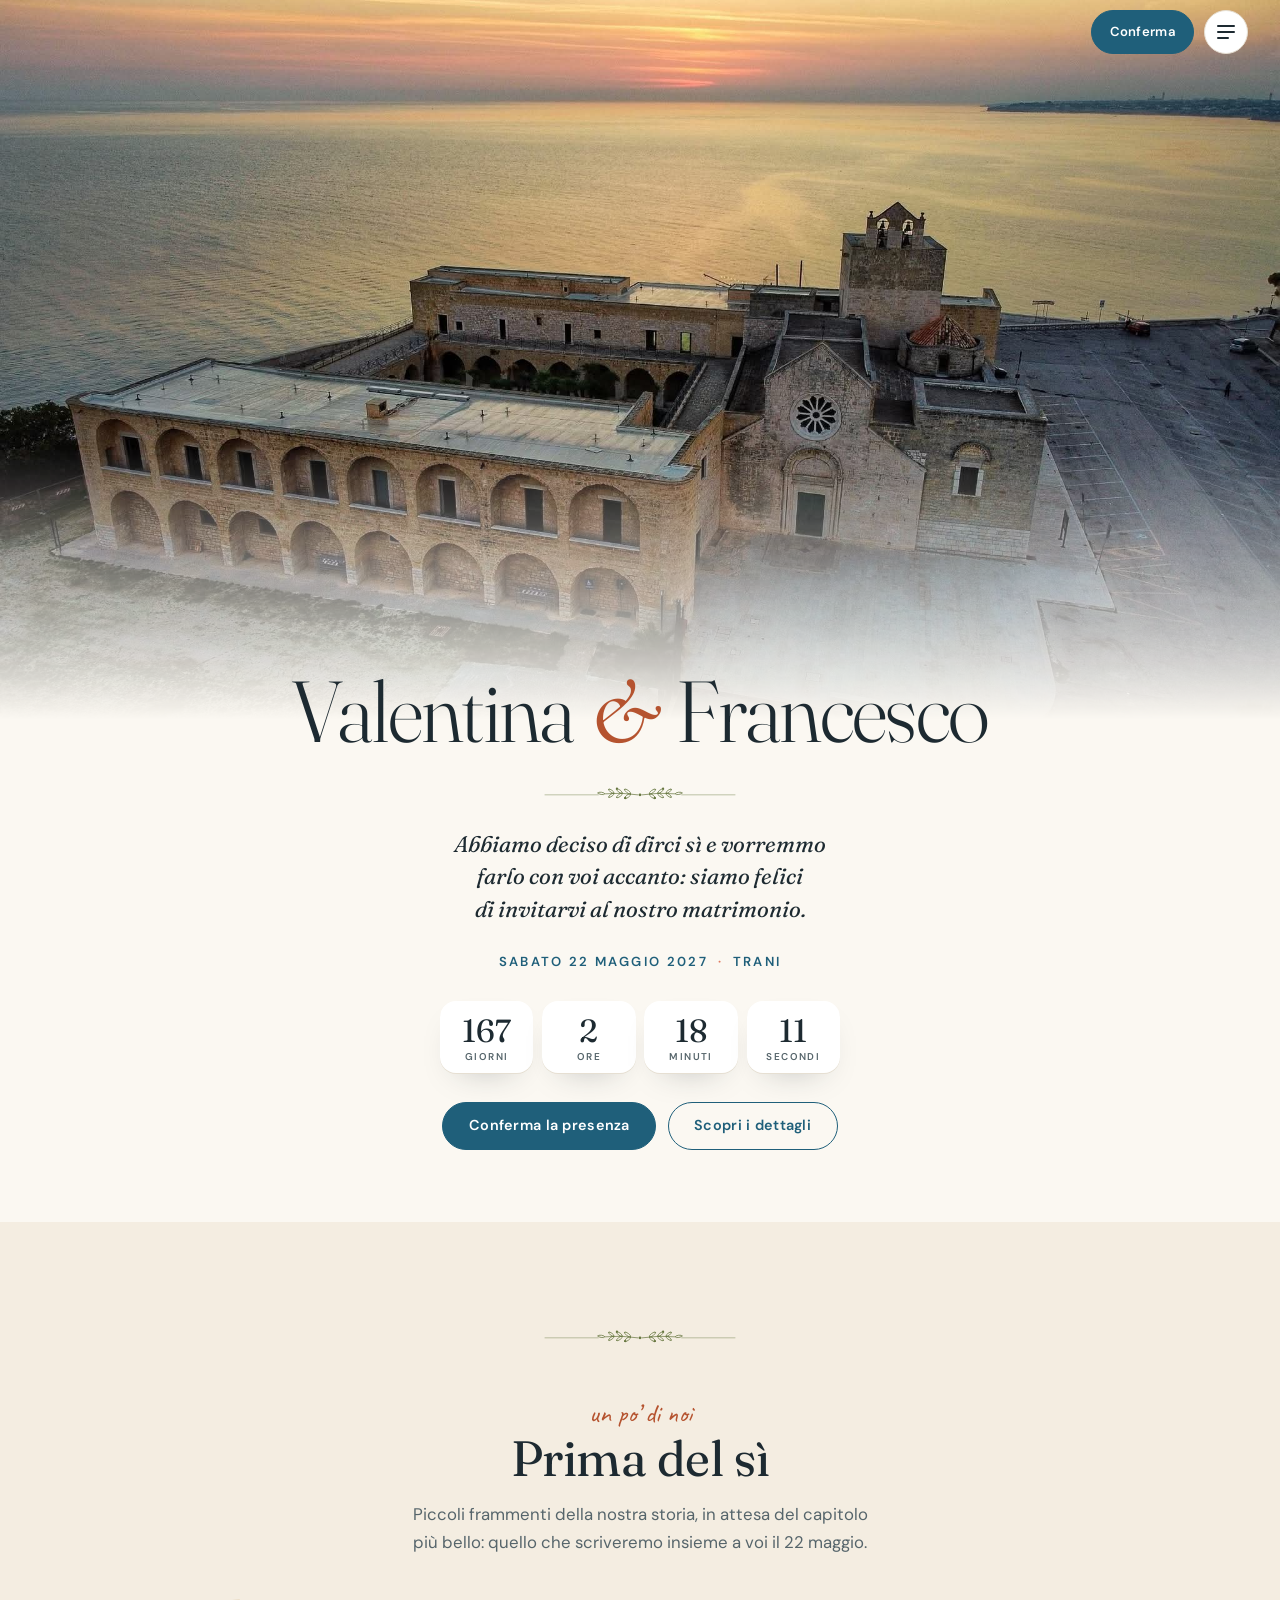
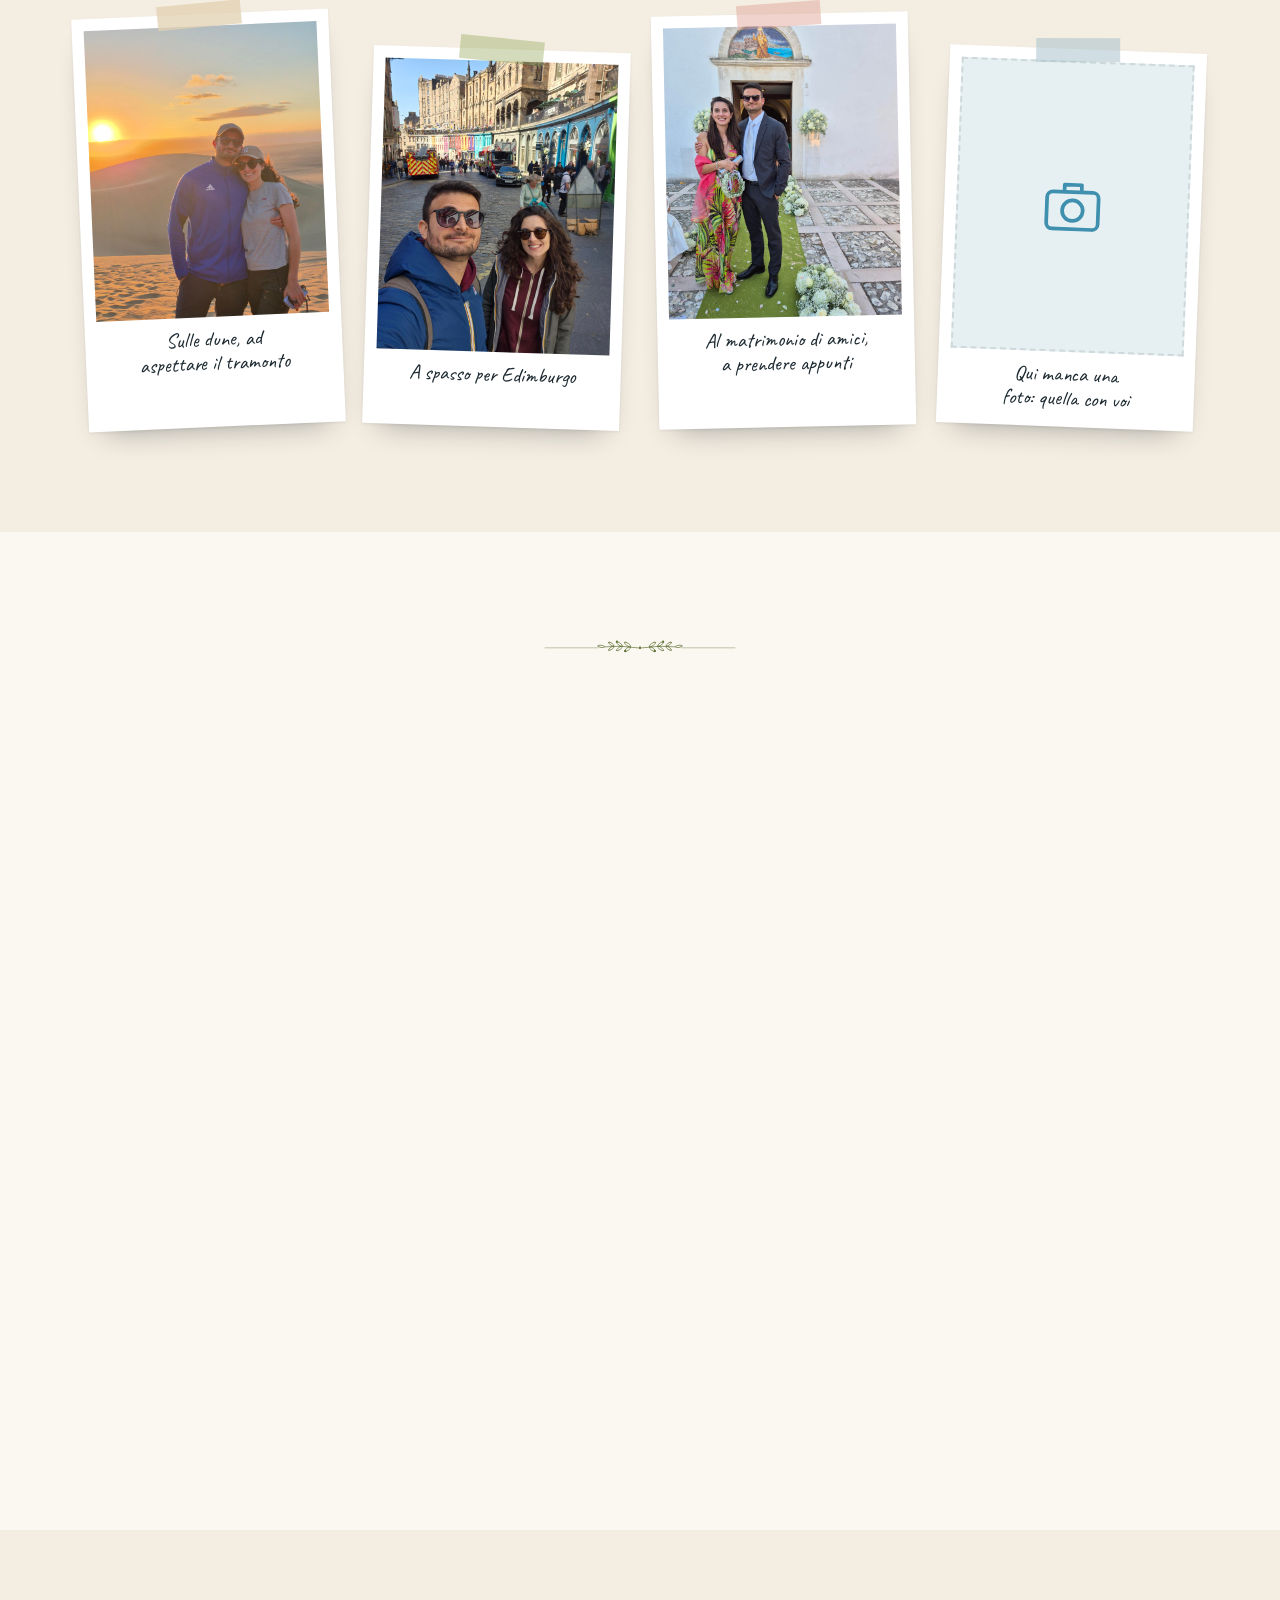
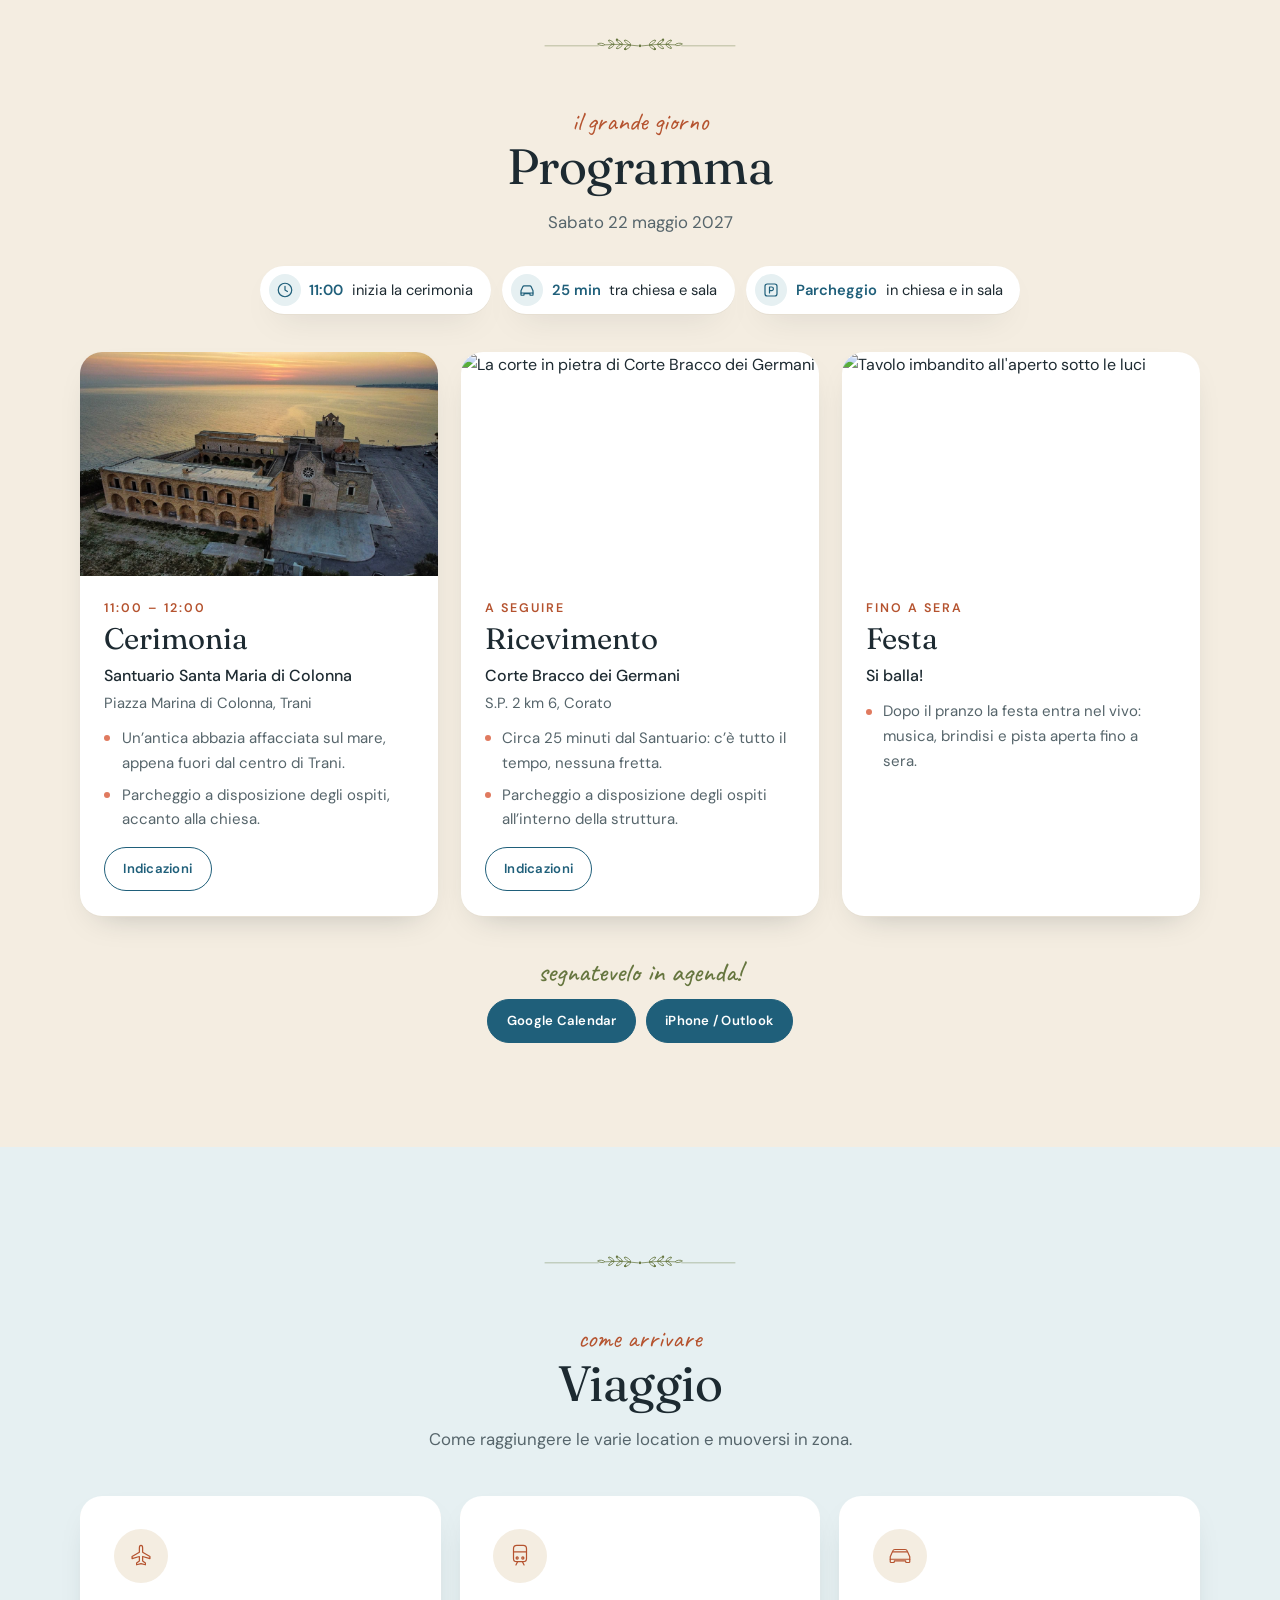
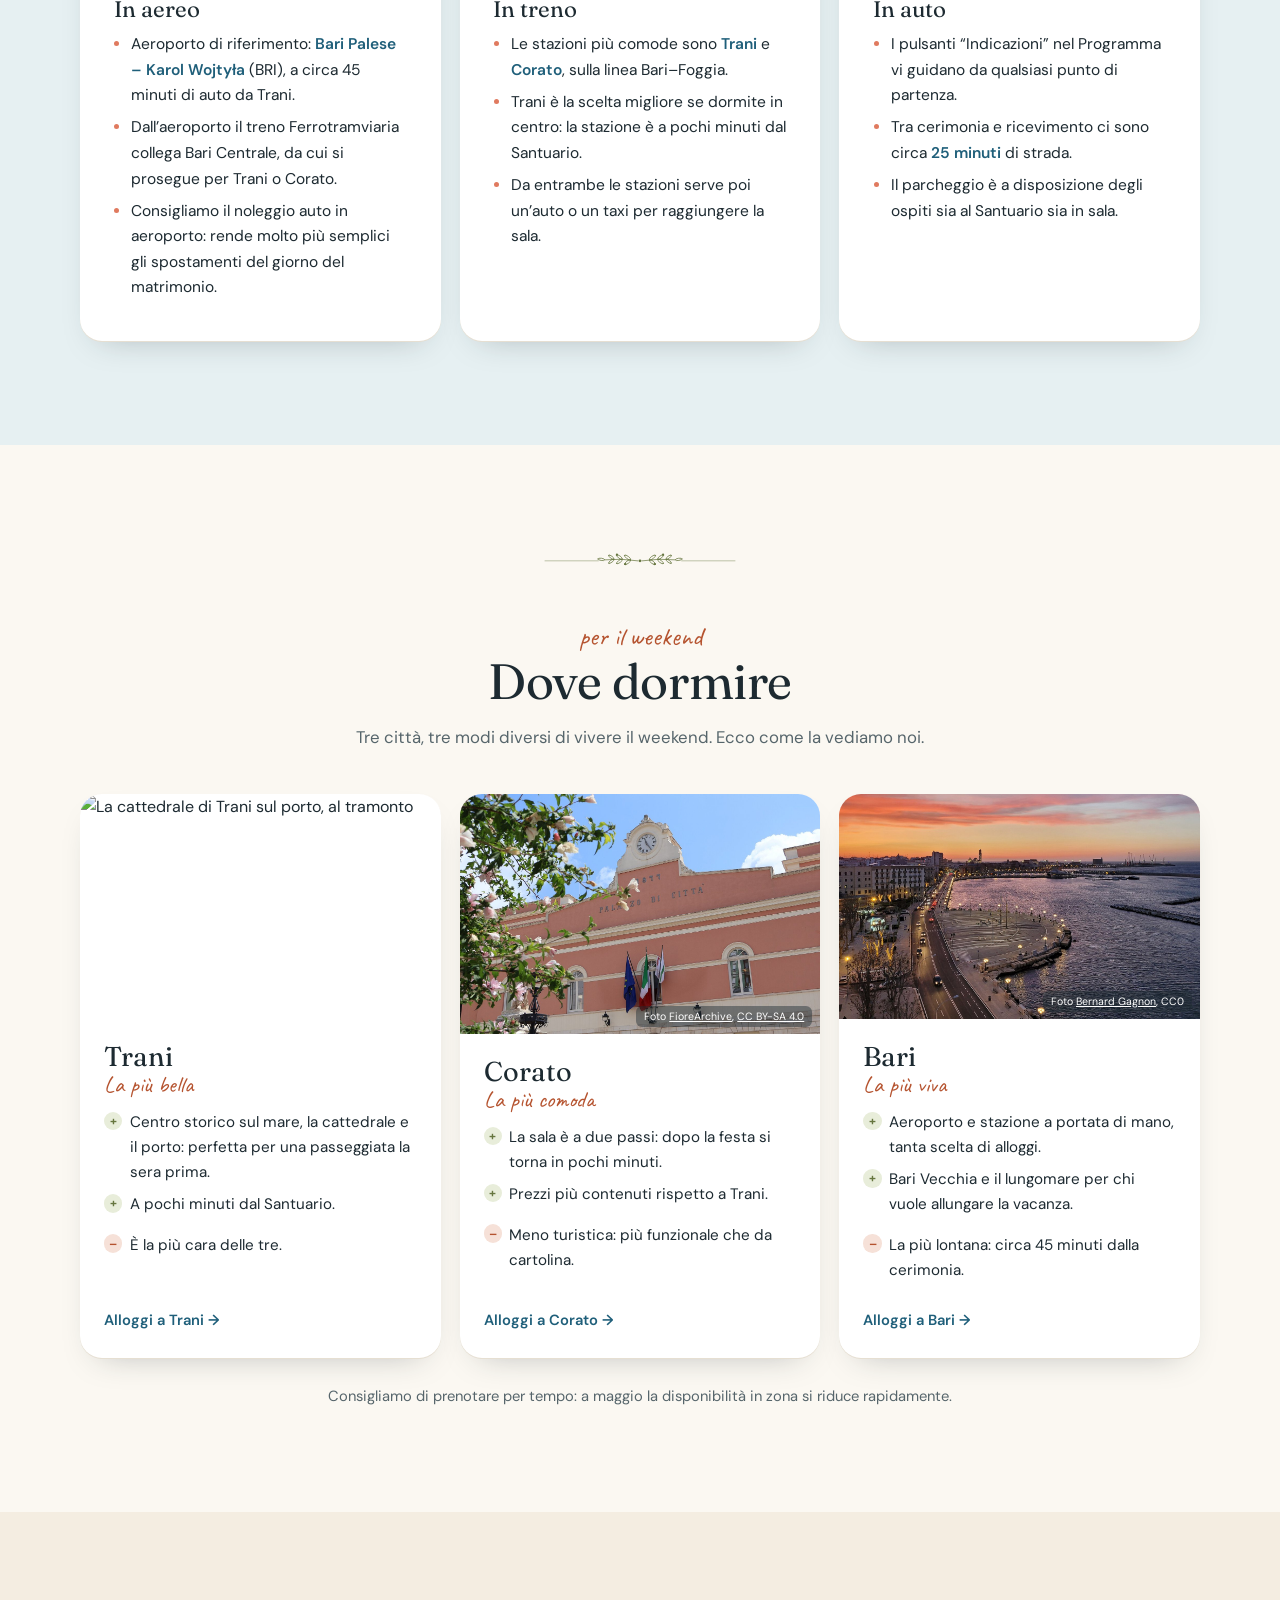
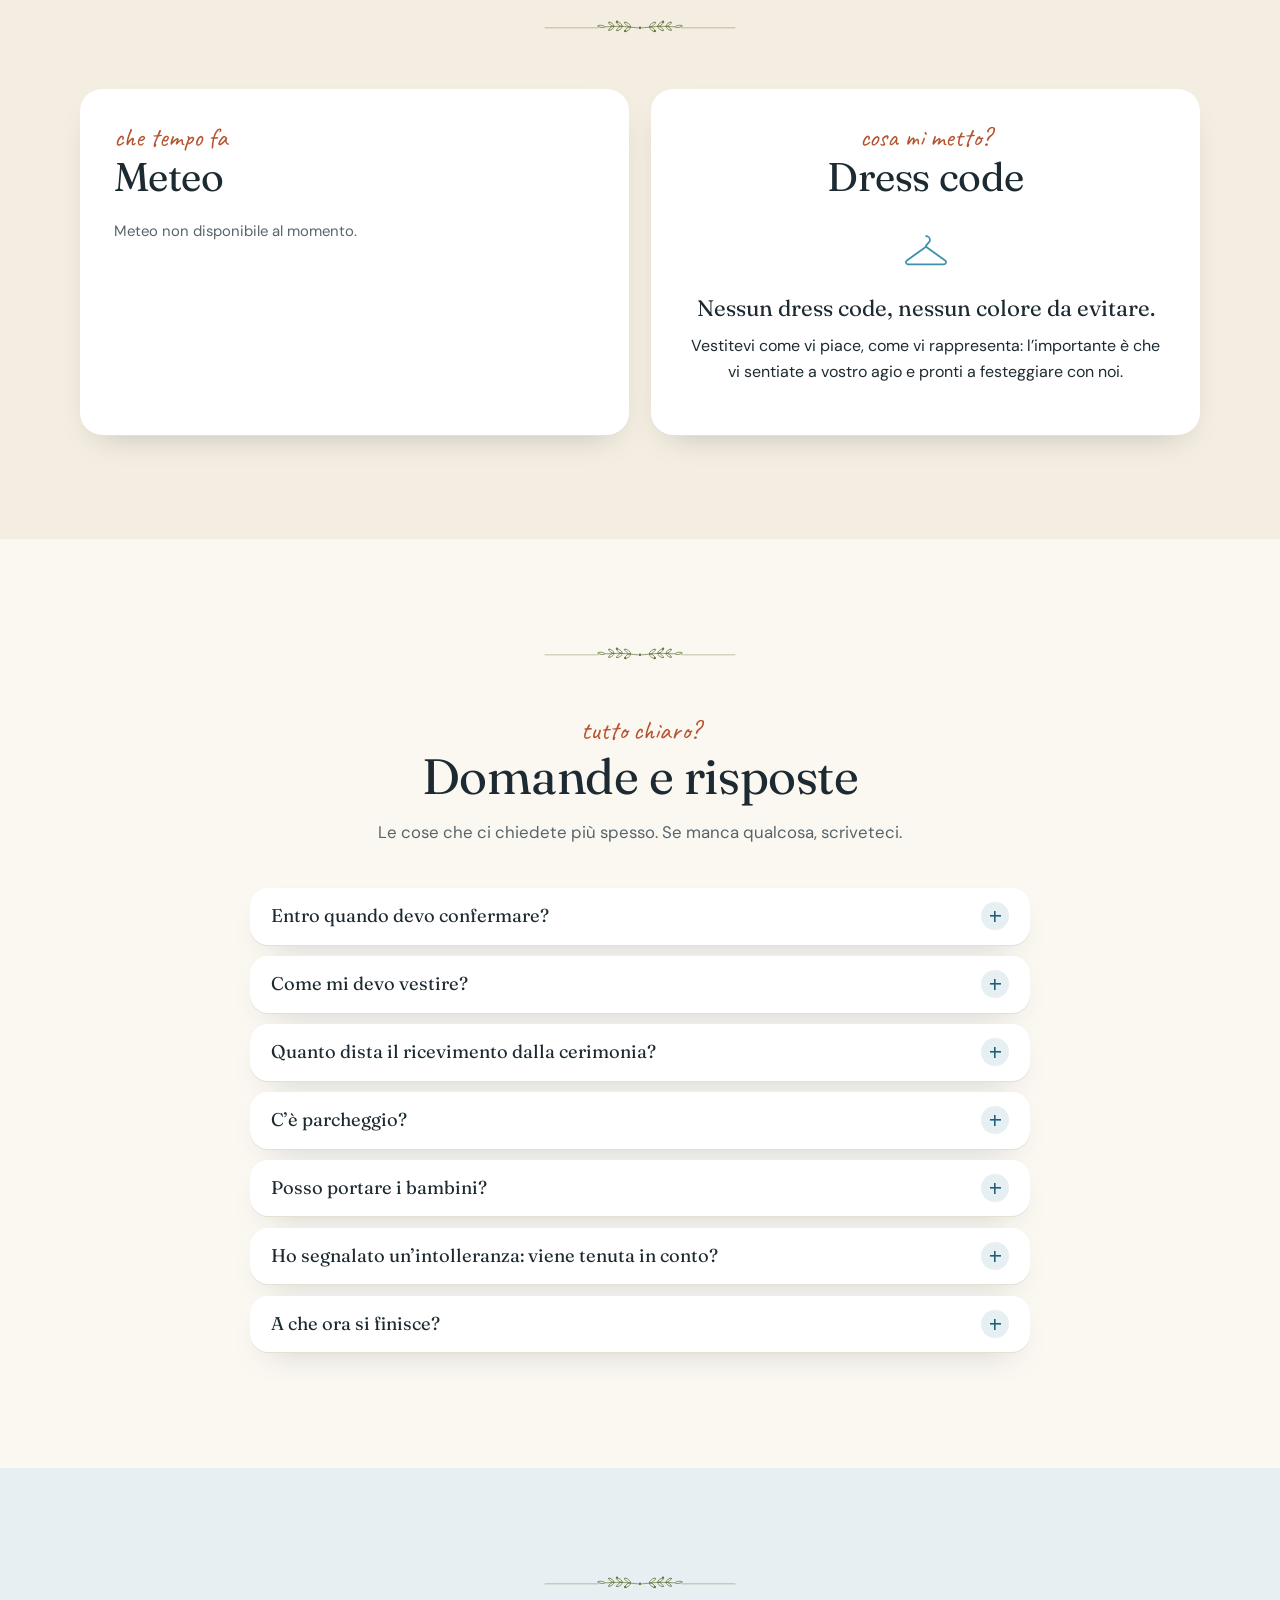
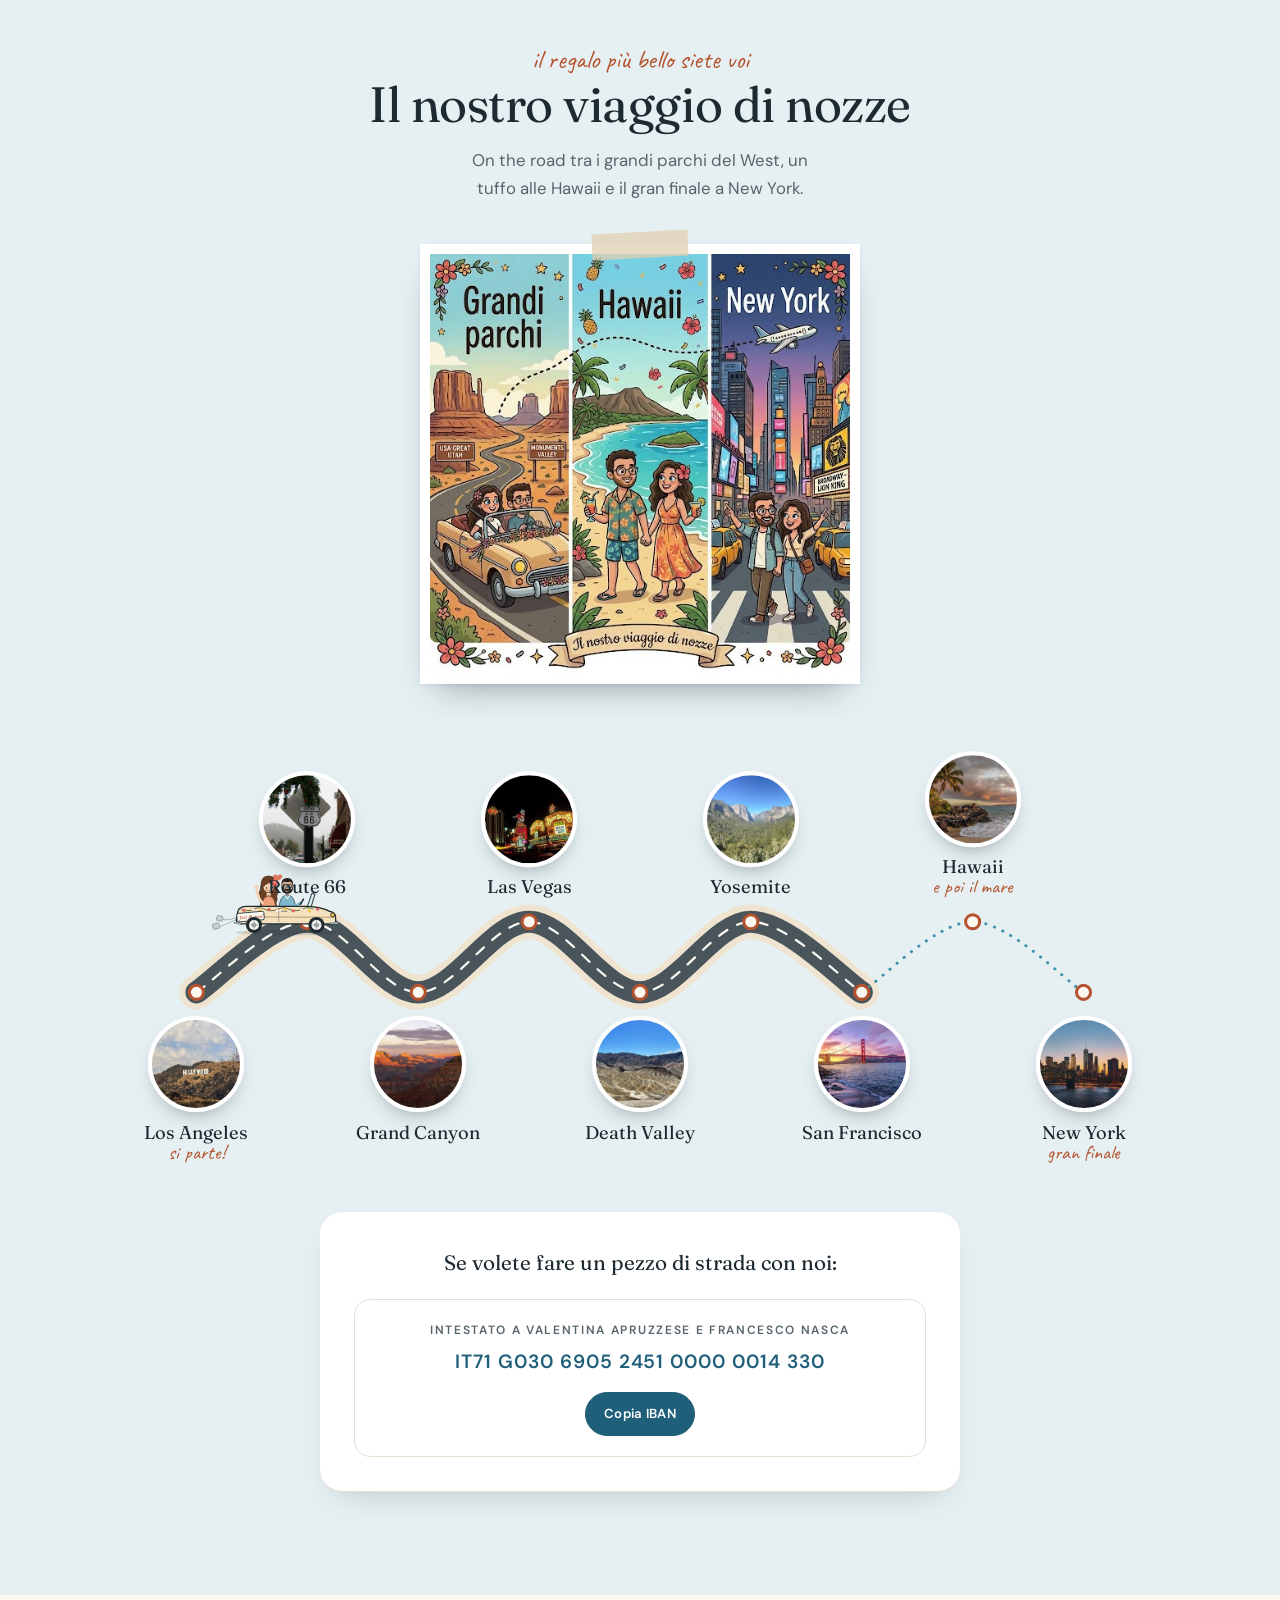
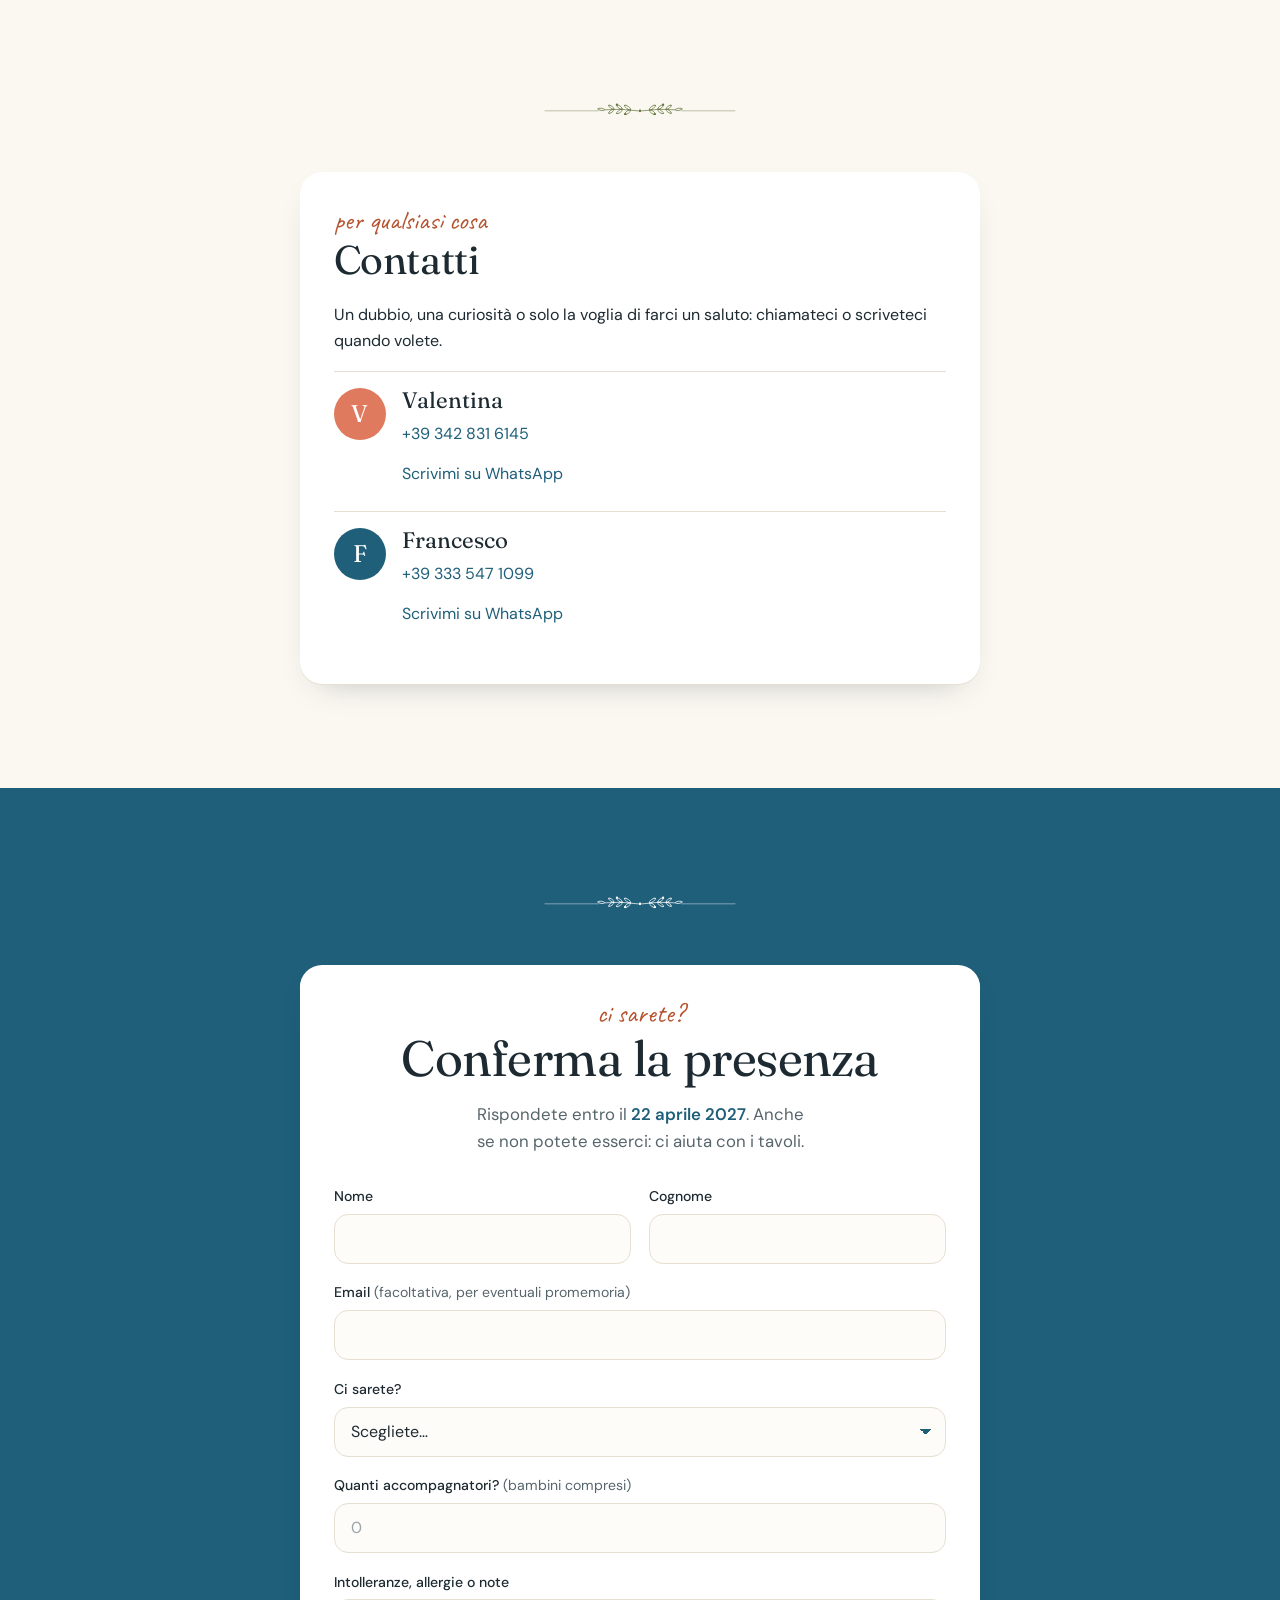
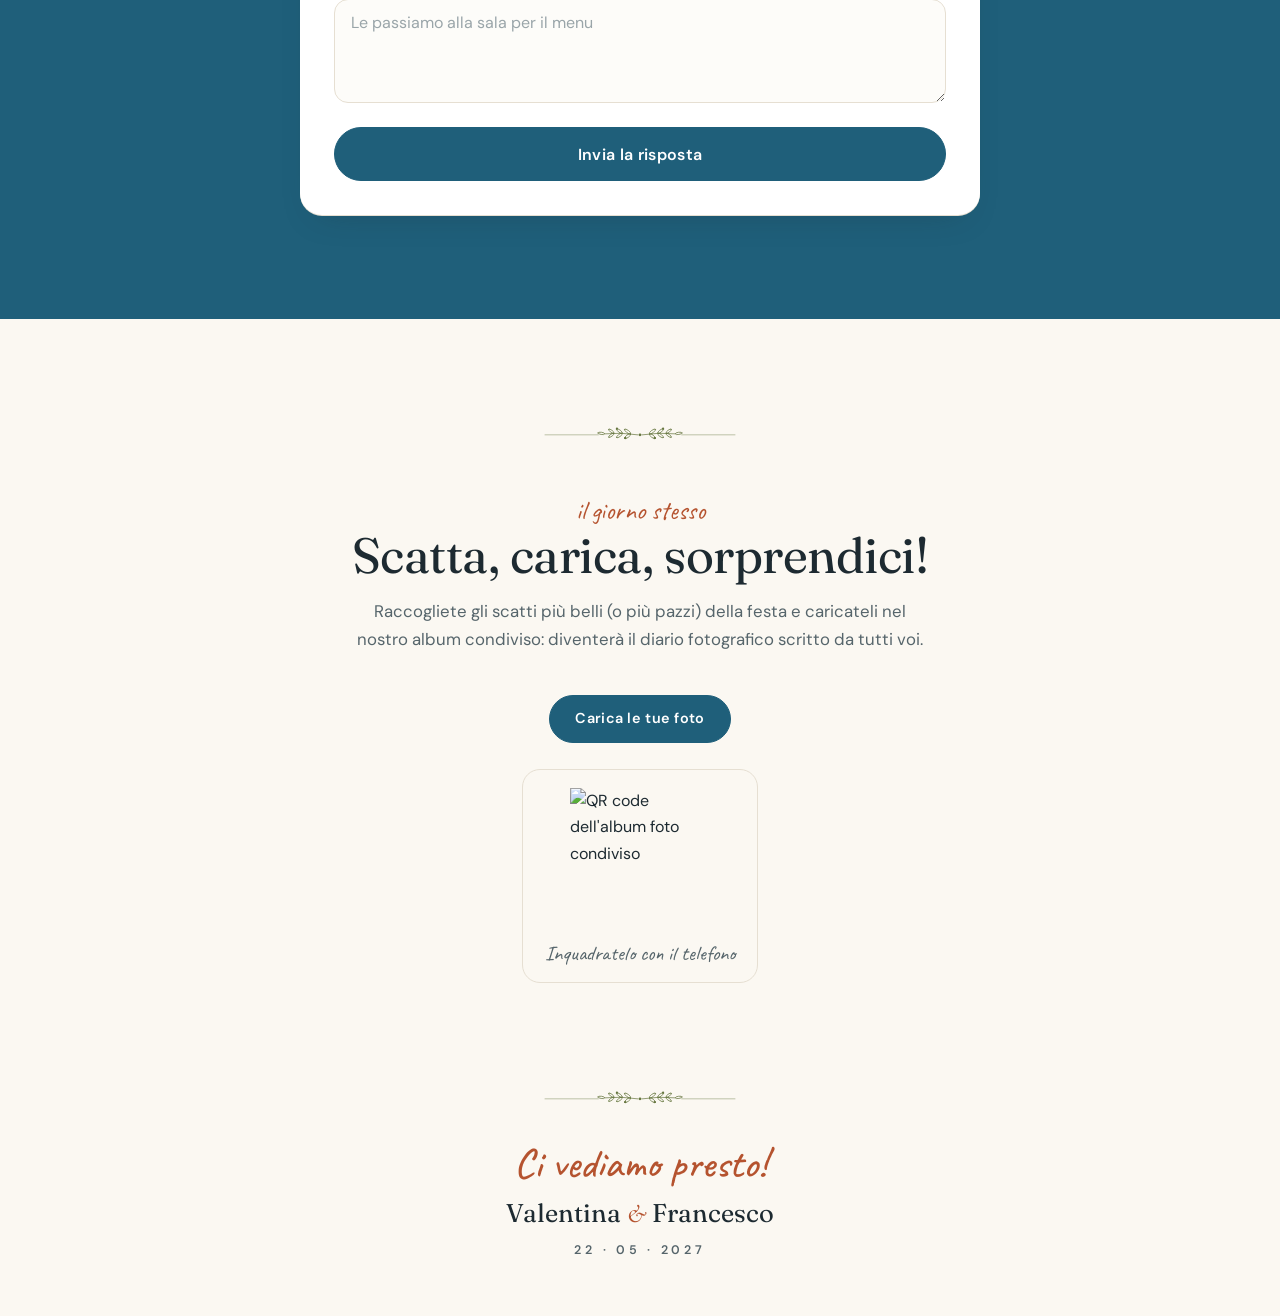
==== index.html @ ba630f51 "Honeymoon map on phones: compact sideways strip that follows the car" ====
<!DOCTYPE html>
<html lang="it" class="no-js">
<head>
<meta charset="UTF-8">
<meta name="viewport" content="width=device-width, initial-scale=1.0">
<title>Valentina &amp; Francesco — 22 maggio 2027</title>
<meta name="description" content="Vi invitiamo al nostro matrimonio, il 22 maggio 2027 in Puglia. Programma, viaggio, alloggio e conferma di partecipazione.">
<meta name="theme-color" content="#fbf8f2">

<meta property="og:type" content="website">
<meta property="og:locale" content="it_IT">
<meta property="og:site_name" content="Valentina &amp; Francesco">
<meta property="og:title" content="Valentina &amp; Francesco — 22 maggio 2027">
<meta property="og:description" content="Siete invitati al nostro matrimonio, il 22 maggio 2027 in Puglia. Qui trovate tutti i dettagli e la conferma di partecipazione.">
<meta property="og:url" content="https://francesco-valentina-wedding.github.io/">
<meta property="og:image" content="https://francesco-valentina-wedding.github.io/foto/og-image.jpg">
<meta property="og:image:width" content="1200">
<meta property="og:image:height" content="630">
<meta name="twitter:card" content="summary_large_image">

<script>document.documentElement.className = 'js';</script>
<link rel="preconnect" href="https://fonts.googleapis.com">
<link rel="preconnect" href="https://fonts.gstatic.com" crossorigin>
<link href="https://fonts.googleapis.com/css2?family=Caveat:wght@500;600&family=DM+Sans:opsz,wght@9..40,300..600&family=Fraunces:ital,opsz,wght@0,9..144,300..600;1,9..144,300..500&display=swap" rel="stylesheet">
<!-- Only the "&" glyph, from Cormorant Garamond italic: a calligraphic ampersand. -->
<link href="https://fonts.googleapis.com/css2?family=Cormorant+Garamond:ital,wght@1,500&text=%26&display=swap" rel="stylesheet">
<link rel="stylesheet" href="style.css?v=13">
</head>
<body>

<a class="skip" href="#benvenuto">Vai al contenuto</a>

<header class="topbar" id="topbar">
  <div class="topbar-actions">
    <a class="pill pill-solid topbar-rsvp" href="#rsvp">Conferma</a>
    <button id="menu-toggle" class="menu-btn" aria-expanded="false" aria-controls="menu" aria-label="Apri il menu">
      <span class="menu-lines" aria-hidden="true"></span>
    </button>
  </div>
</header>

<nav id="menu" class="menu" aria-label="Sezioni del sito">
  <button id="menu-close" class="menu-close" aria-label="Chiudi il menu">&times;</button>
  <p class="menu-hand">dove volete andare?</p>
  <ul>
    <li><a href="#benvenuto">L&rsquo;invito</a></li>
    <li><a href="#noi">Noi due</a></li>
    <li><a href="#scommesse">Scommesse</a></li>
    <li><a href="#programma">Programma</a></li>
    <li><a href="#viaggio">Viaggio</a></li>
    <li><a href="#alloggio">Dove dormire</a></li>
    <li><a href="#meteo">Meteo</a></li>
    <li><a href="#dress-code">Dress code</a></li>
    <li><a href="#faq">Domande</a></li>
    <li><a href="#regalo">Un pensiero</a></li>
    <li><a href="#contatti">Contatti</a></li>
    <li><a href="#rsvp">Conferma</a></li>
    <li><a href="#galleria">Galleria</a></li>
  </ul>
</nav>

<main>

  <!-- ============ INVITO ============ -->
  <section id="benvenuto" class="hero">
    <!-- The Santuario at sunset, full width, fading into the page below. -->
    <figure class="hero-photo">
      <img src="foto/1.monastero_santa_colonna.jpg" alt="Il Santuario Santa Maria di Colonna affacciato sul mare, al tramonto" fetchpriority="high">
    </figure>

    <div class="hero-text">
      <h1>Valentina <span class="amp">&amp;</span> Francesco</h1>
      <span class="ornament" aria-hidden="true"></span>
      <p class="hero-invite">Abbiamo deciso di dirci s&igrave; e vorremmo farlo con voi accanto: siamo felici di invitarvi al nostro matrimonio.</p>
      <p class="hero-date"><span>Sabato 22 maggio 2027</span><span class="dot" aria-hidden="true">·</span><span>Trani</span></p>

      <div id="countdown" class="countdown" aria-live="off"></div>

      <div class="hero-cta">
        <a class="pill pill-solid" href="#rsvp">Conferma la presenza</a>
        <a class="pill pill-ghost" href="#programma">Scopri i dettagli</a>
      </div>
    </div>
  </section>

  <!-- ============ NOI DUE ============ -->
  <section id="noi" class="sec sec-sand fade-in">
    <header class="sec-head">
      <p class="kicker">un po&rsquo; di noi</p>
      <h2>Prima del s&igrave;</h2>
      <p class="lead">Piccoli frammenti della nostra storia, in attesa del capitolo pi&ugrave; bello: quello che scriveremo insieme a voi il 22 maggio.</p>
    </header>

    <div class="polaroids" tabindex="0" aria-label="Le nostre foto: scorrete di lato">
      <figure class="polaroid p1">
        <img src="foto/noi-dune.jpg" alt="Valentina e Francesco abbracciati in cima a una duna, al tramonto" loading="lazy">
        <figcaption>Sulle dune, ad aspettare il tramonto</figcaption>
      </figure>
      <figure class="polaroid p2">
        <img src="foto/noi-edimburgo.jpg" alt="Selfie di Valentina e Francesco a Edimburgo, tra le case colorate di Victoria Street" loading="lazy">
        <figcaption>A spasso per Edimburgo</figcaption>
      </figure>
      <figure class="polaroid p3">
        <img src="foto/noi-matrimonio-amici.jpg" alt="Valentina e Francesco eleganti davanti a una chiesa addobbata di fiori bianchi" loading="lazy">
        <figcaption>Al matrimonio di amici, a prendere appunti</figcaption>
      </figure>
      <a class="polaroid p4 polaroid-empty" href="#galleria">
        <span class="polaroid-slot" aria-hidden="true">
          <svg viewBox="0 0 24 24"><rect x="3" y="7" width="18" height="13" rx="2"/><path d="M9 7V4.5h6V7"/><circle cx="12" cy="13.5" r="3.6"/></svg>
        </span>
        <span class="polaroid-cap">Qui manca una foto: quella con voi</span>
      </a>
    </div>
    <p class="swipe-hint hand" aria-hidden="true">scorrete &rarr;</p>
  </section>

  <!-- ============ SCOMMESSE ============ -->
  <section id="scommesse" class="sec fade-in">
    <header class="sec-head">
      <p class="kicker">scommesse aperte</p>
      <h2>Secondo voi, chi di noi due&hellip;</h2>
      <p class="lead">Dite la vostra: i verdetti ufficiali arriveranno il 22 maggio.</p>
    </header>

    <div class="poll card">
      <div class="poll-q" data-poll="commozione">
        <p>&hellip;si commuover&agrave; per primo all&rsquo;altare?</p>
        <div class="poll-opts"><button type="button" data-vote="Valentina">Valentina</button><button type="button" data-vote="Francesco">Francesco</button></div>
      </div>
      <div class="poll-q" data-poll="ritardo">
        <p>&hellip;arriver&agrave; in ritardo?</p>
        <div class="poll-opts"><button type="button" data-vote="Valentina">Valentina</button><button type="button" data-vote="Francesco">Francesco</button></div>
      </div>
      <div class="poll-q" data-poll="pista">
        <p>&hellip;trasciner&agrave; tutti in pista?</p>
        <div class="poll-opts"><button type="button" data-vote="Valentina">Valentina</button><button type="button" data-vote="Francesco">Francesco</button></div>
      </div>
      <div class="poll-q" data-poll="cucina">
        <p>&hellip;cucina meglio?</p>
        <div class="poll-opts"><button type="button" data-vote="Valentina">Valentina</button><button type="button" data-vote="Francesco">Francesco</button></div>
      </div>
      <div class="poll-q" data-poll="divano">
        <p>&hellip;si addormenta per primo sul divano?</p>
        <div class="poll-opts"><button type="button" data-vote="Valentina">Valentina</button><button type="button" data-vote="Francesco">Francesco</button></div>
      </div>
      <div class="poll-q" data-poll="ragione">
        <p>&hellip;ha sempre ragione? <span class="poll-aside">(lo sappiamo gi&agrave;, ma votate lo stesso)</span></p>
        <div class="poll-opts"><button type="button" data-vote="Valentina">Valentina</button><button type="button" data-vote="Francesco">Francesco</button></div>
      </div>
      <p class="poll-result hand" aria-live="polite"></p>
    </div>
  </section>

  <!-- ============ PROGRAMMA ============ -->
  <section id="programma" class="sec sec-sand fade-in">
    <header class="sec-head">
      <p class="kicker">il grande giorno</p>
      <h2>Programma</h2>
      <p class="lead">Sabato 22 maggio 2027</p>
    </header>

    <ul class="facts" aria-label="In breve">
      <li><span class="fact-ico" aria-hidden="true"><svg viewBox="0 0 24 24"><circle cx="12" cy="12" r="9"/><path d="M12 7v5l3.2 2"/></svg></span><strong>11:00</strong> inizia la cerimonia</li>
      <li><span class="fact-ico" aria-hidden="true"><svg viewBox="0 0 24 24"><path d="M4 16v-3l2.4-5.2A2 2 0 0 1 8.2 6.6h7.6a2 2 0 0 1 1.8 1.2L20 13v3"/><path d="M4 16h16v2.2a.8.8 0 0 1-.8.8h-2.4a.8.8 0 0 1-.8-.8V17H8v1.2a.8.8 0 0 1-.8.8H4.8a.8.8 0 0 1-.8-.8z"/></svg></span><strong>25 min</strong> tra chiesa e sala</li>
      <li><span class="fact-ico" aria-hidden="true"><svg viewBox="0 0 24 24"><rect x="4" y="4" width="16" height="16" rx="3"/><path d="M10 16V8h2.8a2.4 2.4 0 0 1 0 4.8H10"/></svg></span><strong>Parcheggio</strong> in chiesa e in sala</li>
    </ul>

    <ol class="events">
      <li class="event card">
        <div class="event-img"><img src="foto/1.monastero_santa_colonna.jpg" alt="Il Santuario Santa Maria di Colonna affacciato sul mare" loading="lazy" style="object-position: 62% 60%"></div>
        <div class="event-body">
          <p class="event-time">11:00 &ndash; 12:00</p>
          <h3>Cerimonia</h3>
          <p class="event-place">Santuario Santa Maria di Colonna<br><span>Piazza Marina di Colonna, Trani</span></p>
          <ul class="event-facts">
            <li>Un&rsquo;antica abbazia affacciata sul mare, appena fuori dal centro di Trani.</li>
            <li>Parcheggio a disposizione degli ospiti, accanto alla chiesa.</li>
          </ul>
          <div class="event-actions">
            <a class="pill pill-ghost pill-sm" href="https://www.google.com/maps/place/Santuario+Santa+Maria+di+Colonna/@41.2707914,16.441639,788m/data=!3m2!1e3!4b1!4m6!3m5!1s0x13380798b709d1d1:0x453e2282026815b8!8m2!3d41.2707914!4d16.441639!16s%2Fg%2F11kg1xhnph" target="_blank" rel="noopener">Indicazioni</a>
          </div>
        </div>
      </li>

      <li class="event card">
        <div class="event-img"><img src="foto/4.corte-bracco.jpg" alt="La corte in pietra di Corte Bracco dei Germani" loading="lazy" style="object-position: center 60%"></div>
        <div class="event-body">
          <p class="event-time">A seguire</p>
          <h3>Ricevimento</h3>
          <p class="event-place">Corte Bracco dei Germani<br><span>S.P. 2 km 6, Corato</span></p>
          <ul class="event-facts">
            <li>Circa 25 minuti dal Santuario: c&rsquo;&egrave; tutto il tempo, nessuna fretta.</li>
            <li>Parcheggio a disposizione degli ospiti all&rsquo;interno della struttura.</li>
          </ul>
          <div class="event-actions">
            <a class="pill pill-ghost pill-sm" href="https://www.google.com/maps/place/Corte+Bracco+dei+Germani/@41.1460621,16.4250856,790m/data=!3m2!1e3!4b1!4m6!3m5!1s0x13380eb84b1d6d09:0x7497c1064ea3d9a4!8m2!3d41.1460581!4d16.4276605!16s%2Fg%2F11bv1n93_r" target="_blank" rel="noopener">Indicazioni</a>
          </div>
        </div>
      </li>

      <li class="event card">
        <div class="event-img"><img src="foto/3.festa-luci.jpg" alt="Tavolo imbandito all'aperto sotto le luci" loading="lazy"></div>
        <div class="event-body">
          <p class="event-time">Fino a sera</p>
          <h3>Festa</h3>
          <p class="event-place">Si balla!</p>
          <ul class="event-facts">
            <li>Dopo il pranzo la festa entra nel vivo: musica, brindisi e pista aperta fino a sera.</li>
          </ul>
        </div>
      </li>
    </ol>

    <div class="save-date">
      <p class="hand">segnatevelo in agenda!</p>
      <div class="save-date-btns">
        <a class="pill pill-solid pill-sm" href="https://calendar.google.com/calendar/render?action=TEMPLATE&amp;text=Matrimonio%20Valentina%20%26%20Francesco&amp;dates=20270522T090000Z/20270522T190000Z&amp;location=Santuario%20Santa%20Maria%20di%20Colonna%2C%20Trani&amp;details=Cerimonia%20alle%2011%3A00%2C%20ricevimento%20a%20seguire%20presso%20Corte%20Bracco%20dei%20Germani." target="_blank" rel="noopener">Google Calendar</a>
        <a class="pill pill-solid pill-sm" href="matrimonio.ics" download>iPhone / Outlook</a>
      </div>
    </div>
  </section>

  <!-- ============ VIAGGIO ============ -->
  <section id="viaggio" class="sec sec-sky fade-in">
    <header class="sec-head">
      <p class="kicker">come arrivare</p>
      <h2>Viaggio</h2>
      <p class="lead">Come raggiungere le varie location e muoversi in zona.</p>
    </header>

    <div class="cards cards-3">
      <article class="card info">
        <span class="info-ico" aria-hidden="true"><svg viewBox="0 0 32 32"><path d="M16 3c1.2 0 2 1.4 2 3.2v5.1l9 5.3v2.6l-9-2.6v5.6l3.4 2.4v2.2L16 25.4l-5.4 1.4v-2.2L14 22.2v-5.6l-9 2.6v-2.6l9-5.3V6.2C14 4.4 14.8 3 16 3z"/></svg></span>
        <h3>In aereo</h3>
        <ul>
          <li>Aeroporto di riferimento: <strong>Bari Palese &ndash; Karol Wojty&#322;a</strong> (BRI), a circa 45 minuti di auto da Trani.</li>
          <li>Dall&rsquo;aeroporto il treno Ferrotramviaria collega Bari Centrale, da cui si prosegue per Trani o Corato.</li>
          <li>Consigliamo il noleggio auto in aeroporto: rende molto pi&ugrave; semplici gli spostamenti del giorno del matrimonio.</li>
        </ul>
      </article>
      <article class="card info">
        <span class="info-ico" aria-hidden="true"><svg viewBox="0 0 32 32"><rect x="8" y="3" width="16" height="20" rx="4"/><path d="M9 11h14"/><path d="M11 27l2-4M21 27l-2-4"/><circle cx="12.5" cy="18.5" r="1.3"/><circle cx="19.5" cy="18.5" r="1.3"/></svg></span>
        <h3>In treno</h3>
        <ul>
          <li>Le stazioni pi&ugrave; comode sono <strong>Trani</strong> e <strong>Corato</strong>, sulla linea Bari&ndash;Foggia.</li>
          <li>Trani &egrave; la scelta migliore se dormite in centro: la stazione &egrave; a pochi minuti dal Santuario.</li>
          <li>Da entrambe le stazioni serve poi un&rsquo;auto o un taxi per raggiungere la sala.</li>
        </ul>
      </article>
      <article class="card info">
        <span class="info-ico" aria-hidden="true"><svg viewBox="0 0 32 32"><path d="M4 20v-3l3-7a3 3 0 0 1 2.8-2h12.4A3 3 0 0 1 25 10l3 7v3"/><path d="M4 20h24v3a1 1 0 0 1-1 1h-3a1 1 0 0 1-1-1v-1H9v1a1 1 0 0 1-1 1H5a1 1 0 0 1-1-1z"/><path d="M7 11h18"/></svg></span>
        <h3>In auto</h3>
        <ul>
          <li>I pulsanti &ldquo;Indicazioni&rdquo; nel Programma vi guidano da qualsiasi punto di partenza.</li>
          <li>Tra cerimonia e ricevimento ci sono circa <strong>25 minuti</strong> di strada.</li>
          <li>Il parcheggio &egrave; a disposizione degli ospiti sia al Santuario sia in sala.</li>
        </ul>
      </article>
    </div>
  </section>

  <!-- ============ ALLOGGIO ============ -->
  <section id="alloggio" class="sec fade-in">
    <header class="sec-head">
      <p class="kicker">per il weekend</p>
      <h2>Dove dormire</h2>
      <p class="lead">Tre citt&agrave;, tre modi diversi di vivere il weekend. Ecco come la vediamo noi.</p>
    </header>

    <div class="cards cards-3">
      <article class="card city">
        <figure class="city-img"><img src="foto/2.trani-cattedrale.jpg" alt="La cattedrale di Trani sul porto, al tramonto" loading="lazy"></figure>
        <div class="city-body">
          <h3>Trani</h3>
          <p class="city-tag">La pi&ugrave; bella</p>
          <ul class="pros">
            <li>Centro storico sul mare, la cattedrale e il porto: perfetta per una passeggiata la sera prima.</li>
            <li>A pochi minuti dal Santuario.</li>
          </ul>
          <ul class="cons">
            <li>&Egrave; la pi&ugrave; cara delle tre.</li>
          </ul>
          <a class="info-link" href="https://www.booking.com/searchresults.html?ss=Trani" target="_blank" rel="noopener">Alloggi a Trani &rarr;</a>
        </div>
      </article>
      <article class="card city">
        <figure class="city-img">
          <img src="foto/citta-corato.jpg" alt="Il Palazzo di Città di Corato tra i fiori" loading="lazy">
          <figcaption class="credit">Foto <a href="https://commons.wikimedia.org/wiki/File:Corato_-_municipio_di_Corato_-_2026-09-13_22-50-56_001.JPG" target="_blank" rel="noopener">FioreArchive</a>, <a href="https://creativecommons.org/licenses/by-sa/4.0/deed.it" target="_blank" rel="noopener">CC BY-SA 4.0</a></figcaption>
        </figure>
        <div class="city-body">
          <h3>Corato</h3>
          <p class="city-tag">La pi&ugrave; comoda</p>
          <ul class="pros">
            <li>La sala &egrave; a due passi: dopo la festa si torna in pochi minuti.</li>
            <li>Prezzi pi&ugrave; contenuti rispetto a Trani.</li>
          </ul>
          <ul class="cons">
            <li>Meno turistica: pi&ugrave; funzionale che da cartolina.</li>
          </ul>
          <a class="info-link" href="https://www.booking.com/searchresults.html?ss=Corato" target="_blank" rel="noopener">Alloggi a Corato &rarr;</a>
        </div>
      </article>
      <article class="card city">
        <figure class="city-img">
          <img src="foto/citta-bari.jpg" alt="Il lungomare di Bari al tramonto" loading="lazy">
          <figcaption class="credit">Foto <a href="https://commons.wikimedia.org/wiki/File:Lungomare_(Bari)_03.jpg" target="_blank" rel="noopener">Bernard Gagnon</a>, CC0</figcaption>
        </figure>
        <div class="city-body">
          <h3>Bari</h3>
          <p class="city-tag">La pi&ugrave; viva</p>
          <ul class="pros">
            <li>Aeroporto e stazione a portata di mano, tanta scelta di alloggi.</li>
            <li>Bari Vecchia e il lungomare per chi vuole allungare la vacanza.</li>
          </ul>
          <ul class="cons">
            <li>La pi&ugrave; lontana: circa 45 minuti dalla cerimonia.</li>
          </ul>
          <a class="info-link" href="https://www.booking.com/searchresults.html?ss=Bari" target="_blank" rel="noopener">Alloggi a Bari &rarr;</a>
        </div>
      </article>
    </div>
    <p class="note">Consigliamo di prenotare per tempo: a maggio la disponibilit&agrave; in zona si riduce rapidamente.</p>
  </section>

  <!-- ============ METEO + DRESS CODE ============ -->
  <section id="meteo" class="sec sec-sand fade-in">
    <div class="split">
      <div class="card weather-card">
        <header class="sec-head sec-head-left">
          <p class="kicker">che tempo fa</p>
          <h2>Meteo</h2>
        </header>
        <div id="weather"><p class="weather-note">Caricamento meteo&hellip;</p></div>
      </div>

      <div class="card dress-card" id="dress-code">
        <header class="sec-head sec-head-left">
          <p class="kicker">cosa mi metto?</p>
          <h2>Dress code</h2>
        </header>
        <span class="dress-ico" aria-hidden="true"><svg viewBox="0 0 48 48"><path d="M24 9.5a3.4 3.4 0 0 1 3.4 3.4c0 2.6-3.4 2.9-3.4 5.7"/><path d="M24 18.6 7.6 30.4a1.8 1.8 0 0 0 1 3.3h30.8a1.8 1.8 0 0 0 1-3.3z"/></svg></span>
        <p class="dress-lead">Nessun dress code, nessun colore da evitare.</p>
        <p>Vestitevi come vi piace, come vi rappresenta: l&rsquo;importante &egrave; che vi sentiate a vostro agio e pronti a festeggiare con noi.</p>
      </div>
    </div>
  </section>

  <!-- ============ FAQ ============ -->
  <section id="faq" class="sec fade-in">
    <header class="sec-head">
      <p class="kicker">tutto chiaro?</p>
      <h2>Domande e risposte</h2>
      <p class="lead">Le cose che ci chiedete pi&ugrave; spesso. Se manca qualcosa, scriveteci.</p>
    </header>

    <div class="qa">
      <details>
        <summary>Entro quando devo confermare?</summary>
        <p>Entro il <strong>22 aprile 2027</strong>, un mese prima del matrimonio. Trovate il modulo qui sotto, nella sezione &ldquo;Conferma&rdquo;. Se non potete venire, compilatelo comunque scegliendo &ldquo;No&rdquo;: ci aiuta molto con l&rsquo;organizzazione dei tavoli.</p>
      </details>
      <details>
        <summary>Come mi devo vestire?</summary>
        <p>Come preferite: non c&rsquo;&egrave; un dress code e non ci sono colori da evitare. L&rsquo;importante &egrave; che vi sentiate a vostro agio.</p>
      </details>
      <details>
        <summary>Quanto dista il ricevimento dalla cerimonia?</summary>
        <p>Il Santuario &egrave; sulla costa vicino a Trani, la sala &egrave; a Corato: <strong>circa 25 minuti</strong> di strada. Dopo la cerimonia c&rsquo;&egrave; tutto il tempo per spostarsi.</p>
      </details>
      <details>
        <summary>C&rsquo;&egrave; parcheggio?</summary>
        <p>S&igrave;, sia al Santuario sia a Corte Bracco dei Germani c&rsquo;&egrave; parcheggio a disposizione degli ospiti.</p>
      </details>
      <details>
        <summary>Posso portare i bambini?</summary>
        <p>Certo, i bambini sono i benvenuti! Indicateli tra gli accompagnatori nel modulo di conferma.</p>
      </details>
      <details>
        <summary>Ho segnalato un&rsquo;intolleranza: viene tenuta in conto?</summary>
        <p>S&igrave;. Tutto quello che scrivete nel campo note del modulo viene passato alla sala per la preparazione del menu. Se ve ne accorgete dopo aver gi&agrave; inviato la conferma, scriveteci direttamente.</p>
      </details>
      <details>
        <summary>A che ora si finisce?</summary>
        <p>Non c&rsquo;&egrave; un orario: dopo il pranzo si balla e si festeggia fino a sera. Restate quanto volete!</p>
      </details>
    </div>
  </section>

  <!-- ============ VIAGGIO DI NOZZE ============ -->
  <section id="regalo" class="sec sec-sky fade-in">
    <header class="sec-head">
      <p class="kicker">il regalo pi&ugrave; bello siete voi</p>
      <h2>Il nostro viaggio di nozze</h2>
      <p class="lead">On the road tra i grandi parchi del West, un tuffo alle Hawaii e il gran finale a New York.</p>
    </header>

    <figure class="trip-postcard">
      <img src="foto/viaggio-illustrazione.jpg" alt="Noi due in tre scene: in decappottabile tra i grandi parchi, in spiaggia alle Hawaii e a Times Square a New York" loading="lazy" width="512" height="512">
    </figure>

    <!-- The route, stop by stop: the car drives from Los Angeles to San Francisco
         when the map scrolls into view (main.js), then the plane flies on to
         Hawaii and New York. Pins and stops share the coordinates in style.css.
         On phones the strip scrolls sideways and follows the car. -->
    <div class="trip-strip">
    <div class="trip">
      <ol class="trip-stops">
        <li class="stop" style="--i: 0">
          <img src="foto/viaggio-la.jpg" alt="La scritta Hollywood sulle colline di Los Angeles" loading="lazy" width="220" height="220">
          <span class="stop-name">Los Angeles</span><span class="stop-note">si parte!</span>
        </li>
        <li class="stop" style="--i: 1">
          <img src="foto/viaggio-route66.jpg" alt="Il cartello della Route 66 a Williams, in Arizona" loading="lazy" width="220" height="220">
          <span class="stop-name">Route 66</span>
        </li>
        <li class="stop" style="--i: 2">
          <img src="foto/viaggio-grand-canyon.jpg" alt="Il Grand Canyon al tramonto" loading="lazy" width="220" height="220">
          <span class="stop-name">Grand Canyon</span>
        </li>
        <li class="stop" style="--i: 3">
          <img src="foto/viaggio-las-vegas.jpg" alt="Le insegne al neon di Las Vegas" loading="lazy" width="220" height="220">
          <span class="stop-name">Las Vegas</span>
        </li>
        <li class="stop" style="--i: 4">
          <img src="foto/viaggio-death-valley.jpg" alt="Le colline di Zabriskie Point nella Death Valley" loading="lazy" width="220" height="220">
          <span class="stop-name">Death Valley</span>
        </li>
        <li class="stop" style="--i: 5">
          <img src="foto/viaggio-yosemite.jpg" alt="La valle di Yosemite da Tunnel View" loading="lazy" width="220" height="220">
          <span class="stop-name">Yosemite</span>
        </li>
        <li class="stop" style="--i: 6">
          <img src="foto/viaggio-san-francisco.jpg" alt="Il Golden Gate al tramonto" loading="lazy" width="220" height="220">
          <span class="stop-name">San Francisco</span>
        </li>
        <li class="stop" style="--i: 7">
          <img src="foto/viaggio-hawaii.jpg" alt="Una spiaggia di Maui al tramonto" loading="lazy" width="220" height="220">
          <span class="stop-name">Hawaii</span><span class="stop-note">e poi il mare</span>
        </li>
        <li class="stop" style="--i: 8">
          <img src="foto/viaggio-new-york.jpg" alt="Lo skyline di Manhattan al tramonto" loading="lazy" width="220" height="220">
          <span class="stop-name">New York</span><span class="stop-note">gran finale</span>
        </li>
      </ol>
      <svg class="trip-map trip-map-wide" viewBox="0 0 1000 470" aria-hidden="true">
          <path class="road-edge" d="M60 290 C78.3 278.3 133.3 220.0 170 220 C206.7 220.0 243.3 290.0 280 290 C316.7 290.0 353.3 220.0 390 220 C426.7 220.0 463.3 290.0 500 290 C536.7 290.0 573.3 220.0 610 220 C646.7 220.0 701.7 278.3 720 290"/>
          <path class="road" d="M60 290 C78.3 278.3 133.3 220.0 170 220 C206.7 220.0 243.3 290.0 280 290 C316.7 290.0 353.3 220.0 390 220 C426.7 220.0 463.3 290.0 500 290 C536.7 290.0 573.3 220.0 610 220 C646.7 220.0 701.7 278.3 720 290"/>
          <path class="road-line" d="M60 290 C78.3 278.3 133.3 220.0 170 220 C206.7 220.0 243.3 290.0 280 290 C316.7 290.0 353.3 220.0 390 220 C426.7 220.0 463.3 290.0 500 290 C536.7 290.0 573.3 220.0 610 220 C646.7 220.0 701.7 278.3 720 290"/>
          <path class="flight" d="M720 290 C738.3 278.3 793.3 220.0 830 220 C866.7 220.0 921.7 278.3 940 290"/>
          <circle class="pin" cx="60" cy="290" r="7"/><circle class="pin" cx="170" cy="220" r="7"/><circle class="pin" cx="280" cy="290" r="7"/><circle class="pin" cx="390" cy="220" r="7"/><circle class="pin" cx="500" cy="290" r="7"/><circle class="pin" cx="610" cy="220" r="7"/><circle class="pin" cx="720" cy="290" r="7"/><circle class="pin" cx="830" cy="220" r="7"/><circle class="pin" cx="940" cy="290" r="7"/>
          <g class="plane" opacity="0">
            <path transform="rotate(90) scale(1.5) translate(-12 -12)" d="M21 15.5v-2l-8-5V3.5a1.5 1.5 0 0 0-3 0v5l-8 5v2l8-2.5v5.5l-2 1.5V22l3.5-1 3.5 1v-1.5l-2-1.5V13z"/>
            <set attributeName="opacity" to="1" begin="6.5s" fill="freeze"/>
            <animateMotion dur="3.2s" begin="6.5s" fill="freeze" rotate="auto" calcMode="spline" keyTimes="0;1" keySplines=".45 0 .4 1" path="M720 290 C738.3 278.3 793.3 220.0 830 220 C866.7 220.0 921.7 278.3 940 290"/>
          </g>
          <g class="car">
            <svg class="car-svg" x="-70" y="-63" width="140" height="70" viewBox="0 0 280 140" overflow="visible"><g stroke="#8b9499" stroke-width="1.2" fill="none"><path d="M58 104 C 44 110, 34 116, 22 118"/><path d="M58 100 C 46 104, 40 106, 30 104"/></g>
<g fill="#c9d0d4" stroke="#7d878c" stroke-width="1.2"><rect x="10" y="112" width="13" height="11" rx="2" transform="rotate(-14 16 117)"/><rect x="18" y="97" width="12" height="10" rx="2" transform="rotate(10 24 102)"/></g>
<ellipse cx="156" cy="130" rx="100" ry="6" fill="#1d2a31" opacity="0.14"/>
<g class="vale">
<path d="M106 36 q0 -18 15 -18 q15 0 15 18 q0 9 3 16 q-4 6 -1 12 q-4 7 -1 16 h-33 q3 -9 -1 -16 q3 -6 -1 -12 q3 -7 4 -16z" fill="#6b3f26" stroke="#3b2416" stroke-width="1.4" stroke-linejoin="round"/>
<rect x="117" y="48" width="8" height="12" rx="3" fill="#f5d1b3"/>
<path d="M106 86 q1 -28 15 -29 q14 1 15 29 z" fill="#f0a07c" stroke="#3b2416" stroke-width="1.2"/>
<circle cx="121" cy="40" r="11" fill="#f5d1b3" stroke="#3b2416" stroke-width="1.2"/>
<path d="M110 40 q1 -14 12 -13.5 q10 .5 10 11 q-5 -7 -12 -5 q-5 2 -10 7.5z" fill="#6b3f26"/>
<circle cx="117" cy="41.5" r="1.4" fill="#1d2a31"/><circle cx="125" cy="41.5" r="1.4" fill="#1d2a31"/>
<circle cx="114.5" cy="45.5" r="2" fill="#f19b8e" opacity="0.6"/><circle cx="127.5" cy="45.5" r="2" fill="#f19b8e" opacity="0.6"/>
<path d="M117.5 46 q3.5 3.5 7 0" stroke="#b5532f" stroke-width="1.4" fill="none" stroke-linecap="round"/>
<g transform="translate(133 30)"><circle cx="0" cy="-3.5" r="3.2" fill="#e8606a"/><circle cx="3.4" cy="-1" r="3.2" fill="#e8606a"/><circle cx="2" cy="3" r="3.2" fill="#e8606a"/><circle cx="-2" cy="3" r="3.2" fill="#e8606a"/><circle cx="-3.4" cy="-1" r="3.2" fill="#e8606a"/><circle r="1.8" fill="#f2c14e"/></g>
<path class="wave" d="M109 72 q-10 -12 -12 -30" stroke="#f5d1b3" stroke-width="5" fill="none" stroke-linecap="round"/>
<circle class="wave" cx="97" cy="40" r="4" fill="#f5d1b3"/>
</g>
<g class="fra">
<rect x="153.5" y="48" width="9" height="11" rx="3" fill="#eebf9b"/>
<path d="M141 86 q1 -30 17 -31 q16 1 17 31 z" fill="#7fb8cc" stroke="#1d2a31" stroke-width="1.2"/>
<path d="M153 56 l5 7 l5 -7" fill="none" stroke="#fbf8f2" stroke-width="2"/>
<circle cx="158" cy="38" r="11.5" fill="#eebf9b" stroke="#2a211c" stroke-width="1.2"/>
<path d="M146.5 36 q-1 -14 11.5 -14 q12.5 0 11.5 14 q-2 -6 -5 -7 q-6 3 -13 0 q-4 1 -5 7z" fill="#2a211c"/>
<path d="M146.8 39 q-.5 14 11.2 14 q11.7 0 11.2 -14 q-2 5 -4 6 q-7 -3.5 -14.4 0 q-2 -1 -4 -6z" fill="#2a211c"/>
<path d="M154.5 47.5 q3.5 2.5 7 0" stroke="#f4d6c0" stroke-width="1.4" fill="none" stroke-linecap="round"/>
<circle cx="153.6" cy="38" r="4.2" fill="#fff" fill-opacity="0.35" stroke="#1d2a31" stroke-width="1.6"/>
<circle cx="162.6" cy="38" r="4.2" fill="#fff" fill-opacity="0.35" stroke="#1d2a31" stroke-width="1.6"/>
<path d="M157.8 37.6 h1" stroke="#1d2a31" stroke-width="1.6"/>
<circle cx="153.8" cy="38.4" r="1.3" fill="#1d2a31"/><circle cx="162.8" cy="38.4" r="1.3" fill="#1d2a31"/>
<path d="M168 80 q10 -4 16 -8" stroke="#7fb8cc" stroke-width="6" fill="none" stroke-linecap="round"/>
</g>
<path d="M184 74 l6 -10" stroke="#1d2a31" stroke-width="3" stroke-linecap="round"/>
<path d="M198 78 L 207 52 L 213 54 L 205 80 z" fill="#d9edf2" opacity="0.9" stroke="#1d2a31" stroke-width="2" stroke-linejoin="round"/>
<path d="M60 88 Q 62 78 78 78 L 196 78 Q 226 79 242 88 Q 254 90 254 100 L 254 106 Q 254 113 247 113 L 66 113 Q 57 113 57 105 z" fill="#f3e2bd" stroke="#1d2a31" stroke-width="2.4" stroke-linejoin="round"/>
<path d="M64 99 L 252 100" stroke="#c8a978" stroke-width="2.4" stroke-linecap="round"/>
<path d="M141 82 L 141 109" stroke="#1d2a31" stroke-width="1.4" opacity="0.5"/>
<path d="M147 88 h10" stroke="#8b9499" stroke-width="2.4" stroke-linecap="round"/>
<path d="M66 84 q12 6 24 0 t24 0 t24 0 t24 0 t24 0 t24 0" fill="none" stroke="#66763f" stroke-width="2"/>
<g><circle cx="72" cy="86" r="3.4" fill="#e8606a"/><circle cx="90" cy="84" r="3" fill="#fbf8f2" stroke="#e8a0a0"/><circle cx="104" cy="87" r="3.4" fill="#f2c14e"/><circle cx="122" cy="84" r="3" fill="#e8606a"/><circle cx="138" cy="87" r="3.4" fill="#fbf8f2" stroke="#e8a0a0"/><circle cx="154" cy="84" r="3" fill="#f2c14e"/><circle cx="170" cy="87" r="3.4" fill="#e8606a"/><circle cx="186" cy="84" r="3" fill="#fbf8f2" stroke="#e8a0a0"/><circle cx="202" cy="87" r="3.4" fill="#f2c14e"/><circle cx="218" cy="84" r="3" fill="#e8606a"/></g>
<circle cx="248" cy="95" r="4" fill="#f2c14e" stroke="#1d2a31" stroke-width="1.6"/>
<path d="M244 111 h13" stroke="#9aa5a9" stroke-width="4" stroke-linecap="round"/>
<path d="M53 111 h11" stroke="#9aa5a9" stroke-width="4" stroke-linecap="round"/>
<g transform="rotate(-5 84 98)"><rect x="58" y="90" width="54" height="17" rx="3" fill="#fbf8f2" stroke="#1d2a31" stroke-width="1.6"/><text x="85" y="102.5" text-anchor="middle" font-family="Caveat, 'Segoe Print', cursive" font-size="11" font-weight="600" fill="#b5532f" textLength="46" lengthAdjust="spacingAndGlyphs">Just Married</text></g>
<g class="wheel" style="transform-origin: 92px 115px"><circle cx="92" cy="115" r="16" fill="#1d2a31"/><circle cx="92" cy="115" r="10" fill="#fbf8f2"/><circle cx="92" cy="115" r="5" fill="#9aa5a9"/><path d="M92 106 v18 M83 115 h18" stroke="#9aa5a9" stroke-width="1.6"/></g>
<g class="wheel" style="transform-origin: 216px 115px"><circle cx="216" cy="115" r="16" fill="#1d2a31"/><circle cx="216" cy="115" r="10" fill="#fbf8f2"/><circle cx="216" cy="115" r="5" fill="#9aa5a9"/><path d="M216 106 v18 M207 115 h18" stroke="#9aa5a9" stroke-width="1.6"/></g>
<path class="heart" d="M139 18 c-3 -5 -10 -3 -9 2 c1 4 9 8 9 8 s8 -4 9 -8 c1 -5 -6 -7 -9 -2 z" fill="#e07a5f"/></svg>
            <animateMotion dur="6.5s" begin="0s" fill="freeze" rotate="0" calcMode="spline" keyTimes="0;1" keySplines=".35 0 .45 1" path="M60 290 C78.3 278.3 133.3 220.0 170 220 C206.7 220.0 243.3 290.0 280 290 C316.7 290.0 353.3 220.0 390 220 C426.7 220.0 463.3 290.0 500 290 C536.7 290.0 573.3 220.0 610 220 C646.7 220.0 701.7 278.3 720 290"/>
          </g>
        </svg>
    </div>
    </div>

    <div class="card iban-card">
      <p class="iban-intro">Se volete fare un pezzo di strada con noi:</p>
      <div class="iban-box">
        <p class="iban-label">Intestato a Valentina Apruzzese e Francesco Nasca</p>
        <p class="iban">IT71 G030 6905 2451 0000 0014 330</p>
        <button type="button" class="pill pill-solid pill-sm" data-copy="IT71G0306905245100000014330">Copia IBAN</button>
      </div>
    </div>
  </section>

  <!-- ============ CONTATTI ============ -->
  <section id="contatti" class="sec fade-in">
    <div class="card contacts-card">
        <header class="sec-head sec-head-left">
          <p class="kicker">per qualsiasi cosa</p>
          <h2>Contatti</h2>
        </header>
        <p>Un dubbio, una curiosit&agrave; o solo la voglia di farci un saluto: chiamateci o scriveteci quando volete.</p>
        <div class="contact">
          <span class="avatar avatar-v" aria-hidden="true">V</span>
          <div>
            <h3>Valentina</h3>
            <a href="tel:+393428316145">+39 342 831 6145</a>
            <a href="https://wa.me/393428316145" target="_blank" rel="noopener">Scrivimi su WhatsApp</a>
          </div>
        </div>
        <div class="contact">
          <span class="avatar" aria-hidden="true">F</span>
          <div>
            <h3>Francesco</h3>
            <a href="tel:+393335471099">+39 333 547 1099</a>
            <a href="https://wa.me/393335471099" target="_blank" rel="noopener">Scrivimi su WhatsApp</a>
          </div>
        </div>
    </div>
  </section>

  <!-- ============ RSVP ============ -->
  <section id="rsvp" class="sec sec-sea fade-in">
    <div class="rsvp-card card">
      <header class="sec-head">
        <p class="kicker">ci sarete?</p>
        <h2>Conferma la presenza</h2>
        <p class="lead">Rispondete entro il <strong>22 aprile 2027</strong>. Anche se non potete esserci: ci aiuta con i tavoli.</p>
      </header>

      <form id="rsvp-form" action="https://script.google.com/macros/s/AKfycbz3F7D0TAbBewv7JZP9ffJcxLzHXjQXHX-nFhmsTva17-h08mbXgD7DwxrgwzSubdXy/exec" method="POST">
        <div class="field-row">
          <label class="field"><span>Nome</span><input type="text" name="nome" autocomplete="given-name" required></label>
          <label class="field"><span>Cognome</span><input type="text" name="cognome" autocomplete="family-name" required></label>
        </div>
        <label class="field"><span>Email <em>(facoltativa, per eventuali promemoria)</em></span><input type="email" name="email" autocomplete="email"></label>

        <label class="field"><span>Ci sarete?</span>
          <select name="presenza" required>
            <option value="">Scegliete&hellip;</option>
            <option value="si">S&igrave;, non me lo perdo!</option>
            <option value="no">No, purtroppo non posso</option>
          </select>
        </label>
        <label class="field"><span>Quanti accompagnatori? <em>(bambini compresi)</em></span><input type="number" name="accompagnatori" min="0" inputmode="numeric" placeholder="0"></label>
        <label class="field"><span>Nomi e cognomi degli accompagnatori</span><input type="text" name="nomi_accompagnatori" hidden disabled></label>
        <label class="field"><span>Intolleranze, allergie o note</span><textarea name="note" placeholder="Le passiamo alla sala per il menu"></textarea></label>

        <!-- Honeypot: invisible to people, bots fill it. Formspree drops _gotcha submissions natively. -->
        <input class="hp" type="text" name="_gotcha" tabindex="-1" autocomplete="off" aria-hidden="true">
        <button type="submit" class="pill pill-solid">Invia la risposta</button>
        <div id="rsvp-error" class="form-alert" role="alert" hidden>
          <span class="status-ico status-ko" aria-hidden="true"><svg viewBox="0 0 52 52"><circle cx="26" cy="26" r="23"/><path d="M26 15v14"/><path d="M26 36.5v.5"/></svg></span>
          <div>
            <p class="alert-title">Ops!</p>
            <p>La risposta non &egrave; partita: probabilmente un problema momentaneo di connessione. Quello che avete scritto &egrave; ancora qui, riprovate tra qualche istante.</p>
          </div>
        </div>
      </form>

      <div id="rsvp-thanks" class="thanks" role="status" hidden>
        <span class="status-ico status-ok" aria-hidden="true"><svg viewBox="0 0 52 52"><circle cx="26" cy="26" r="23"/><path d="M15.5 27.5l7 7 14-15"/></svg></span>
        <p class="hand">Grazie!</p>
        <p>Abbiamo ricevuto la vostra risposta. Se cambia qualcosa, scriveteci pure.</p>
      </div>
    </div>
  </section>

  <!-- ============ GALLERIA ============ -->
  <section id="galleria" class="sec fade-in">
    <header class="sec-head">
      <p class="kicker">il giorno stesso</p>
      <h2>Scatta, carica, sorprendici!</h2>
      <p class="lead">Raccogliete gli scatti pi&ugrave; belli (o pi&ugrave; pazzi) della festa e caricateli nel nostro album condiviso: diventer&agrave; il diario fotografico scritto da tutti voi.</p>
    </header>
    <div class="gallery-cta">
      <a class="pill pill-solid" href="https://photos.app.goo.gl/HPv4gT6zsGaarD4u7" target="_blank" rel="noopener">Carica le tue foto</a>
      <figure class="qr">
        <img src="https://api.qrserver.com/v1/create-qr-code/?size=280x280&amp;margin=0&amp;color=1f5f7a&amp;bgcolor=fbf8f2&amp;data=https://photos.app.goo.gl/HPv4gT6zsGaarD4u7" alt="QR code dell'album foto condiviso" width="140" height="140" loading="lazy">
        <figcaption>Inquadratelo con il telefono</figcaption>
      </figure>
    </div>
  </section>

</main>

<footer class="footer">
  <span class="ornament" aria-hidden="true"></span>
  <p class="hand footer-hand">Ci vediamo presto!</p>
  <p class="footer-names">Valentina <span class="amp">&amp;</span> Francesco</p>
  <p class="footer-date">22 &middot; 05 &middot; 2027</p>
</footer>

<script src="script.js?v=13"></script>
<script src="main.js?v=13"></script>
</body>
</html>
---- style.css ----
/* Wedding invite: Mediterranean palette (limestone white, Adriatic blue, olive,
   lemon), polaroid photos, olive-sprig dividers.
   Mobile-first: base rules are the phone layout, media queries widen it. */

:root {
  --bg: #fbf8f2;
  --sand: #f4ede1;
  --sky: #e6f0f2;
  --sea: #1f5f7a;
  --sea-2: #3f8fae;
  --olive: #66763f;
  --lemon: #f2c14e;
  --coral: #e07a5f;
  /* coral darkened for text: plain coral is ~3:1 on white */
  --terra: #b5532f;
  --ink: #1d2a31;
  --muted: #56656b;
  --card: #ffffff;
  --line: #e6dfd2;

  --serif: 'Fraunces', Georgia, serif;
  --sans: 'DM Sans', system-ui, sans-serif;
  --hand: 'Caveat', 'Segoe Print', cursive;

  --radius: 22px;
  --bar-h: 64px;
  --shadow: 0 1px 0 var(--line), 0 14px 34px -20px rgba(29, 42, 49, 0.35);
}

* { box-sizing: border-box; }

/* Author display rules (form { display: grid } etc.) would otherwise beat the
   UA [hidden] rule and keep hidden forms and messages on screen. */
[hidden] { display: none !important; }

html {
  scroll-behavior: smooth;
  -webkit-text-size-adjust: 100%;
  text-size-adjust: 100%;
}

body {
  margin: 0;
  background: var(--bg);
  color: var(--ink);
  font-family: var(--sans);
  font-size: 1rem;
  font-weight: 400;
  line-height: 1.65;
  overflow-x: hidden;
}

img { display: block; max-width: 100%; }

h1, h2, h3 { margin: 0; font-family: var(--serif); font-weight: 400; line-height: 1.12; }

/* Even line lengths: no single word left alone on the last line. */
h1, h2, h3, .lead, .hero-invite, .polaroid figcaption, .polaroid-cap { text-wrap: balance; }

p { margin: 0 0 1rem; }

a { color: var(--sea); }

strong { font-weight: 600; color: var(--sea); }

.hand { font-family: var(--hand); font-weight: 500; line-height: 1.1; }

/* Calligraphic ampersand from Cormorant Garamond italic (only that glyph is
   downloaded), lighter than the Fraunces one. */
.amp { font-family: 'Cormorant Garamond', var(--serif); font-style: italic; font-weight: 500; color: var(--terra); }

.skip {
  position: absolute;
  left: 1rem;
  top: -4rem;
  z-index: 100;
  padding: 0.6rem 1rem;
  background: var(--ink);
  color: #fff;
  border-radius: 10px;
}
.skip:focus { top: 1rem; }

:focus-visible { outline: 2px solid var(--sea-2); outline-offset: 3px; }

[id] { scroll-margin-top: calc(var(--bar-h) + 12px); }

/* ---------- PILLS ---------- */

.pill {
  display: inline-flex;
  align-items: center;
  justify-content: center;
  gap: 0.4rem;
  min-height: 48px;
  padding: 0 1.6rem;
  border: 1.5px solid var(--sea);
  border-radius: 999px;
  font-family: var(--sans);
  font-size: 0.9rem;
  font-weight: 600;
  letter-spacing: 0.02em;
  text-decoration: none;
  cursor: pointer;
  transition: background 0.25s, color 0.25s, border-color 0.25s, transform 0.25s;
  -webkit-tap-highlight-color: transparent;
}
.pill:active { transform: scale(0.97); }

.pill-solid { background: var(--sea); color: #fff; }
.pill-solid:hover { background: var(--ink); border-color: var(--ink); }

.pill-ghost { background: transparent; color: var(--sea); }
.pill-ghost:hover { background: var(--sea); color: #fff; }

.pill-sm { min-height: 44px; padding: 0 1.15rem; font-size: 0.82rem; }

.pill:disabled { opacity: 0.55; cursor: wait; }

/* ---------- TOP BAR + MENU ---------- */

.topbar {
  position: fixed;
  inset: 0 0 auto;
  z-index: 50;
  display: flex;
  align-items: center;
  justify-content: flex-end;
  height: var(--bar-h);
  padding: 0 clamp(1rem, 3vw, 2rem);
  transition: background 0.3s, box-shadow 0.3s;
}

.topbar.scrolled {
  background: rgba(251, 248, 242, 0.9);
  -webkit-backdrop-filter: blur(10px);
  backdrop-filter: blur(10px);
  box-shadow: 0 1px 0 var(--line);
}

.topbar-actions { display: flex; align-items: center; gap: 0.6rem; }
.topbar-rsvp { min-height: 44px; padding: 0 1.1rem; font-size: 0.82rem; }

.menu-btn {
  display: grid;
  place-items: center;
  width: 44px;
  height: 44px;
  border: 1px solid var(--line);
  border-radius: 50%;
  background: var(--card);
  cursor: pointer;
  -webkit-tap-highlight-color: transparent;
}

.menu-lines,
.menu-lines::before,
.menu-lines::after {
  display: block;
  width: 18px;
  height: 1.6px;
  background: var(--ink);
  border-radius: 2px;
}
.menu-lines { position: relative; }
.menu-lines::before,
.menu-lines::after { content: ''; position: absolute; left: 0; }
.menu-lines::before { top: -6px; }
.menu-lines::after { top: 6px; width: 12px; }

.menu {
  position: fixed;
  inset: 0;
  z-index: 60;
  display: grid;
  align-content: center;
  justify-items: center;
  padding: 5rem 1.5rem 3rem;
  background: var(--sea);
  color: #fff;
  overflow-y: auto;
  opacity: 0;
  visibility: hidden;
  transition: opacity 0.3s ease, visibility 0s 0.3s;
}

body.menu-open { overflow: hidden; }
body.menu-open .menu { opacity: 1; visibility: visible; transition: opacity 0.3s ease, visibility 0s; }

.menu-hand { margin: 0 0 1rem; font-family: var(--hand); font-size: 1.7rem; color: var(--lemon); }

.menu ul {
  display: grid;
  gap: 0 2.5rem;
  margin: 0;
  padding: 0;
  list-style: none;
  text-align: center;
}

.menu a {
  display: inline-flex;
  align-items: center;
  min-height: 46px;
  color: #fff;
  font-family: var(--serif);
  font-size: clamp(1.4rem, 5.5vw, 1.9rem);
  text-decoration: none;
  transition: color 0.2s;
}
.menu a:hover, .menu a:focus-visible { color: var(--lemon); }

.js .menu li { opacity: 0; transform: translateY(8px); transition: opacity 0.35s, transform 0.35s; }
body.menu-open .menu li { opacity: 1; transform: none; }

.menu-close {
  position: absolute;
  top: 10px;
  right: clamp(1rem, 3vw, 2rem);
  width: 44px;
  height: 44px;
  border: 1px solid rgba(255, 255, 255, 0.35);
  border-radius: 50%;
  background: none;
  color: #fff;
  font-size: 1.6rem;
  line-height: 1;
  cursor: pointer;
}

/* Without JS the menu can't open: show it as a plain list under the bar. */
.no-js .menu-btn, .no-js .menu-close, .no-js .menu-hand { display: none; }
.no-js .menu { position: static; opacity: 1; visibility: visible; padding: calc(var(--bar-h) + 1rem) 1rem 1rem; }
.no-js .menu a { font-size: 1.1rem; min-height: 40px; }

/* ---------- ORNAMENT ----------
   Olive sprigs drawn as a fine line, like the dividers on a printed invitation.
   Olive because it is Puglia's tree; the light copy is for the blue band. */

:root {
  --ornament: url('data:image/svg+xml,%3Csvg xmlns="http://www.w3.org/2000/svg" viewBox="0 0 240 26" fill="none" stroke="%2366763f" color="%2366763f" stroke-width="0.85" stroke-linecap="round"%3E%3Cpath d="M6 14.0 H70.0" opacity="0.6"/%3E%3Cpath d="M170.0 14.0 H234" opacity="0.6"/%3E%3Cpath d="M117.5 14.0 Q 97.5 10.8 77.5 12.8"/%3E%3Cellipse cx="105.13" cy="10.05" rx="4.54" ry="1.54" transform="rotate%28218.0 105.13 10.05%29"/%3E%3Cellipse cx="105.13" cy="15.64" rx="4.54" ry="1.54" transform="rotate%28142.0 105.13 15.64%29"/%3E%3Cellipse cx="95.36" cy="9.53" rx="4.24" ry="1.44" transform="rotate%28218.0 95.36 9.53%29"/%3E%3Cellipse cx="95.36" cy="14.75" rx="4.24" ry="1.44" transform="rotate%28142.0 95.36 14.75%29"/%3E%3Cellipse cx="85.60" cy="9.66" rx="3.94" ry="1.34" transform="rotate%28218.0 85.60 9.66%29"/%3E%3Cellipse cx="85.60" cy="14.51" rx="3.94" ry="1.34" transform="rotate%28142.0 85.60 14.51%29"/%3E%3Cellipse cx="73.54" cy="12.24" rx="4.00" ry="1.35" transform="rotate%28188.0 73.54 12.24%29"/%3E%3Ccircle cx="102.30" cy="17.80" r="1.35" fill="currentColor" stroke="none"/%3E%3Ccircle cx="92.30" cy="6.63" r="1.35" fill="currentColor" stroke="none"/%3E%3Cpath d="M122.5 14.0 Q 142.5 10.8 162.5 12.8"/%3E%3Cellipse cx="134.87" cy="10.05" rx="4.54" ry="1.54" transform="rotate%28-38.0 134.87 10.05%29"/%3E%3Cellipse cx="134.87" cy="15.64" rx="4.54" ry="1.54" transform="rotate%2838.0 134.87 15.64%29"/%3E%3Cellipse cx="144.64" cy="9.53" rx="4.24" ry="1.44" transform="rotate%28-38.0 144.64 9.53%29"/%3E%3Cellipse cx="144.64" cy="14.75" rx="4.24" ry="1.44" transform="rotate%2838.0 144.64 14.75%29"/%3E%3Cellipse cx="154.40" cy="9.66" rx="3.94" ry="1.34" transform="rotate%28-38.0 154.40 9.66%29"/%3E%3Cellipse cx="154.40" cy="14.51" rx="3.94" ry="1.34" transform="rotate%2838.0 154.40 14.51%29"/%3E%3Cellipse cx="166.46" cy="12.24" rx="4.00" ry="1.35" transform="rotate%28-8.0 166.46 12.24%29"/%3E%3Ccircle cx="137.70" cy="17.80" r="1.35" fill="currentColor" stroke="none"/%3E%3Ccircle cx="147.70" cy="6.63" r="1.35" fill="currentColor" stroke="none"/%3E%3Ccircle cx="120.0" cy="14.0" r="1.7" fill="currentColor" stroke="none"/%3E%3C/svg%3E');
  --ornament-light: url('data:image/svg+xml,%3Csvg xmlns="http://www.w3.org/2000/svg" viewBox="0 0 240 26" fill="none" stroke="%23ffffff" color="%23ffffff" stroke-width="0.85" stroke-linecap="round"%3E%3Cpath d="M6 14.0 H70.0" opacity="0.6"/%3E%3Cpath d="M170.0 14.0 H234" opacity="0.6"/%3E%3Cpath d="M117.5 14.0 Q 97.5 10.8 77.5 12.8"/%3E%3Cellipse cx="105.13" cy="10.05" rx="4.54" ry="1.54" transform="rotate%28218.0 105.13 10.05%29"/%3E%3Cellipse cx="105.13" cy="15.64" rx="4.54" ry="1.54" transform="rotate%28142.0 105.13 15.64%29"/%3E%3Cellipse cx="95.36" cy="9.53" rx="4.24" ry="1.44" transform="rotate%28218.0 95.36 9.53%29"/%3E%3Cellipse cx="95.36" cy="14.75" rx="4.24" ry="1.44" transform="rotate%28142.0 95.36 14.75%29"/%3E%3Cellipse cx="85.60" cy="9.66" rx="3.94" ry="1.34" transform="rotate%28218.0 85.60 9.66%29"/%3E%3Cellipse cx="85.60" cy="14.51" rx="3.94" ry="1.34" transform="rotate%28142.0 85.60 14.51%29"/%3E%3Cellipse cx="73.54" cy="12.24" rx="4.00" ry="1.35" transform="rotate%28188.0 73.54 12.24%29"/%3E%3Ccircle cx="102.30" cy="17.80" r="1.35" fill="currentColor" stroke="none"/%3E%3Ccircle cx="92.30" cy="6.63" r="1.35" fill="currentColor" stroke="none"/%3E%3Cpath d="M122.5 14.0 Q 142.5 10.8 162.5 12.8"/%3E%3Cellipse cx="134.87" cy="10.05" rx="4.54" ry="1.54" transform="rotate%28-38.0 134.87 10.05%29"/%3E%3Cellipse cx="134.87" cy="15.64" rx="4.54" ry="1.54" transform="rotate%2838.0 134.87 15.64%29"/%3E%3Cellipse cx="144.64" cy="9.53" rx="4.24" ry="1.44" transform="rotate%28-38.0 144.64 9.53%29"/%3E%3Cellipse cx="144.64" cy="14.75" rx="4.24" ry="1.44" transform="rotate%2838.0 144.64 14.75%29"/%3E%3Cellipse cx="154.40" cy="9.66" rx="3.94" ry="1.34" transform="rotate%28-38.0 154.40 9.66%29"/%3E%3Cellipse cx="154.40" cy="14.51" rx="3.94" ry="1.34" transform="rotate%2838.0 154.40 14.51%29"/%3E%3Cellipse cx="166.46" cy="12.24" rx="4.00" ry="1.35" transform="rotate%28-8.0 166.46 12.24%29"/%3E%3Ccircle cx="137.70" cy="17.80" r="1.35" fill="currentColor" stroke="none"/%3E%3Ccircle cx="147.70" cy="6.63" r="1.35" fill="currentColor" stroke="none"/%3E%3Ccircle cx="120.0" cy="14.0" r="1.7" fill="currentColor" stroke="none"/%3E%3C/svg%3E');
}

.ornament {
  display: block;
  width: 200px;
  height: 22px;
  margin: 0 auto;
  background: var(--ornament) center / contain no-repeat;
}

/* ---------- HERO ---------- */

/* The Santuario at sunset across the full width, dissolving into the page so
   the names read as written beneath it on the same sheet. */
.hero-photo {
  margin: 0;
  height: clamp(300px, 56svh, 520px);
}
.hero-photo img {
  width: 100%;
  height: 100%;
  object-fit: cover;
  object-position: 60% 50%;
  -webkit-mask-image: linear-gradient(to bottom, #000 62%, transparent 100%);
  mask-image: linear-gradient(to bottom, #000 62%, transparent 100%);
}

.hero-text {
  position: relative;
  max-width: 860px;
  margin: -2rem auto 0;
  padding: 0 1.25rem 4.5rem;
  text-align: center;
}
.hero-text .ornament { margin: 1.4rem auto 1.4rem; }

.hero h1 {
  font-size: clamp(2.8rem, 11vw, 5.4rem);
  font-weight: 300;
  line-height: 1.04;
  letter-spacing: -0.02em;
}
.hero h1 .amp { font-size: 1.08em; padding: 0 0.04em; }

.hero-invite {
  margin: 0 auto 1.6rem;
  max-width: 34ch;
  font-family: var(--serif);
  font-style: italic;
  font-size: clamp(1.1rem, 4.4vw, 1.4rem);
  line-height: 1.45;
}

.hero-date {
  display: flex;
  flex-wrap: wrap;
  justify-content: center;
  gap: 0.2rem 0.6rem;
  margin: 0;
  color: var(--sea);
  font-size: 0.82rem;
  font-weight: 600;
  letter-spacing: 0.18em;
  text-transform: uppercase;
}
.hero-date .dot { color: var(--coral); }

.countdown {
  display: grid;
  grid-template-columns: repeat(4, 1fr);
  gap: 0.55rem;
  max-width: 400px;
  margin: 1.8rem auto;
}
.countdown div {
  padding: 0.7rem 0.2rem 0.6rem;
  text-align: center;
  background: var(--card);
  border-radius: 16px;
  box-shadow: var(--shadow);
  font-family: var(--serif);
  font-size: clamp(1.5rem, 6.5vw, 2rem);
  line-height: 1.1;
  font-variant-numeric: tabular-nums;
}
.countdown span {
  display: block;
  margin-top: 0.3rem;
  font-family: var(--sans);
  font-size: 0.62rem;
  font-weight: 600;
  letter-spacing: 0.14em;
  text-transform: uppercase;
  color: var(--muted);
}
.countdown p { grid-column: 1 / -1; margin: 0; font-family: var(--hand); font-size: 2rem; color: var(--terra); }

.hero-cta { display: flex; flex-wrap: wrap; justify-content: center; gap: 0.7rem; }

/* Entrance on load: the hero is above the fold, no need to wait for scroll. */
.js .hero-photo img { animation: fade 1.4s ease-out both; }
.js .hero-text > * { animation: rise 0.9s cubic-bezier(0.2, 0.7, 0.2, 1) both; animation-delay: 0.2s; }
.js .hero-text > :nth-child(2) { animation-delay: 0.28s; }
.js .hero-text > :nth-child(3) { animation-delay: 0.36s; }
.js .hero-text > :nth-child(n+4) { animation-delay: 0.44s; }

@keyframes rise { from { opacity: 0; transform: translateY(18px); } }
@keyframes fade { from { opacity: 0; } }

/* ---------- SECTIONS ---------- */

.sec {
  --band: var(--bg);
  position: relative;
  padding: clamp(4rem, 9vw, 6.5rem) 1.25rem;
  background: var(--band);
}
.sec > * { max-width: 1120px; margin-left: auto; margin-right: auto; }

/* Every section opens with the olive divider, centred in its top padding:
   a quiet, invitation-like break instead of a hard edge. */
.sec::before {
  content: '';
  display: block;
  width: 200px;
  height: 22px;
  margin: 0 auto clamp(2.2rem, 5vw, 3.2rem);
  background: var(--ornament) center / contain no-repeat;
}
.sec-sea::before { background-image: var(--ornament-light); }

.sec-sand { --band: var(--sand); }
.sec-sky { --band: var(--sky); }
.sec-sea { --band: var(--sea); }

.sec-head { max-width: 640px; margin-bottom: 2.6rem; text-align: center; }
.sec-head-left { margin-bottom: 1.2rem; text-align: left; }

.kicker { margin: 0 0 0.2rem; font-family: var(--hand); font-size: 1.65rem; line-height: 1.1; color: var(--terra); }

.sec-head h2 { font-size: clamp(2.1rem, 7vw, 3.1rem); letter-spacing: -0.01em; }
.sec-head-left h2 { font-size: clamp(1.9rem, 6vw, 2.5rem); }

.lead { margin: 0.9rem 0 0; font-size: 1.05rem; color: var(--muted); }

.note { margin: 1.6rem auto 0; max-width: 640px; font-size: 0.92rem; color: var(--muted); text-align: center; }
.card .note { margin: 1.3rem 0 0; text-align: left; }

.card {
  background: var(--card);
  border-radius: var(--radius);
  padding: clamp(1.4rem, 4vw, 2.1rem);
  box-shadow: var(--shadow);
}

/* ---------- NOI DUE ---------- */

/* Phone: a swipeable strip that bleeds to the screen edges. */
.polaroids {
  display: flex;
  gap: 1.2rem;
  margin: 0 -1.25rem;
  padding: 0.8rem 1.25rem 1.6rem;
  overflow-x: auto;
  scroll-snap-type: x mandatory;
  scrollbar-width: none;
  max-width: none;
}
.polaroids::-webkit-scrollbar { display: none; }

.polaroid {
  --r: -2.5deg;
  position: relative;
  flex: 0 0 74%;
  margin: 0;
  padding: 12px 12px 0;
  background: #fff;
  box-shadow: 0 16px 30px -18px rgba(29, 42, 49, 0.45), 0 1px 3px rgba(29, 42, 49, 0.08);
  transform: rotate(var(--r));
  scroll-snap-align: center;
  transition: transform 0.35s ease;
}
.polaroid.p2 { --r: 1.8deg; }
.polaroid.p3 { --r: -1.2deg; }
.polaroid.p4 { --r: 2.2deg; }
.polaroid:hover { transform: rotate(0deg) scale(1.02); }

/* A strip of washi tape holding each photo. */
.polaroid::before {
  content: '';
  position: absolute;
  top: -11px;
  left: 50%;
  width: 84px;
  height: 24px;
  background: rgba(226, 209, 178, 0.75);
  transform: translateX(-50%) rotate(-3deg);
}
.polaroid.p2::before { background: rgba(157, 176, 106, 0.45); transform: translateX(-50%) rotate(4deg); }
.polaroid.p3::before { background: rgba(226, 168, 156, 0.5); }
.polaroid.p4::before { background: rgba(170, 196, 204, 0.55); transform: translateX(-50%) rotate(-2deg); }

.polaroid img { width: 100%; aspect-ratio: 4 / 5; object-fit: cover; }
.polaroid.p1 img { object-position: 50% 58%; }
.polaroid.p2 img { object-position: 50% 78%; }
.polaroid.p3 img { object-position: 50% 42%; }

.polaroid figcaption,
.polaroid-cap {
  display: block;
  padding: 0.7rem 0.3rem 1rem;
  font-family: var(--hand);
  font-size: 1.4rem;
  line-height: 1.15;
  text-align: center;
}

.polaroid-empty { color: var(--ink); text-decoration: none; }
.polaroid-slot {
  display: grid;
  place-items: center;
  aspect-ratio: 4 / 5;
  border: 2px dashed #cfd8da;
  background: var(--sky);
  color: var(--sea-2);
}
.polaroid-slot svg { width: 30%; fill: none; stroke: currentColor; stroke-width: 1.3; stroke-linejoin: round; }
.polaroid-empty:hover .polaroid-slot { background: #d9e9ed; }

.swipe-hint { margin: -0.4rem 0 0; text-align: center; font-size: 1.4rem; color: var(--muted); }

.poll { max-width: 780px; }

.poll-q:first-child { border-top: 0; padding-top: 0.2rem; }
.poll-q {
  display: flex;
  flex-wrap: wrap;
  align-items: center;
  justify-content: space-between;
  gap: 0.6rem 1rem;
  padding: 0.9rem 0;
  border-top: 1px solid var(--line);
}
.poll-q p { margin: 0; flex: 1 1 16rem; font-size: 1.02rem; }
.poll-aside { color: var(--muted); font-size: 0.9rem; }

.poll-opts { display: flex; gap: 0.5rem; }
.poll-opts button {
  min-height: 44px;
  padding: 0 1rem;
  border: 1.5px solid var(--line);
  border-radius: 999px;
  background: var(--bg);
  color: var(--ink);
  font-family: var(--sans);
  font-size: 0.88rem;
  font-weight: 500;
  cursor: pointer;
  transition: background 0.2s, border-color 0.2s;
  -webkit-tap-highlight-color: transparent;
}
.poll-opts button:hover { border-color: var(--sea-2); }
.poll-opts button[aria-pressed="true"] { background: var(--lemon); border-color: var(--lemon); font-weight: 600; }

.poll-result { min-height: 1.6em; margin: 0.6rem 0 0; font-size: 1.5rem; color: var(--sea); }

/* Single column: questions and answers stacked and centred. */
@media (max-width: 759px) {
  .poll, .poll-q p { text-align: center; }
  .poll-q { flex-direction: column; justify-content: center; }
  .poll-q p { flex-basis: auto; }
  .poll-opts { justify-content: center; }
}

/* ---------- PROGRAMMA ---------- */

.events { display: grid; gap: 1.4rem; margin: 0 auto; padding: 0; list-style: none; }

.event { display: flex; flex-direction: column; padding: 0; overflow: hidden; }
.event-img { aspect-ratio: 16 / 10; overflow: hidden; }
.event-img img { width: 100%; height: 100%; object-fit: cover; transition: transform 0.8s ease; }
.event:hover .event-img img { transform: scale(1.04); }

.event-body { flex: 1; padding: 1.4rem 1.5rem 1.6rem; }
.event-time { margin: 0 0 0.2rem; color: var(--terra); font-size: 0.78rem; font-weight: 600; letter-spacing: 0.16em; text-transform: uppercase; }
.event h3 { margin-bottom: 0.5rem; font-size: 1.85rem; }
.event-place { margin: 0 0 0.6rem; font-weight: 500; }
.event-place span { font-weight: 400; color: var(--muted); font-size: 0.92rem; }
.event-facts { margin: 0 0 0.9rem; padding: 0; list-style: none; }
.event-facts li { position: relative; margin-bottom: 0.45rem; padding-left: 1.1rem; font-size: 0.94rem; color: var(--muted); }
.event-facts li::before { content: ''; position: absolute; left: 0; top: 0.62em; width: 6px; height: 6px; border-radius: 50%; background: var(--coral); }

/* At a glance: the three numbers everyone asks for. */
.facts { display: flex; flex-wrap: wrap; justify-content: center; gap: 0.7rem; margin: -0.8rem auto 2.4rem; padding: 0; list-style: none; }
.facts li {
  display: inline-flex;
  align-items: center;
  gap: 0.55rem;
  padding: 0.5rem 1.1rem 0.5rem 0.55rem;
  background: var(--card);
  border-radius: 999px;
  box-shadow: var(--shadow);
  font-size: 0.92rem;
}
.fact-ico { display: grid; place-items: center; width: 32px; height: 32px; border-radius: 50%; background: var(--sky); color: var(--sea); }
.fact-ico svg { width: 18px; height: 18px; fill: none; stroke: currentColor; stroke-width: 1.6; stroke-linecap: round; stroke-linejoin: round; }
.event-actions { display: flex; flex-wrap: wrap; gap: 0.5rem; margin-top: 0.4rem; }

.save-date { margin-top: 2.6rem; text-align: center; }
.save-date .hand { margin-bottom: 0.7rem; font-size: 1.7rem; color: var(--olive); }
.save-date-btns { display: flex; flex-wrap: wrap; justify-content: center; gap: 0.6rem; }

/* ---------- INFO CARDS ---------- */

.cards { display: grid; gap: 1.2rem; }

.info-ico {
  display: inline-grid;
  place-items: center;
  width: 54px;
  height: 54px;
  margin-bottom: 0.9rem;
  border-radius: 50%;
  background: var(--sky);
  color: var(--sea);
}
.sec-sky .info-ico { background: var(--sand); color: var(--terra); }
.info-ico svg { width: 26px; height: 26px; fill: none; stroke: currentColor; stroke-width: 1.5; stroke-linecap: round; stroke-linejoin: round; }

.info h3 { margin-bottom: 0.6rem; font-size: 1.4rem; }
.info ul { margin: 0; padding-left: 1.1rem; }
.info li { margin-bottom: 0.4rem; font-size: 0.97rem; }
.info li::marker { color: var(--coral); }

.info-link {
  display: inline-flex;
  align-items: center;
  min-height: 44px;
  margin-right: 1.2rem;
  font-weight: 600;
  font-size: 0.92rem;
  text-decoration: none;
}
.info-link:hover { text-decoration: underline; }

.city { display: flex; flex-direction: column; padding: 0; overflow: hidden; }
.city-img { position: relative; flex: none; margin: 0; aspect-ratio: 16 / 10; }
.city-img img { width: 100%; height: 100%; object-fit: cover; }
.credit {
  position: absolute;
  right: 0.5rem;
  bottom: 0.45rem;
  padding: 0.1rem 0.5rem;
  border-radius: 6px;
  background: rgba(29, 42, 49, 0.45);
  color: #fff;
  font-size: 0.66rem;
}
.credit a { color: #fff; }
.city-body { display: flex; flex: 1; flex-direction: column; padding: 1.4rem 1.5rem 1rem; }
.city h3 { font-size: 1.7rem; }
.city-tag { margin: 0 0 0.8rem; font-family: var(--hand); font-size: 1.45rem; line-height: 1.1; color: var(--terra); }
.pros, .cons { margin: 0 0 0.5rem; padding: 0; list-style: none; }
.pros li, .cons li { position: relative; margin-bottom: 0.45rem; padding-left: 1.6rem; font-size: 0.95rem; }
.pros li::before, .cons li::before {
  position: absolute;
  left: 0;
  top: 0.15em;
  display: grid;
  place-items: center;
  width: 1.15rem;
  height: 1.15rem;
  border-radius: 50%;
  font-size: 0.75rem;
  font-weight: 700;
  line-height: 1;
}
.pros li::before { content: '+'; background: #e8edda; color: var(--olive); }
.cons li::before { content: '\2013'; background: #f6e1d8; color: var(--terra); }
.city .info-link { margin-top: auto; }

/* ---------- METEO + DRESS CODE ---------- */

/* Cards side by side always share the same height. */
.split { display: grid; gap: 1.4rem; align-items: stretch; }

.weather-note { margin: 0; font-size: 0.93rem; color: var(--muted); }
.weather-now { margin: 0 0 0.5rem; font-family: var(--serif); font-size: 1.8rem; }
.weather-history { margin: 1.1rem 0; padding: 0; list-style: none; }
.weather-history li {
  display: grid;
  grid-template-columns: 3rem 1fr auto;
  gap: 0.8rem;
  align-items: baseline;
  padding: 0.7rem 0;
  border-bottom: 1px dashed var(--line);
}
.weather-history li:first-child { border-top: 1px dashed var(--line); }
.weather-year { font-size: 0.8rem; font-weight: 600; letter-spacing: 0.08em; color: var(--muted); }
.weather-temp { font-family: var(--serif); font-size: 1.3rem; color: var(--sea); white-space: nowrap; }

.wx { display: inline-block; width: 24px; height: 24px; margin-right: 0.55rem; vertical-align: -6px; color: var(--sea-2); }
.wx svg { width: 100%; height: 100%; fill: none; stroke: currentColor; stroke-width: 1.6; stroke-linecap: round; stroke-linejoin: round; }
.wx-sun { color: #e0a32e; }
.weather-avg { margin: 0 0 1rem; padding: 0.8rem 1rem; border-radius: 14px; background: var(--sky); font-size: 0.95rem; }

/* Equal-height pair: dress code content sits in the middle of its card. */
.dress-card { display: flex; flex-direction: column; justify-content: center; align-items: center; text-align: center; }
.dress-card .sec-head-left { text-align: center; }

.dress-ico { display: block; width: 56px; height: 56px; margin: 0.4rem 0 0.8rem; color: var(--sea-2); }
.dress-ico svg { width: 100%; height: 100%; fill: none; stroke: currentColor; stroke-width: 1.5; stroke-linecap: round; stroke-linejoin: round; }
.dress-lead { margin-bottom: 0.6rem; font-family: var(--serif); font-size: 1.4rem; line-height: 1.3; }

/* ---------- FAQ ---------- */

.qa { max-width: 780px; }

.qa details {
  margin-bottom: 0.7rem;
  padding: 0 1.3rem;
  background: var(--card);
  border-radius: 18px;
  box-shadow: var(--shadow);
}

.qa summary {
  display: flex;
  align-items: center;
  gap: 1rem;
  min-height: 56px;
  padding: 0.9rem 0;
  font-family: var(--serif);
  font-size: 1.15rem;
  line-height: 1.35;
  list-style: none;
  cursor: pointer;
  -webkit-tap-highlight-color: transparent;
}
.qa summary::-webkit-details-marker { display: none; }
.qa summary:focus-visible { outline: none; }
.qa details:has(summary:focus-visible) { box-shadow: 0 0 0 2px var(--sea-2), var(--shadow); }

.qa summary::after {
  content: '';
  flex: 0 0 28px;
  height: 28px;
  margin-left: auto;
  border-radius: 50%;
  background:
    linear-gradient(var(--sea), var(--sea)) center / 11px 1.6px no-repeat,
    linear-gradient(var(--sea), var(--sea)) center / 1.6px 11px no-repeat,
    var(--sky);
  transition: transform 0.3s ease;
}
.qa details[open] summary::after { transform: rotate(45deg); background-color: var(--lemon); }

.qa details p { margin: 0; padding: 0 0 1.2rem; color: var(--muted); }

/* ---------- VIAGGIO DI NOZZE ---------- */

/* A postcard of the three legs, then the map: an SVG road with the stops
   pinned on it. Stop positions repeat the pin coordinates of the SVG paths
   (viewBox 1000x470, pin i at x = 60 + 110i, y = 290 even / 220 odd).
   Phones get the same map at a fixed width in a sideways strip. */
.trip-postcard {
  position: relative;
  width: min(100%, 380px);
  margin: 0 auto 0.4rem;
  padding: 10px;
  background: #fff;
  box-shadow: 0 18px 34px -18px rgba(29, 42, 49, 0.45), 0 1px 3px rgba(29, 42, 49, 0.08);
  transform: rotate(-1.5deg);
}
.trip-postcard::before {
  content: '';
  position: absolute;
  top: -12px;
  left: 50%;
  width: 96px;
  height: 26px;
  background: rgba(226, 209, 178, 0.75);
  transform: translateX(-50%) rotate(-3deg);
}
.trip-postcard img { width: 100%; height: auto; }

.trip-strip {
  margin: 0 -1.25rem 2rem;
  padding: 0 1.25rem 0.6rem;
  overflow-x: auto;
  scrollbar-width: none;
}
.trip-strip::-webkit-scrollbar { display: none; }
.trip { position: relative; width: 700px; aspect-ratio: 1000 / 470; }

.trip-map { position: absolute; inset: 0; width: 100%; height: 100%; overflow: visible; }
.trip-map .road-edge { fill: none; stroke: #efe4cf; stroke-width: 34; stroke-linecap: round; stroke-linejoin: round; }
.trip-map .road { fill: none; stroke: #4a555b; stroke-width: 22; stroke-linecap: round; stroke-linejoin: round; }
.trip-map .road-line { fill: none; stroke: #fbf8f2; stroke-width: 2.2; stroke-dasharray: 10 11; stroke-linecap: round; }
.trip-map .flight { fill: none; stroke: var(--sea-2); stroke-width: 3; stroke-dasharray: 0.1 9; stroke-linecap: round; }
.trip-map .pin { fill: #fbf8f2; stroke: var(--terra); stroke-width: 3; }
.trip-map .plane { fill: var(--sea); }

.trip-stops { position: absolute; inset: 0; margin: 0; padding: 0; list-style: none; }
/* even stops sit below a low bend, odd ones above a high bend */
.stop {
  position: absolute;
  z-index: 1;
  top: calc(290 / 470 * 100%);
  left: calc((60 + var(--i) * 110) / 1000 * 100%);
  display: flex;
  flex-direction: column;
  align-items: center;
  width: 100px;
  text-align: center;
  transform: translate(-50%, 14px);
}
.stop:nth-child(even) { top: calc(220 / 470 * 100%); transform: translate(-50%, calc(-100% - 14px)); }
.stop img {
  width: 64px;
  height: 64px;
  margin-bottom: 0.35rem;
  border: 3px solid #fff;
  border-radius: 50%;
  object-fit: cover;
  box-shadow: 0 10px 22px -12px rgba(29, 42, 49, 0.55);
}
.stop-name { font-family: var(--serif); font-size: 0.95rem; line-height: 1.15; white-space: nowrap; }
.stop-note { font-family: var(--hand); font-size: 1.05rem; line-height: 1; color: var(--terra); }

.trip-map .car { pointer-events: none; }
.trip.driving .car-svg .wheel { animation: spin 0.8s linear infinite; }
.car-svg text { font-family: var(--hand); }
.car-svg .wave { animation: wave 1.6s ease-in-out infinite; transform-origin: 109px 72px; }
@keyframes spin { to { transform: rotate(360deg); } }
@keyframes wave { 0%, 100% { transform: rotate(0); } 50% { transform: rotate(-12deg); } }

.iban-card { max-width: 640px; text-align: center; }
.iban-intro { margin-bottom: 0.4rem; font-family: var(--serif); font-size: 1.3rem; }

/* ---------- CONTATTI ---------- */

.contacts-card { max-width: 680px; }


/* Same white as the card, set off by a hairline: one uniform background. */
.iban-box { margin-top: 1.2rem; padding: 1.3rem 1rem; border: 1px solid var(--line); border-radius: 16px; text-align: center; }
.iban-label { margin: 0 0 0.3rem; font-size: 0.75rem; font-weight: 600; letter-spacing: 0.14em; text-transform: uppercase; color: var(--muted); }
.iban { margin: 0 0 0.9rem; font-size: clamp(0.95rem, 4.3vw, 1.2rem); font-weight: 600; letter-spacing: 0.05em; color: var(--sea); }

.contact { display: flex; align-items: flex-start; gap: 1rem; padding: 1rem 0; border-top: 1px solid var(--line); }
.contact h3 { font-size: 1.4rem; margin-bottom: 0.1rem; }
.contact a { display: flex; align-items: center; min-height: 40px; text-decoration: none; word-break: break-word; }
.contact a:hover { text-decoration: underline; }

.avatar {
  flex: 0 0 52px;
  display: grid;
  place-items: center;
  height: 52px;
  border-radius: 50%;
  background: var(--sea);
  color: #fff;
  font-family: var(--serif);
  font-size: 1.5rem;
}
.avatar-v { background: var(--coral); }

/* ---------- RSVP ---------- */

.rsvp-card { max-width: 680px; }
.rsvp-card .sec-head { margin-bottom: 1.8rem; }

form { display: grid; gap: 1.1rem; }

.field-row { display: grid; gap: 1.1rem; }

.field { display: grid; gap: 0.35rem; }
.field > span { font-size: 0.88rem; font-weight: 500; }
.field em { font-style: normal; font-weight: 400; color: var(--muted); }

/* script.js hides conditional inputs; take their label with them. */
.field:has(> [hidden]) { display: none; }

.field input, .field select, .field textarea {
  width: 100%;
  min-height: 50px;
  padding: 0.75rem 1rem;
  border: 1.5px solid var(--line);
  border-radius: 14px;
  background: #fdfcf9;
  color: var(--ink);
  /* 16px: below this iOS zooms the viewport on focus */
  font-family: inherit;
  font-size: 1rem;
  -webkit-appearance: none;
  appearance: none;
  transition: border-color 0.2s, box-shadow 0.2s;
}
.field input::placeholder, .field textarea::placeholder { color: #9aa5a9; }

.field input:focus, .field select:focus, .field textarea:focus {
  outline: none;
  border-color: var(--sea-2);
  box-shadow: 0 0 0 4px rgba(63, 143, 174, 0.18);
}

.field select {
  padding-right: 2.4rem;
  background-image: linear-gradient(45deg, transparent 50%, var(--sea) 50%), linear-gradient(135deg, var(--sea) 50%, transparent 50%);
  background-position: right 1.2rem center, right 0.85rem center;
  background-size: 6px 6px;
  background-repeat: no-repeat;
}

.field textarea { min-height: 6.5rem; resize: vertical; }

form .pill { width: 100%; margin-top: 0.4rem; min-height: 54px; font-size: 1rem; }

.form-error { margin: 0; color: var(--terra); font-weight: 500; text-align: center; }

.hp { position: absolute; left: -9999px; width: 1px; height: 1px; overflow: hidden; }

.thanks { padding: 1rem 0; text-align: center; }

/* Outcome icons: the check draws itself; the warning just appears. */
.status-ico { display: block; flex: none; width: 64px; height: 64px; }
.status-ico svg { width: 100%; height: 100%; fill: none; stroke-width: 2.6; stroke-linecap: round; stroke-linejoin: round; }
.status-ok { margin: 0 auto 0.6rem; }
.status-ok svg { stroke: var(--olive); }
.status-ok circle { stroke-dasharray: 145; stroke-dashoffset: 145; animation: draw 0.7s ease-out forwards; }
.status-ok path { stroke-dasharray: 34; stroke-dashoffset: 34; animation: draw 0.45s 0.6s ease-out forwards; }
@keyframes draw { to { stroke-dashoffset: 0; } }

.form-alert {
  display: flex;
  gap: 1rem;
  align-items: flex-start;
  padding: 1rem 1.1rem;
  border: 1px solid #efc9bb;
  border-radius: 16px;
  background: #fdf3ef;
  text-align: left;
}
.form-alert .status-ico { width: 40px; height: 40px; }
.status-ko svg { stroke: var(--terra); }
.form-alert p { margin: 0; font-size: 0.93rem; }
.form-alert .alert-title { margin-bottom: 0.15rem; font-family: var(--hand); font-size: 1.7rem; line-height: 1.1; color: var(--terra); }
.thanks .hand { margin: 0 0 0.4rem; font-size: 3rem; color: var(--terra); }

/* ---------- GALLERIA ---------- */

.gallery-cta { display: flex; flex-direction: column; align-items: center; gap: 1.6rem; }

/* Same cream as the page, framed by a hairline instead of a white card. */
.qr {
  display: flex;
  flex-direction: column;
  align-items: center;
  margin: 0;
  padding: 18px 22px 12px;
  background: var(--bg);
  border: 1px solid var(--line);
  border-radius: 18px;
}
.qr img { width: 140px; height: 140px; }
.qr figcaption { margin-top: 0.5rem; font-family: var(--hand); font-size: 1.3rem; color: var(--muted); }

/* On a phone or tablet the guest is already holding the device the QR would open. */
@media (max-width: 900px), (hover: none) and (pointer: coarse) {
  .qr { display: none; }
}

/* ---------- FOOTER ---------- */

.footer { padding: 0 1.25rem 3.5rem; text-align: center; }
.footer .ornament { margin-bottom: 2rem; }
.footer-hand { margin: 0 0 0.3rem; font-size: 2.6rem; color: var(--terra); }
.footer-names { margin: 0; font-family: var(--serif); font-size: 1.6rem; }
.footer-date { margin: 0.3rem 0 0; font-size: 0.78rem; font-weight: 600; letter-spacing: 0.3em; color: var(--muted); }

/* ---------- REVEAL ---------- */

.js .fade-in > * { opacity: 0; transform: translateY(24px); transition: opacity 0.8s ease-out, transform 0.8s ease-out; }
.js .fade-in.visible > * { opacity: 1; transform: none; }

/* ---------- WIDER SCREENS ---------- */

@media (min-width: 560px) {
  .field-row { grid-template-columns: 1fr 1fr; }
  .polaroid { flex-basis: 52%; }
}

@media (min-width: 760px) {
  .cards-2 { grid-template-columns: 1fr 1fr; }
}

@media (min-width: 900px) {
  .events { grid-template-columns: repeat(3, 1fr); }
  .split { grid-template-columns: 1fr 1fr; }
  .cards-3 { grid-template-columns: repeat(3, 1fr); }
  .poll { margin-left: auto; margin-right: auto; }
  .menu ul { grid-template-columns: 1fr 1fr; text-align: left; }
}

@media (min-width: 960px) {
  .trip-postcard { width: 440px; margin-bottom: 1rem; }
  .trip-strip { margin: 0 auto 2.4rem; padding: 0; overflow: visible; }
  /* side room for the half-width labels of the first and last stop */
  .trip { width: auto; max-width: min(1120px, 100% - 7rem); margin: 0 auto; }
  .stop { width: 130px; transform: translate(-50%, 24px); }
  .stop:nth-child(even) { transform: translate(-50%, calc(-100% - 24px)); }
  .stop img { width: 96px; height: 96px; margin-bottom: 0.6rem; border-width: 4px; }
  .stop-name { font-size: 1.15rem; }
  .stop-note { font-size: 1.25rem; }

  .polaroids {
    display: grid;
    grid-template-columns: repeat(4, 1fr);
    gap: clamp(1.2rem, 2.4vw, 2.2rem);
    margin: 0 auto;
    padding: 1rem 0 0;
    overflow: visible;
    max-width: 1120px;
  }
  .polaroid.p2, .polaroid.p4 { margin-top: 2.2rem; }
  .polaroid figcaption, .polaroid-cap { font-size: 1.3rem; }
  .swipe-hint { display: none; }
  /* wide screens crop a landscape photo into a strip: taller, framed higher
     so the sunset sky stays in */
  .hero-photo { height: clamp(460px, 80vh, 800px); }
  .hero-photo img { object-position: 50% 36%; }
  .hero-text { margin-top: -3.5rem; }
}

@media (max-width: 359px) {
  .topbar-rsvp { display: none; }
}

@media (prefers-reduced-motion: reduce) {
  html { scroll-behavior: auto; }
  *, *::before, *::after {
    animation: none !important;
    transition-duration: 0.01ms !important;
    transition-delay: 0s !important;
  }
  .js .fade-in > * { opacity: 1; transform: none; }
}
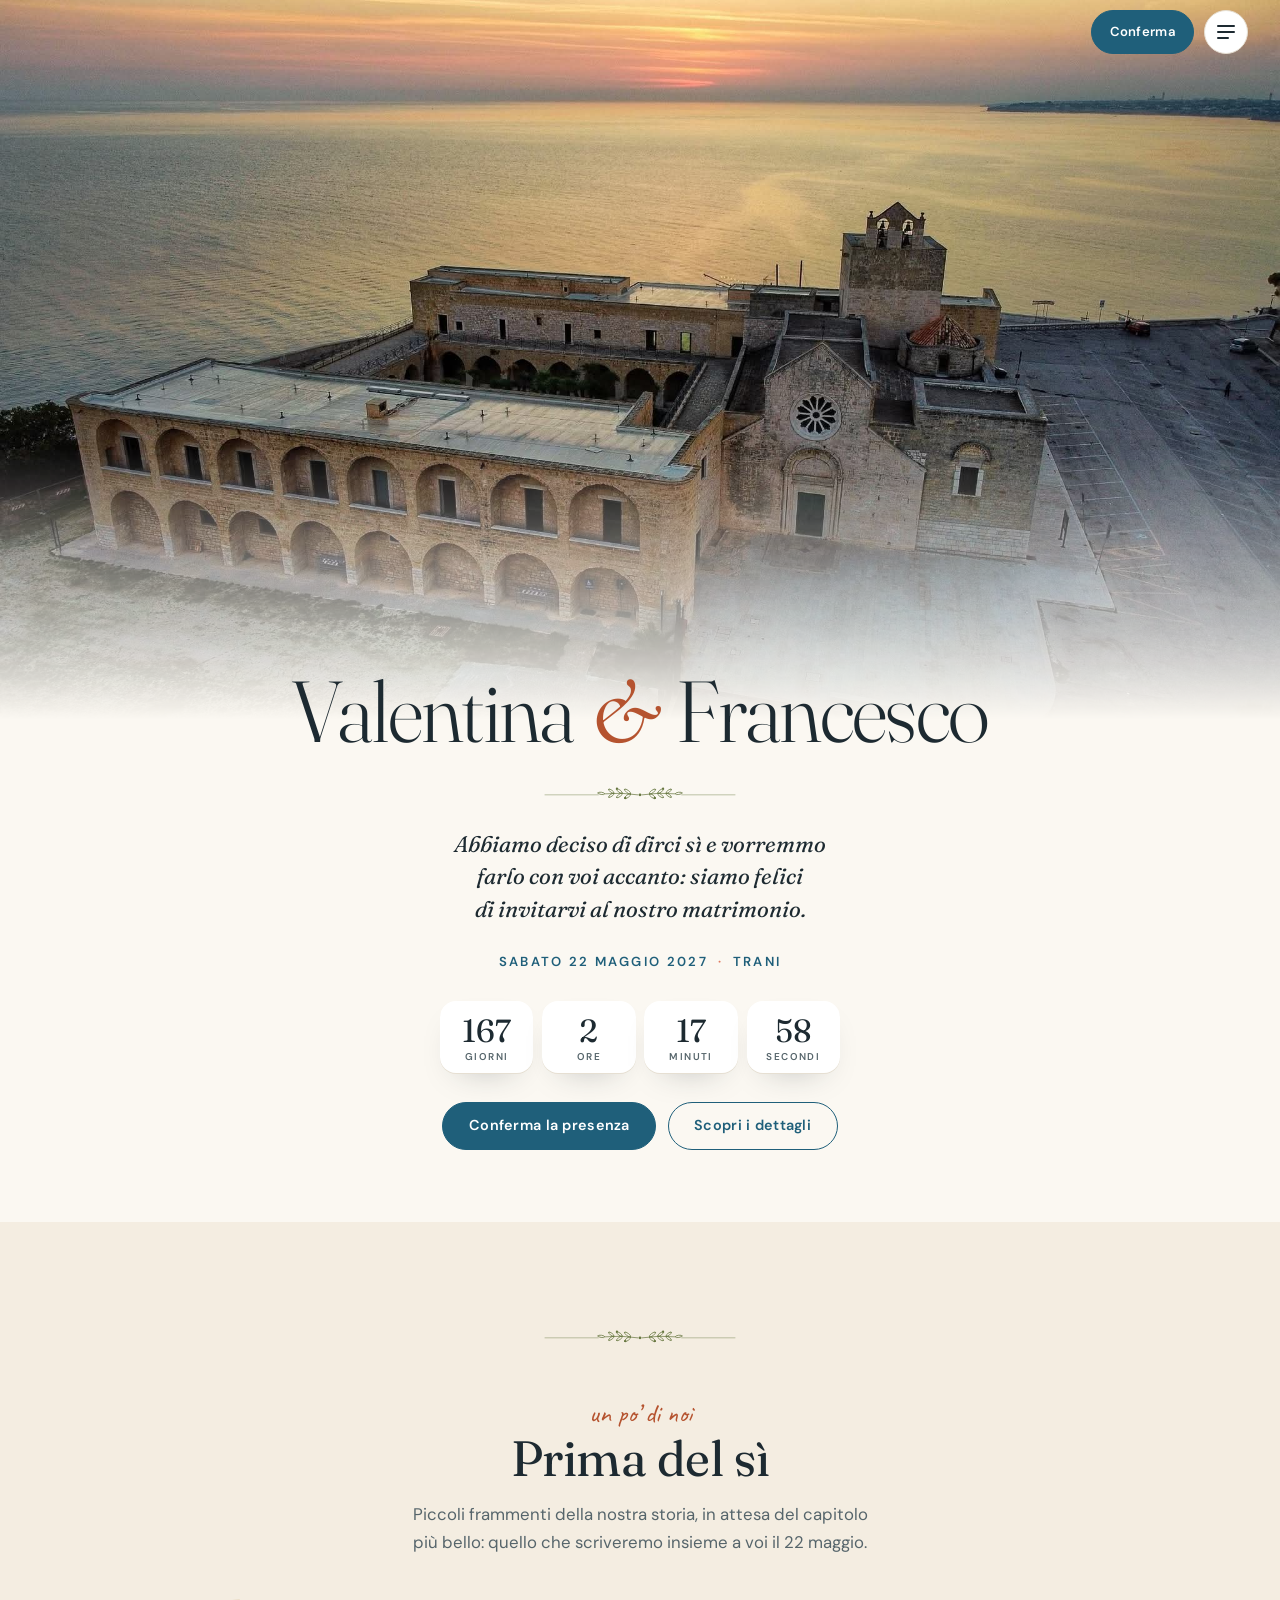
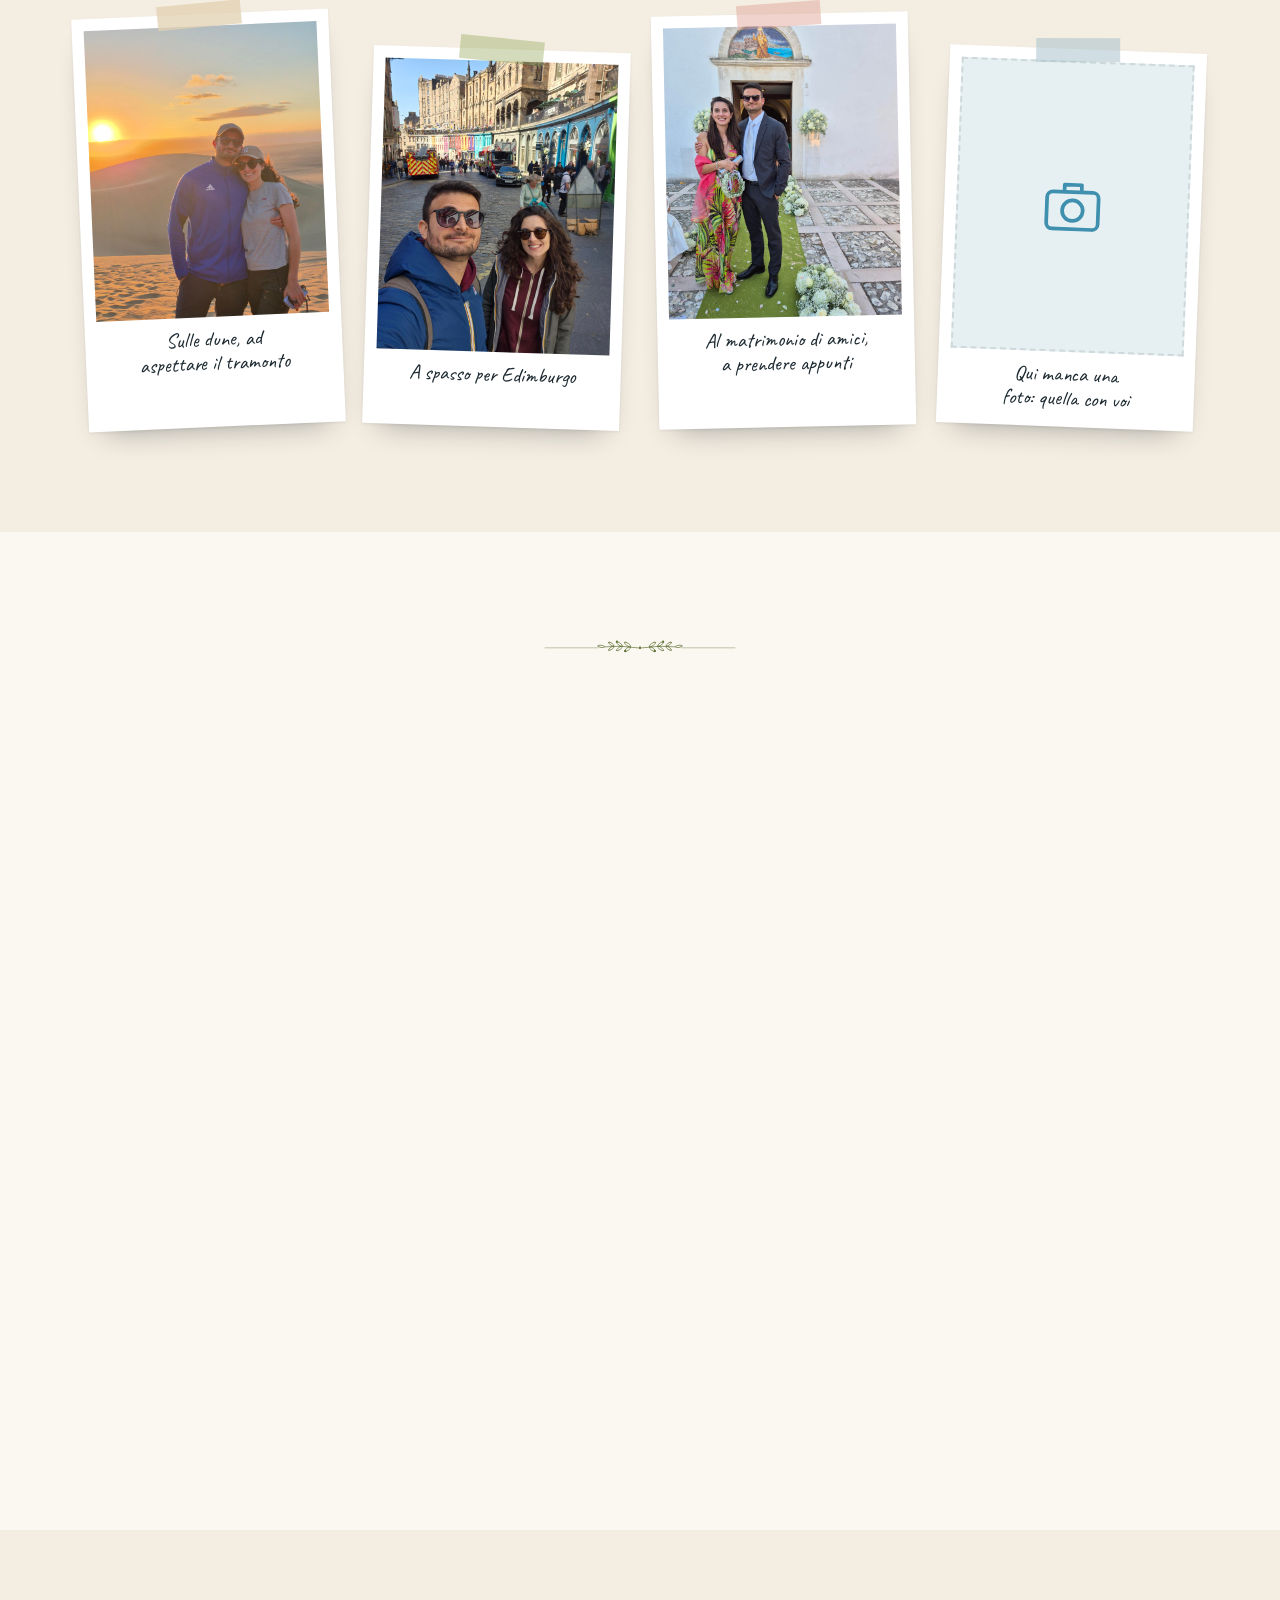
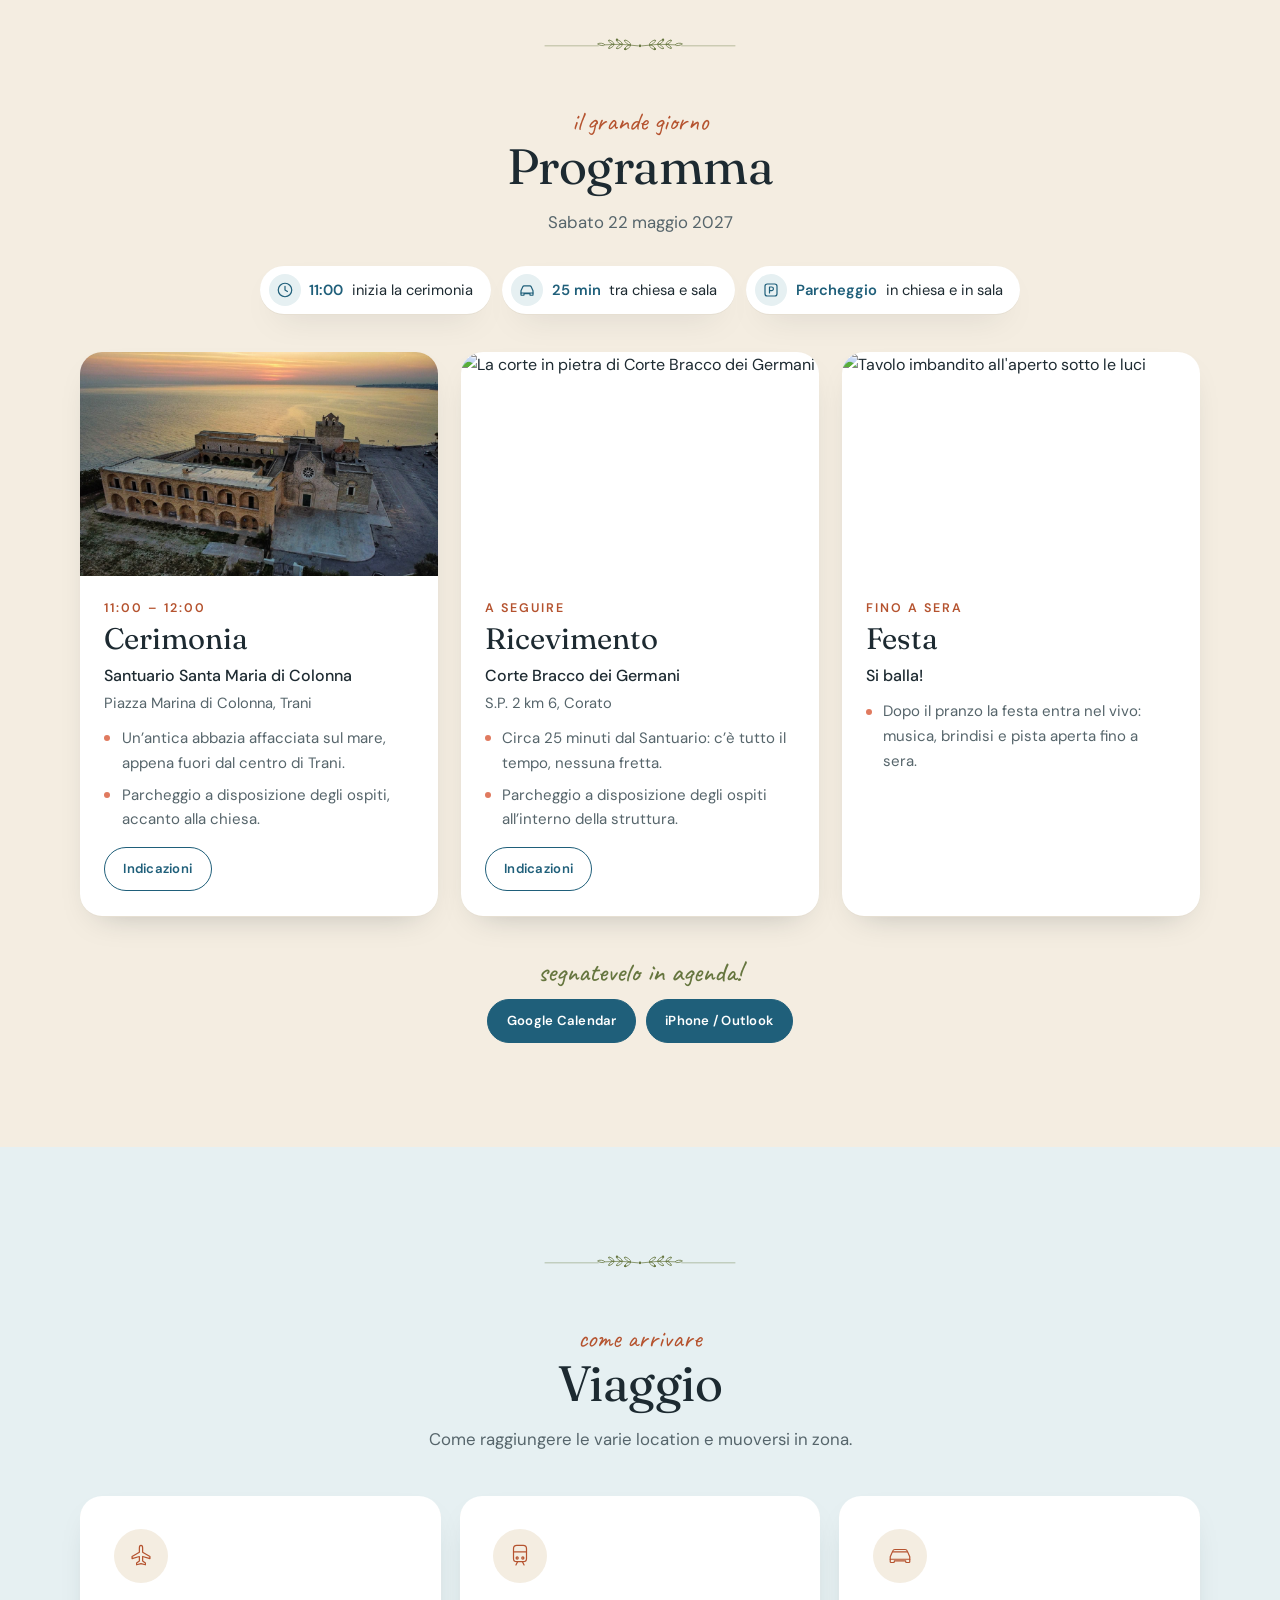
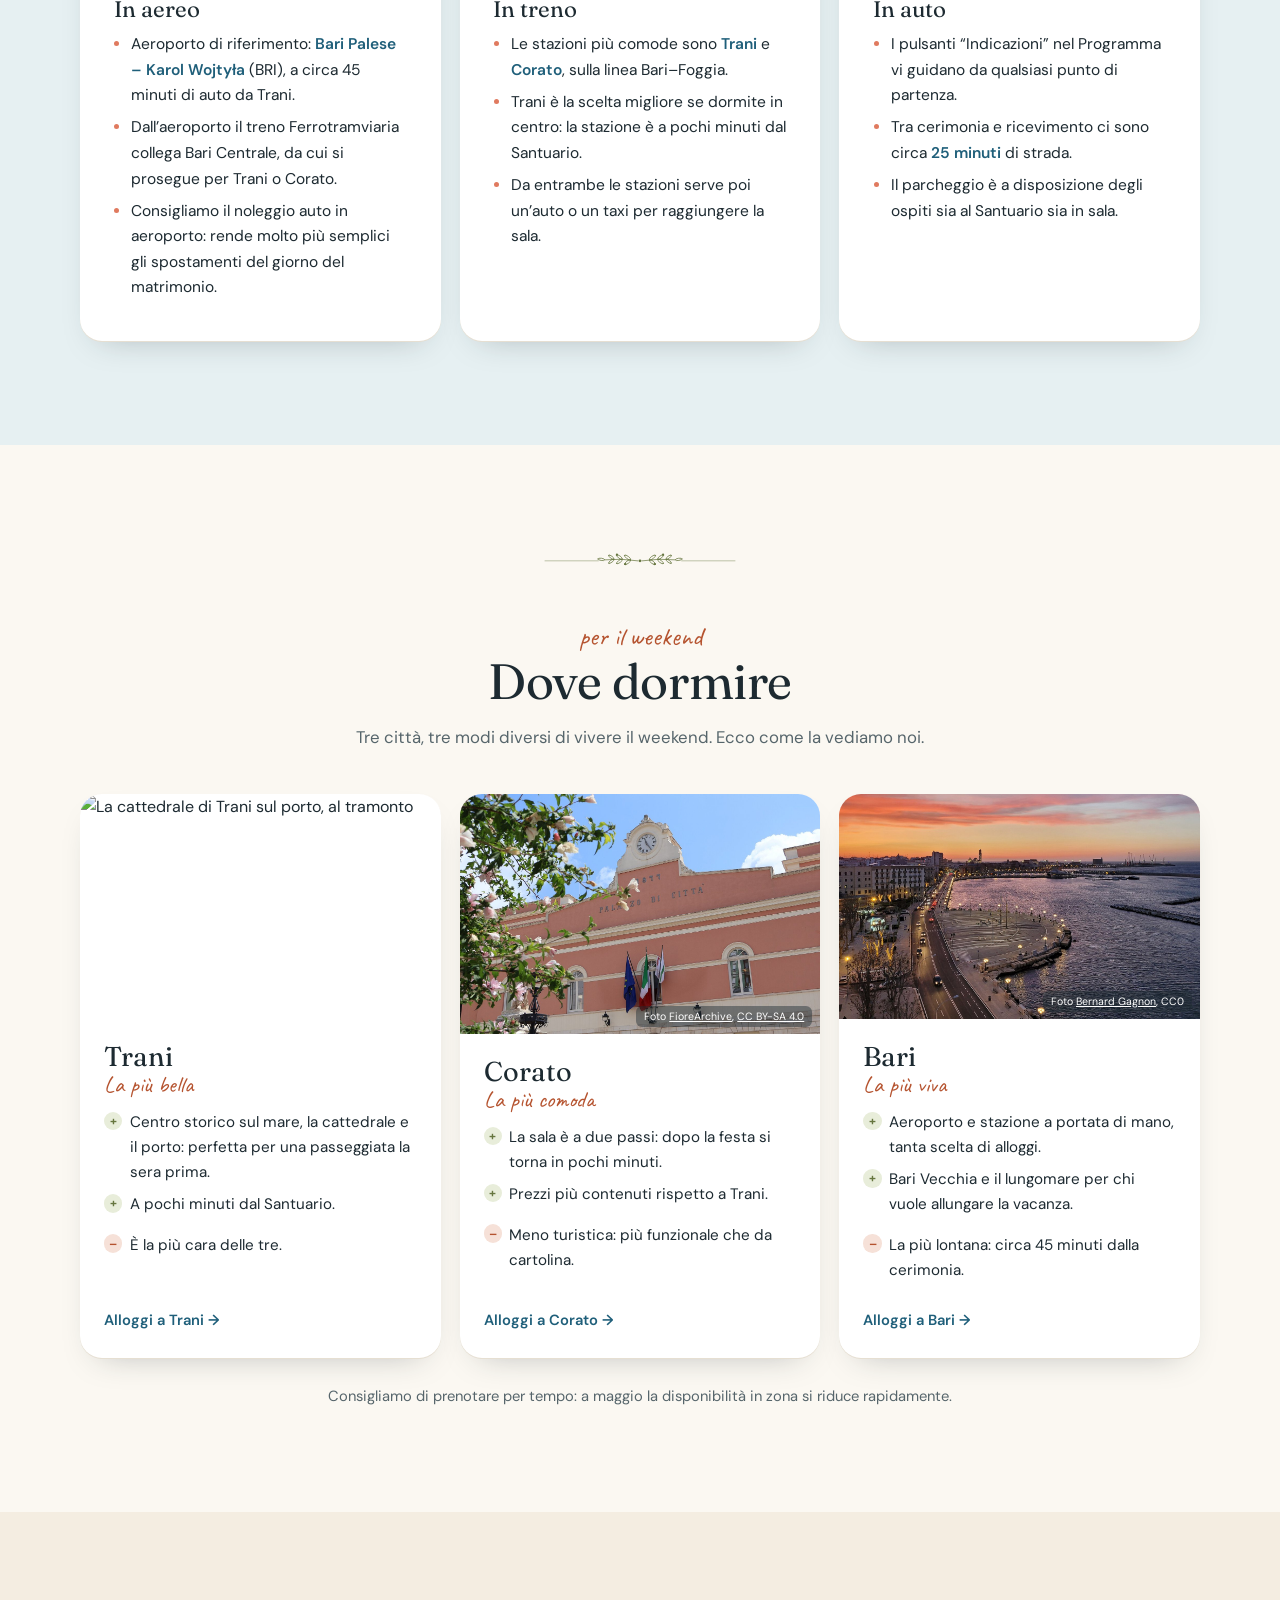
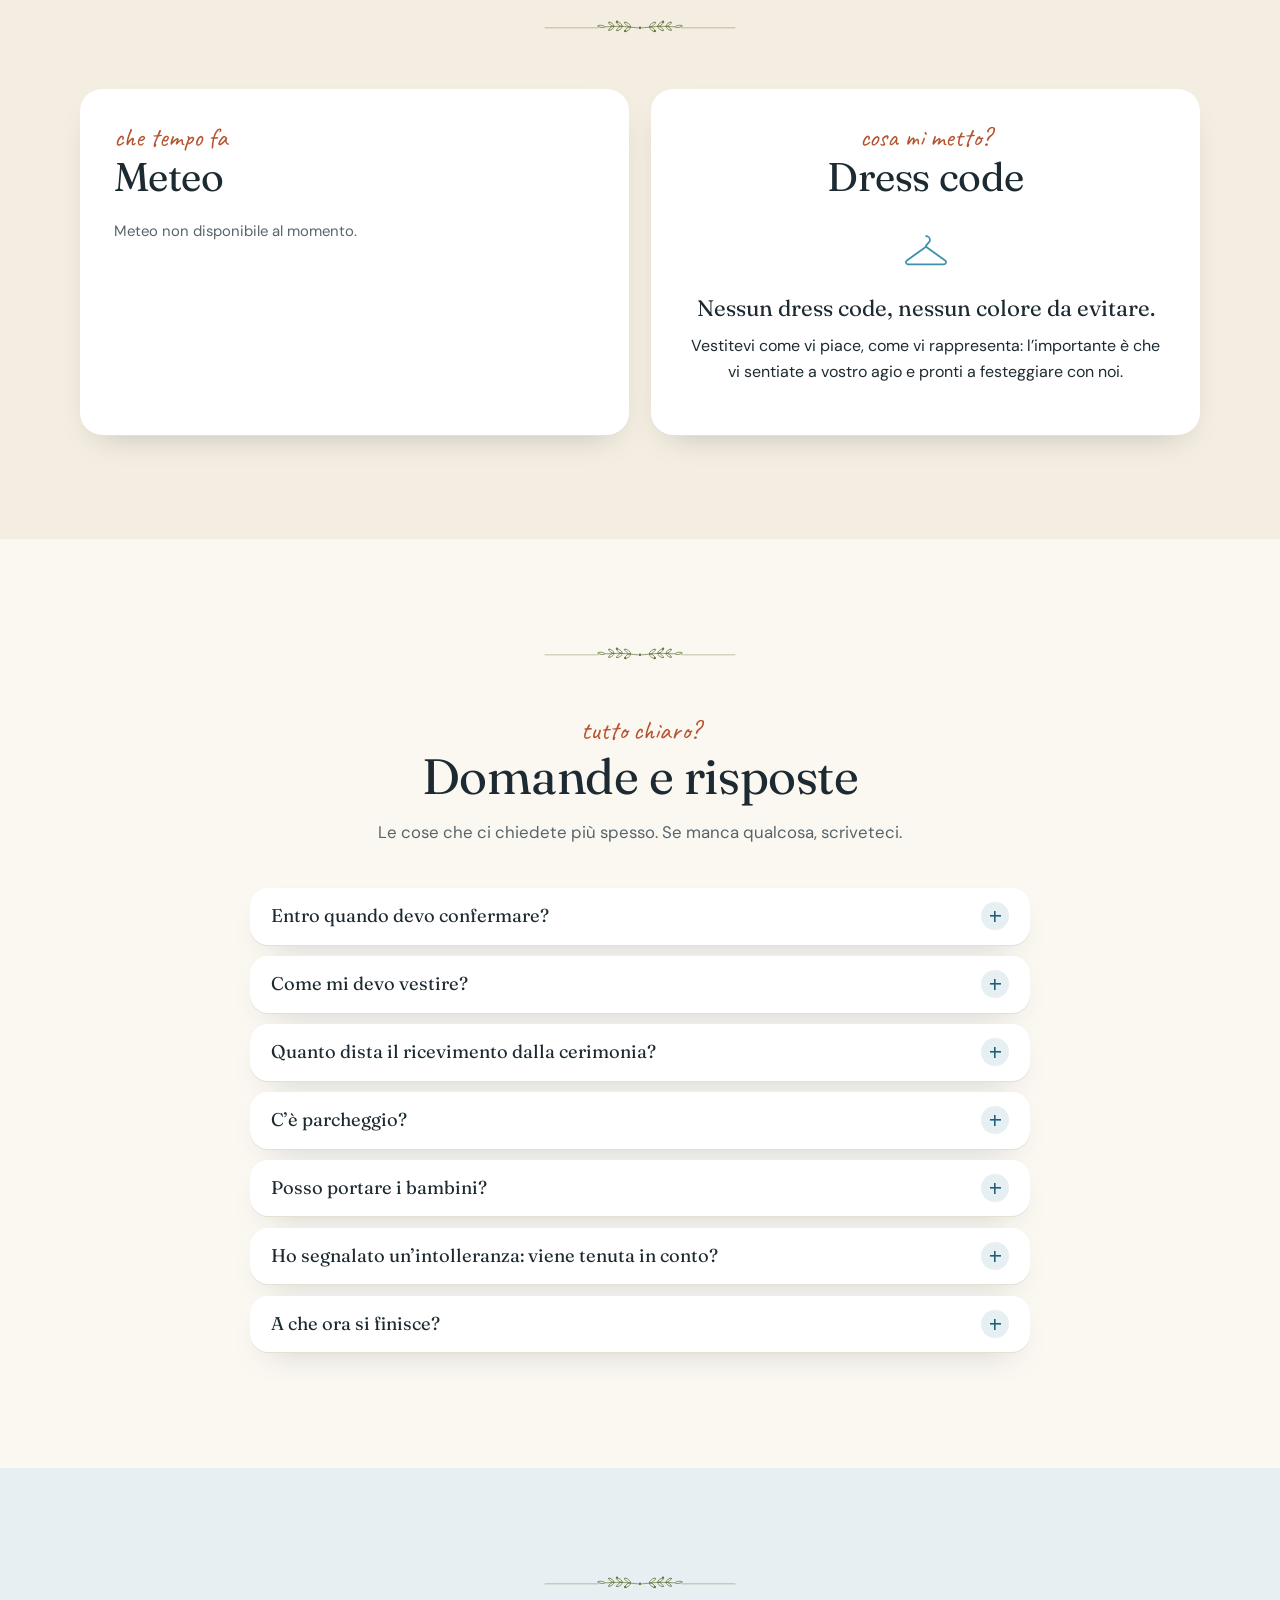
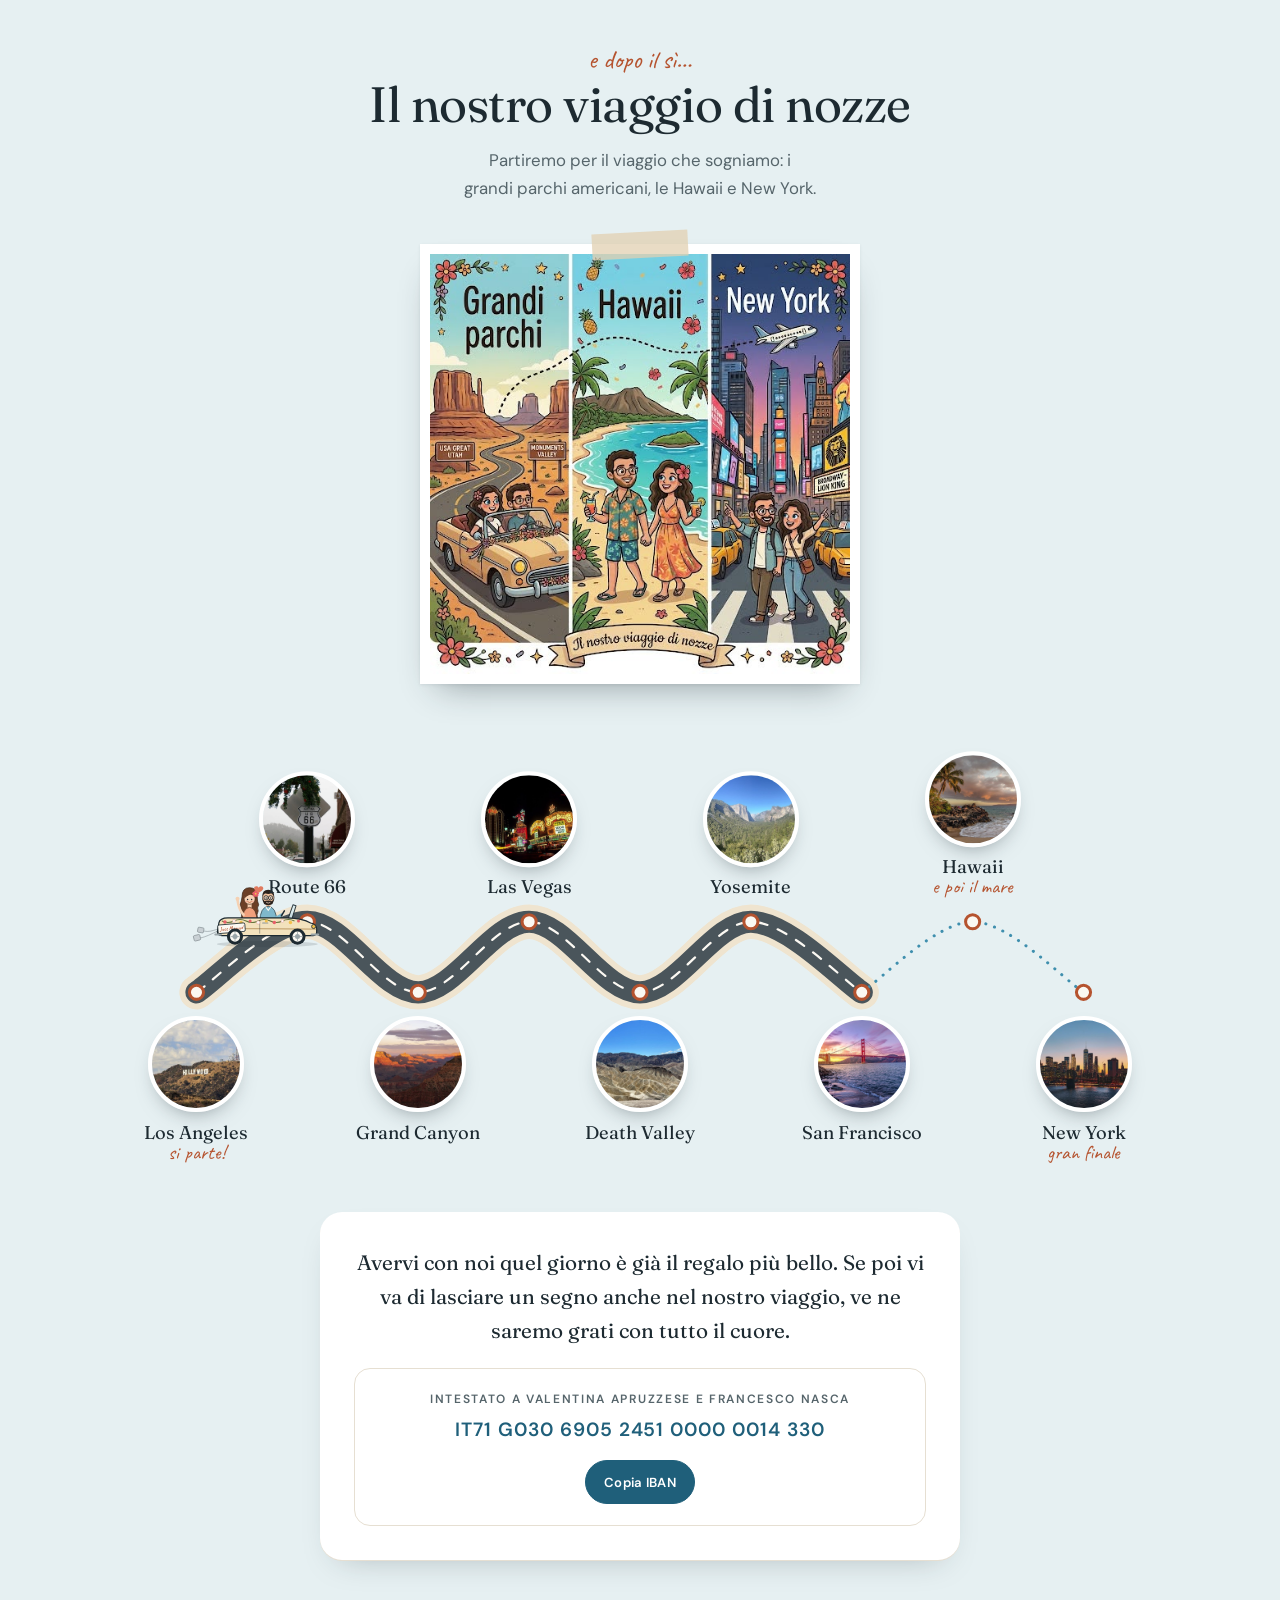
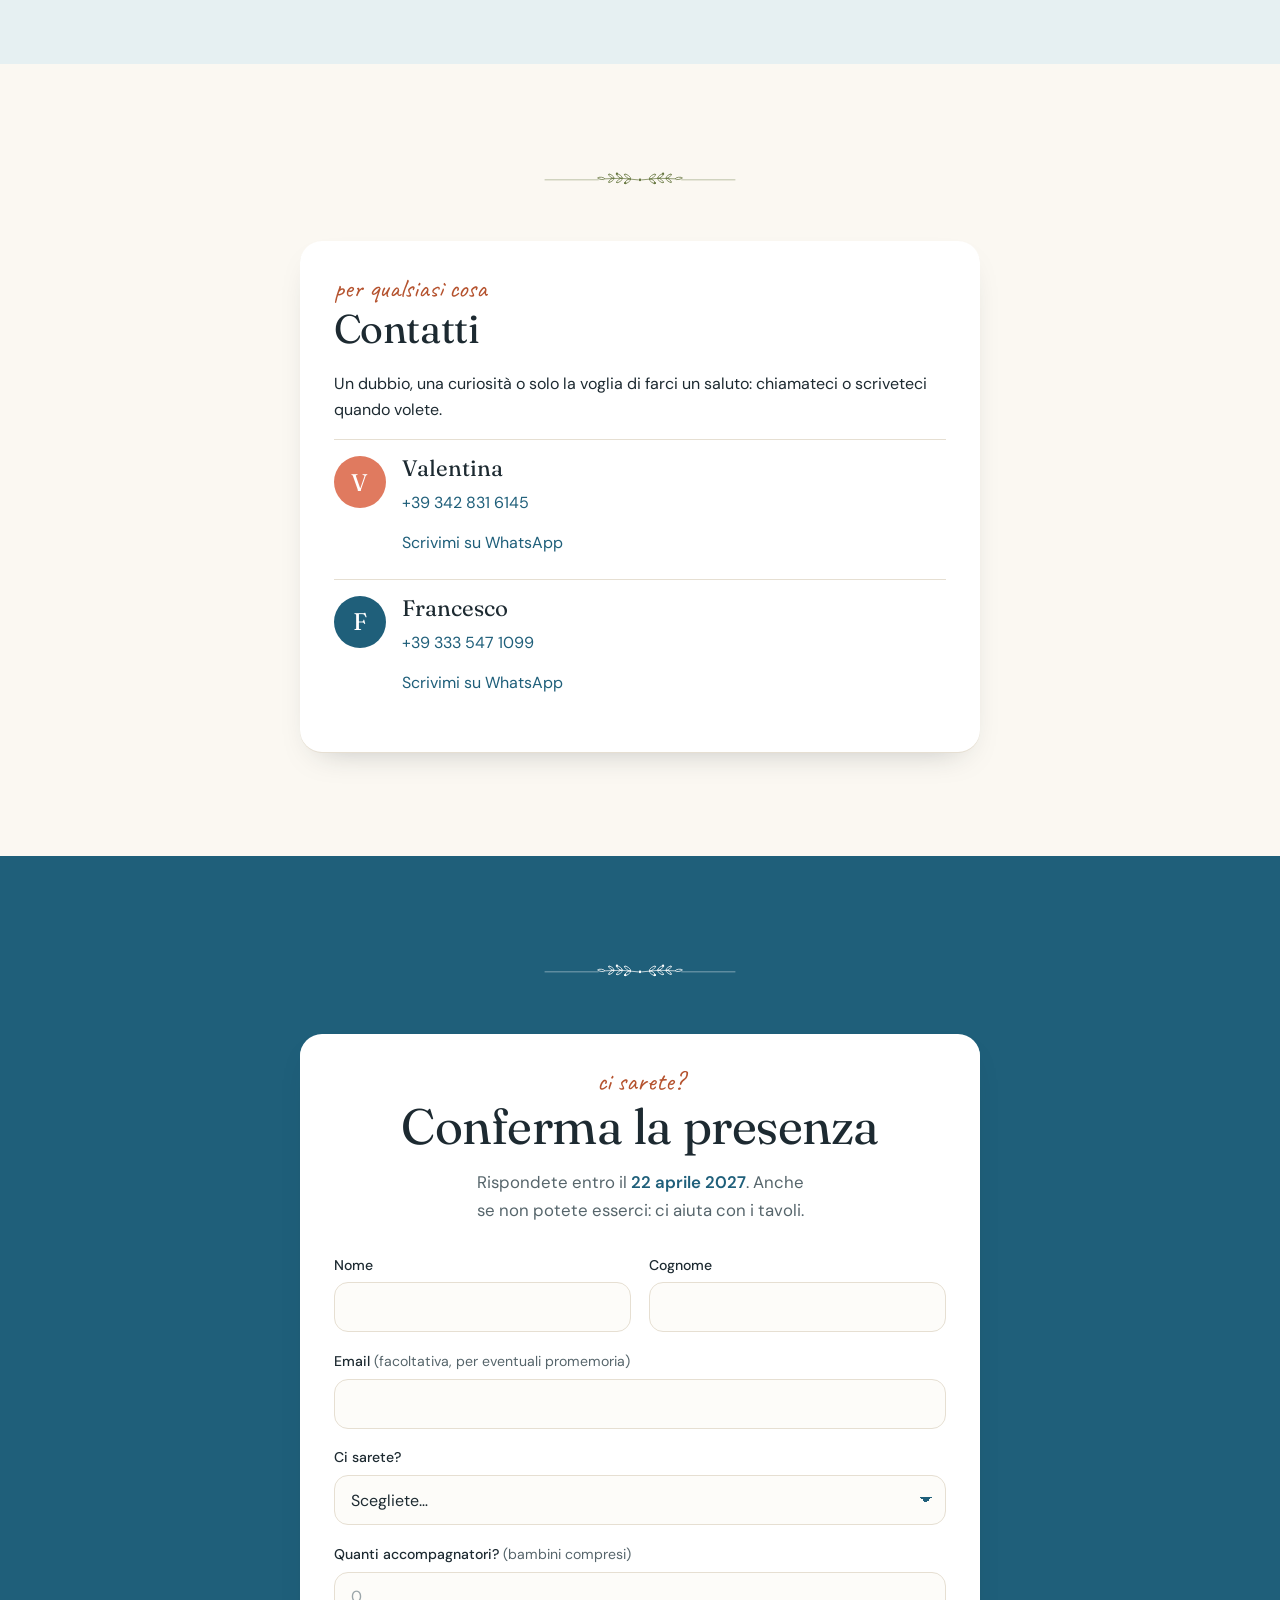
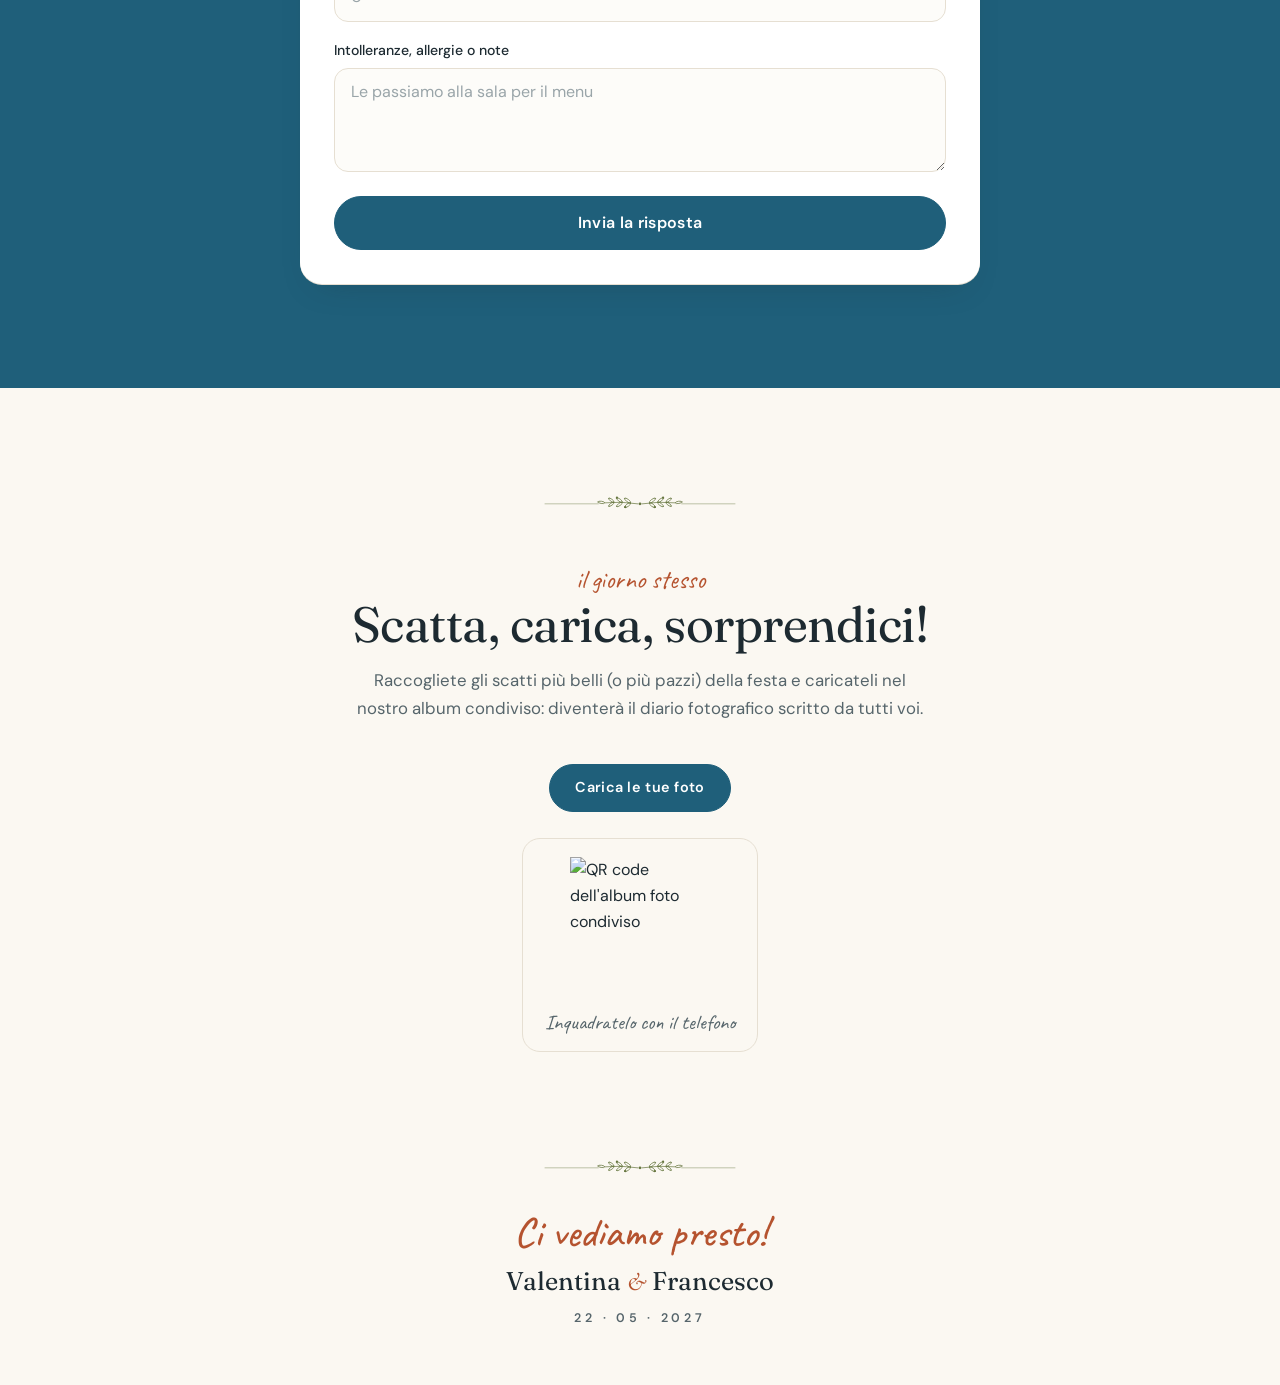
==== commit 18a5b73e: "Warmer honeymoon heading and gift note" ====
--- a/index.html
+++ b/index.html
@@ -389,9 +389,9 @@
   <!-- ============ VIAGGIO DI NOZZE ============ -->
   <section id="regalo" class="sec sec-sky fade-in">
     <header class="sec-head">
-      <p class="kicker">il regalo pi&ugrave; bello siete voi</p>
+      <p class="kicker">e dopo il s&igrave;&hellip;</p>
       <h2>Il nostro viaggio di nozze</h2>
-      <p class="lead">On the road tra i grandi parchi del West, un tuffo alle Hawaii e il gran finale a New York.</p>
+      <p class="lead">Partiremo per il viaggio che sogniamo: i grandi parchi americani, le Hawaii e New York.</p>
     </header>
 
     <figure class="trip-postcard">
@@ -506,7 +506,7 @@
     </div>
 
     <div class="card iban-card">
-      <p class="iban-intro">Se volete fare un pezzo di strada con noi:</p>
+      <p class="iban-intro">Avervi con noi quel giorno &egrave; gi&agrave; il regalo pi&ugrave; bello. Se poi vi va di lasciare un segno anche nel nostro viaggio, ve ne saremo grati con tutto il cuore.</p>
       <div class="iban-box">
         <p class="iban-label">Intestato a Valentina Apruzzese e Francesco Nasca</p>
         <p class="iban">IT71 G030 6905 2451 0000 0014 330</p>
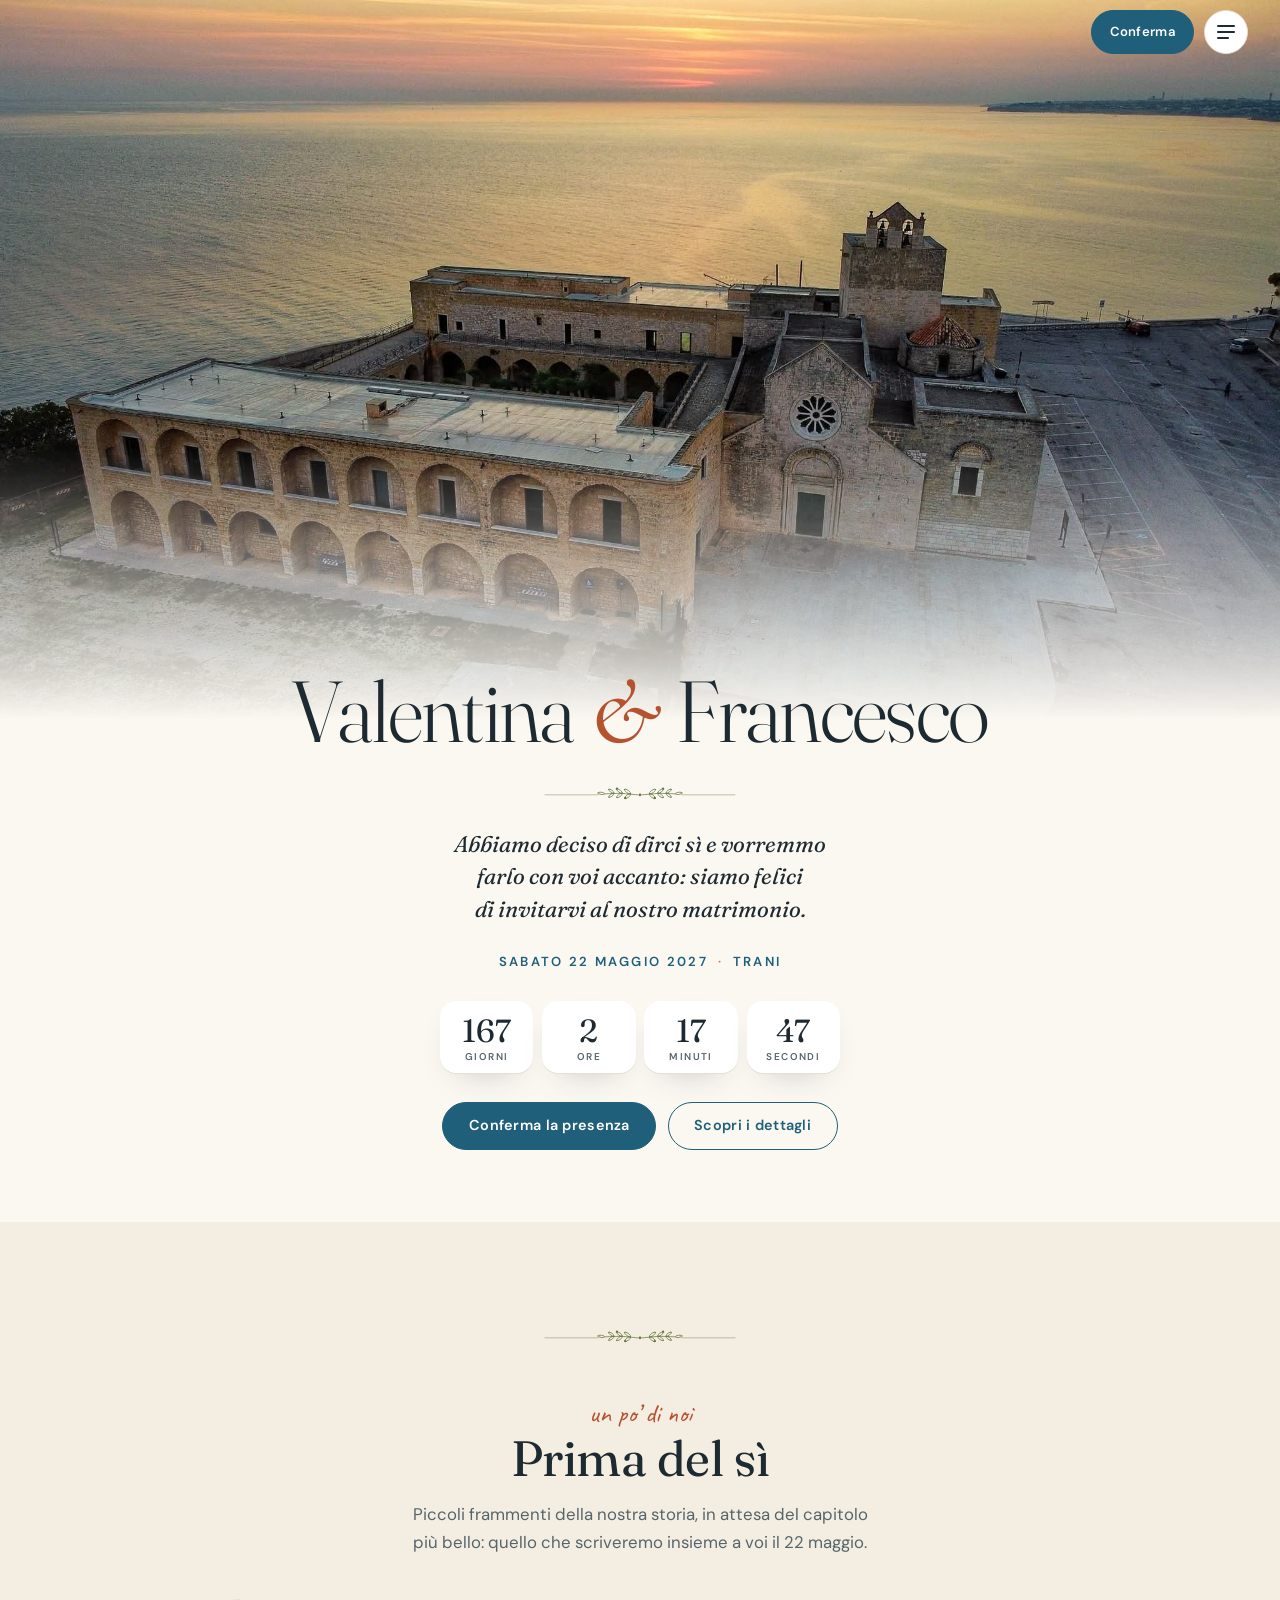
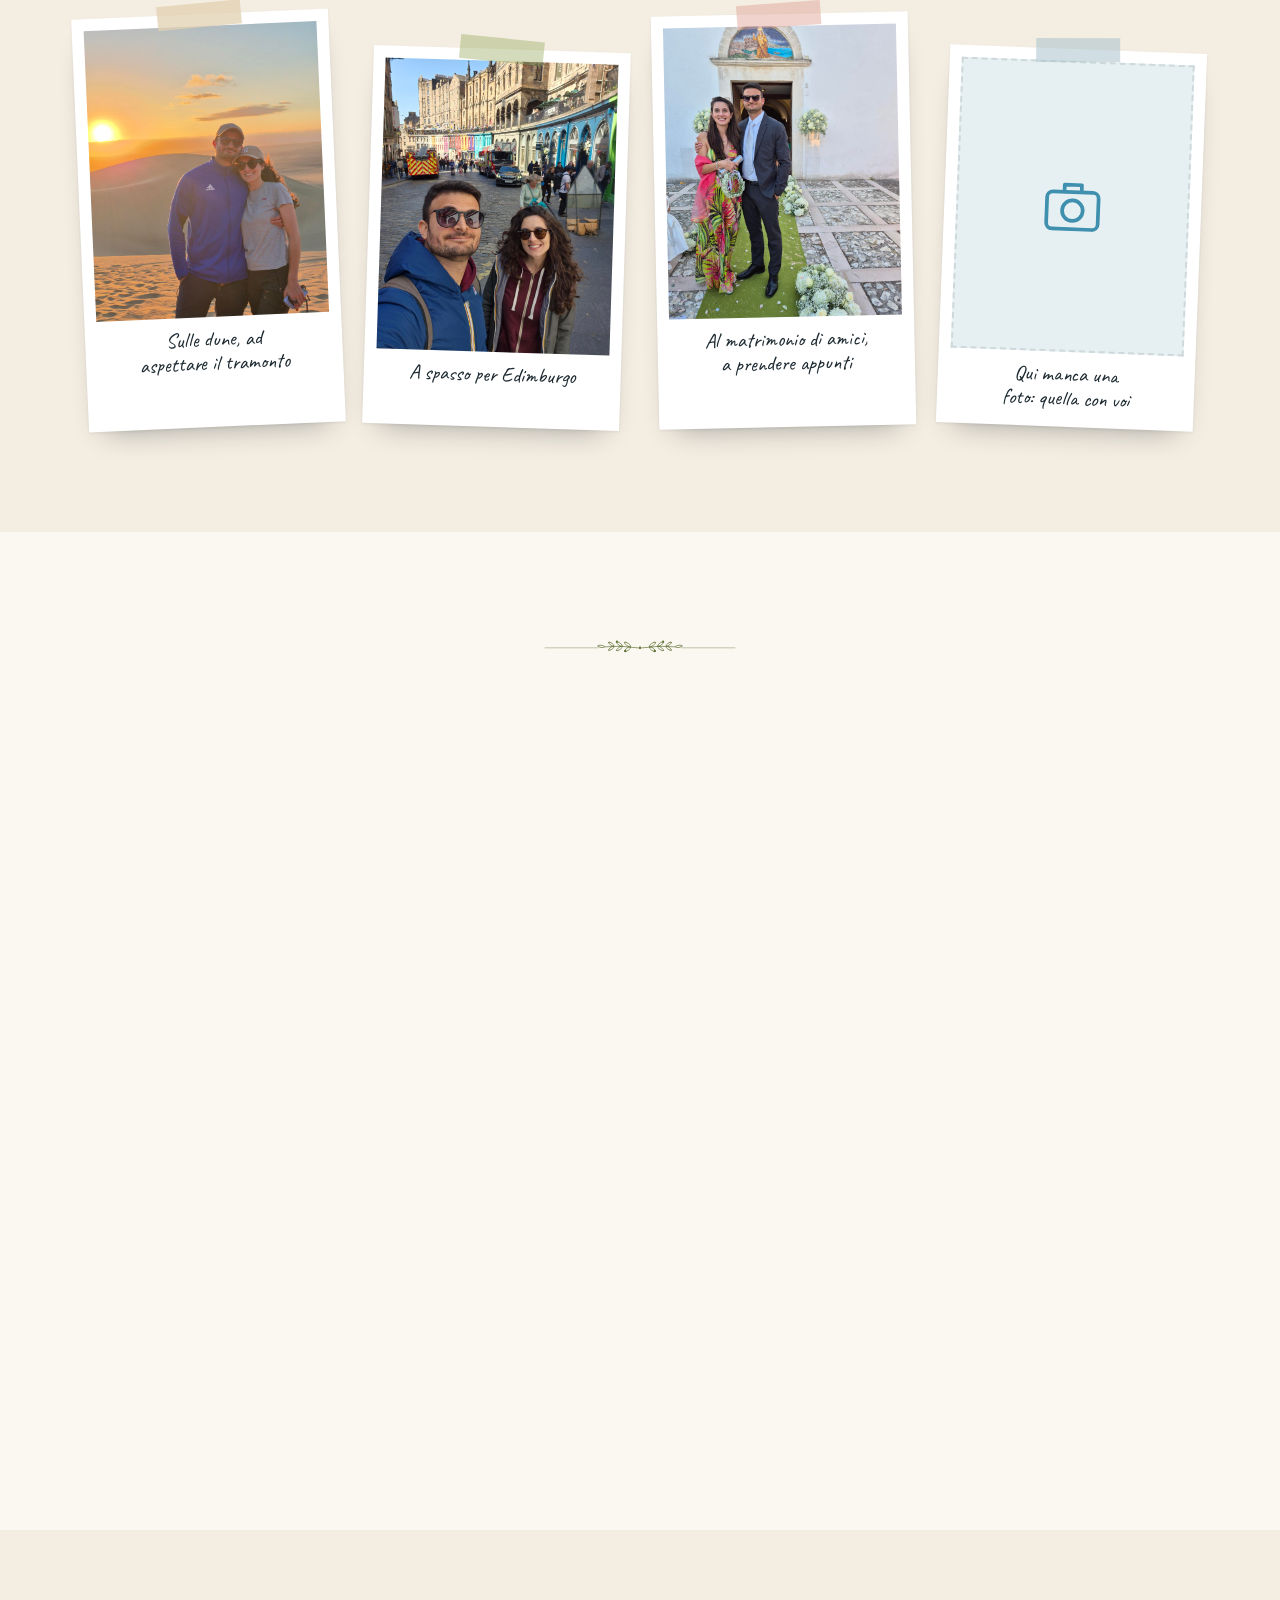
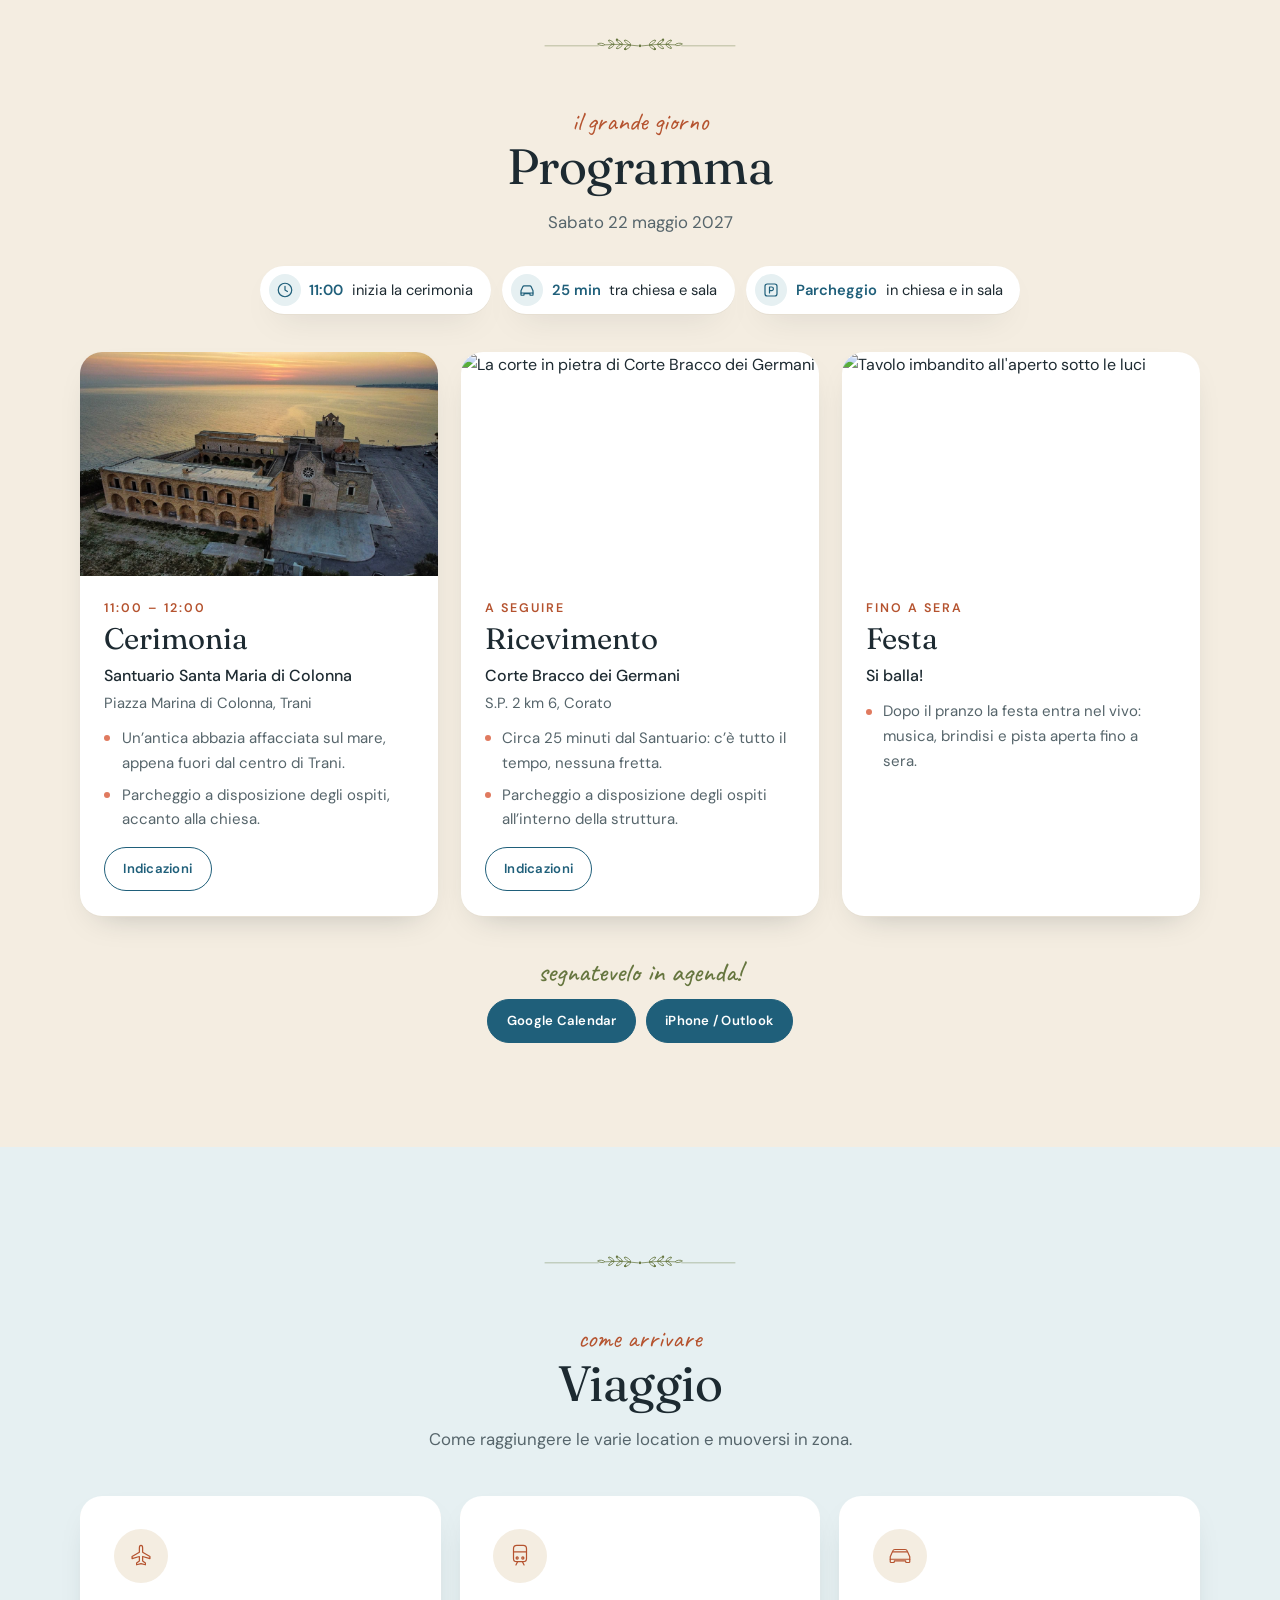
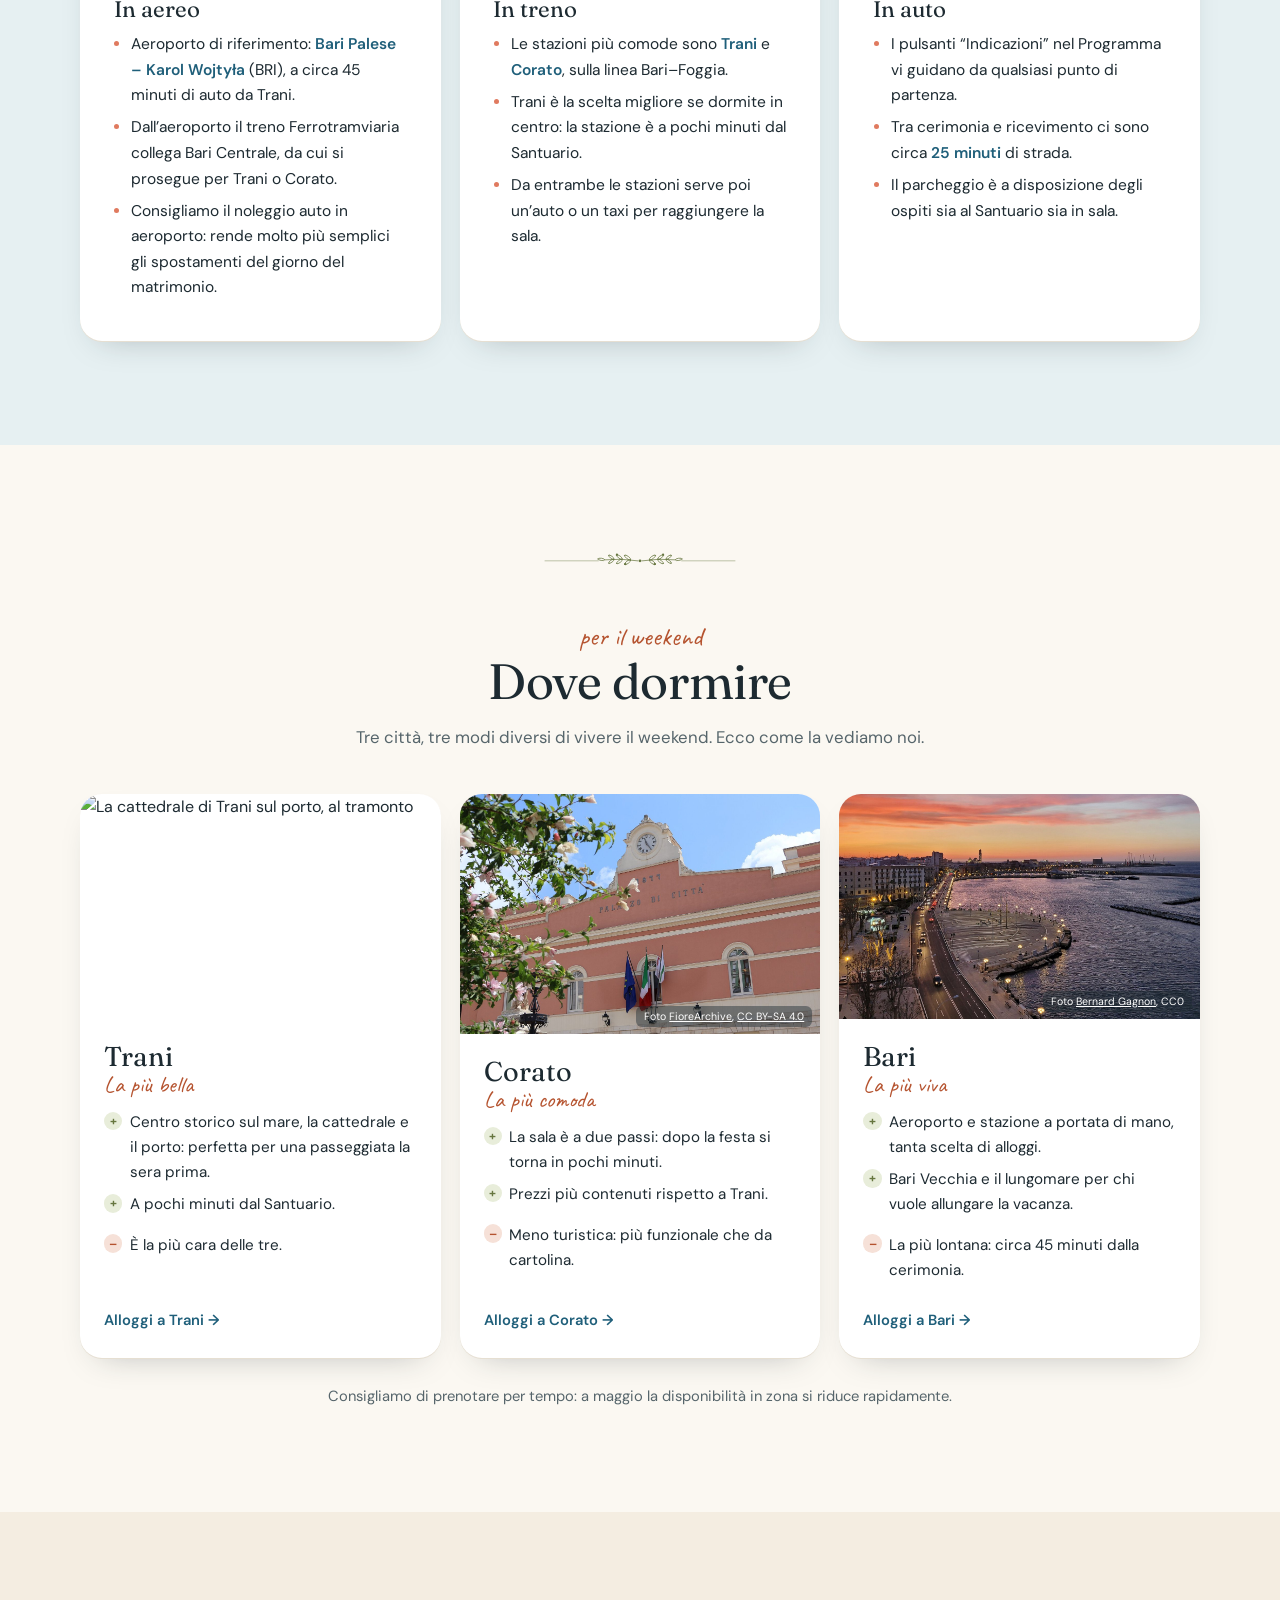
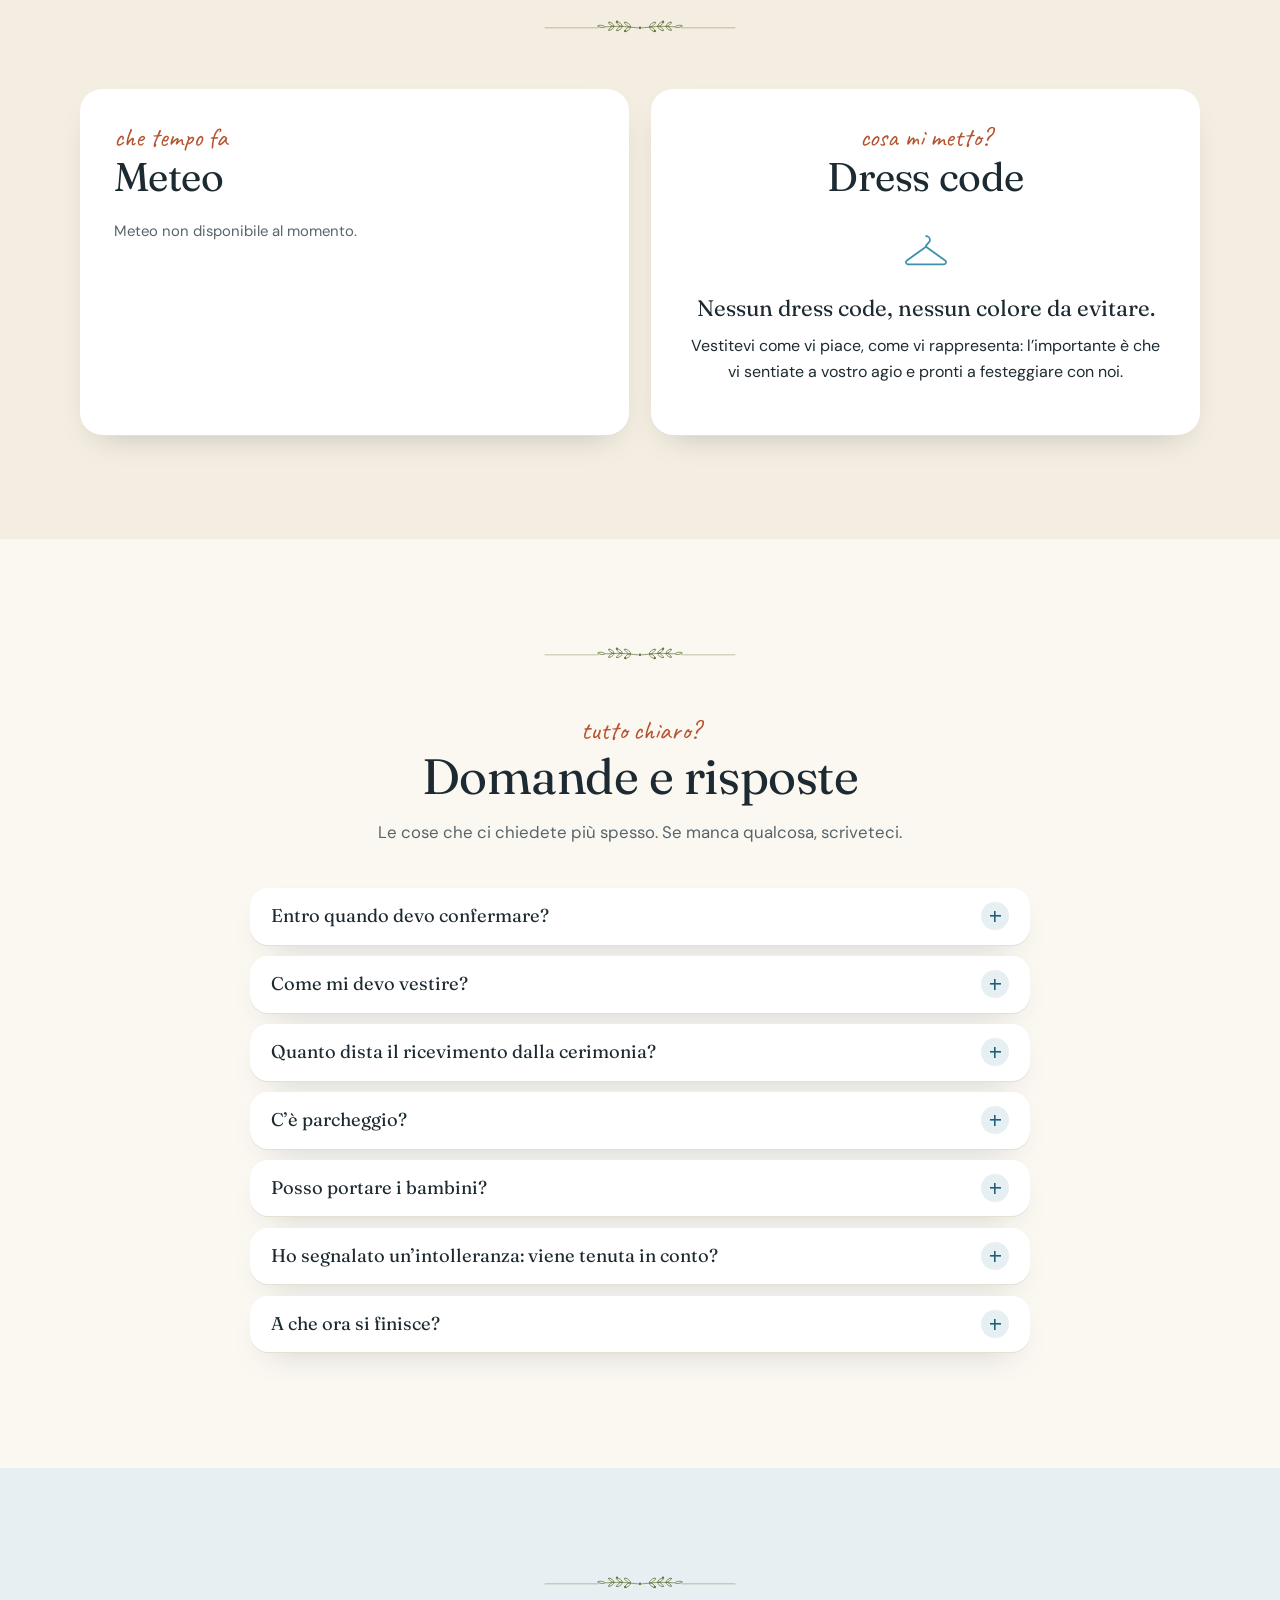
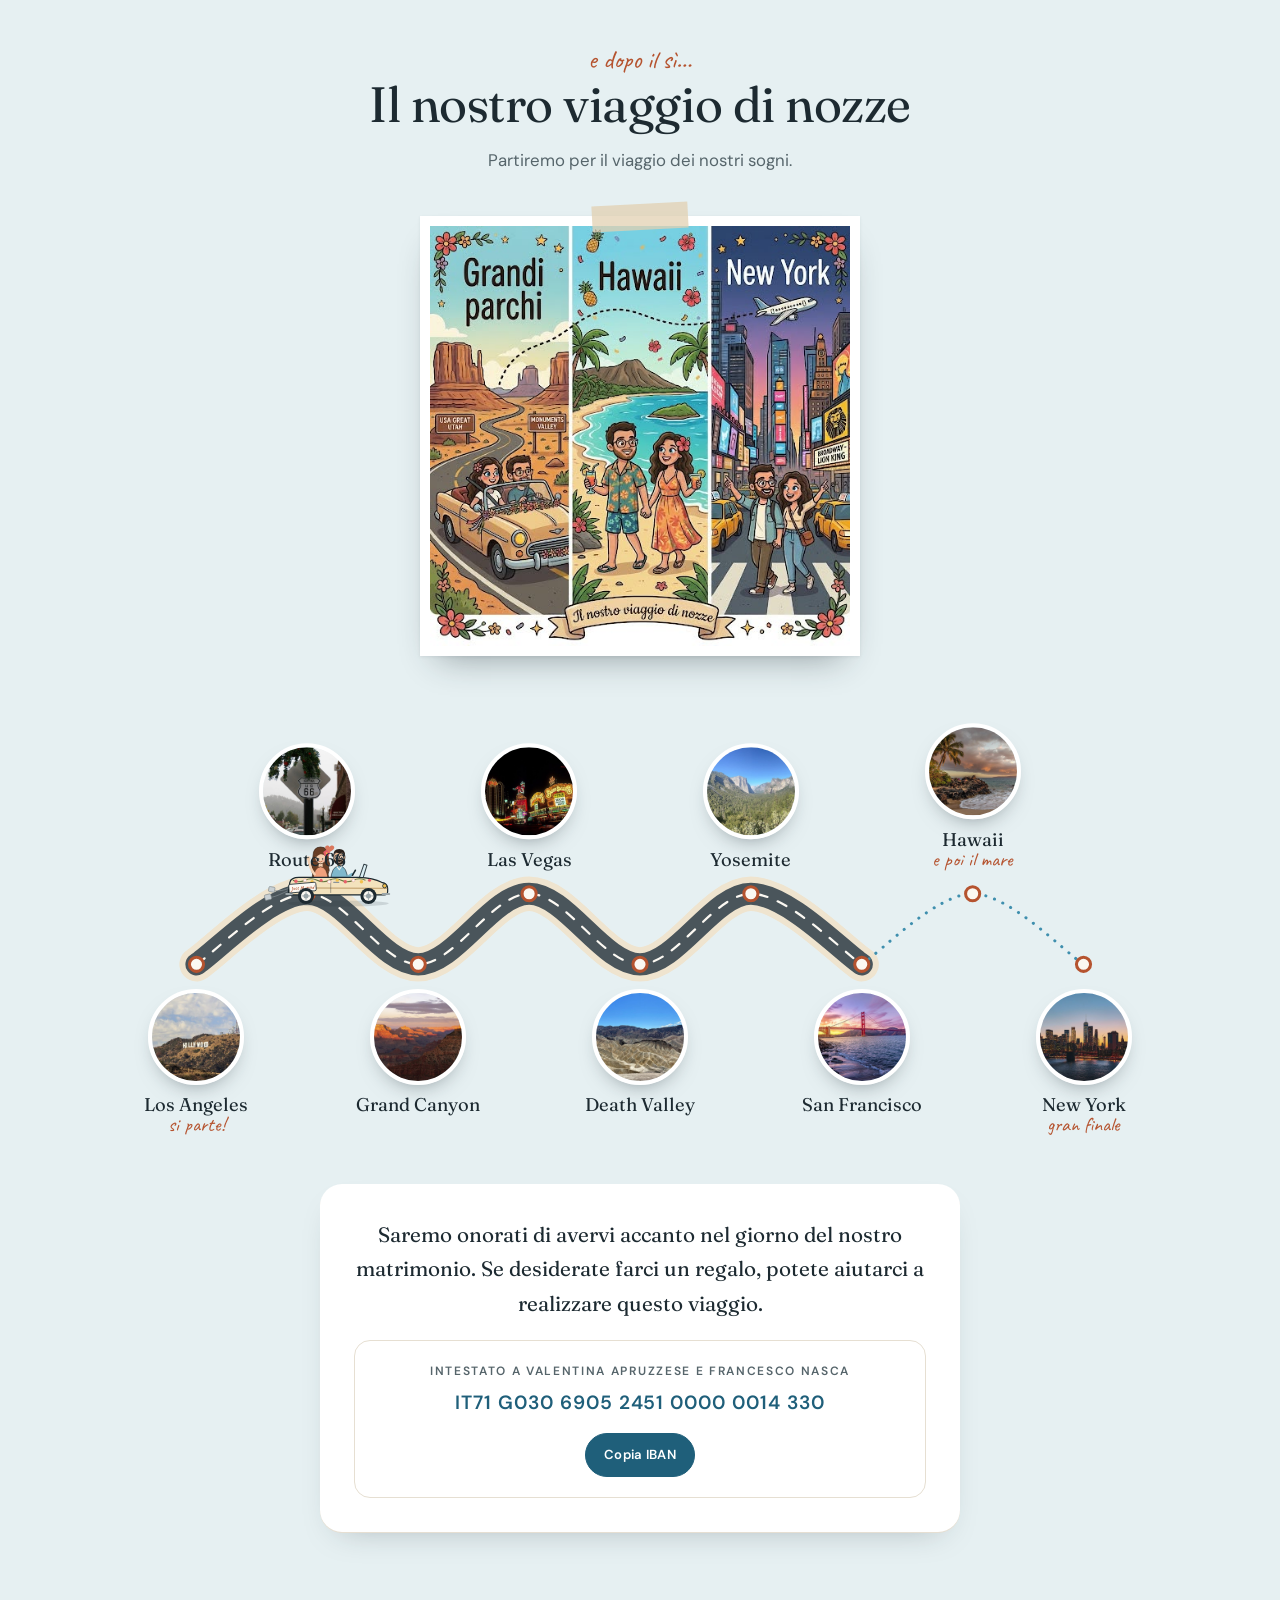
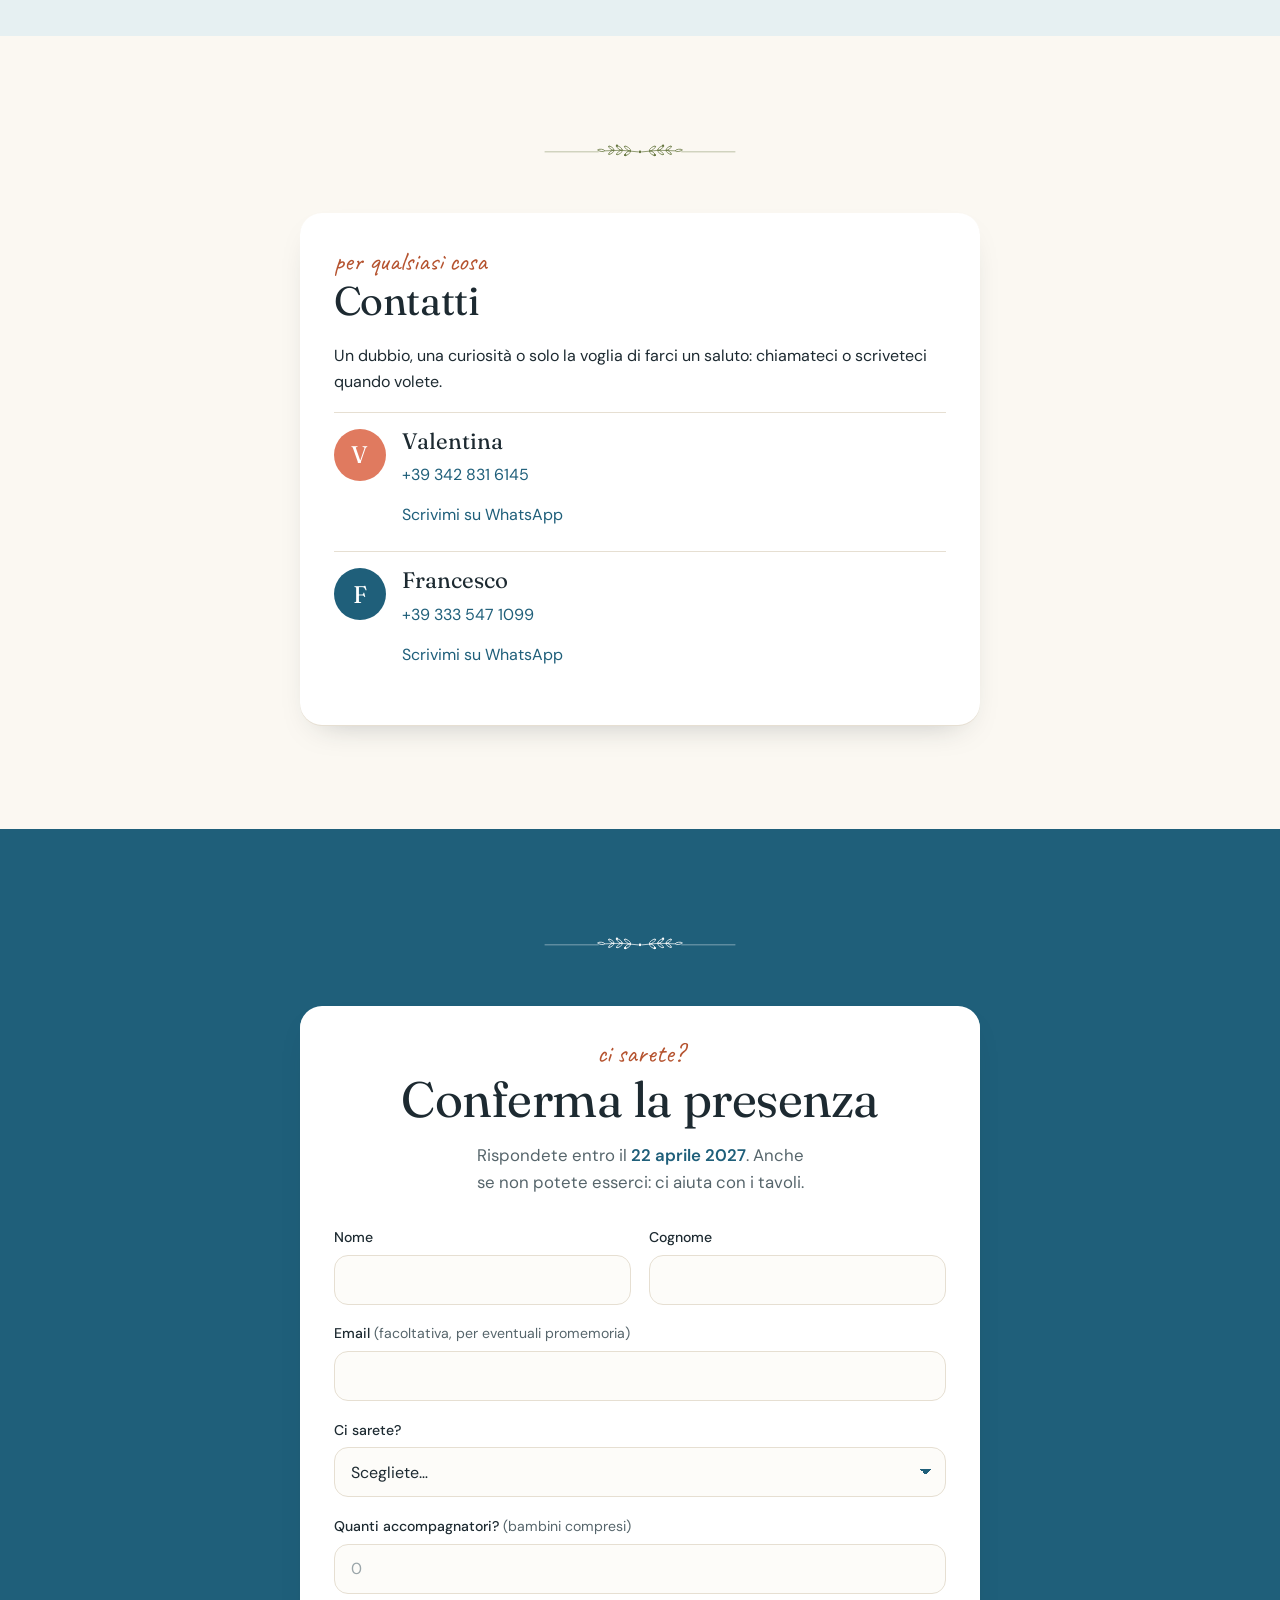
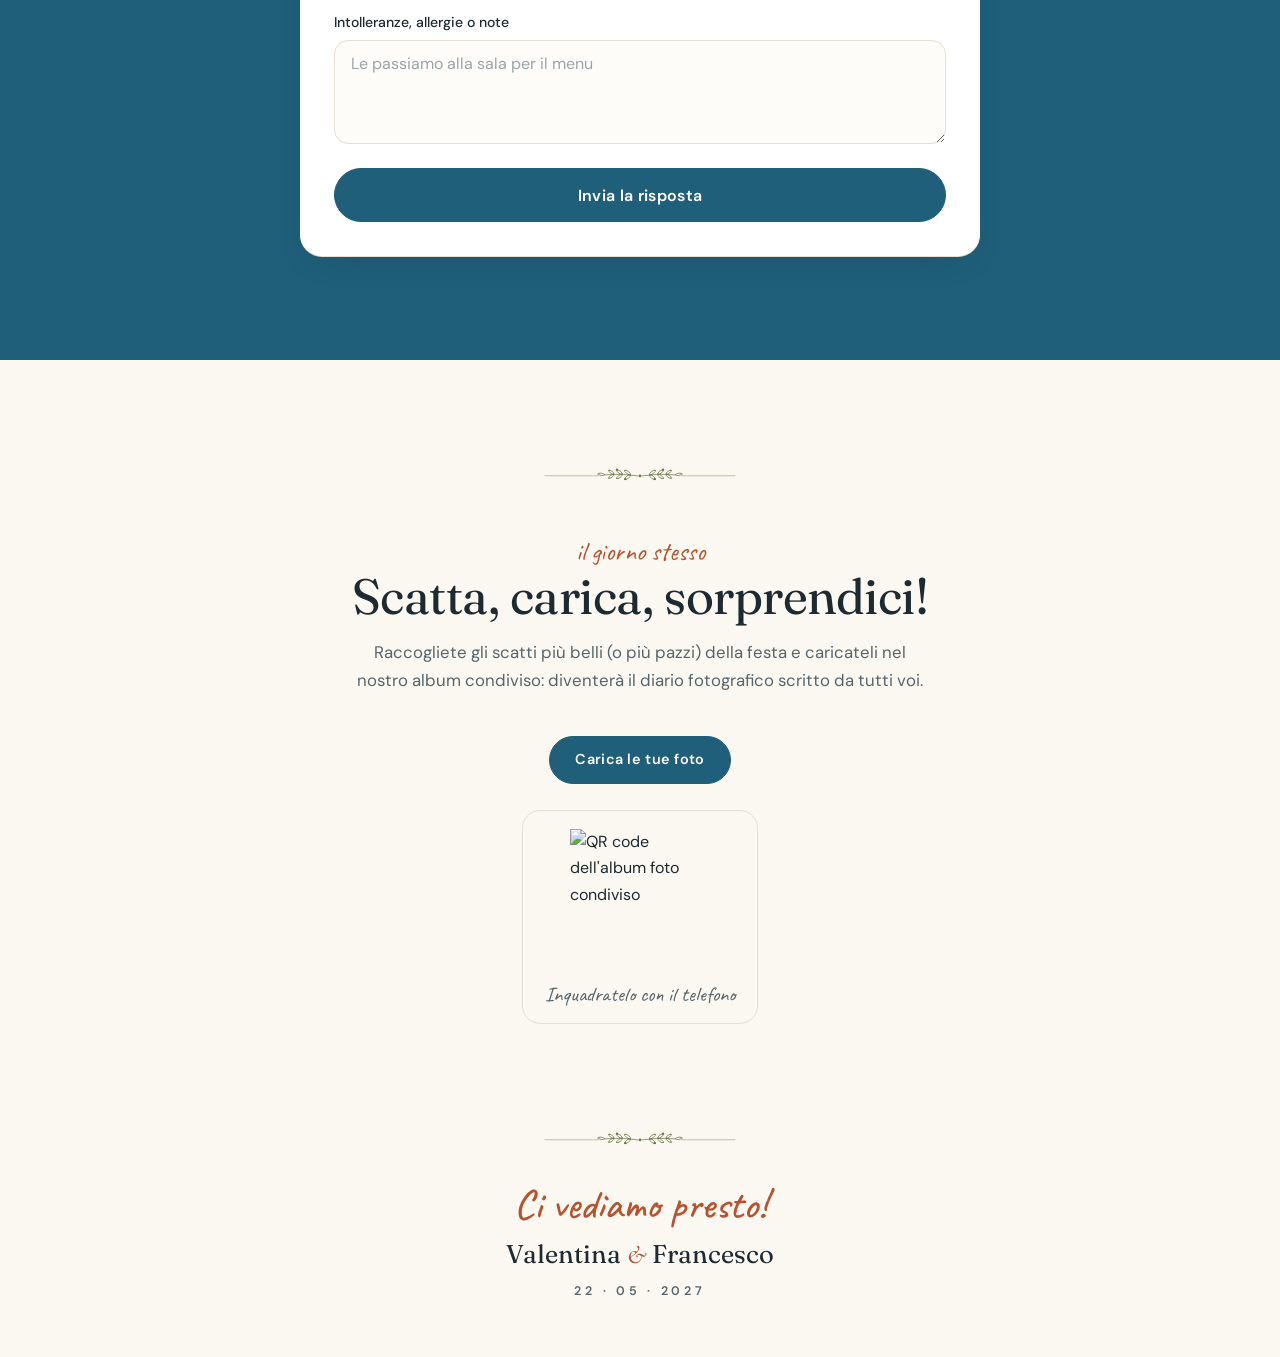
==== commit 3d860cc4: "Always open on the first page, seal preview image, new gift copy" ====
--- a/index.html
+++ b/index.html
@@ -13,7 +13,7 @@
 <meta property="og:title" content="Valentina &amp; Francesco — 22 maggio 2027">
 <meta property="og:description" content="Siete invitati al nostro matrimonio, il 22 maggio 2027 in Puglia. Qui trovate tutti i dettagli e la conferma di partecipazione.">
 <meta property="og:url" content="https://francesco-valentina-wedding.github.io/">
-<meta property="og:image" content="https://francesco-valentina-wedding.github.io/foto/og-image.jpg">
+<meta property="og:image" content="https://francesco-valentina-wedding.github.io/foto/og-sigillo.jpg">
 <meta property="og:image:width" content="1200">
 <meta property="og:image:height" content="630">
 <meta name="twitter:card" content="summary_large_image">
@@ -24,7 +24,7 @@
 <link href="https://fonts.googleapis.com/css2?family=Caveat:wght@500;600&family=DM+Sans:opsz,wght@9..40,300..600&family=Fraunces:ital,opsz,wght@0,9..144,300..600;1,9..144,300..500&display=swap" rel="stylesheet">
 <!-- Only the "&" glyph, from Cormorant Garamond italic: a calligraphic ampersand. -->
 <link href="https://fonts.googleapis.com/css2?family=Cormorant+Garamond:ital,wght@1,500&text=%26&display=swap" rel="stylesheet">
-<link rel="stylesheet" href="style.css?v=13">
+<link rel="stylesheet" href="style.css?v=14">
 </head>
 <body>
 
@@ -391,7 +391,7 @@
     <header class="sec-head">
       <p class="kicker">e dopo il s&igrave;&hellip;</p>
       <h2>Il nostro viaggio di nozze</h2>
-      <p class="lead">Partiremo per il viaggio che sogniamo: i grandi parchi americani, le Hawaii e New York.</p>
+      <p class="lead">Partiremo per il viaggio dei nostri sogni.</p>
     </header>
 
     <figure class="trip-postcard">
@@ -506,7 +506,7 @@
     </div>
 
     <div class="card iban-card">
-      <p class="iban-intro">Avervi con noi quel giorno &egrave; gi&agrave; il regalo pi&ugrave; bello. Se poi vi va di lasciare un segno anche nel nostro viaggio, ve ne saremo grati con tutto il cuore.</p>
+      <p class="iban-intro">Saremo onorati di avervi accanto nel giorno del nostro matrimonio. Se desiderate farci un regalo, potete aiutarci a realizzare questo viaggio.</p>
       <div class="iban-box">
         <p class="iban-label">Intestato a Valentina Apruzzese e Francesco Nasca</p>
         <p class="iban">IT71 G030 6905 2451 0000 0014 330</p>
@@ -614,7 +614,7 @@
   <p class="footer-date">22 &middot; 05 &middot; 2027</p>
 </footer>
 
-<script src="script.js?v=13"></script>
-<script src="main.js?v=13"></script>
+<script src="script.js?v=14"></script>
+<script src="main.js?v=14"></script>
 </body>
 </html>
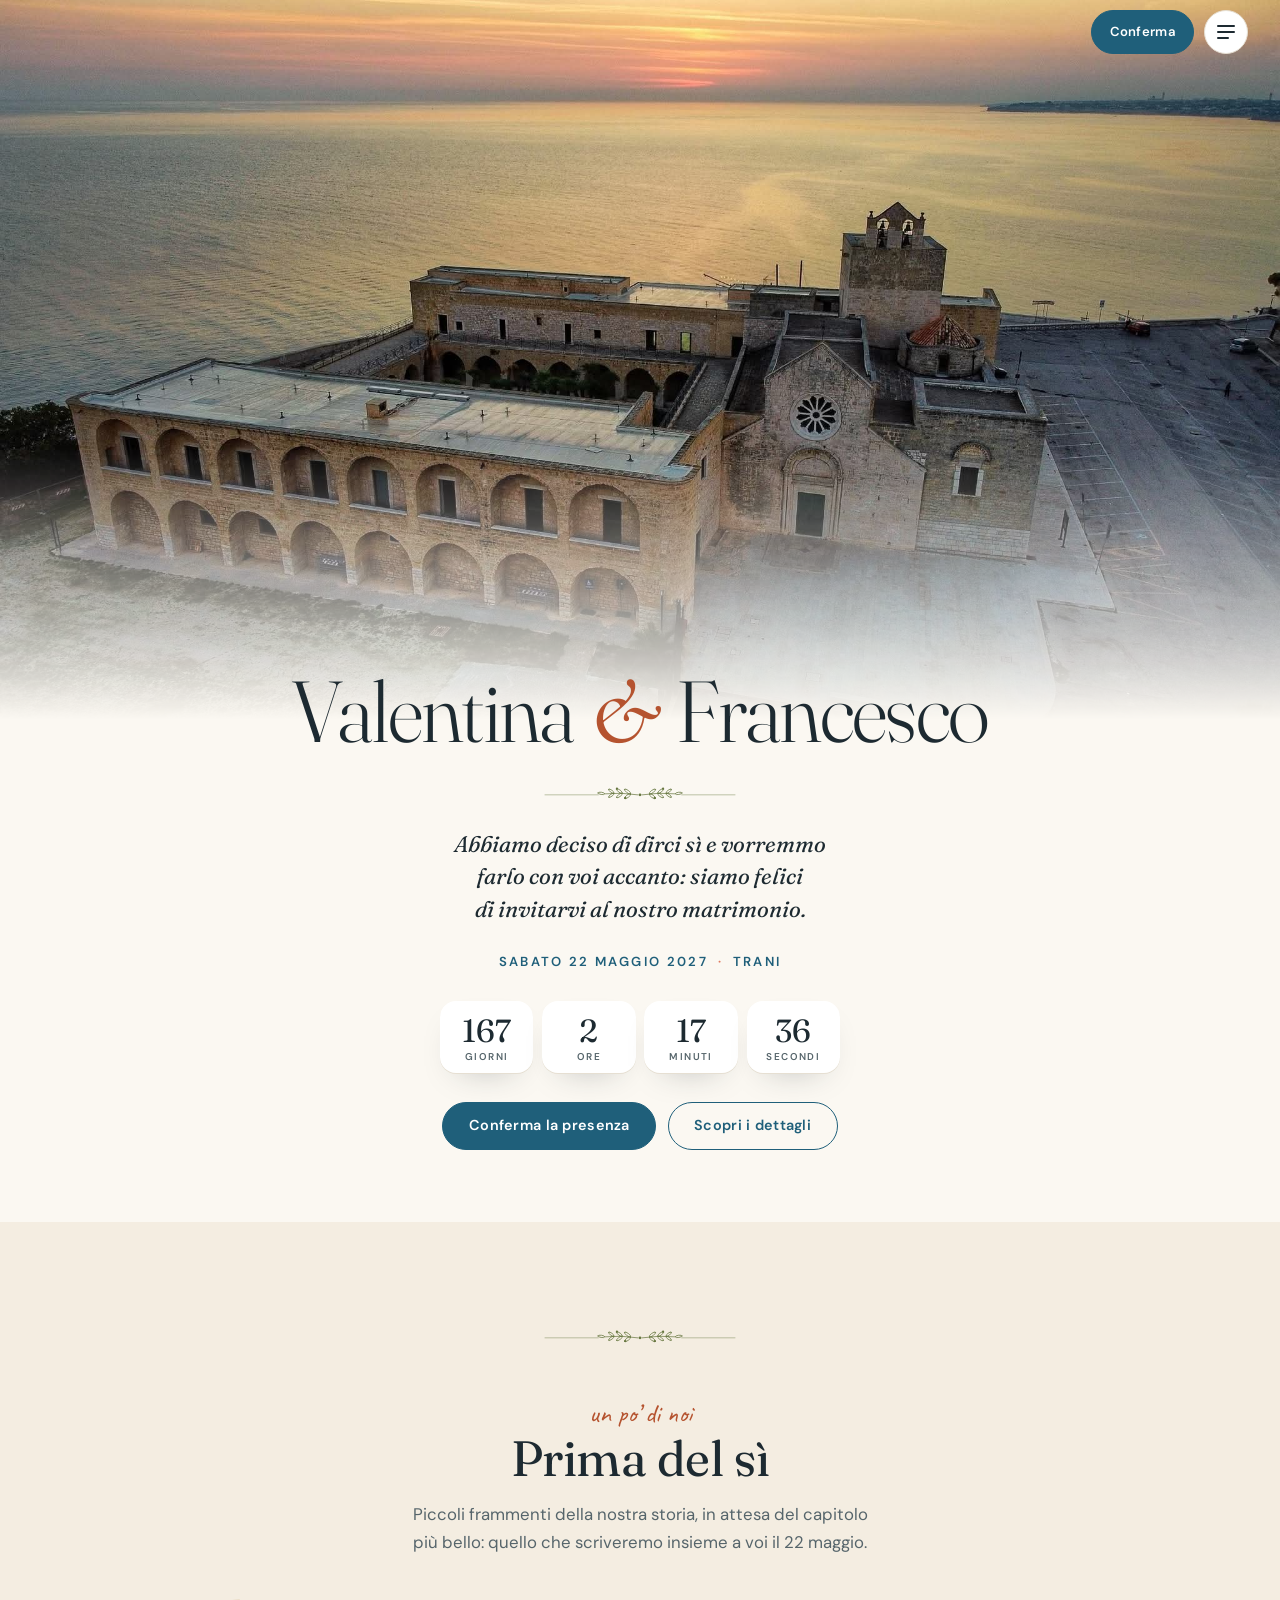
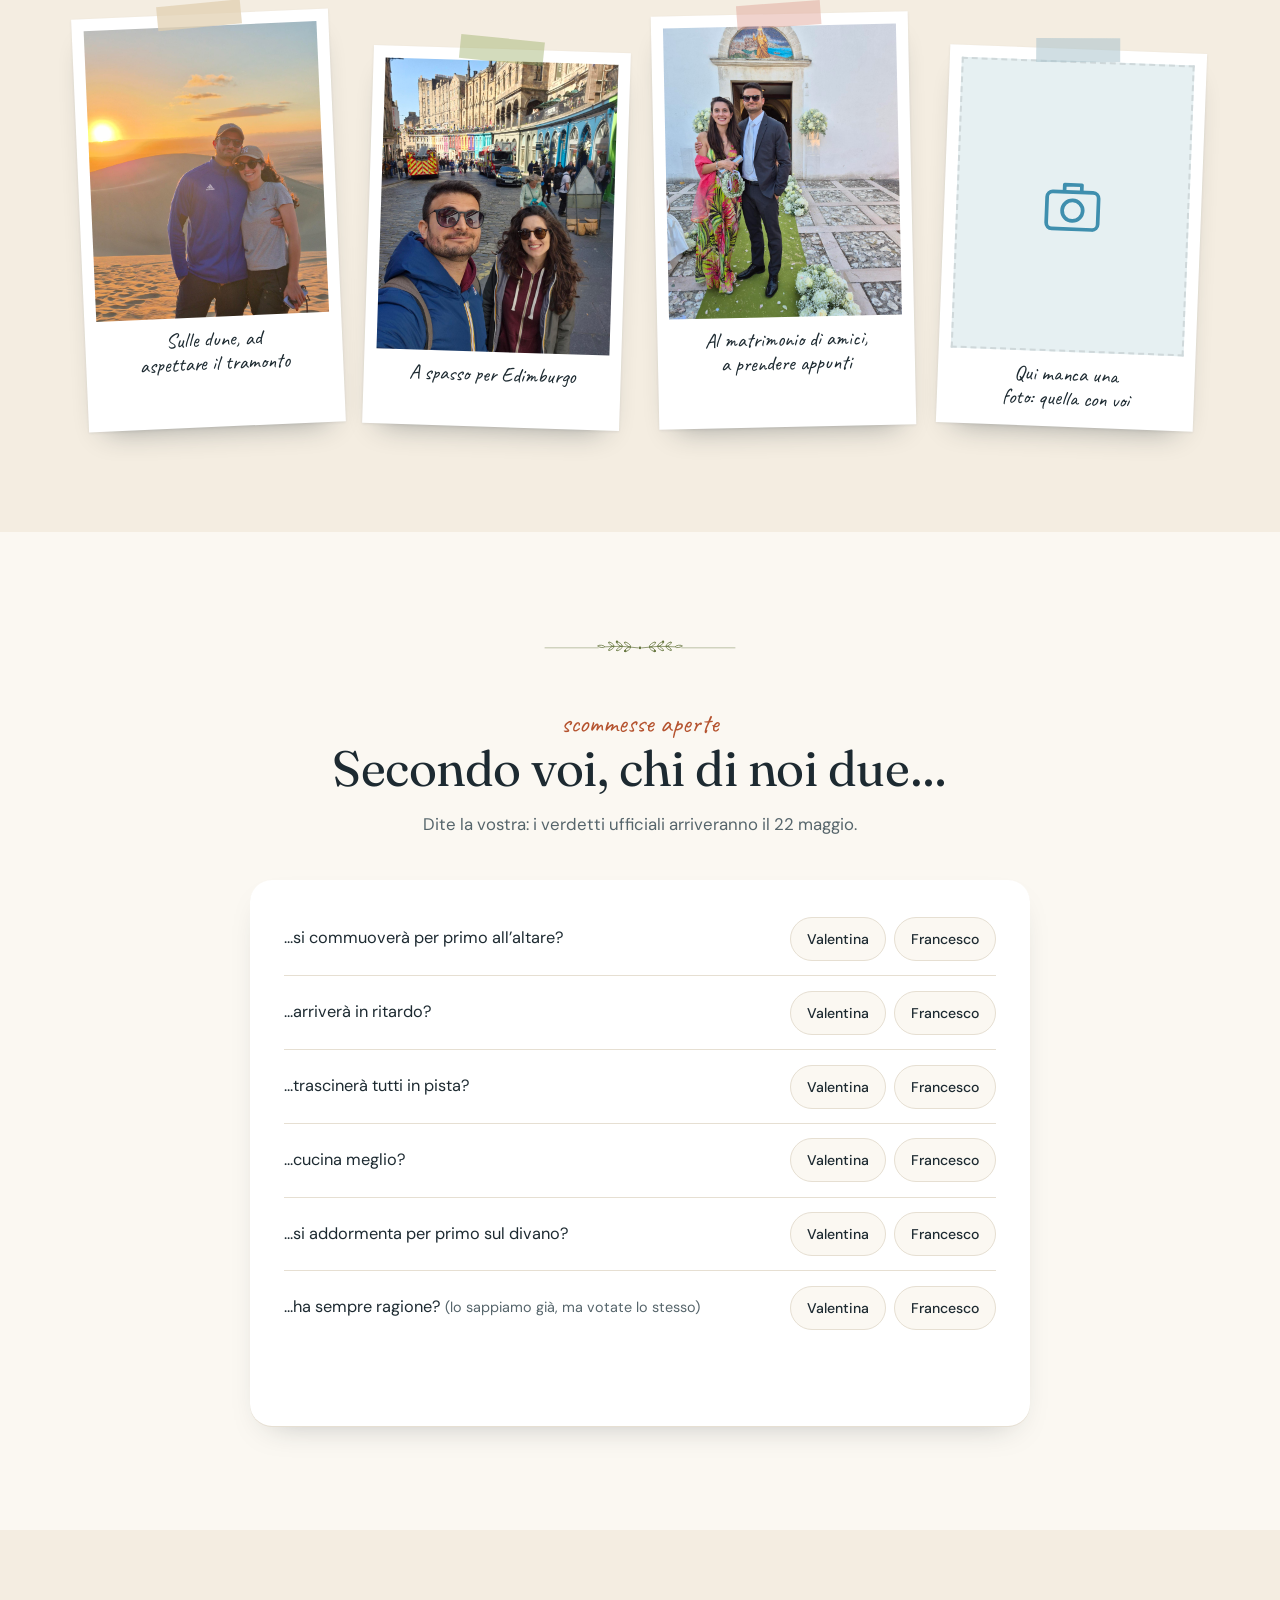
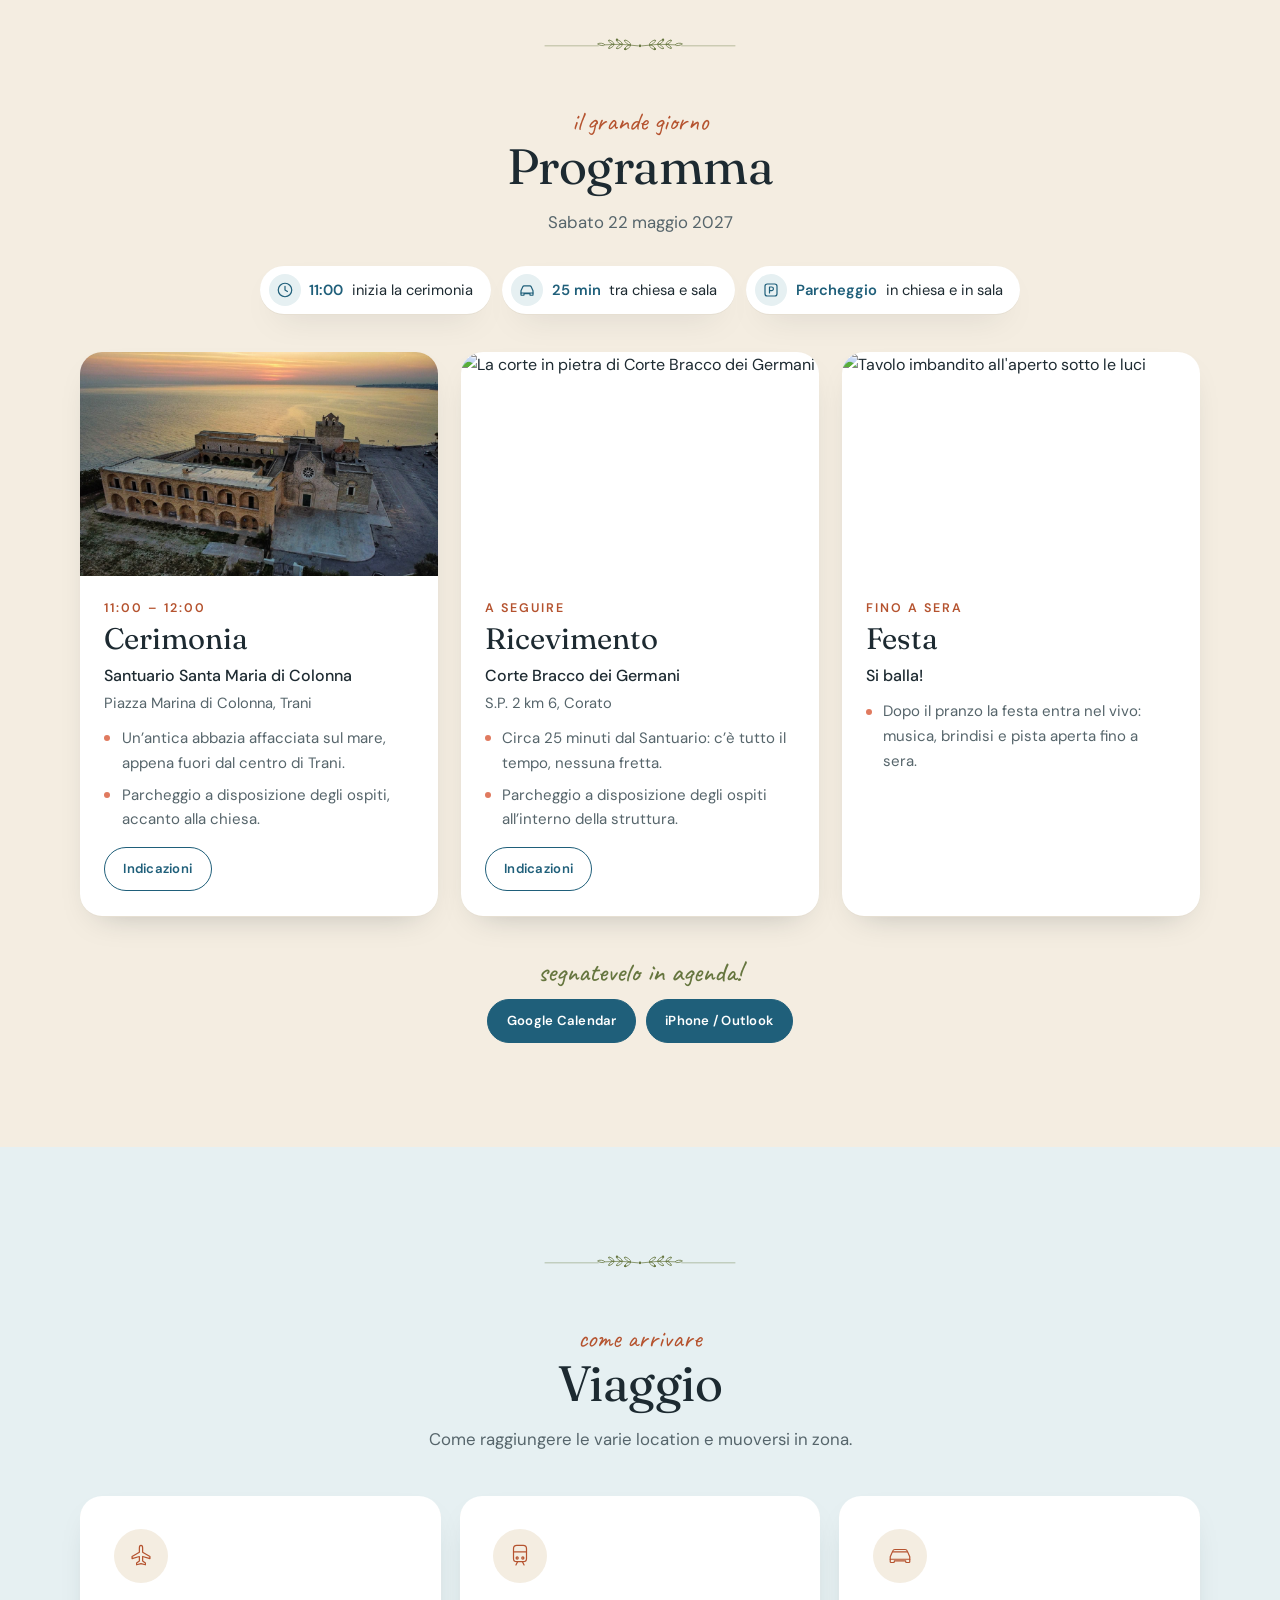
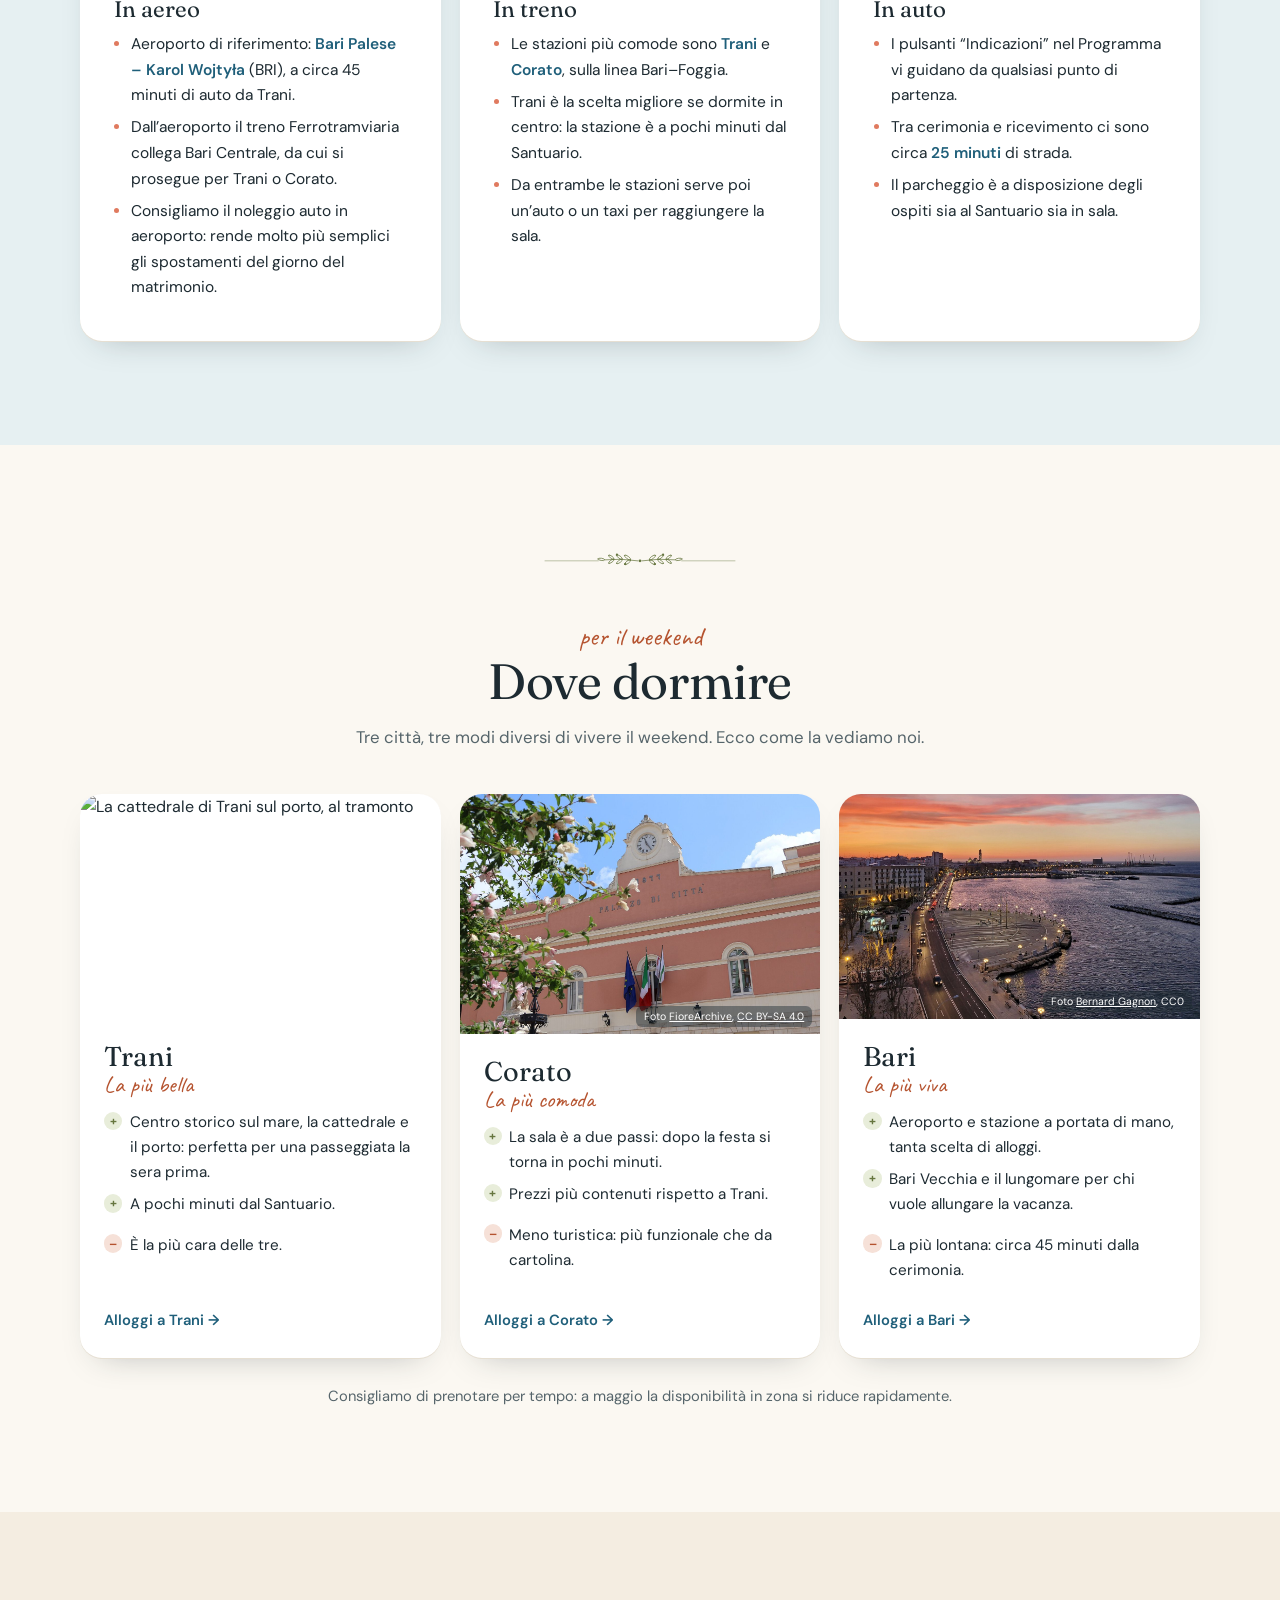
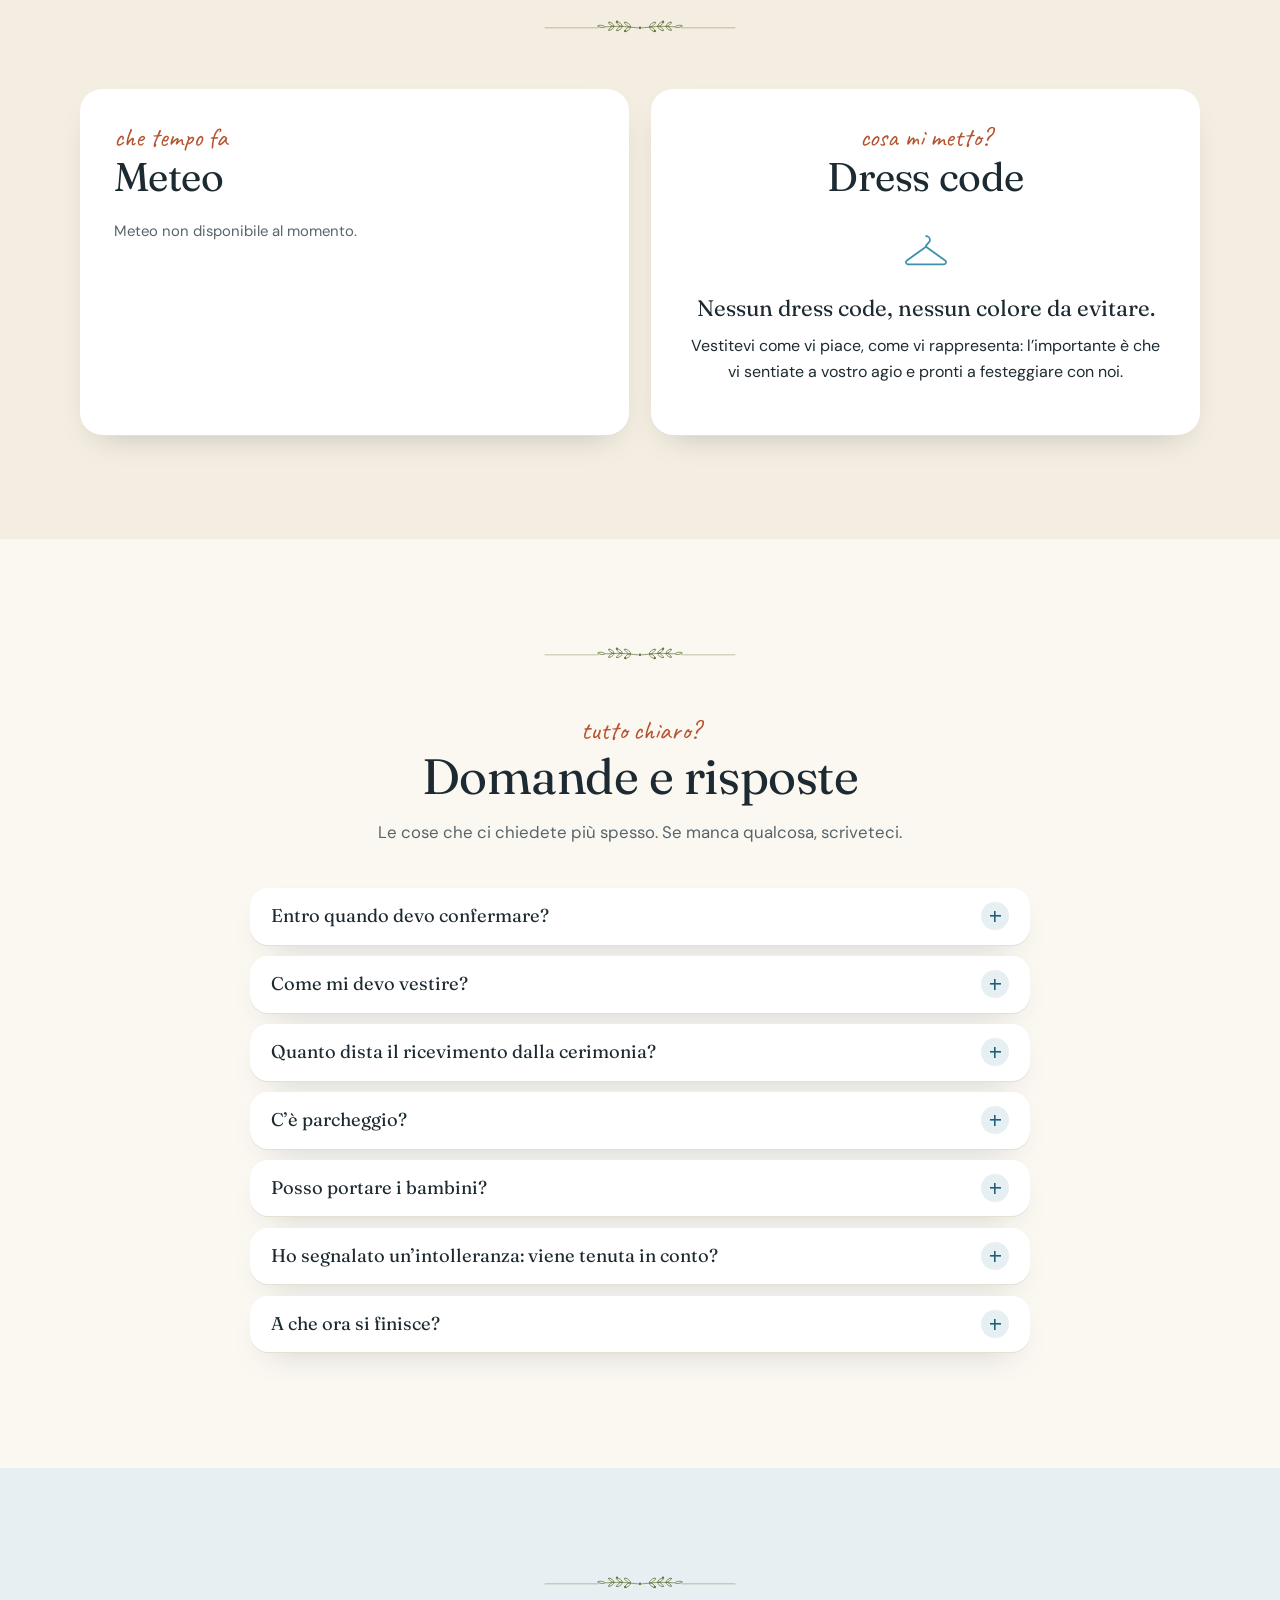
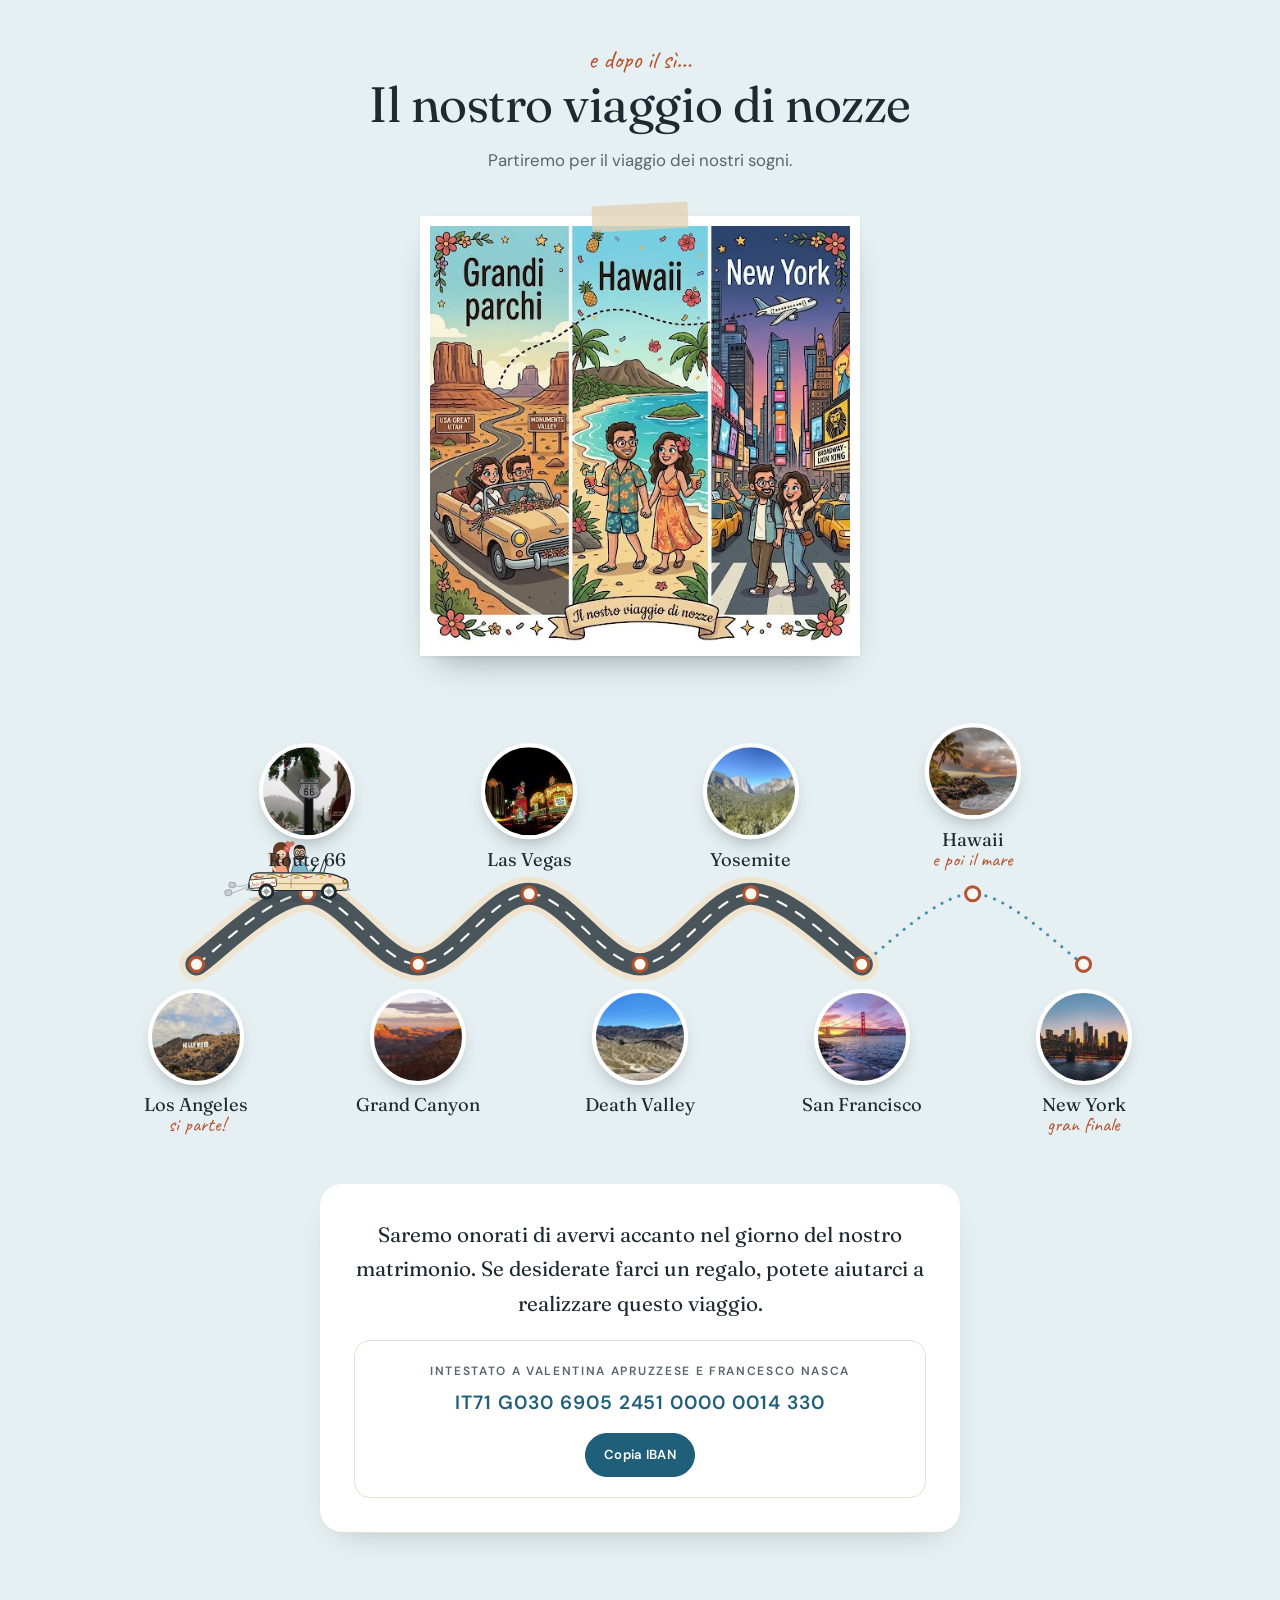
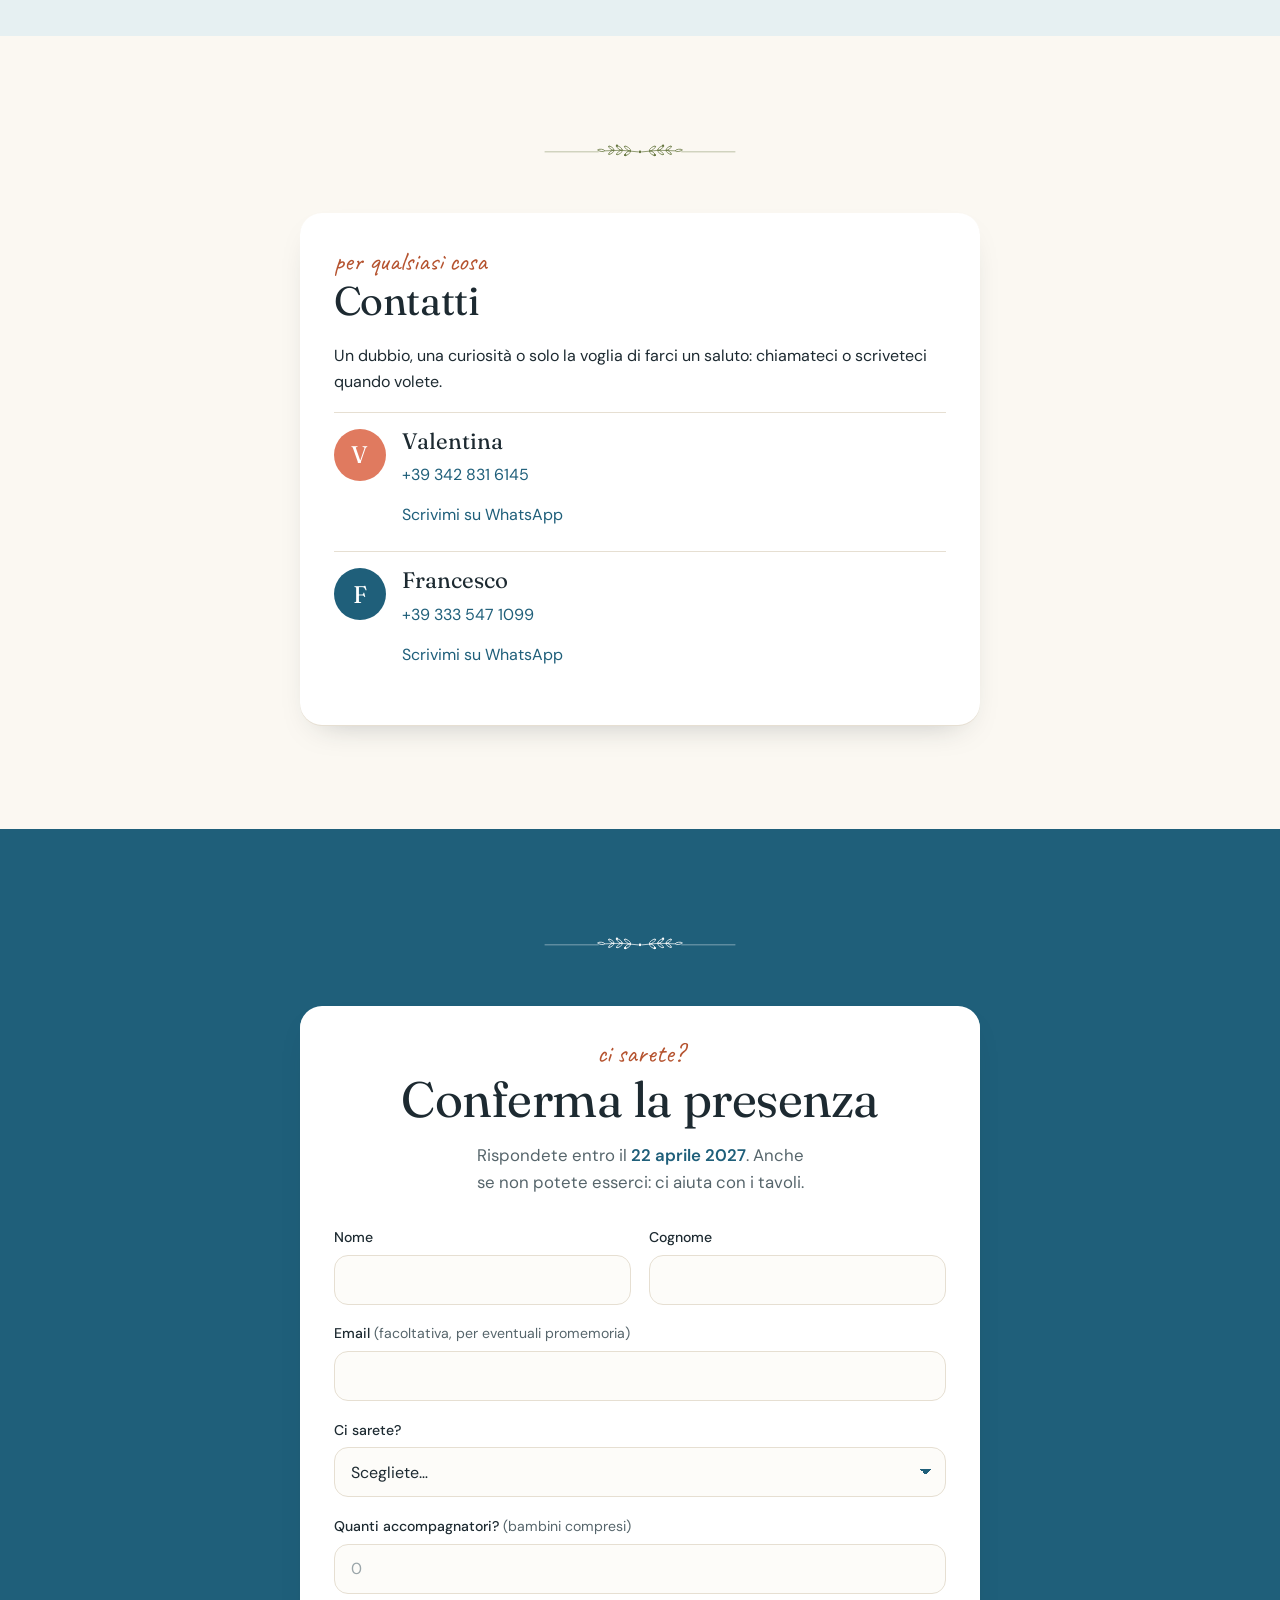
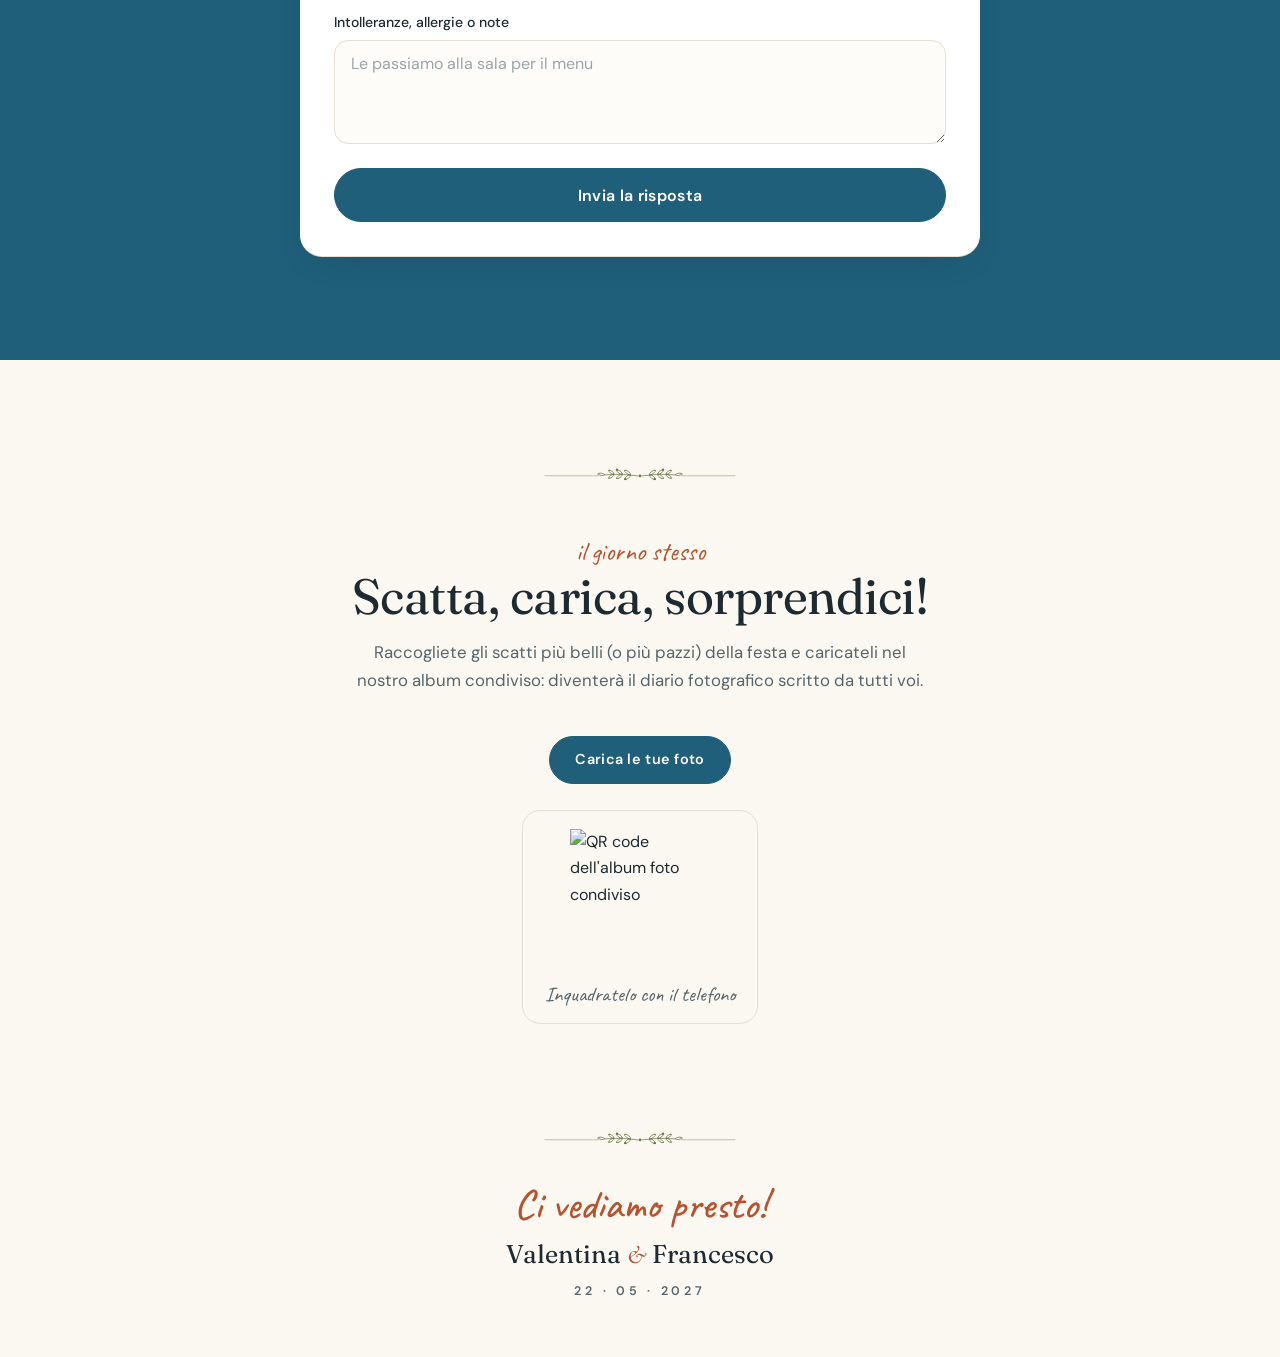
==== commit 82658d08: "Envelope-style link preview" ====
--- a/index.html
+++ b/index.html
@@ -13,7 +13,7 @@
 <meta property="og:title" content="Valentina &amp; Francesco — 22 maggio 2027">
 <meta property="og:description" content="Siete invitati al nostro matrimonio, il 22 maggio 2027 in Puglia. Qui trovate tutti i dettagli e la conferma di partecipazione.">
 <meta property="og:url" content="https://francesco-valentina-wedding.github.io/">
-<meta property="og:image" content="https://francesco-valentina-wedding.github.io/foto/og-sigillo.jpg">
+<meta property="og:image" content="https://francesco-valentina-wedding.github.io/foto/og-busta.jpg">
 <meta property="og:image:width" content="1200">
 <meta property="og:image:height" content="630">
 <meta name="twitter:card" content="summary_large_image">
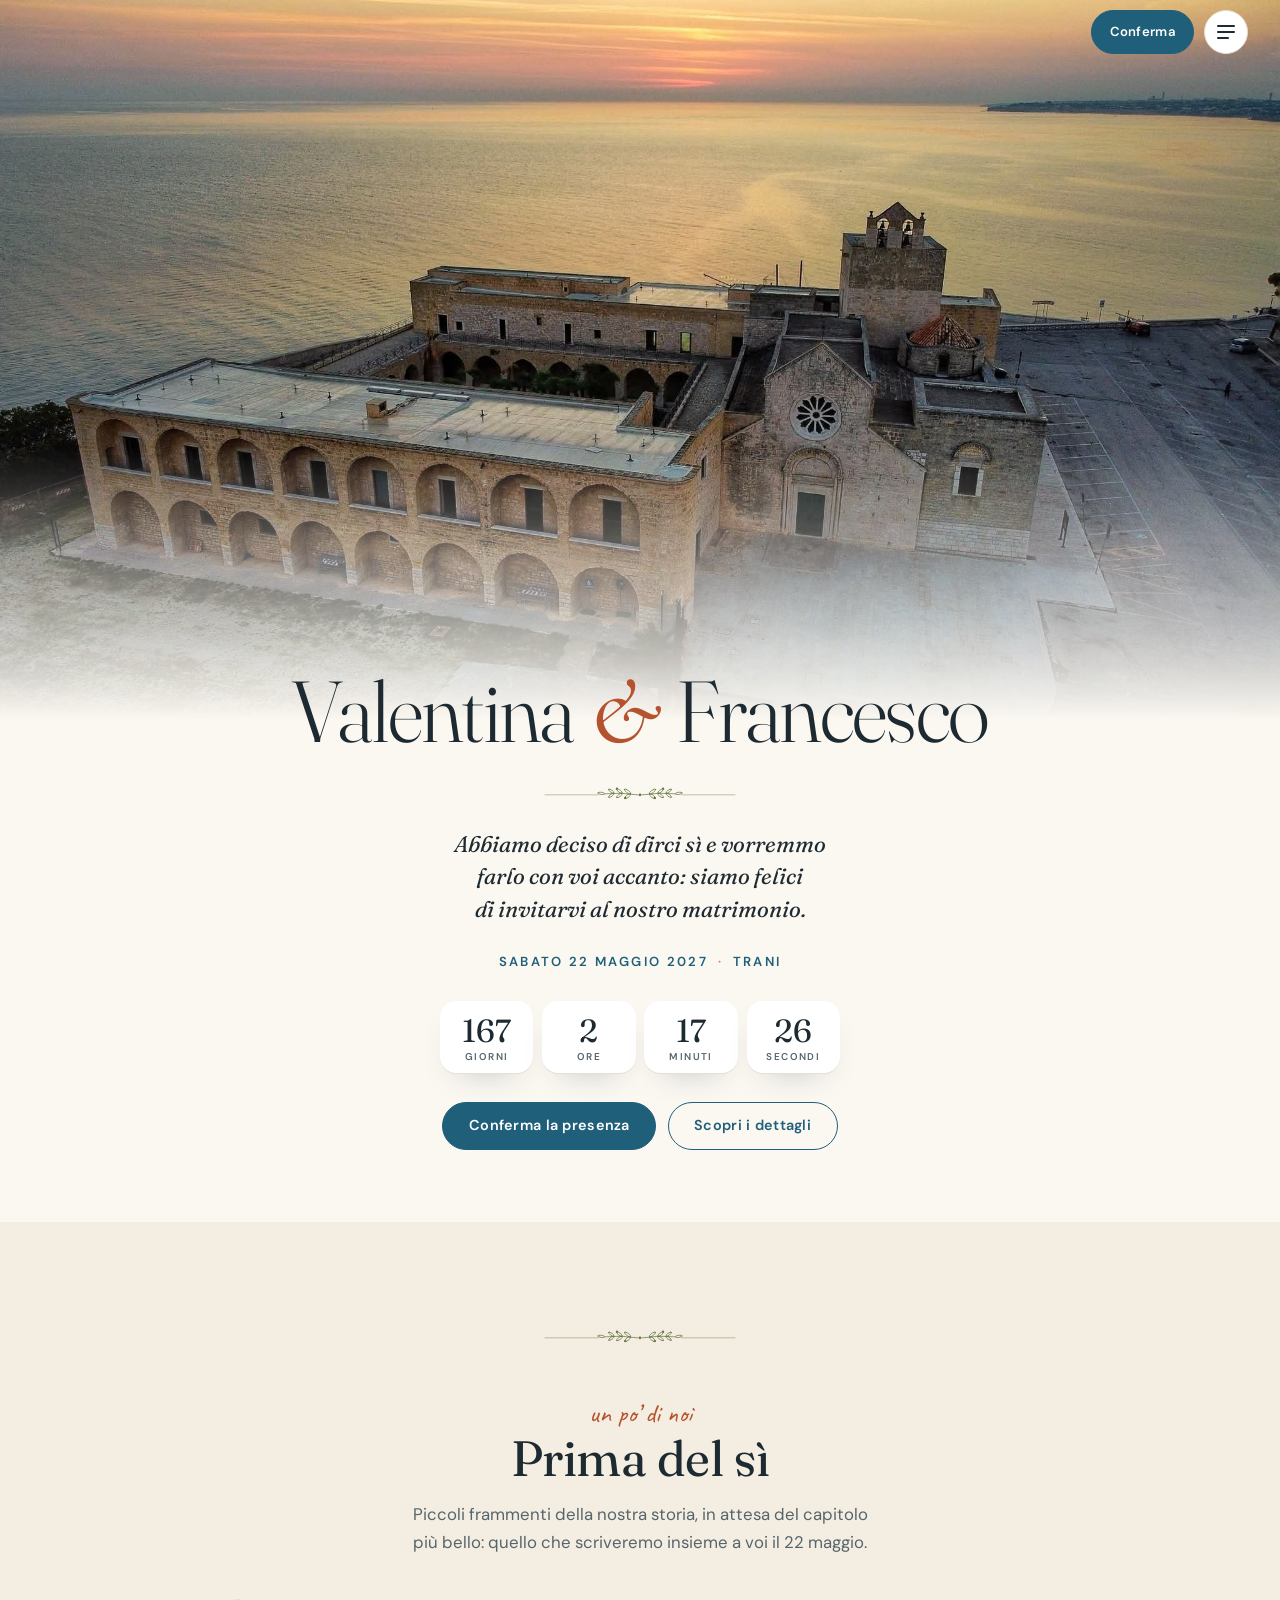
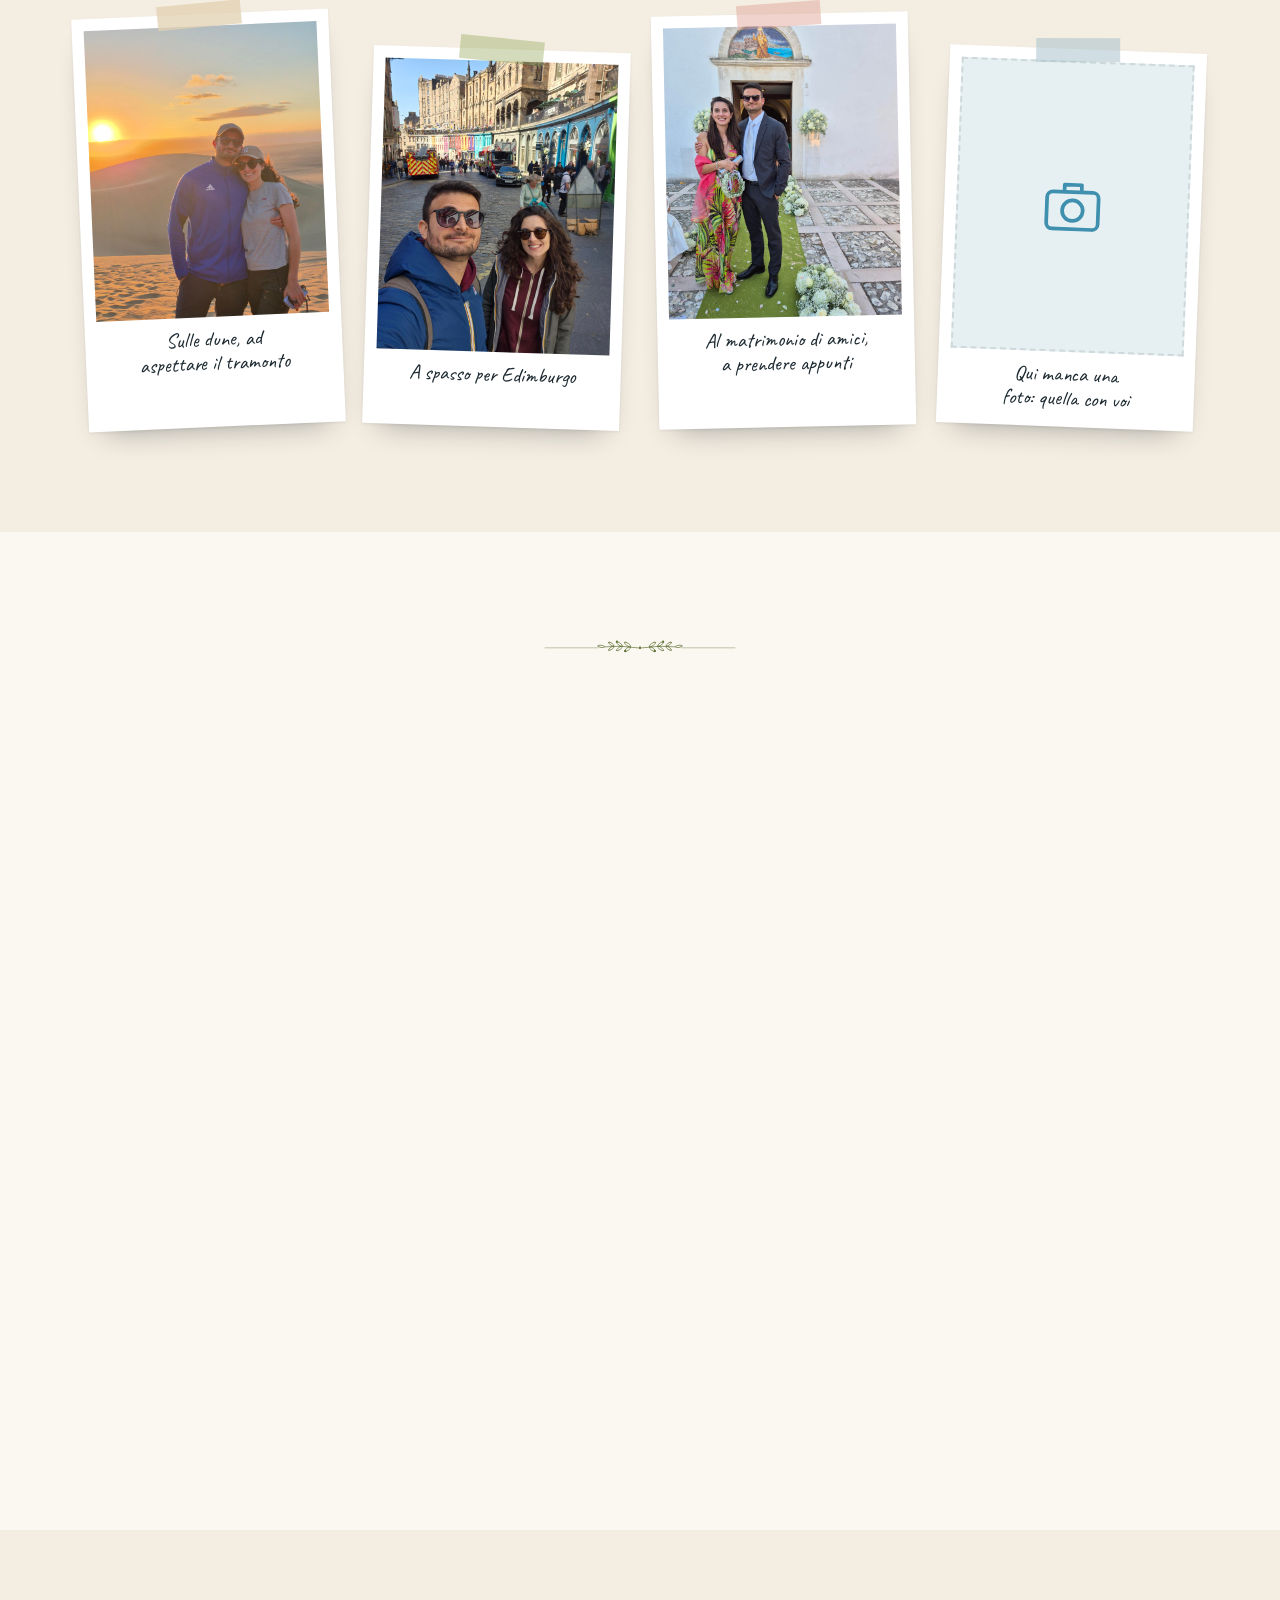
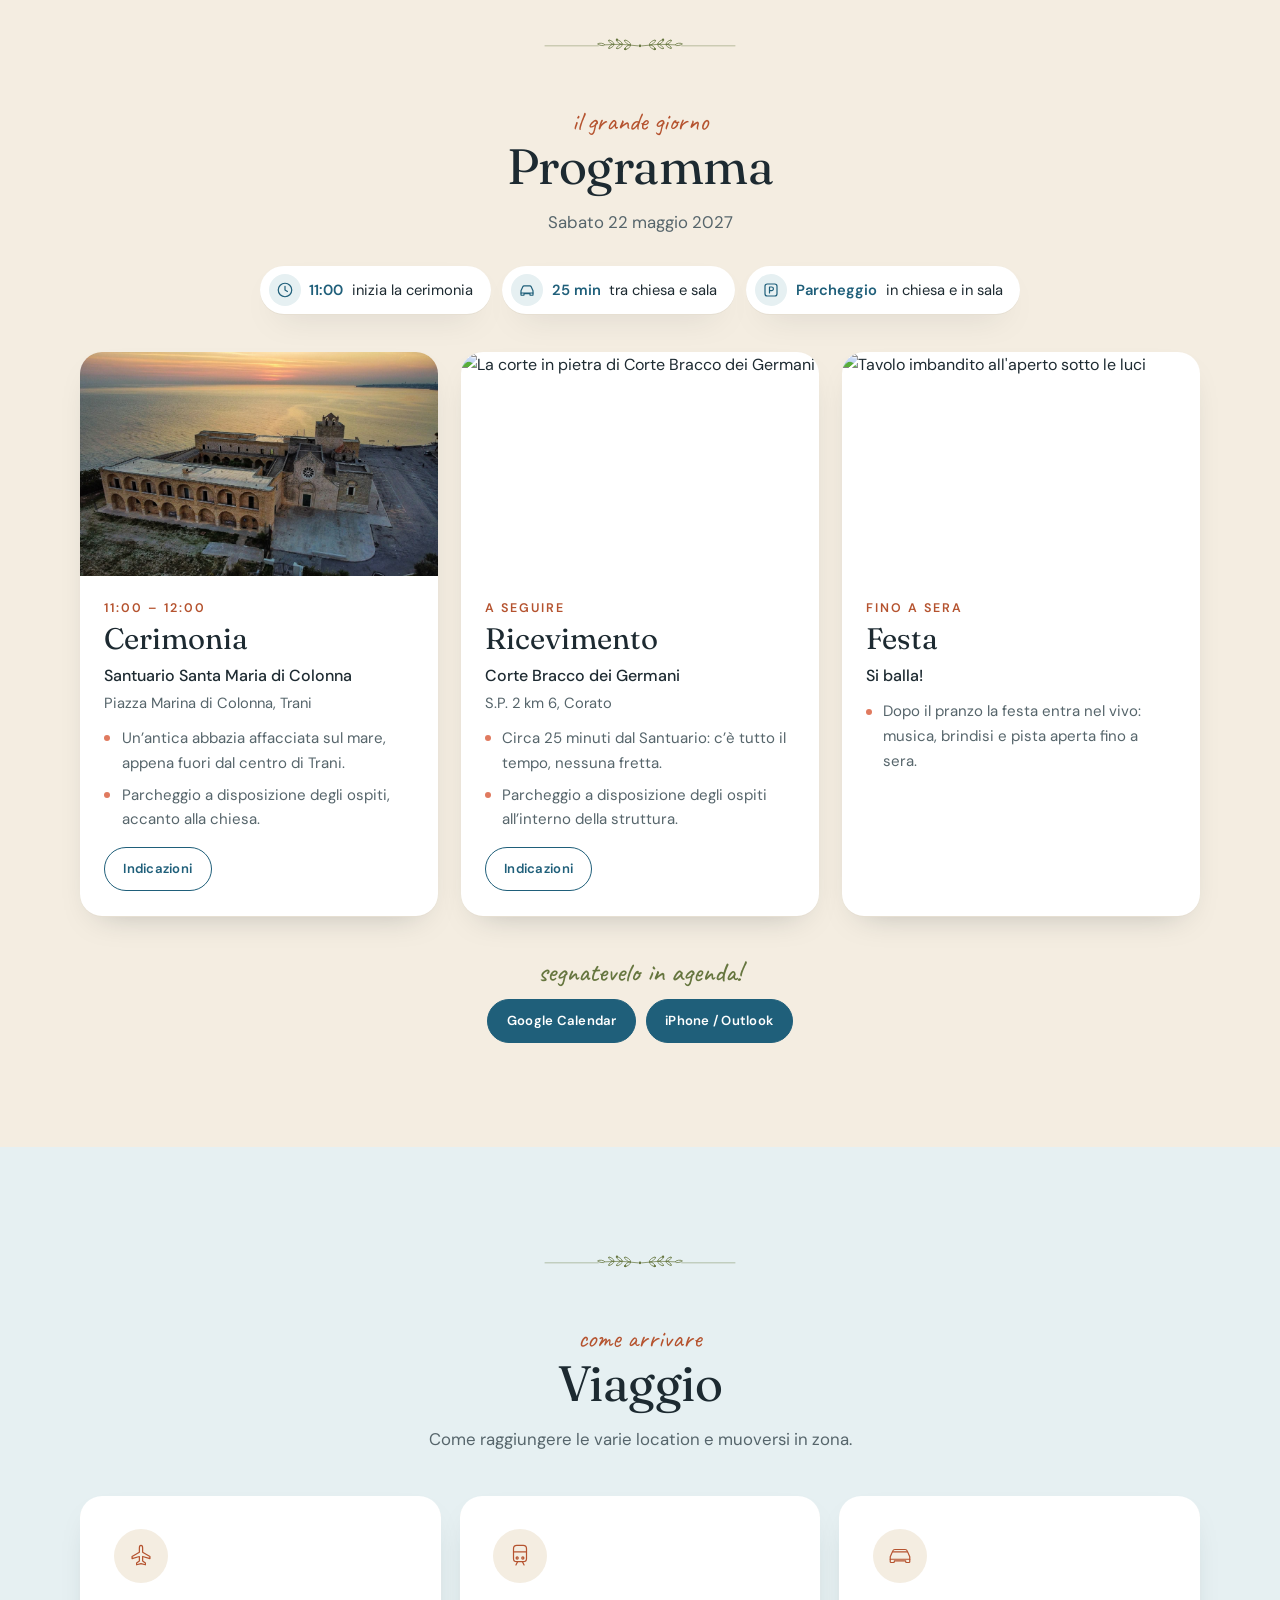
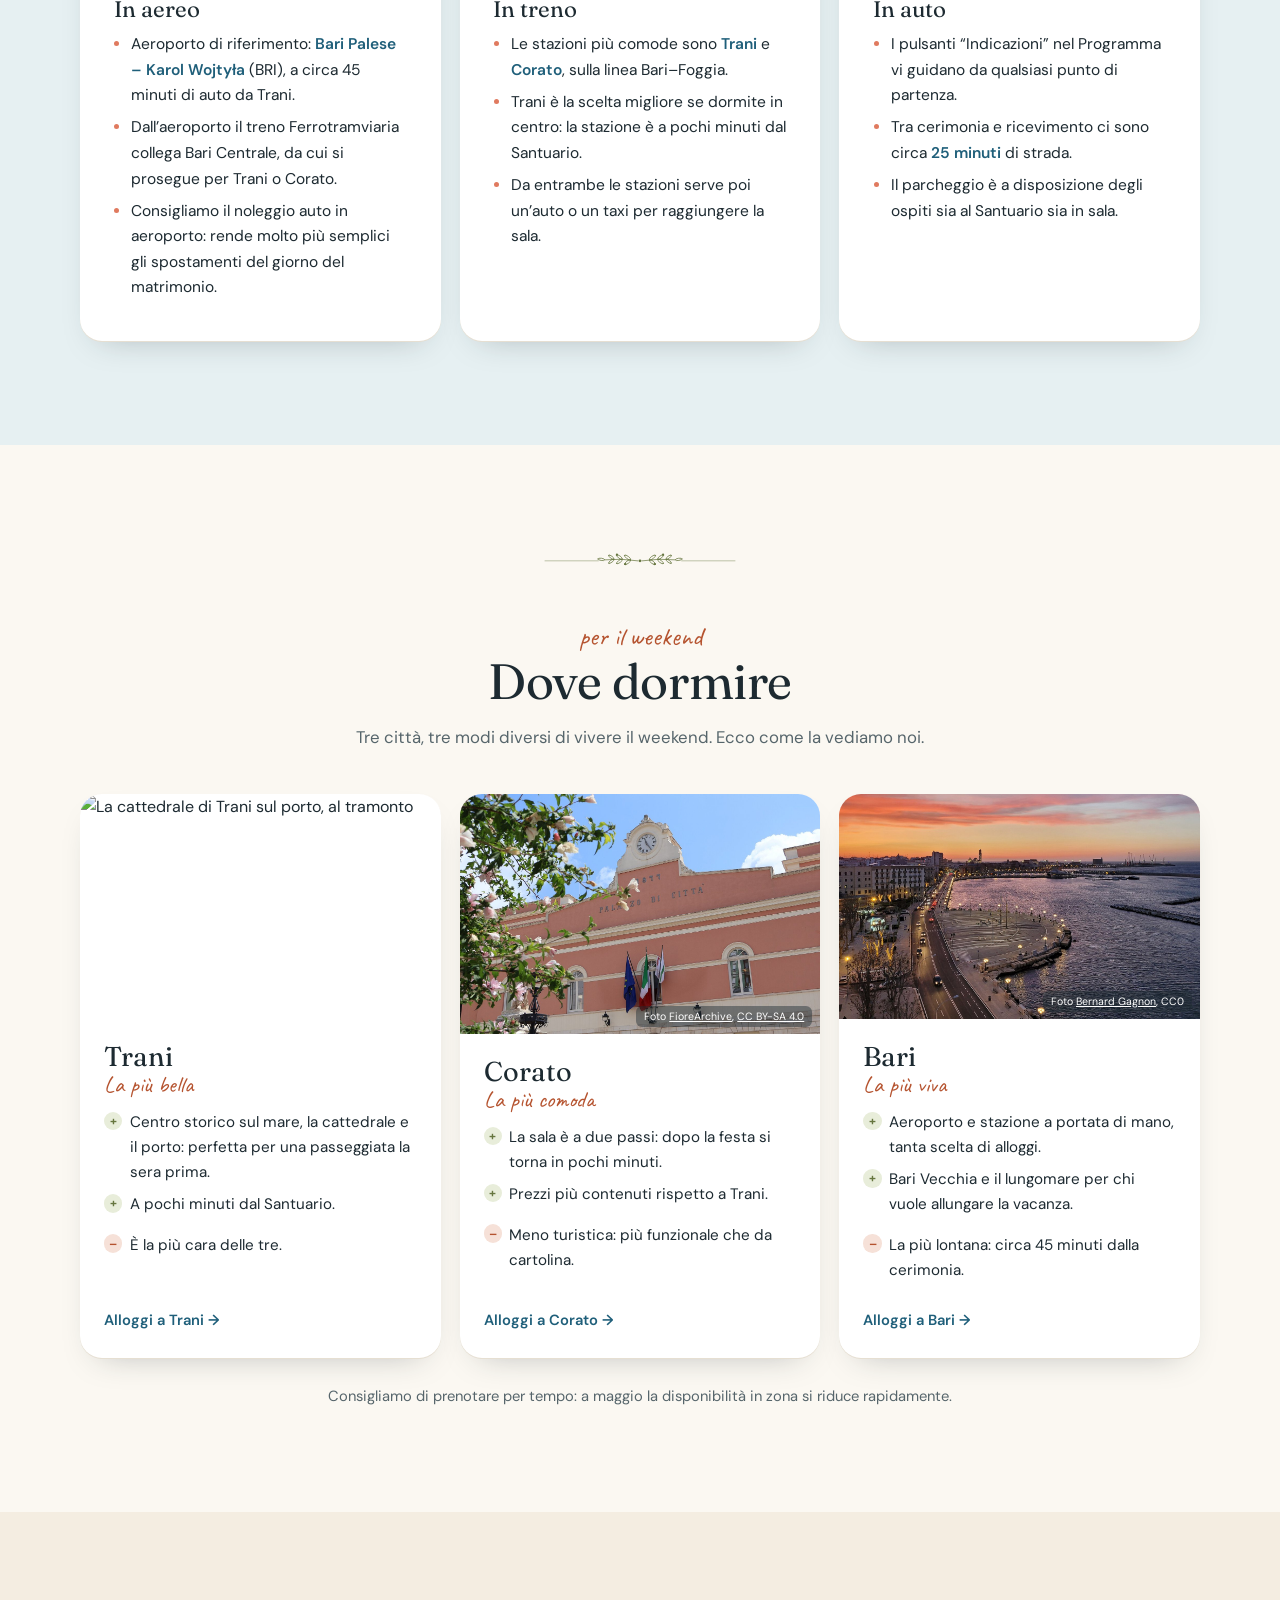
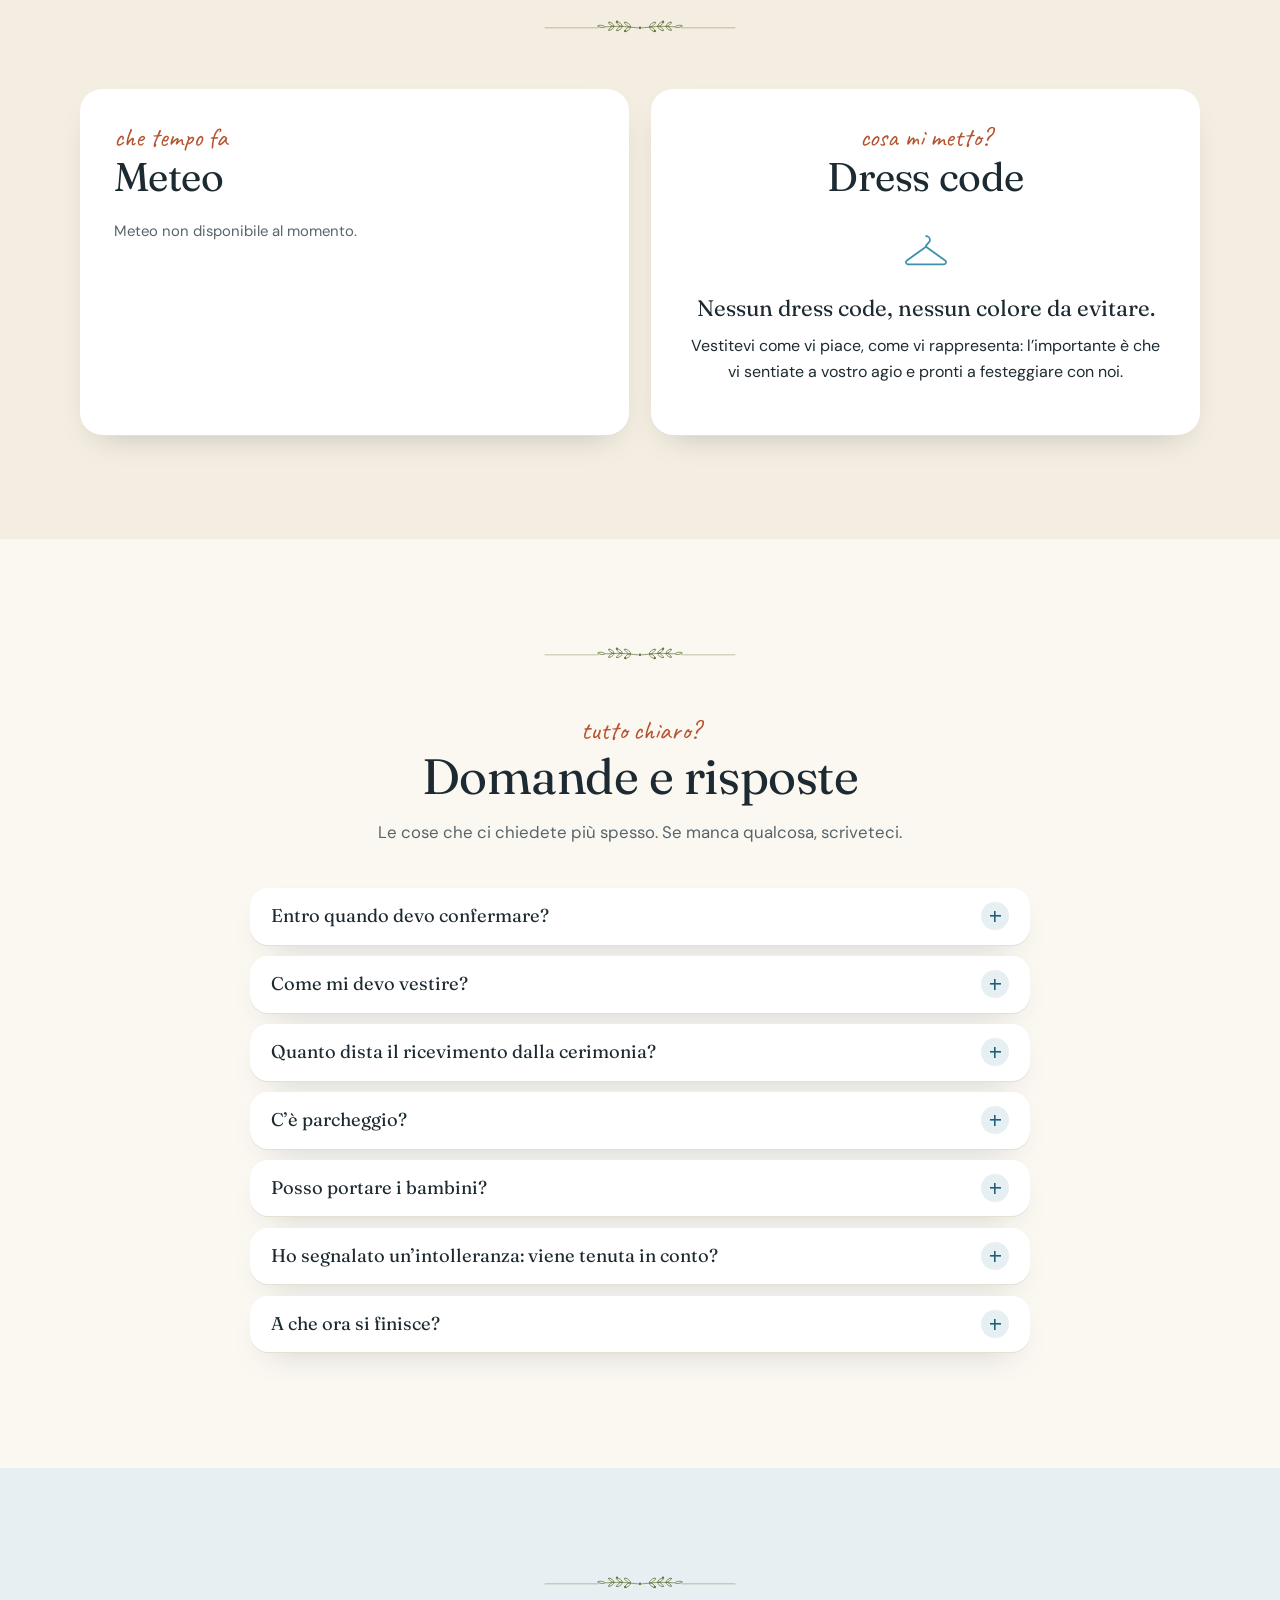
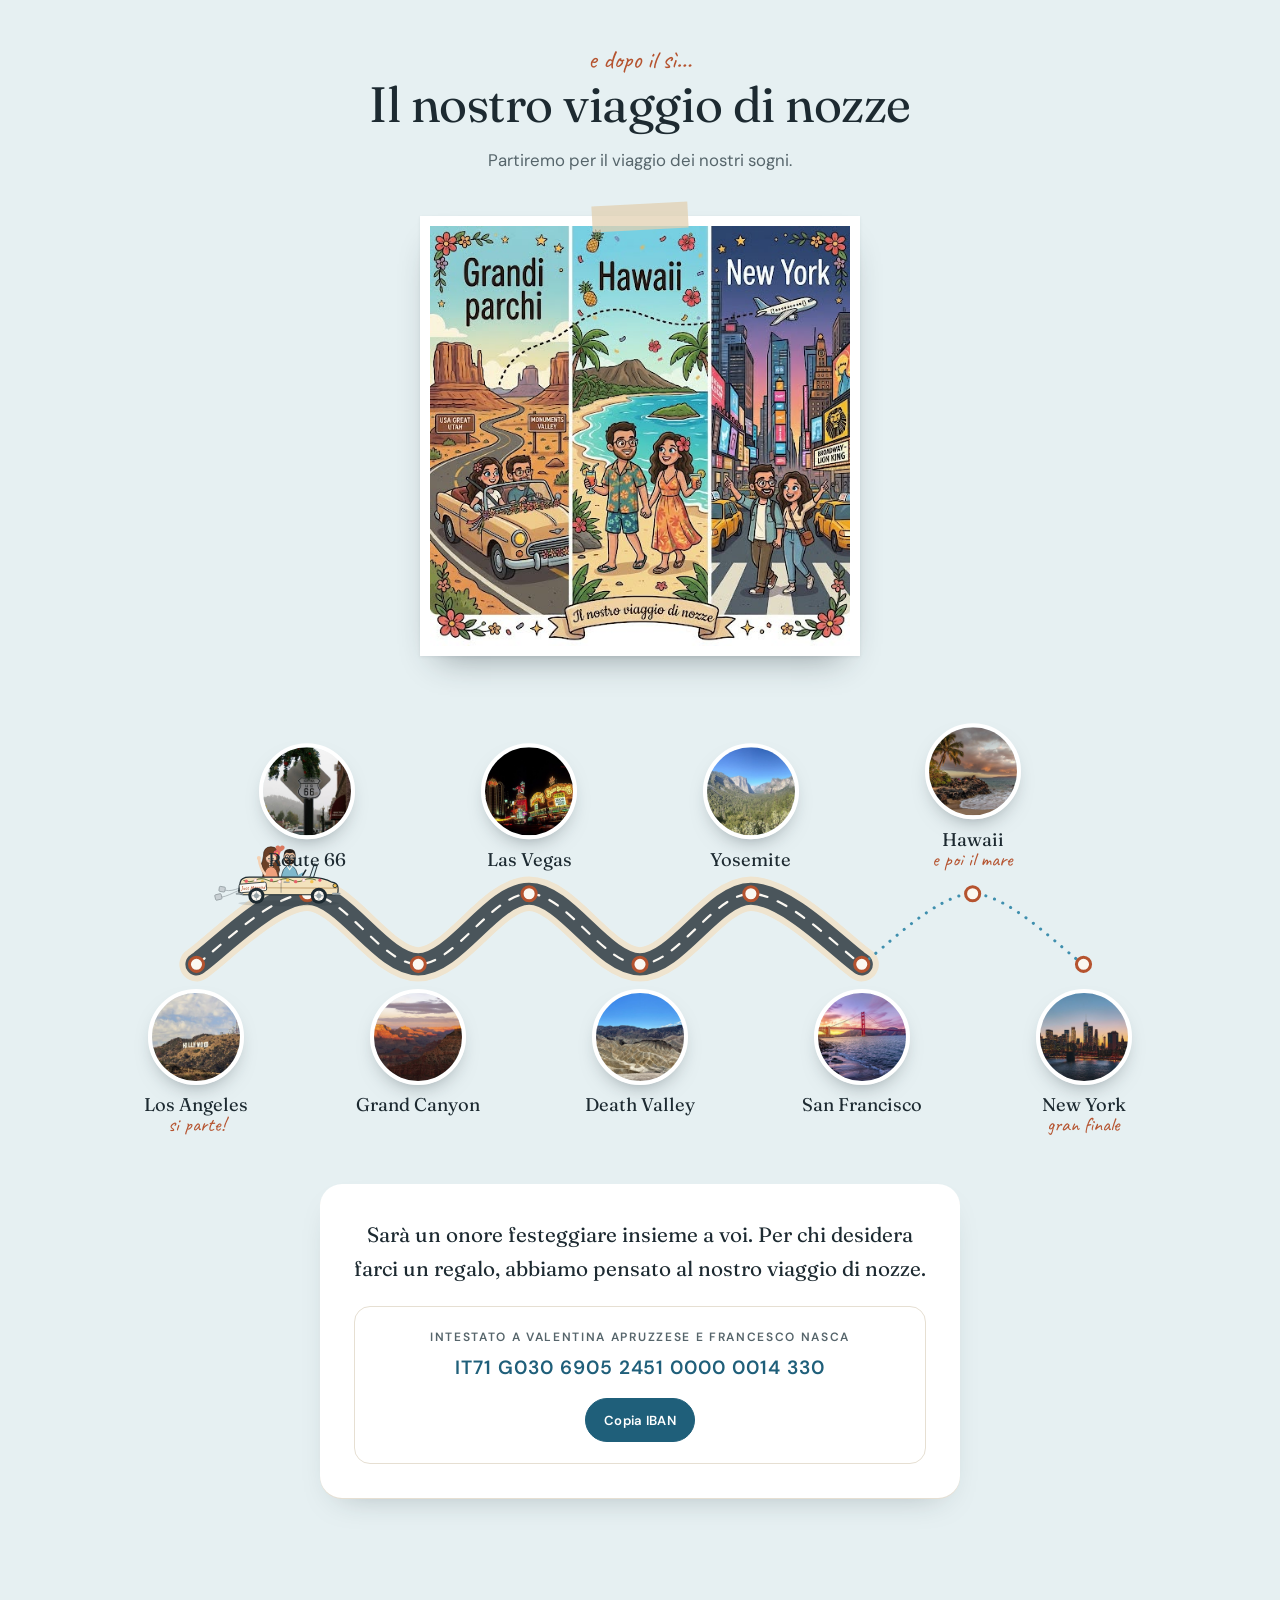
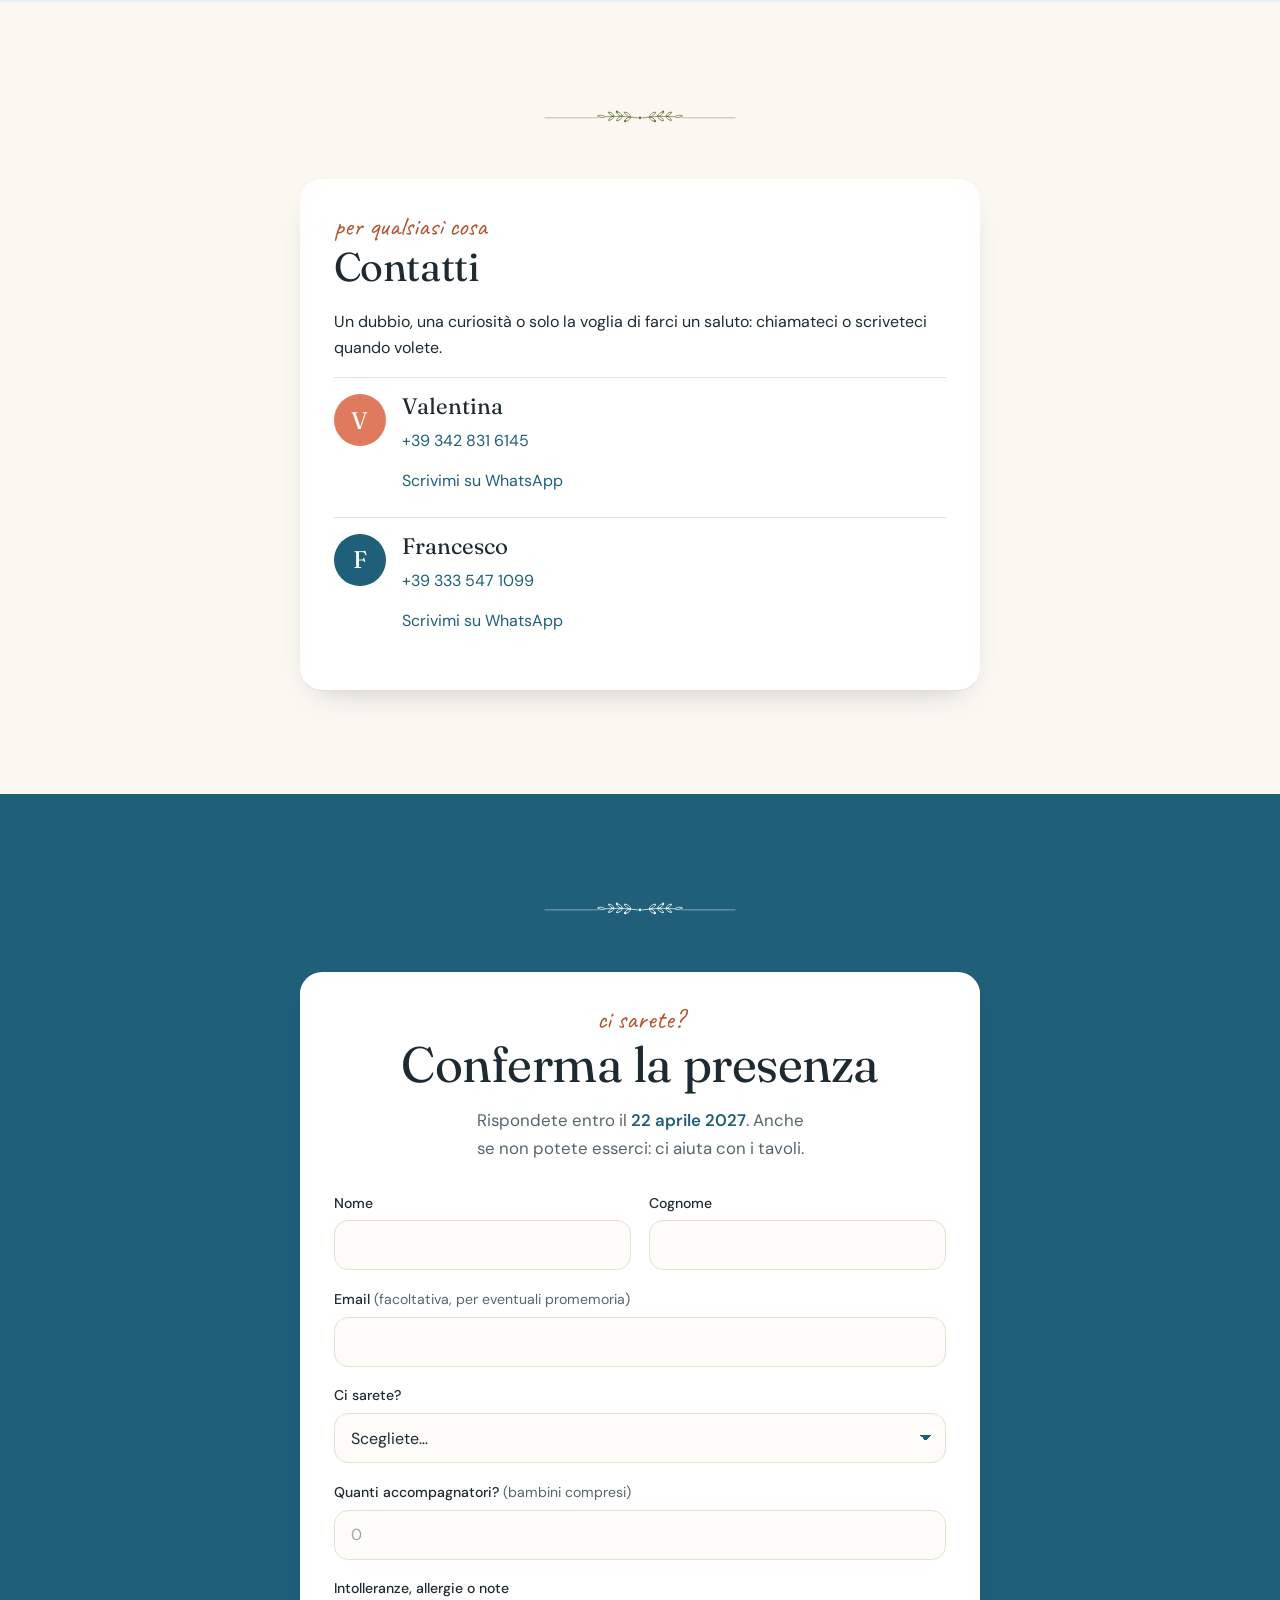
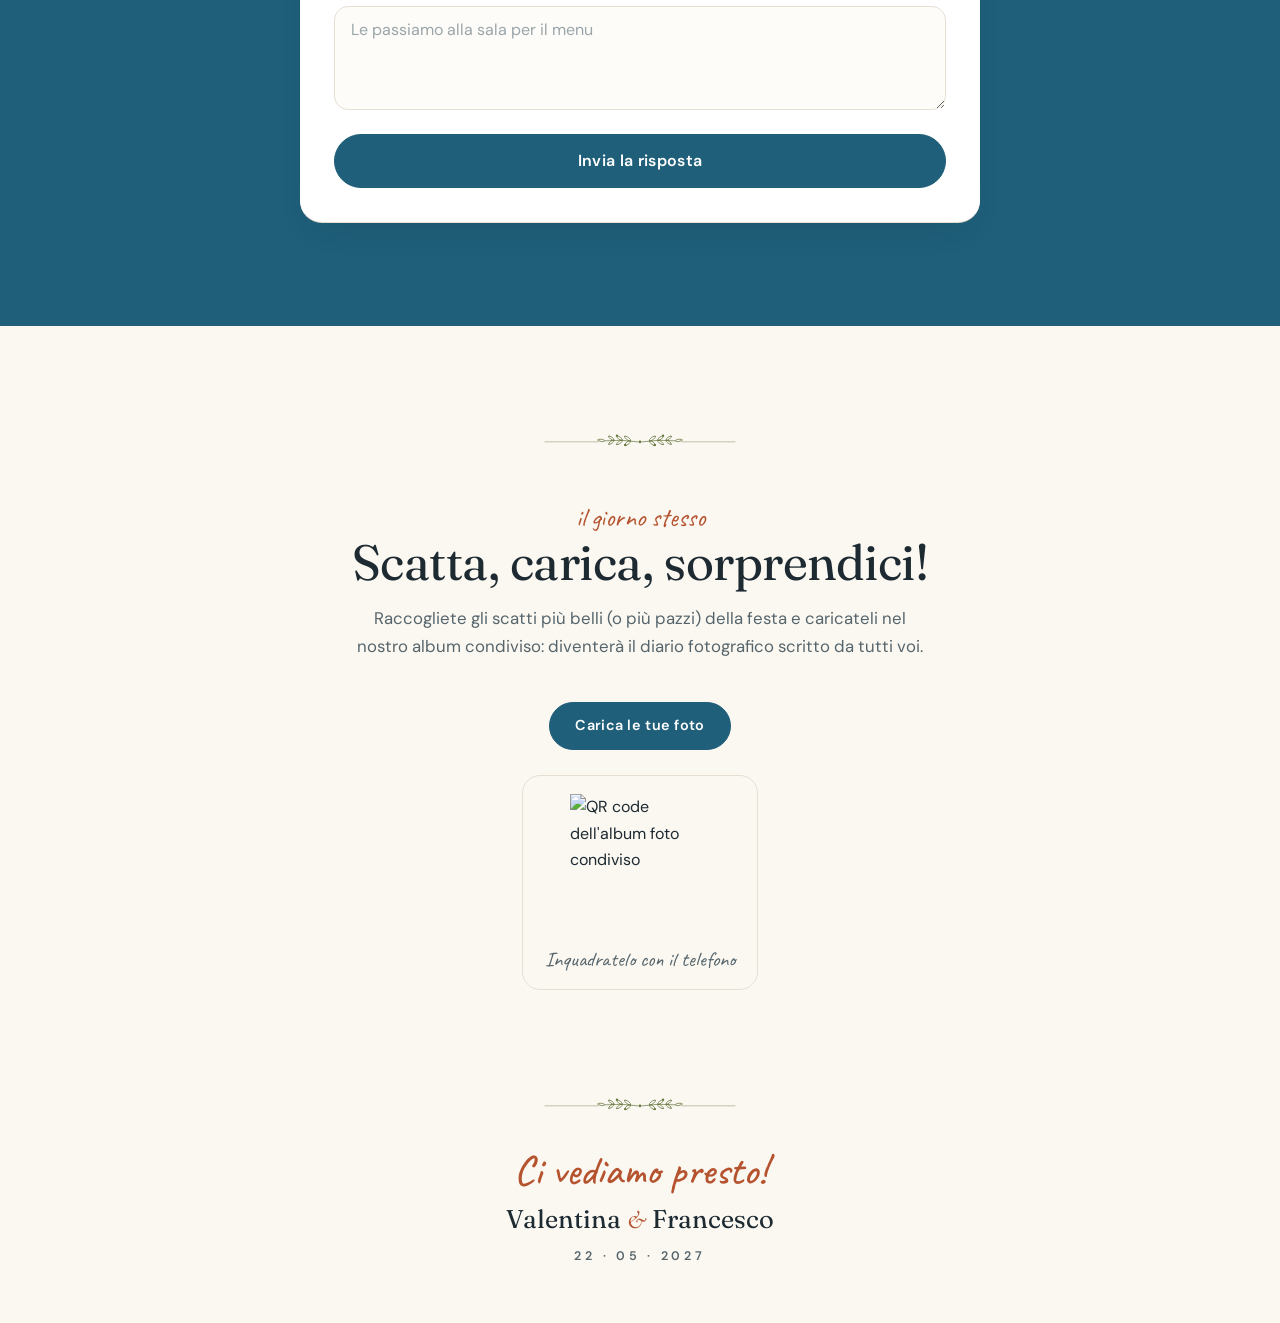
==== commit e090dfd5: "Gift note: final wording" ====
--- a/index.html
+++ b/index.html
@@ -506,7 +506,7 @@
     </div>
 
     <div class="card iban-card">
-      <p class="iban-intro">Saremo onorati di avervi accanto nel giorno del nostro matrimonio. Se desiderate farci un regalo, potete aiutarci a realizzare questo viaggio.</p>
+      <p class="iban-intro">Sar&agrave; un onore festeggiare insieme a voi. Per chi desidera farci un regalo, abbiamo pensato al nostro viaggio di nozze.</p>
       <div class="iban-box">
         <p class="iban-label">Intestato a Valentina Apruzzese e Francesco Nasca</p>
         <p class="iban">IT71 G030 6905 2451 0000 0014 330</p>
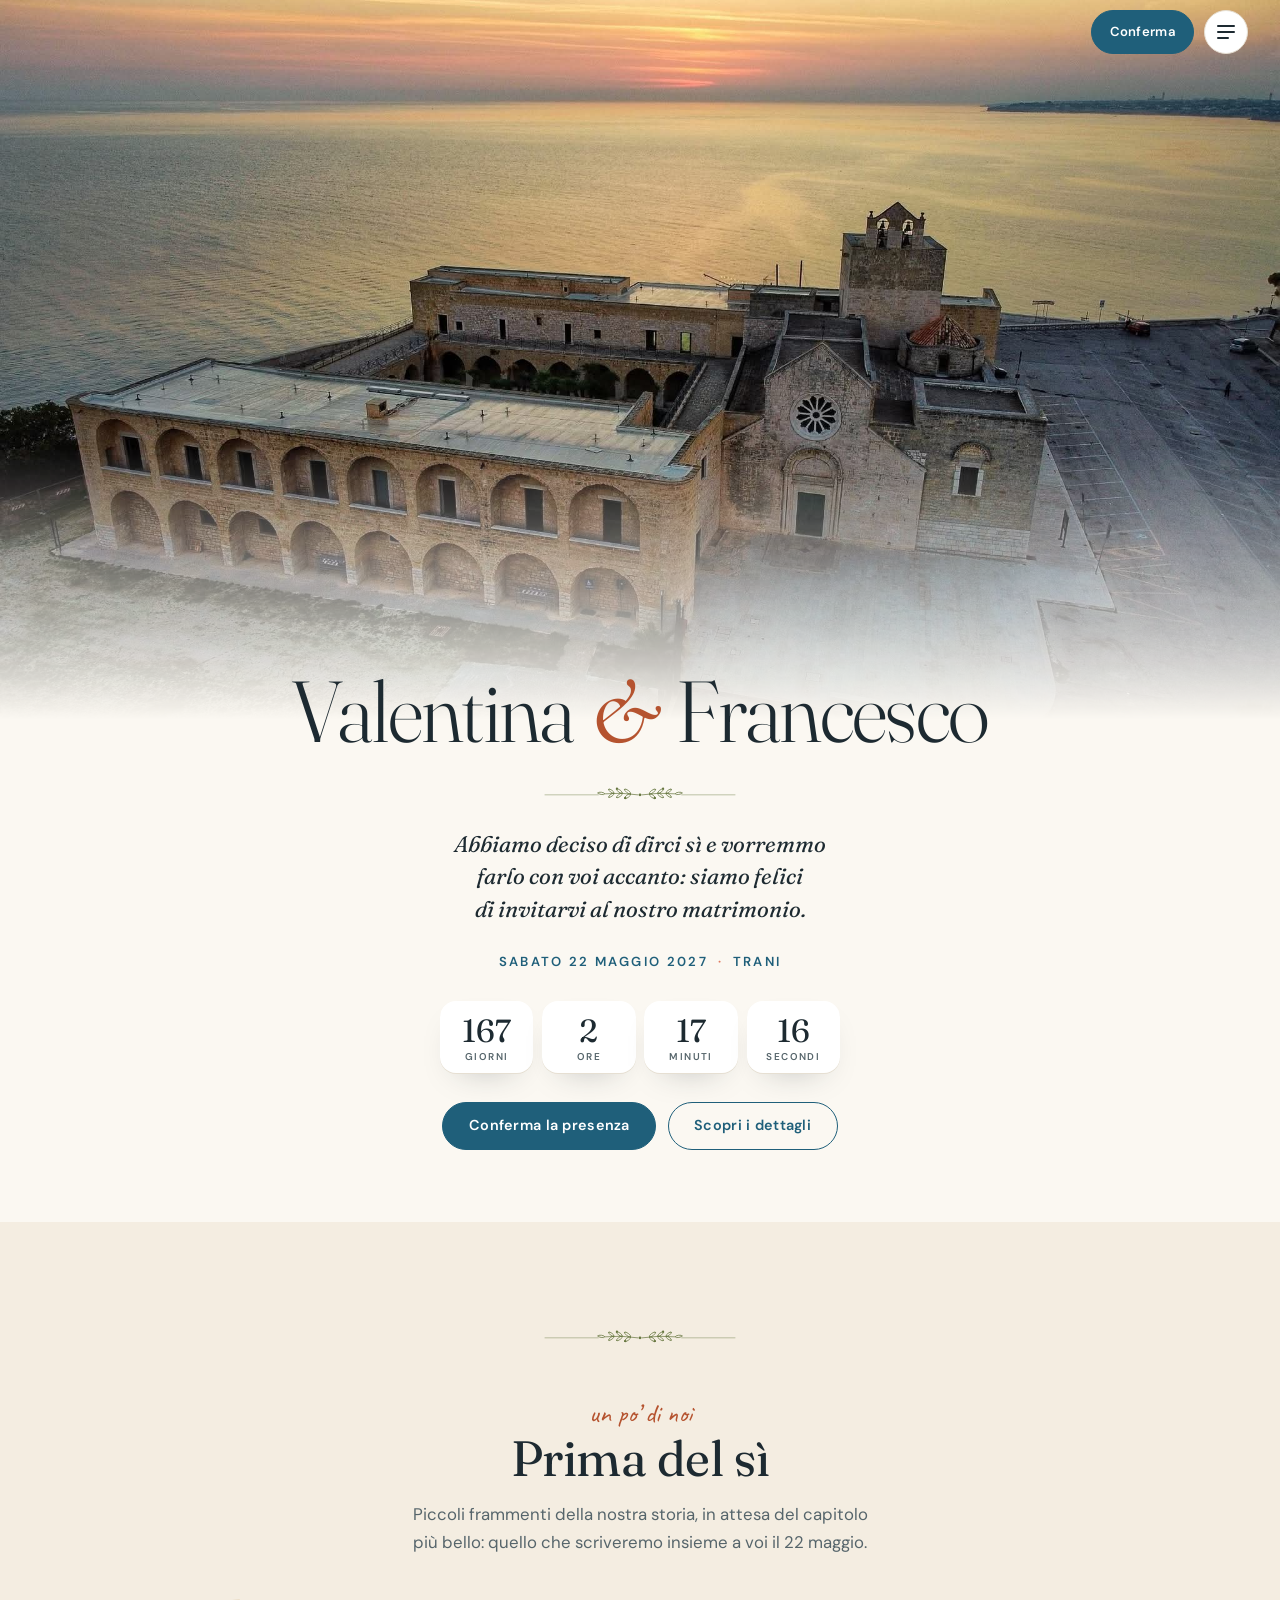
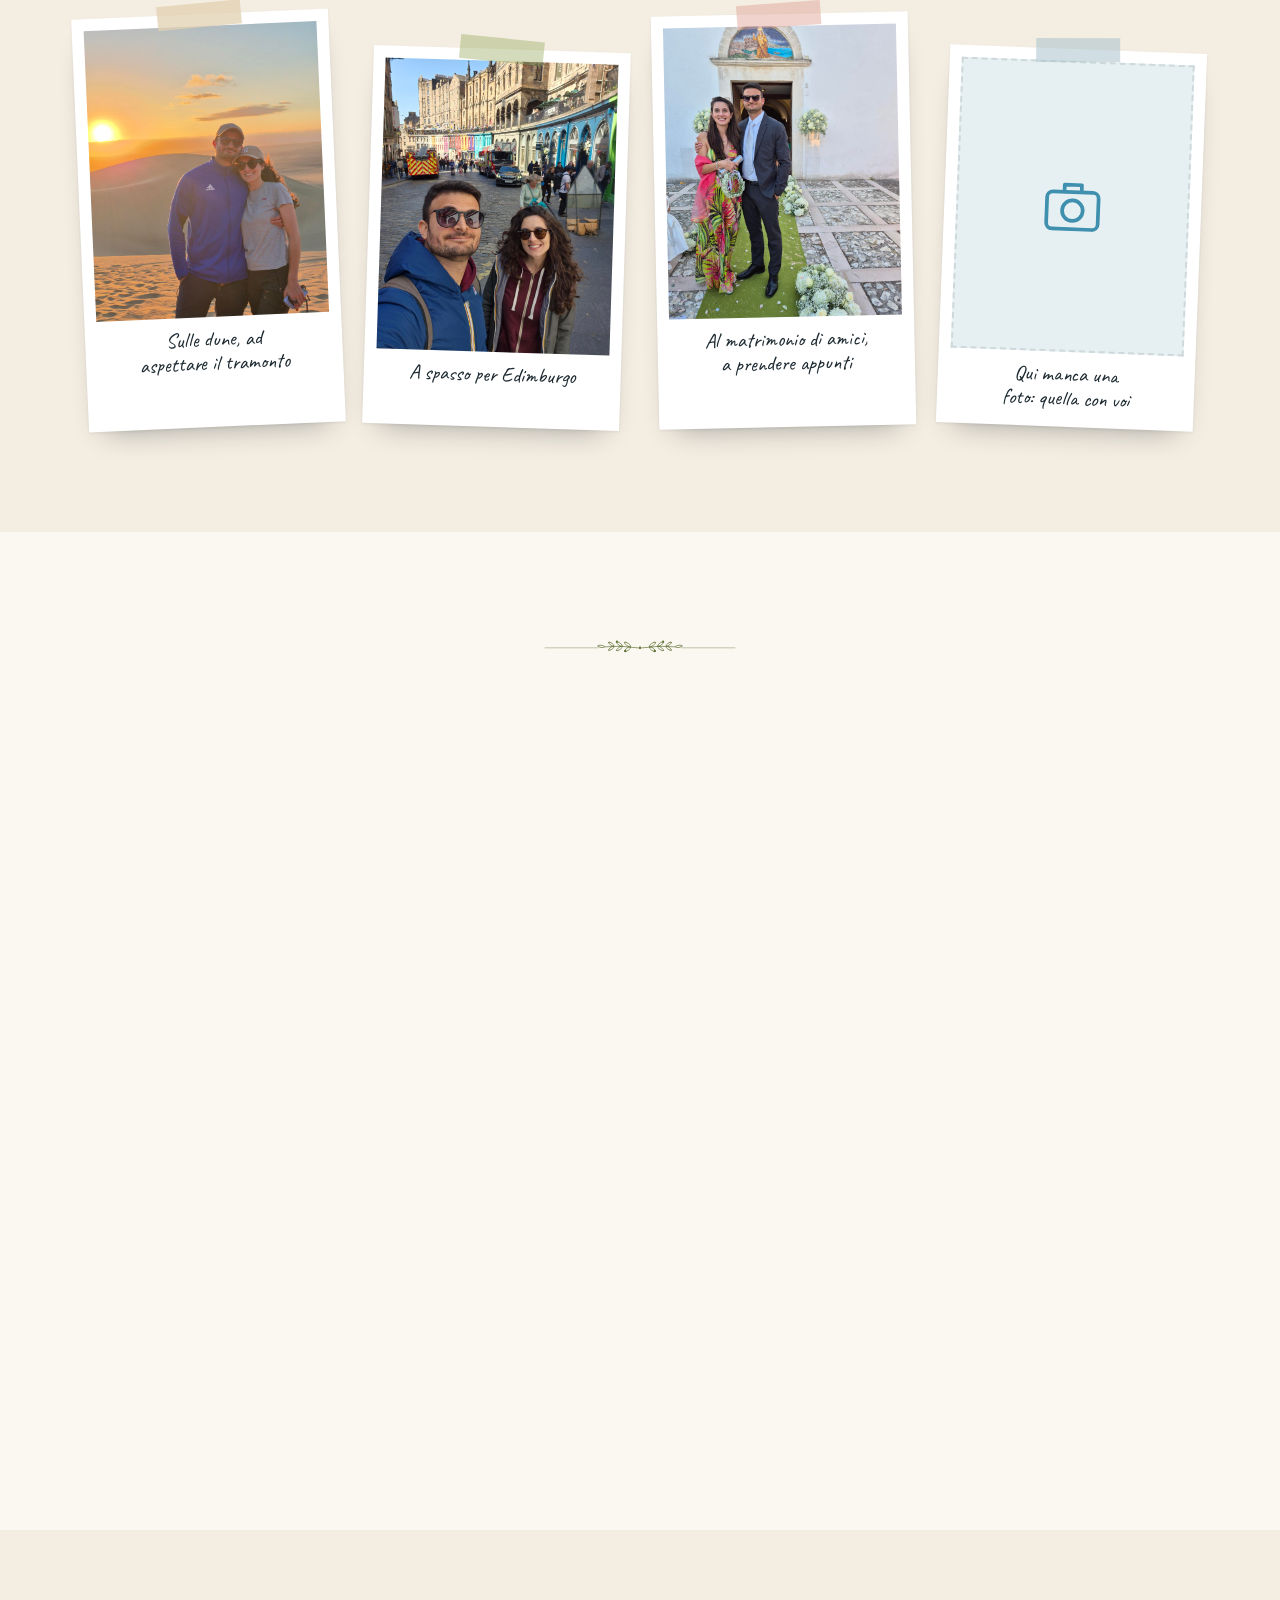
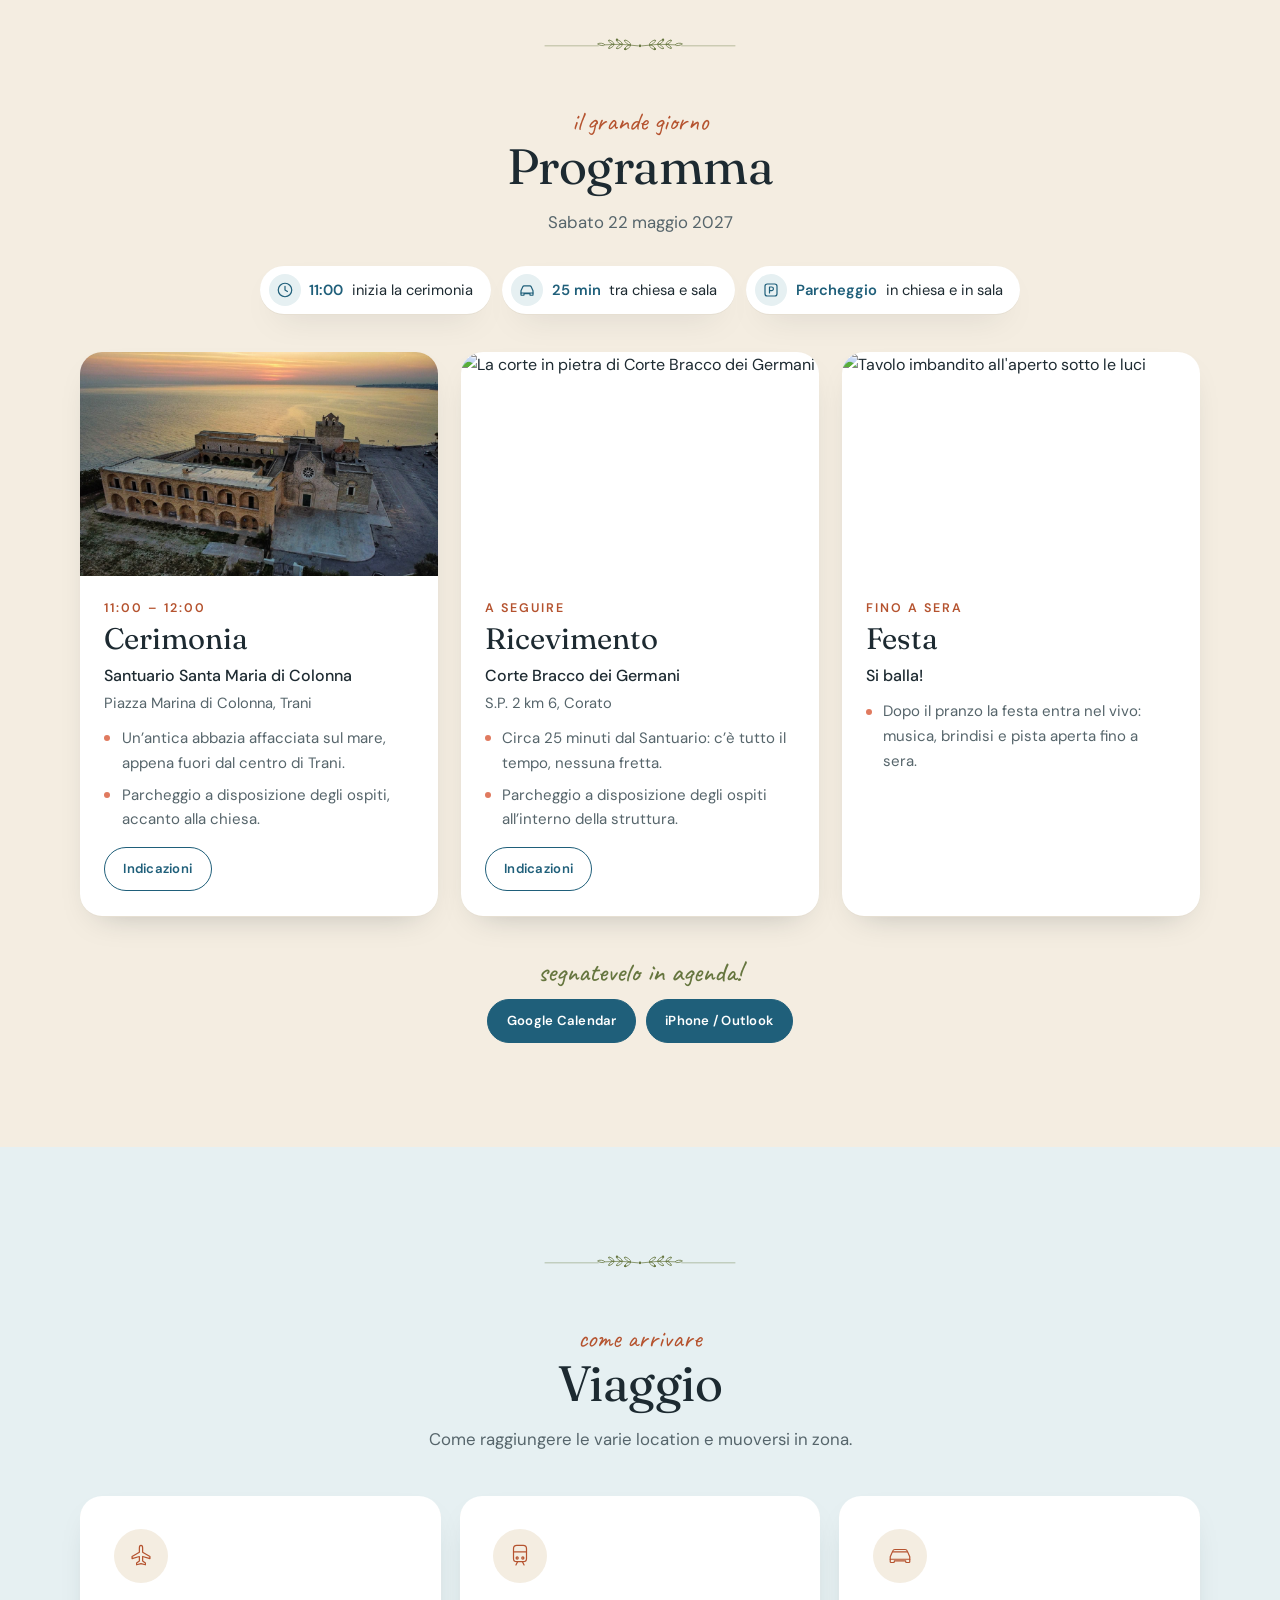
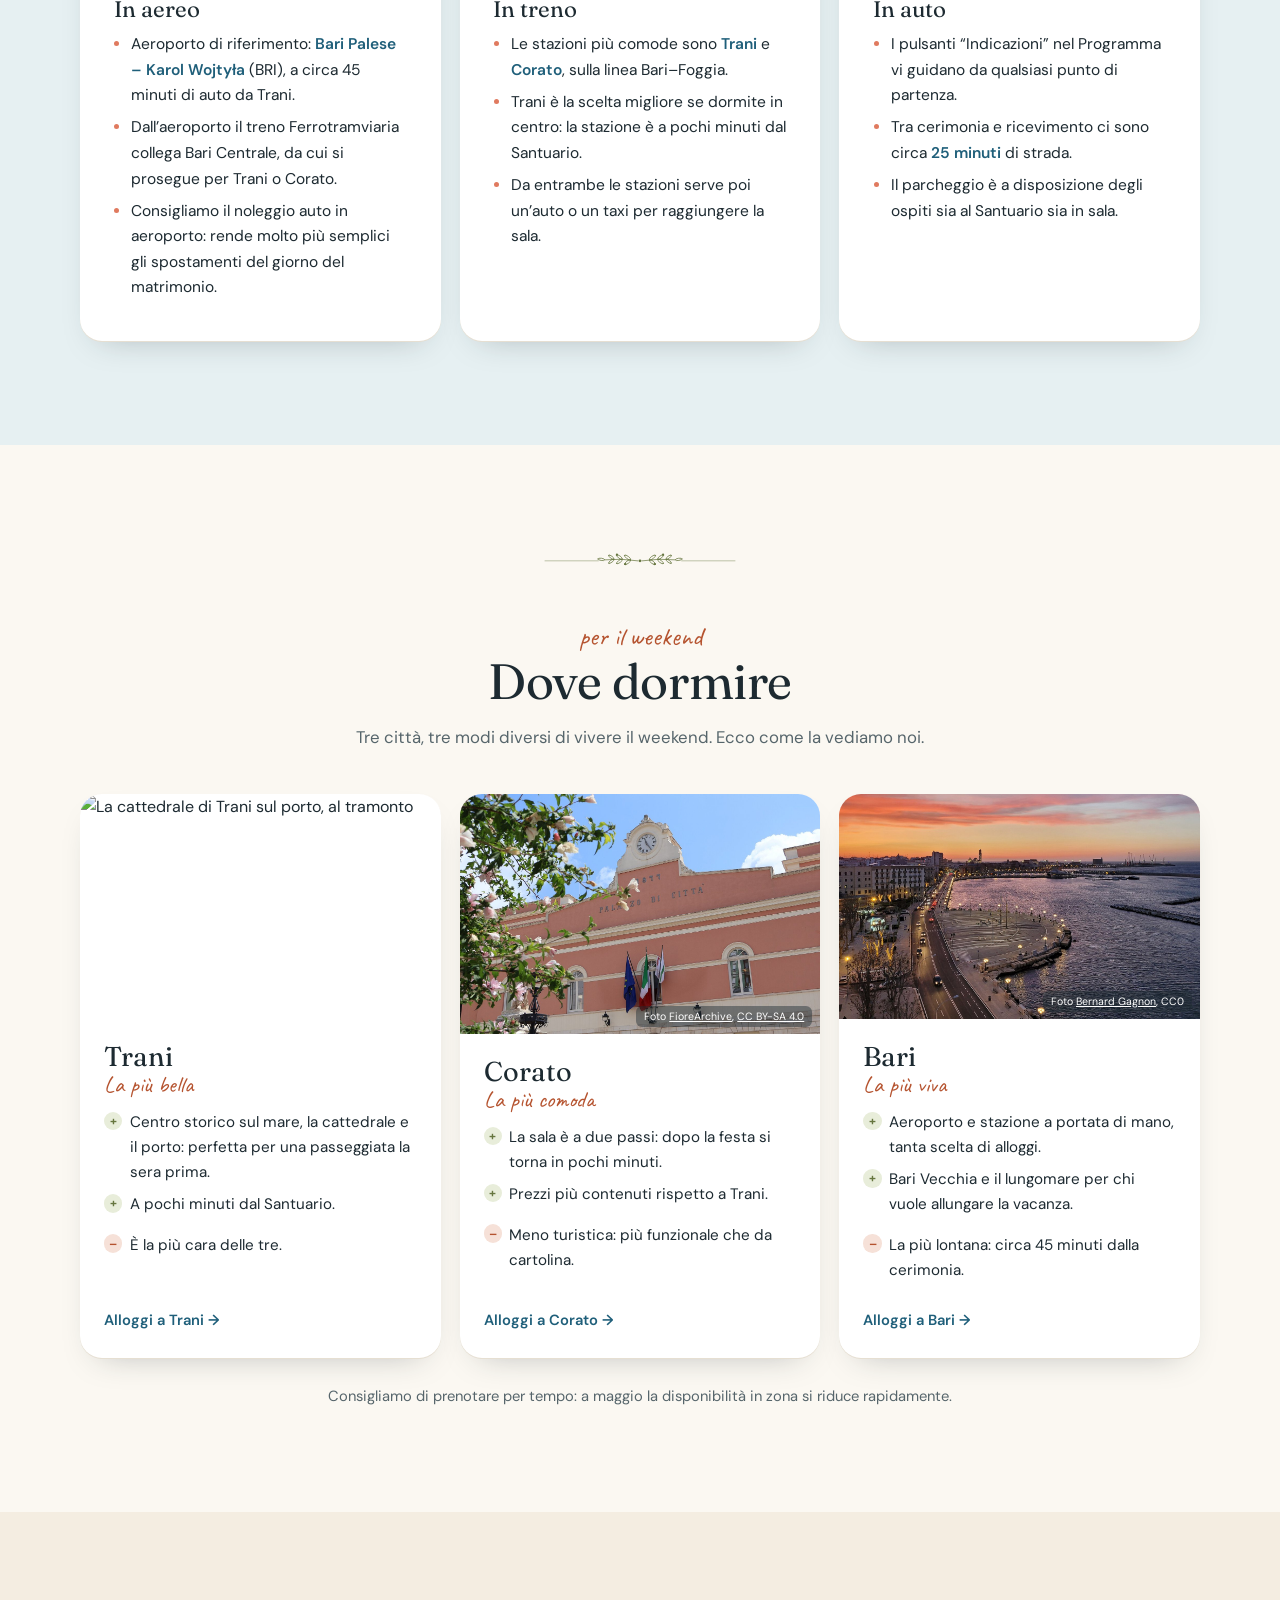
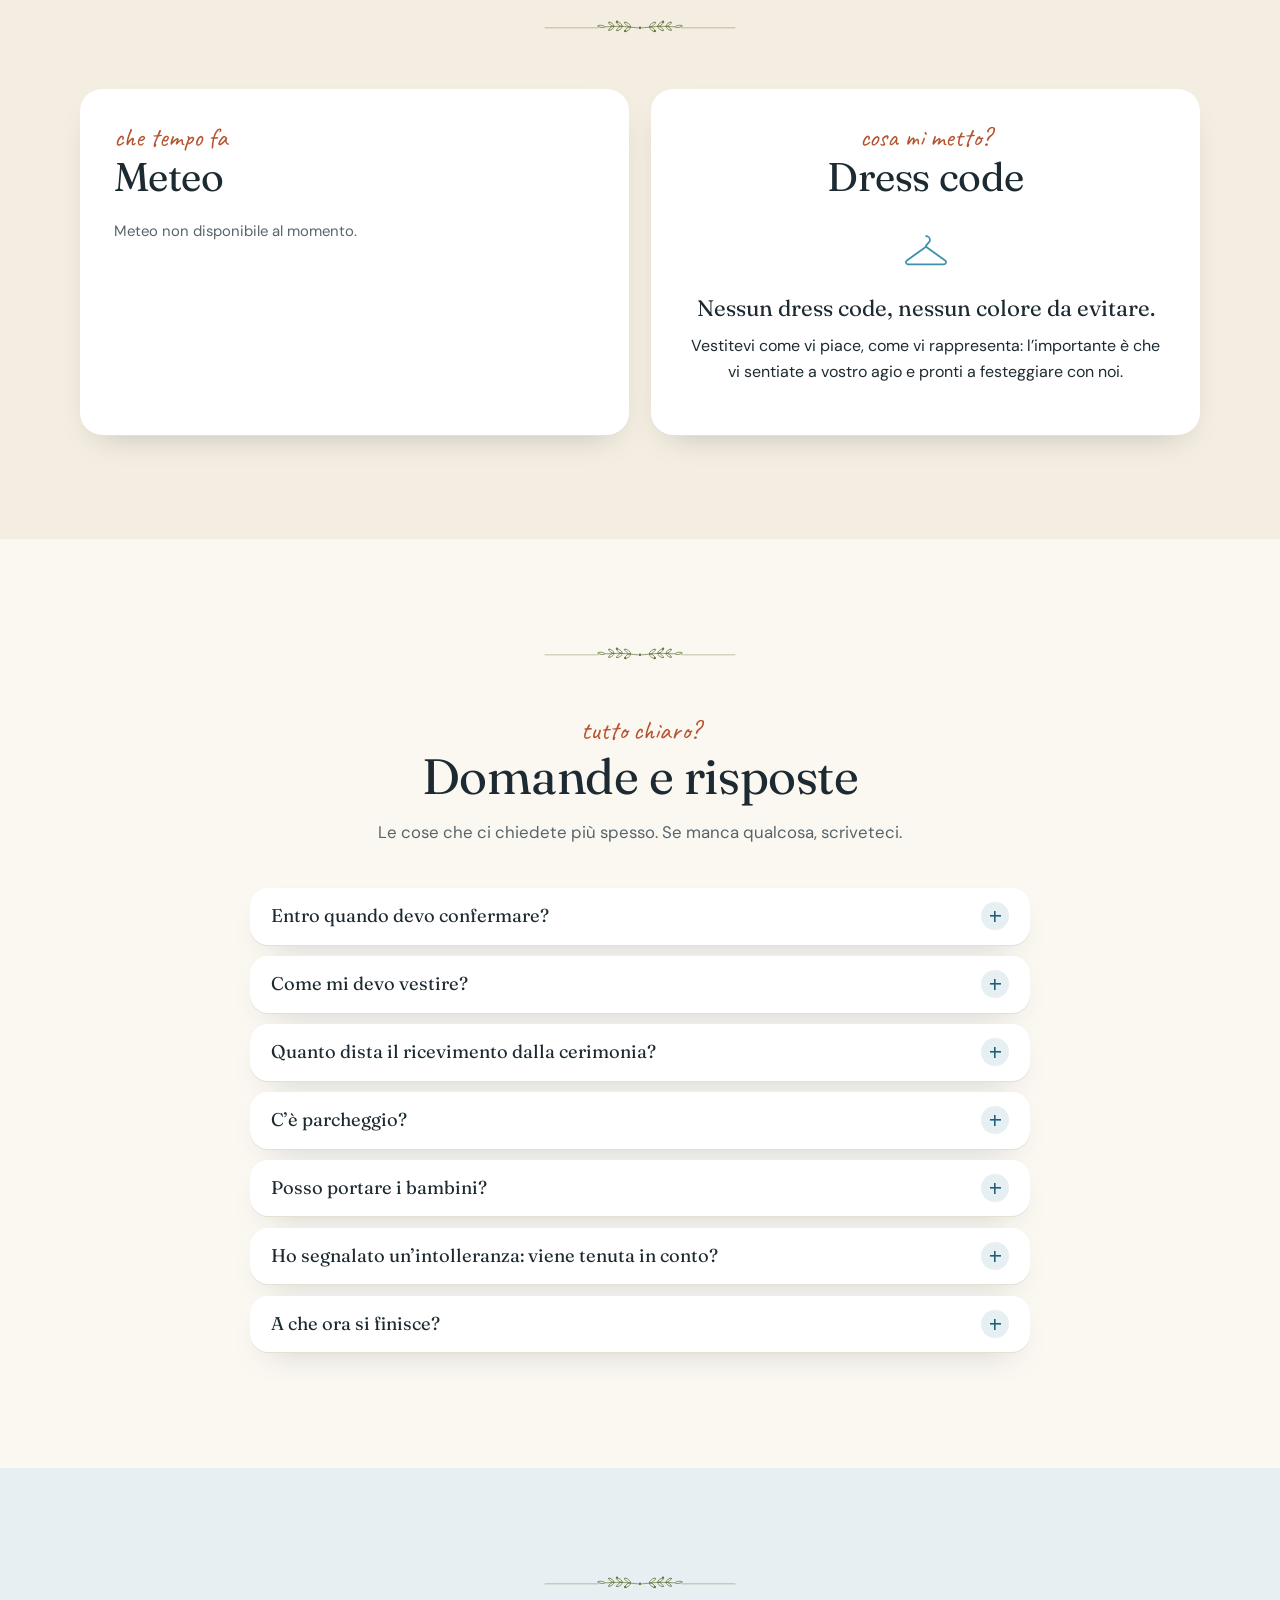
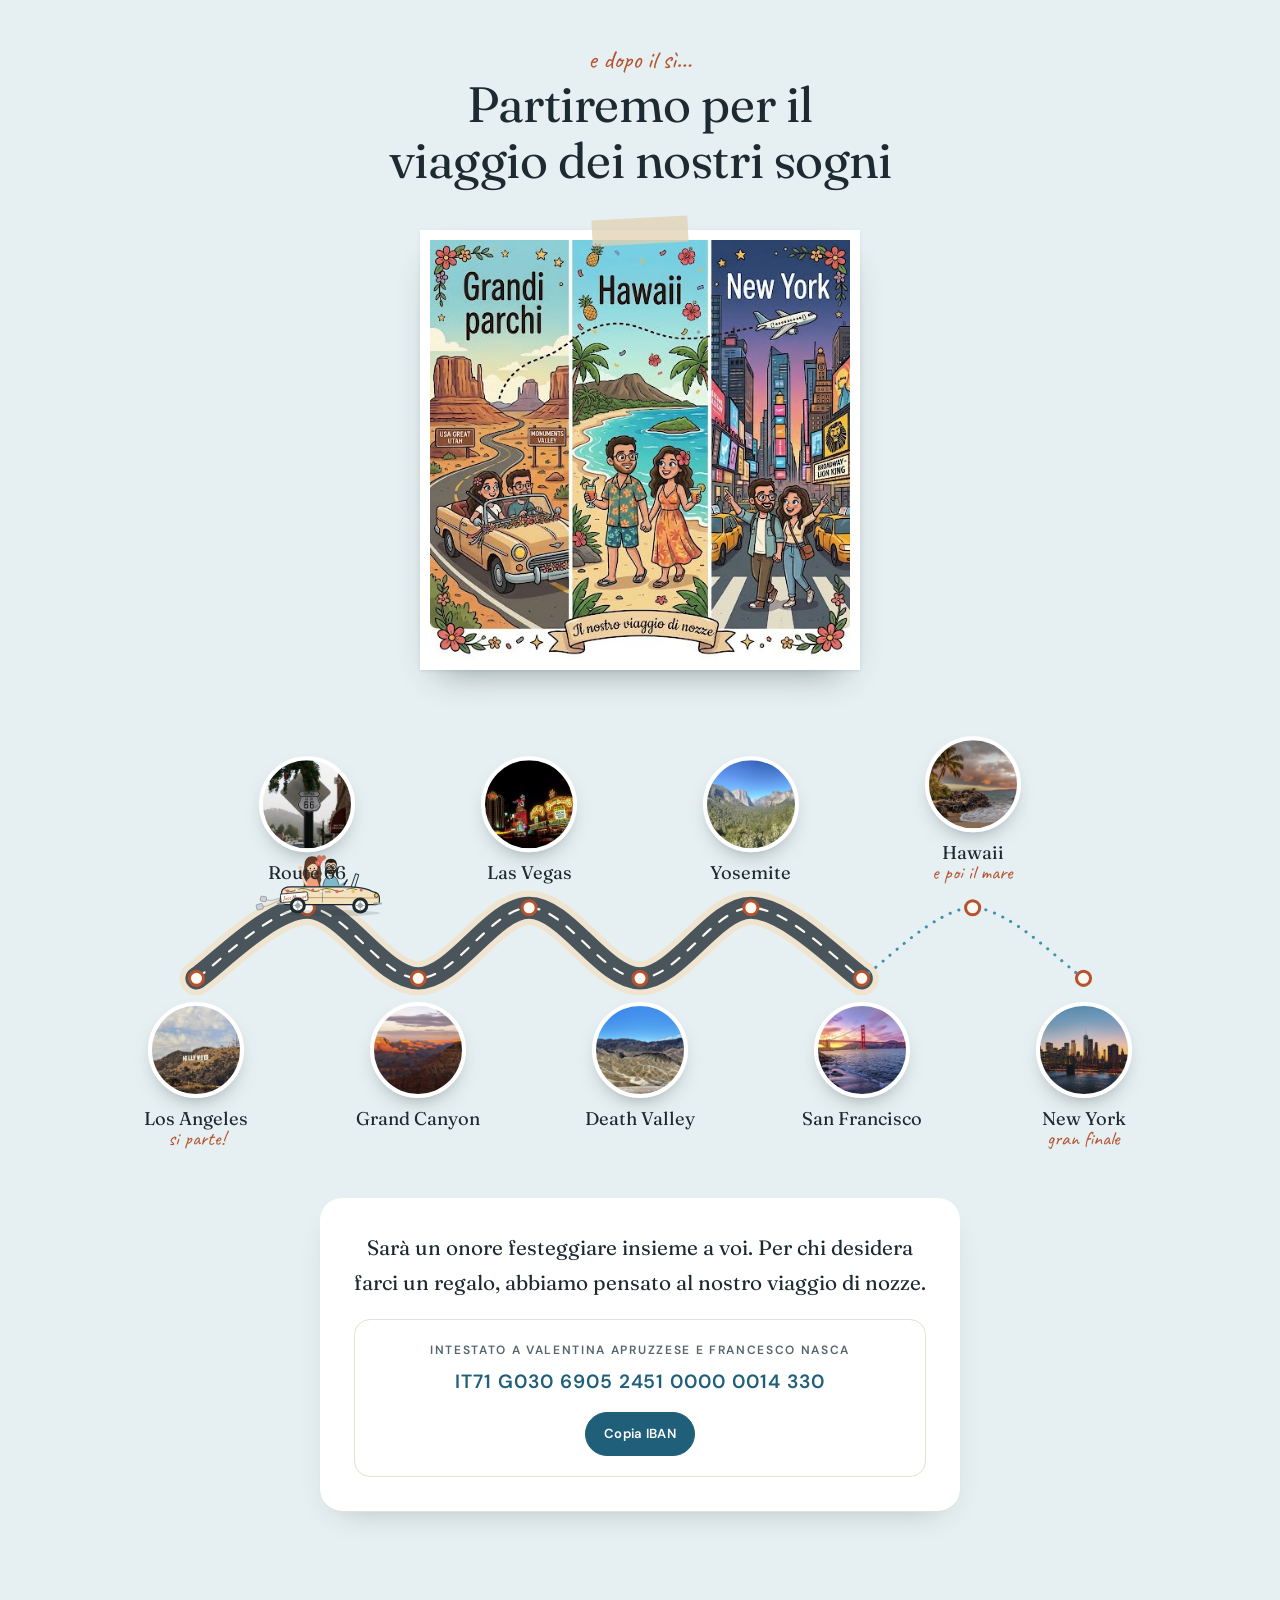
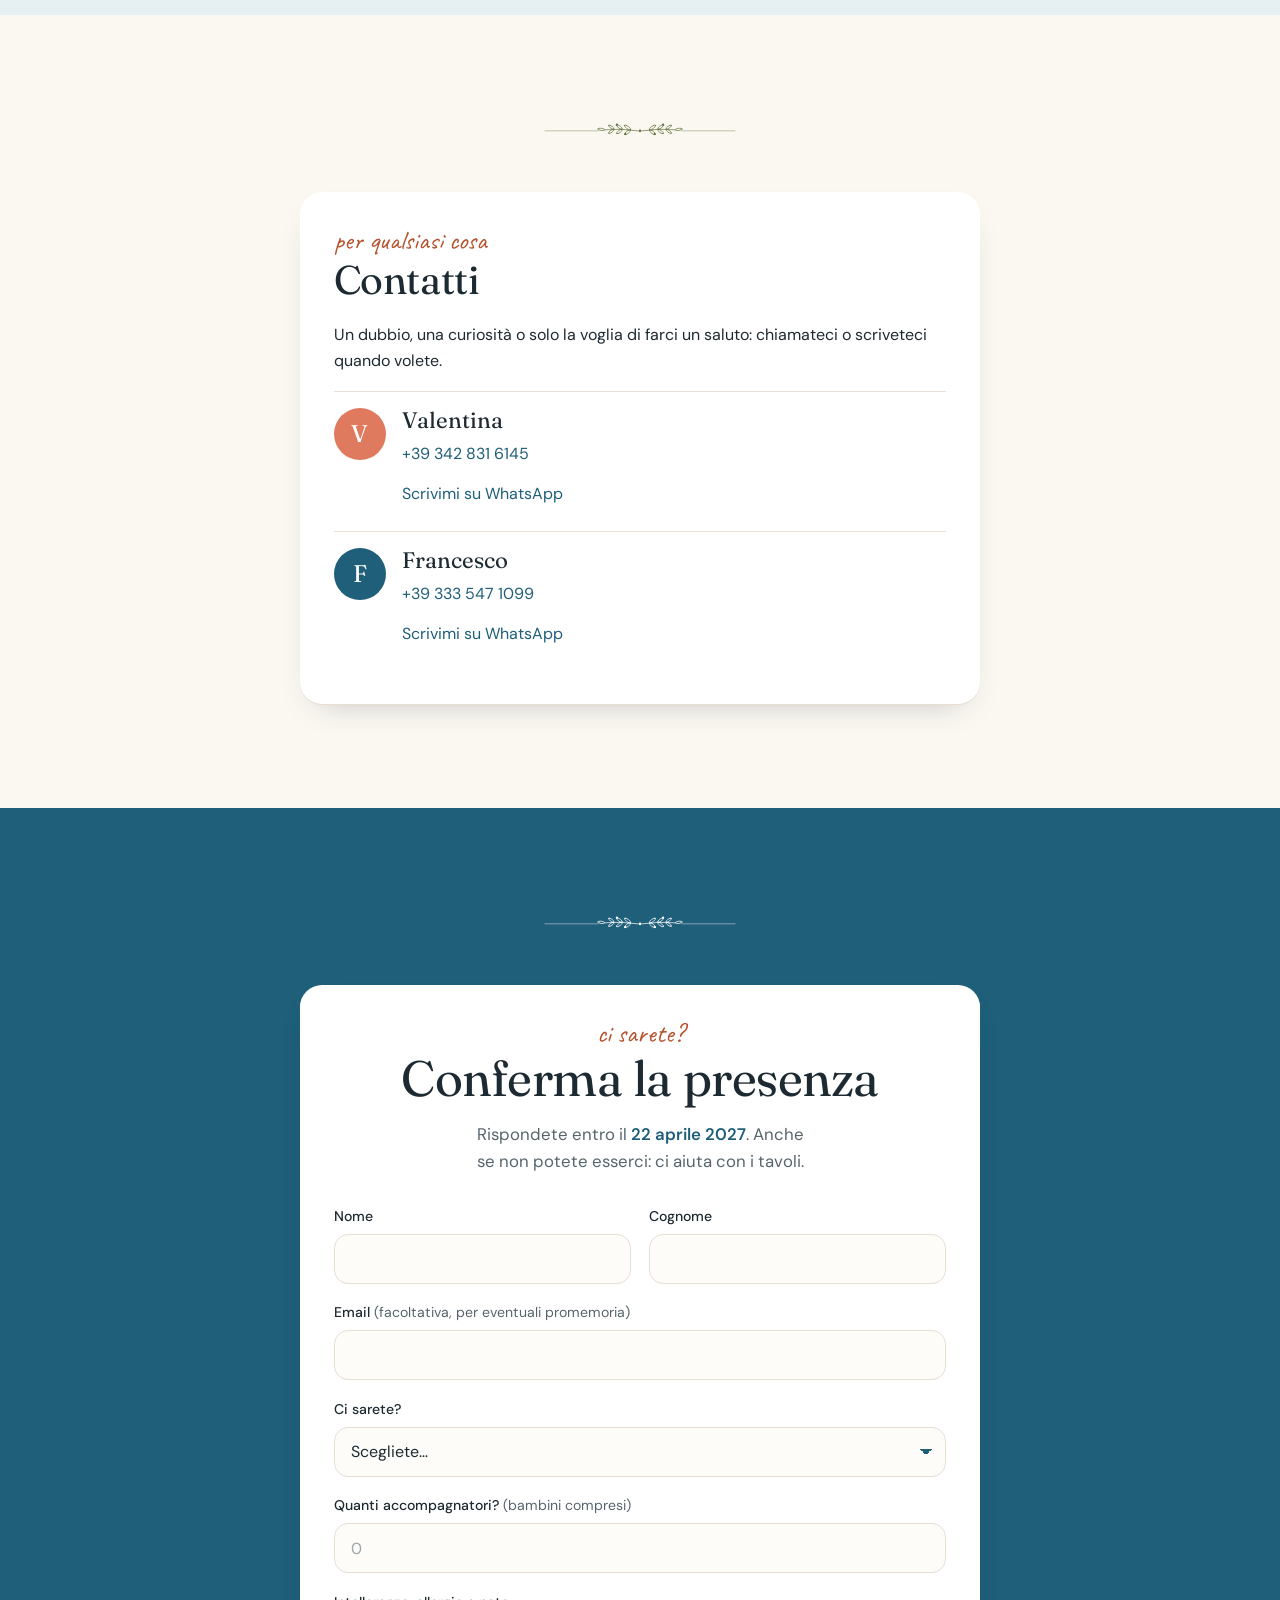
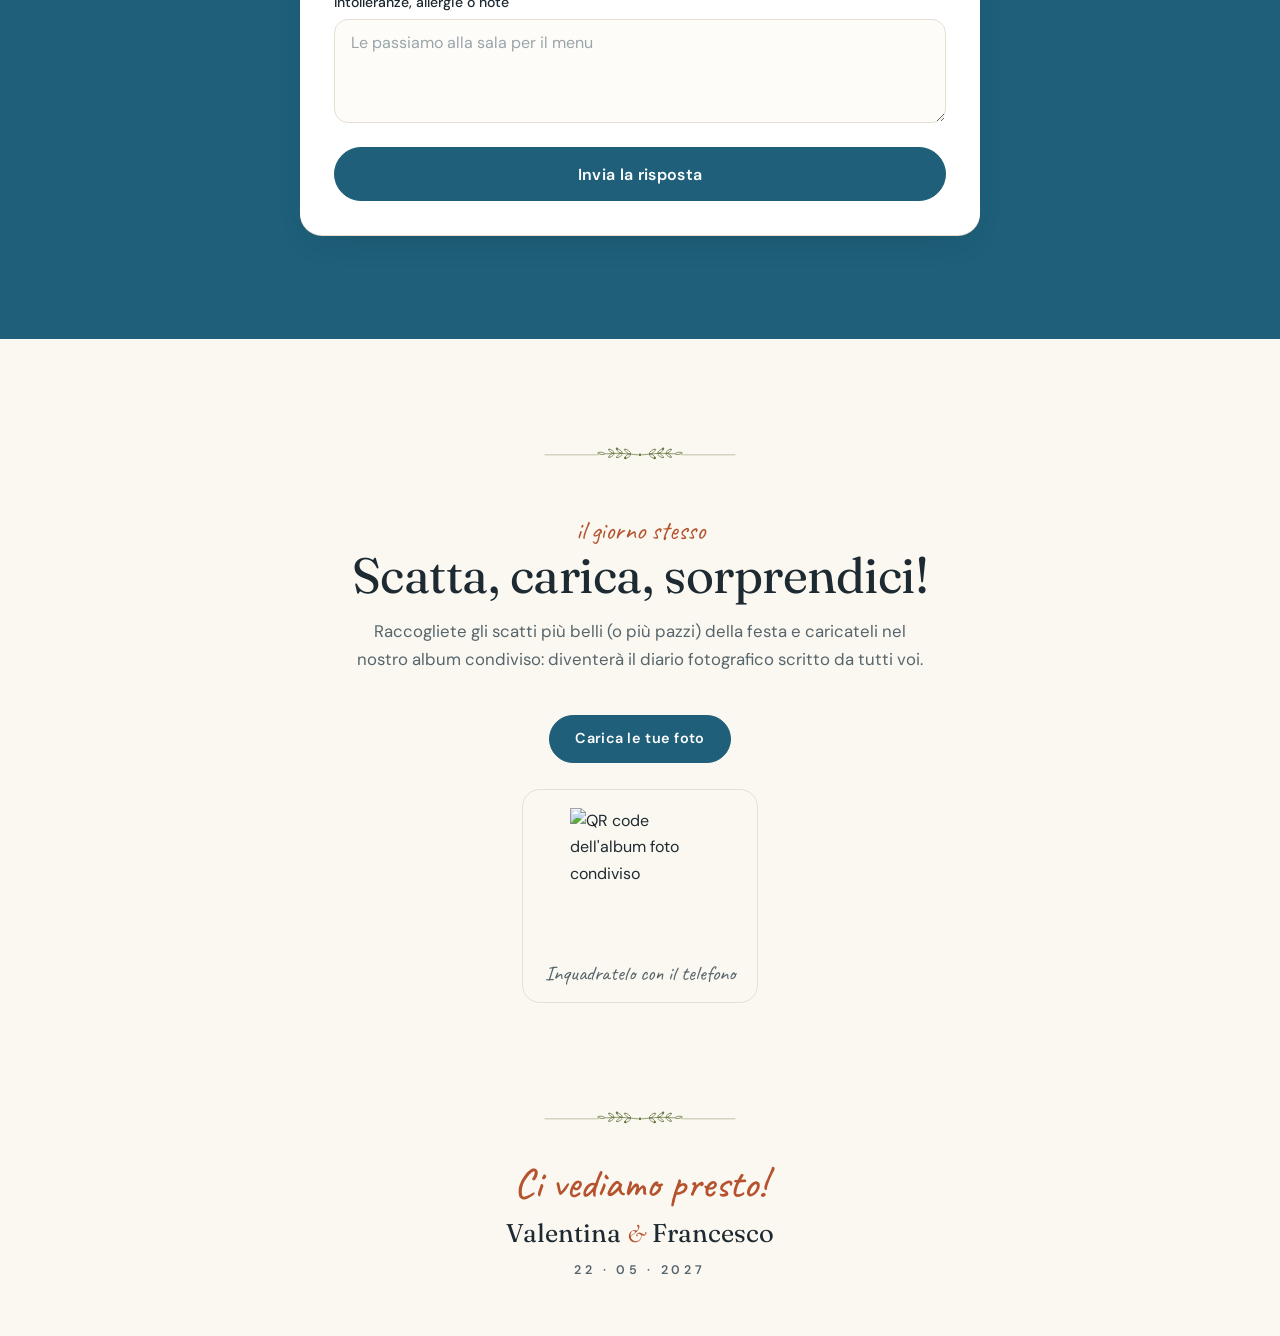
==== commit 88736e02: "Honeymoon heading: Partiremo per il viaggio dei nostri sogni" ====
--- a/index.html
+++ b/index.html
@@ -390,8 +390,7 @@
   <section id="regalo" class="sec sec-sky fade-in">
     <header class="sec-head">
       <p class="kicker">e dopo il s&igrave;&hellip;</p>
-      <h2>Il nostro viaggio di nozze</h2>
-      <p class="lead">Partiremo per il viaggio dei nostri sogni.</p>
+      <h2>Partiremo per il viaggio dei nostri sogni</h2>
     </header>
 
     <figure class="trip-postcard">
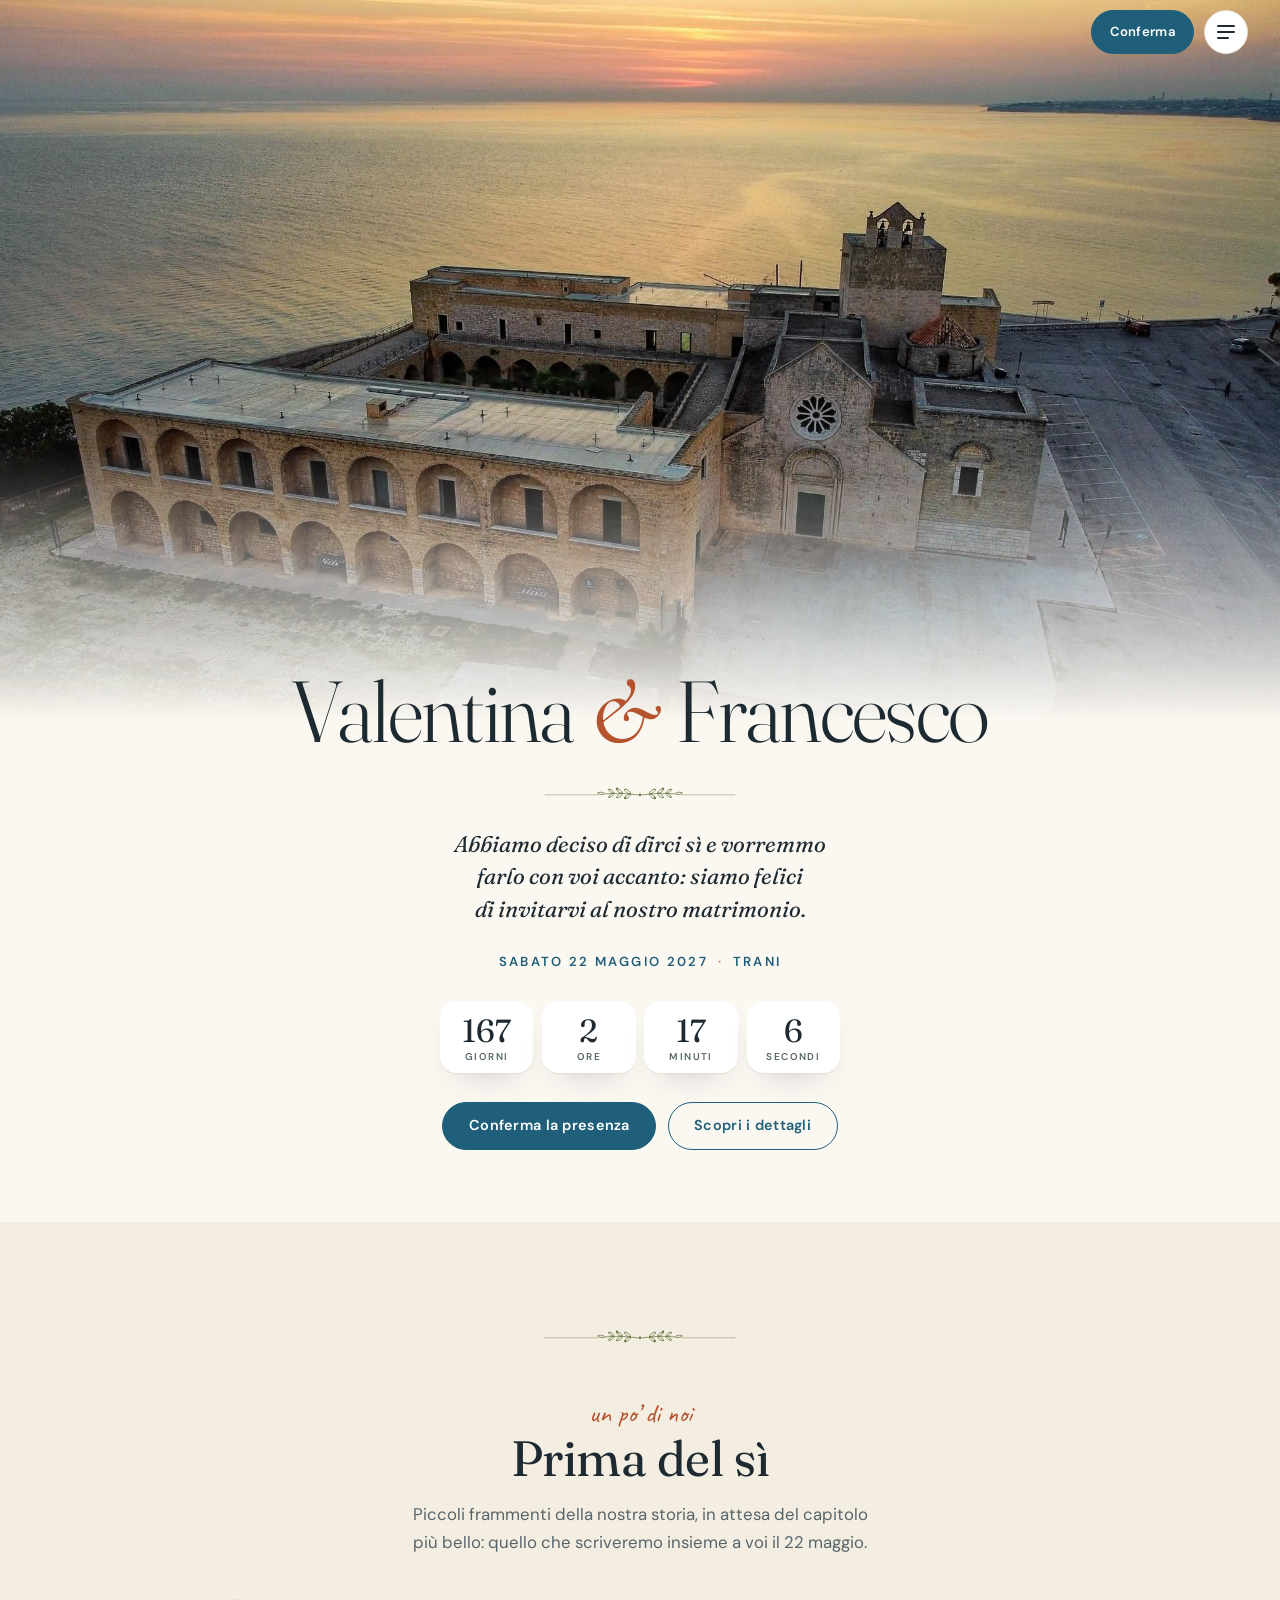
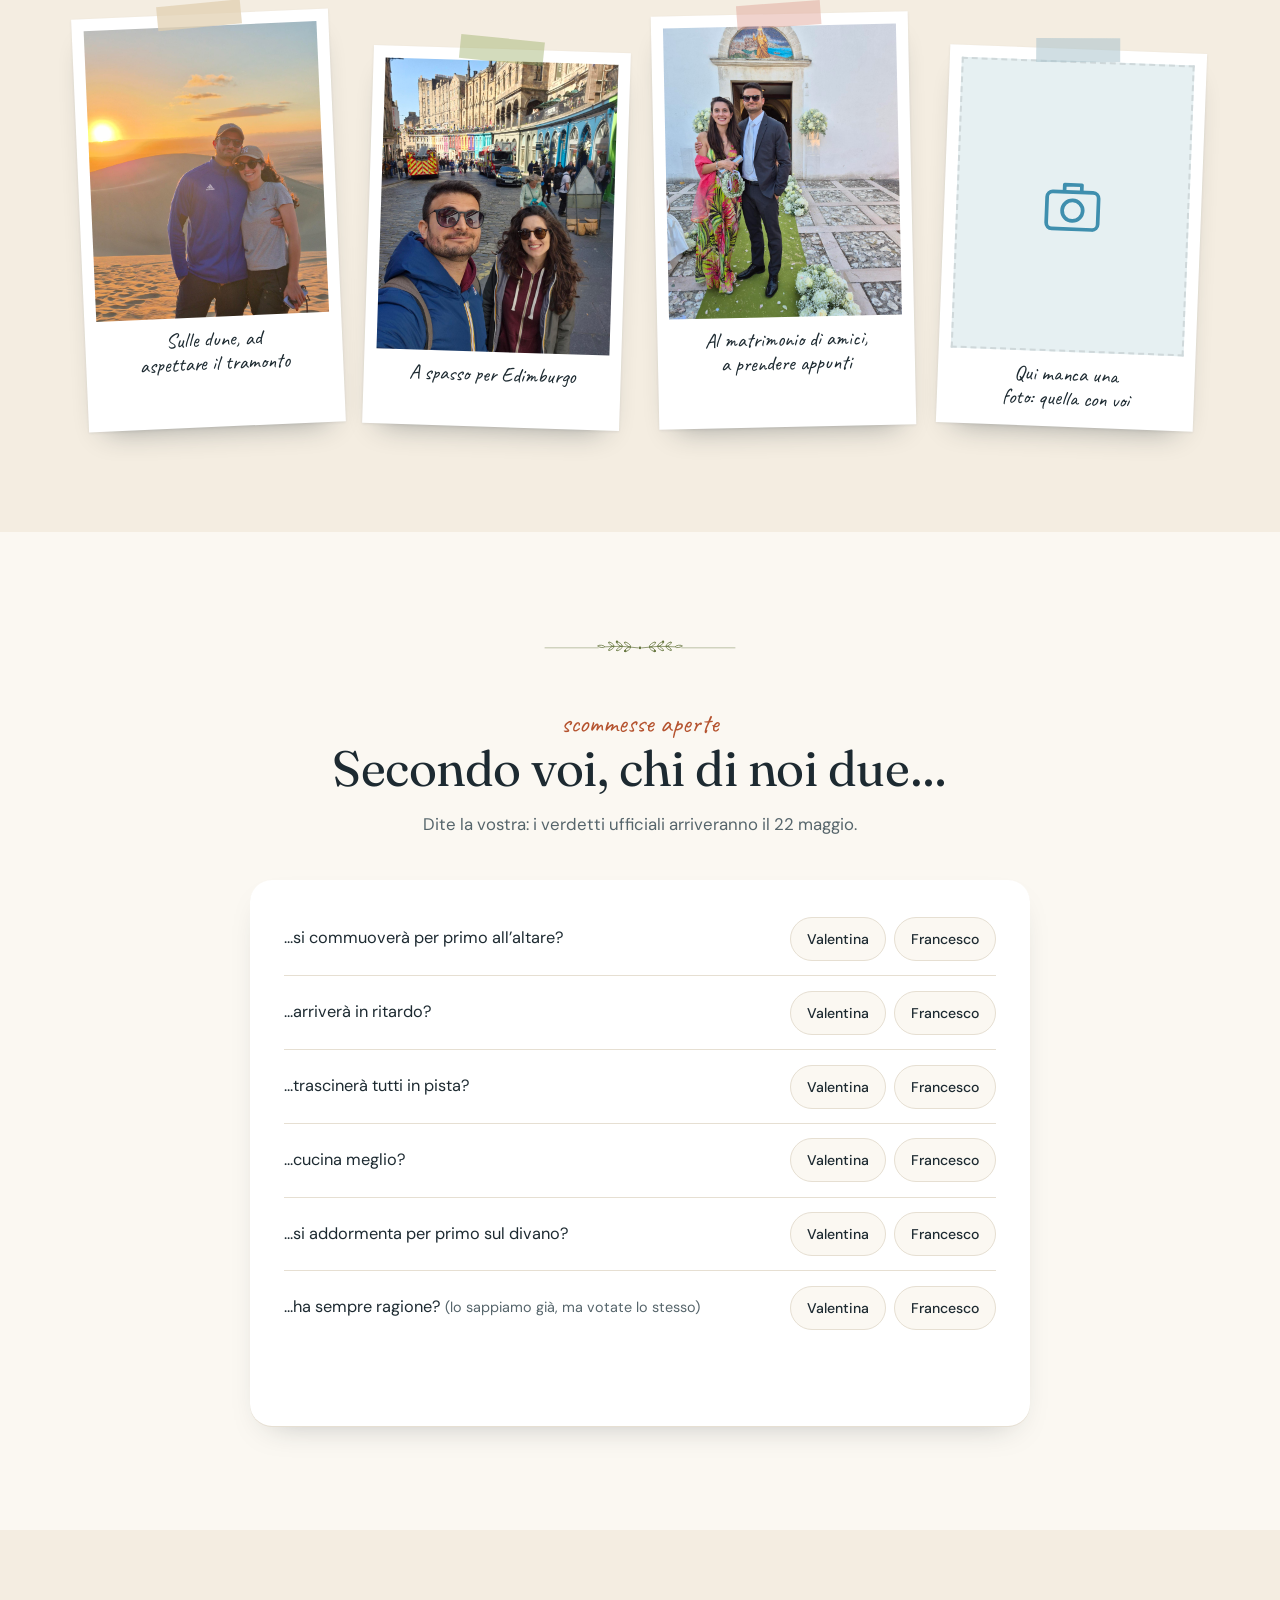
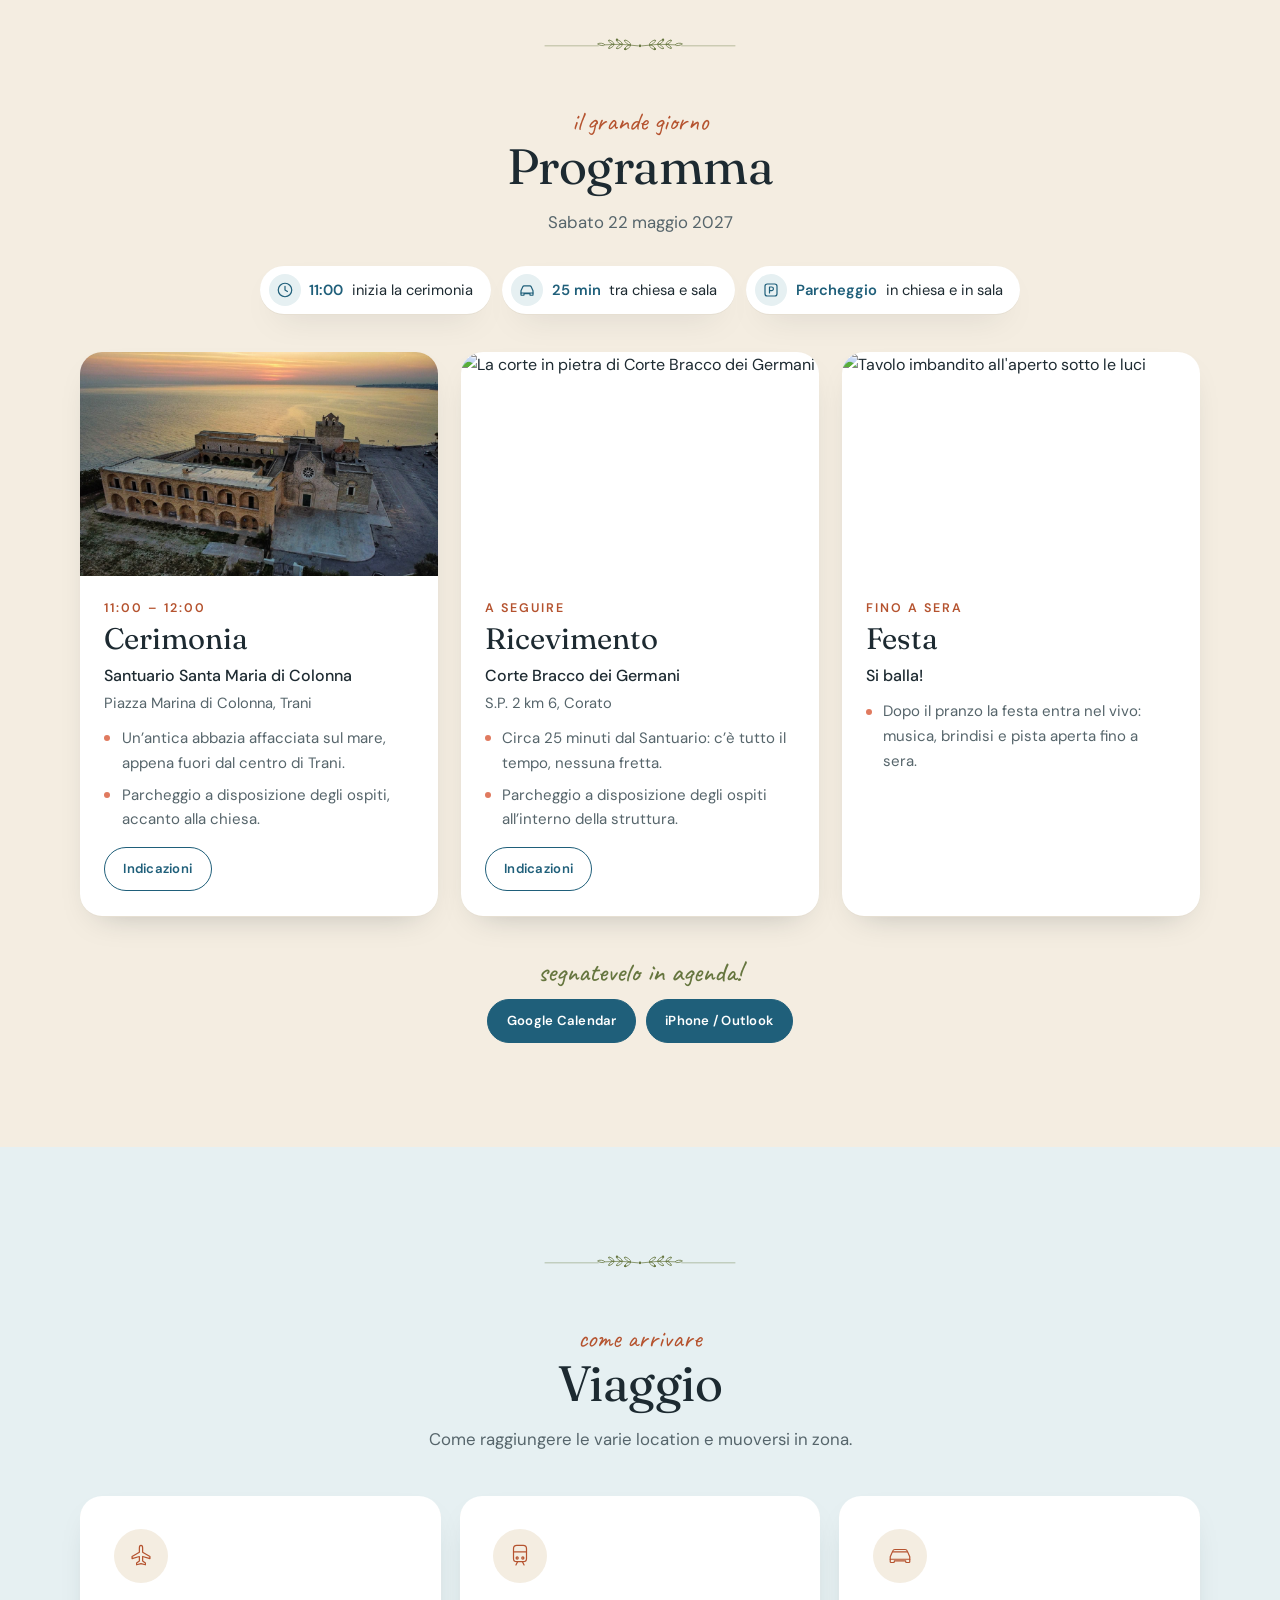
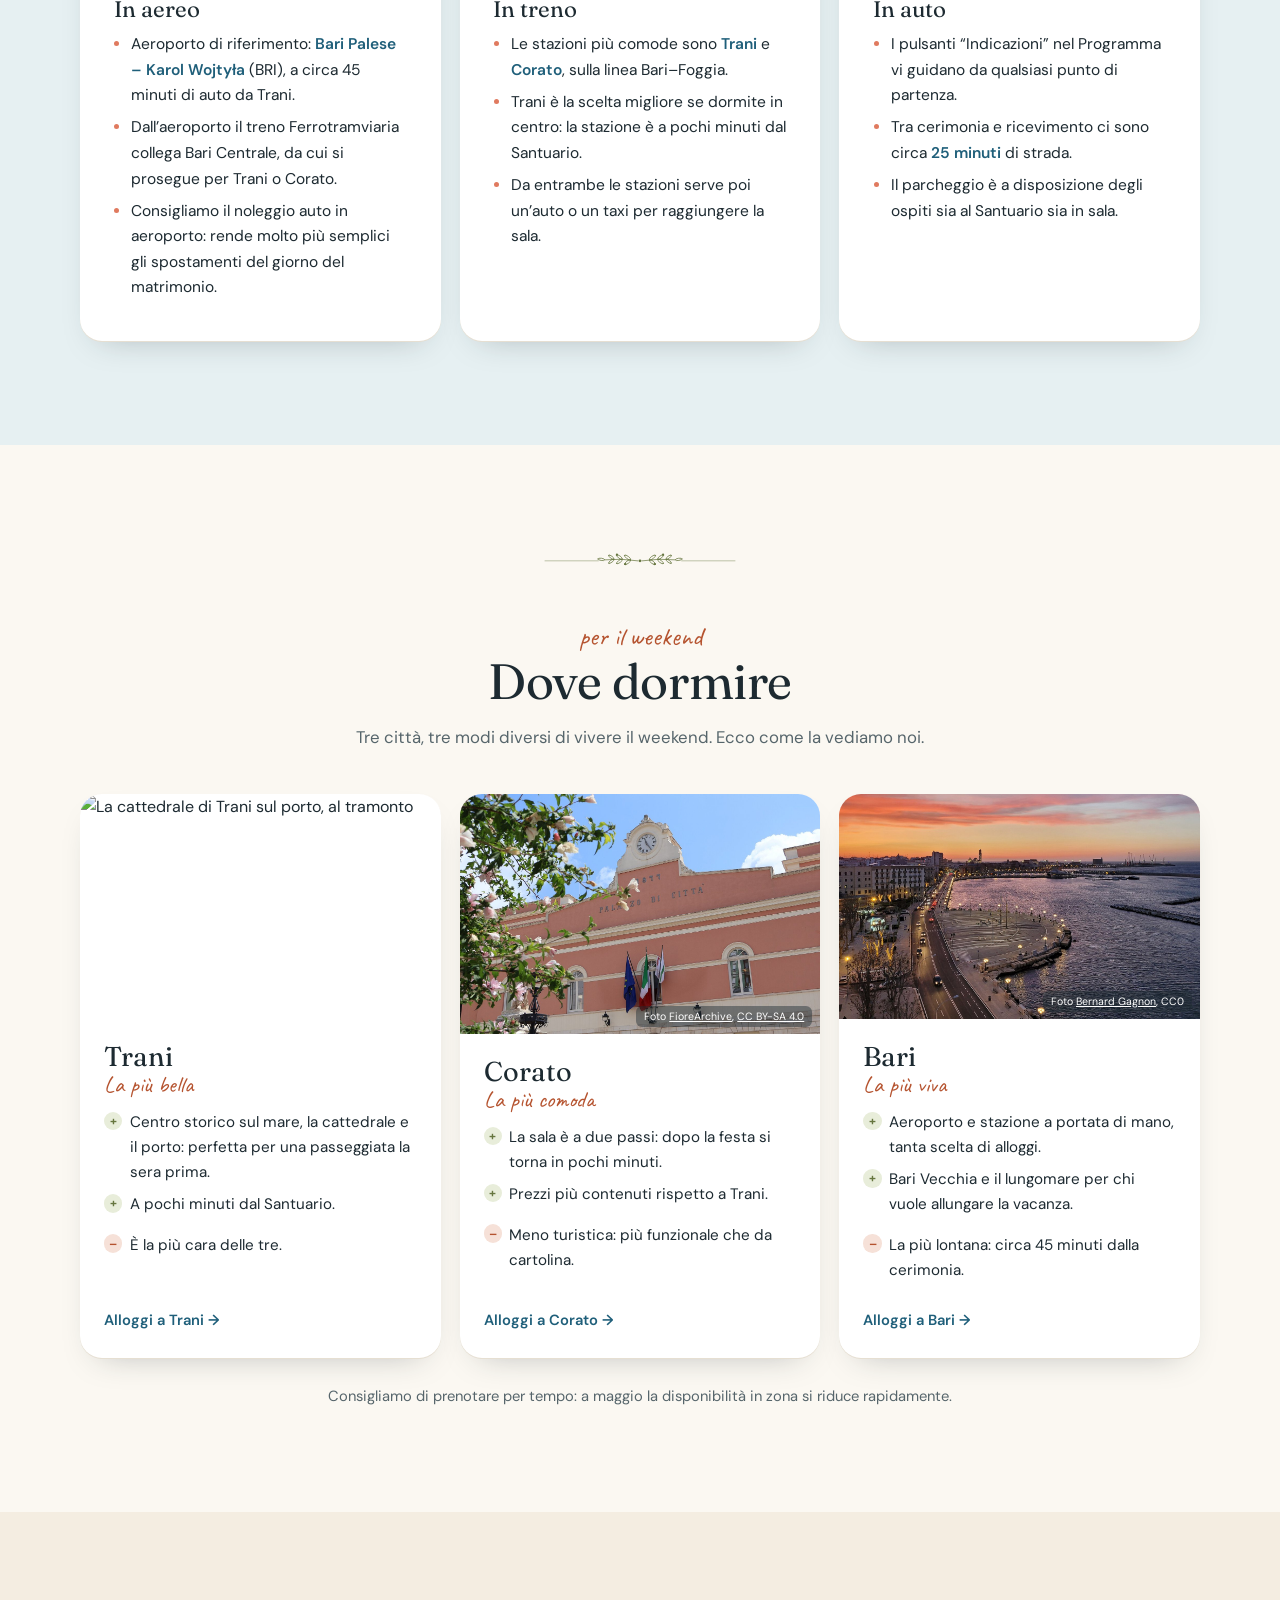
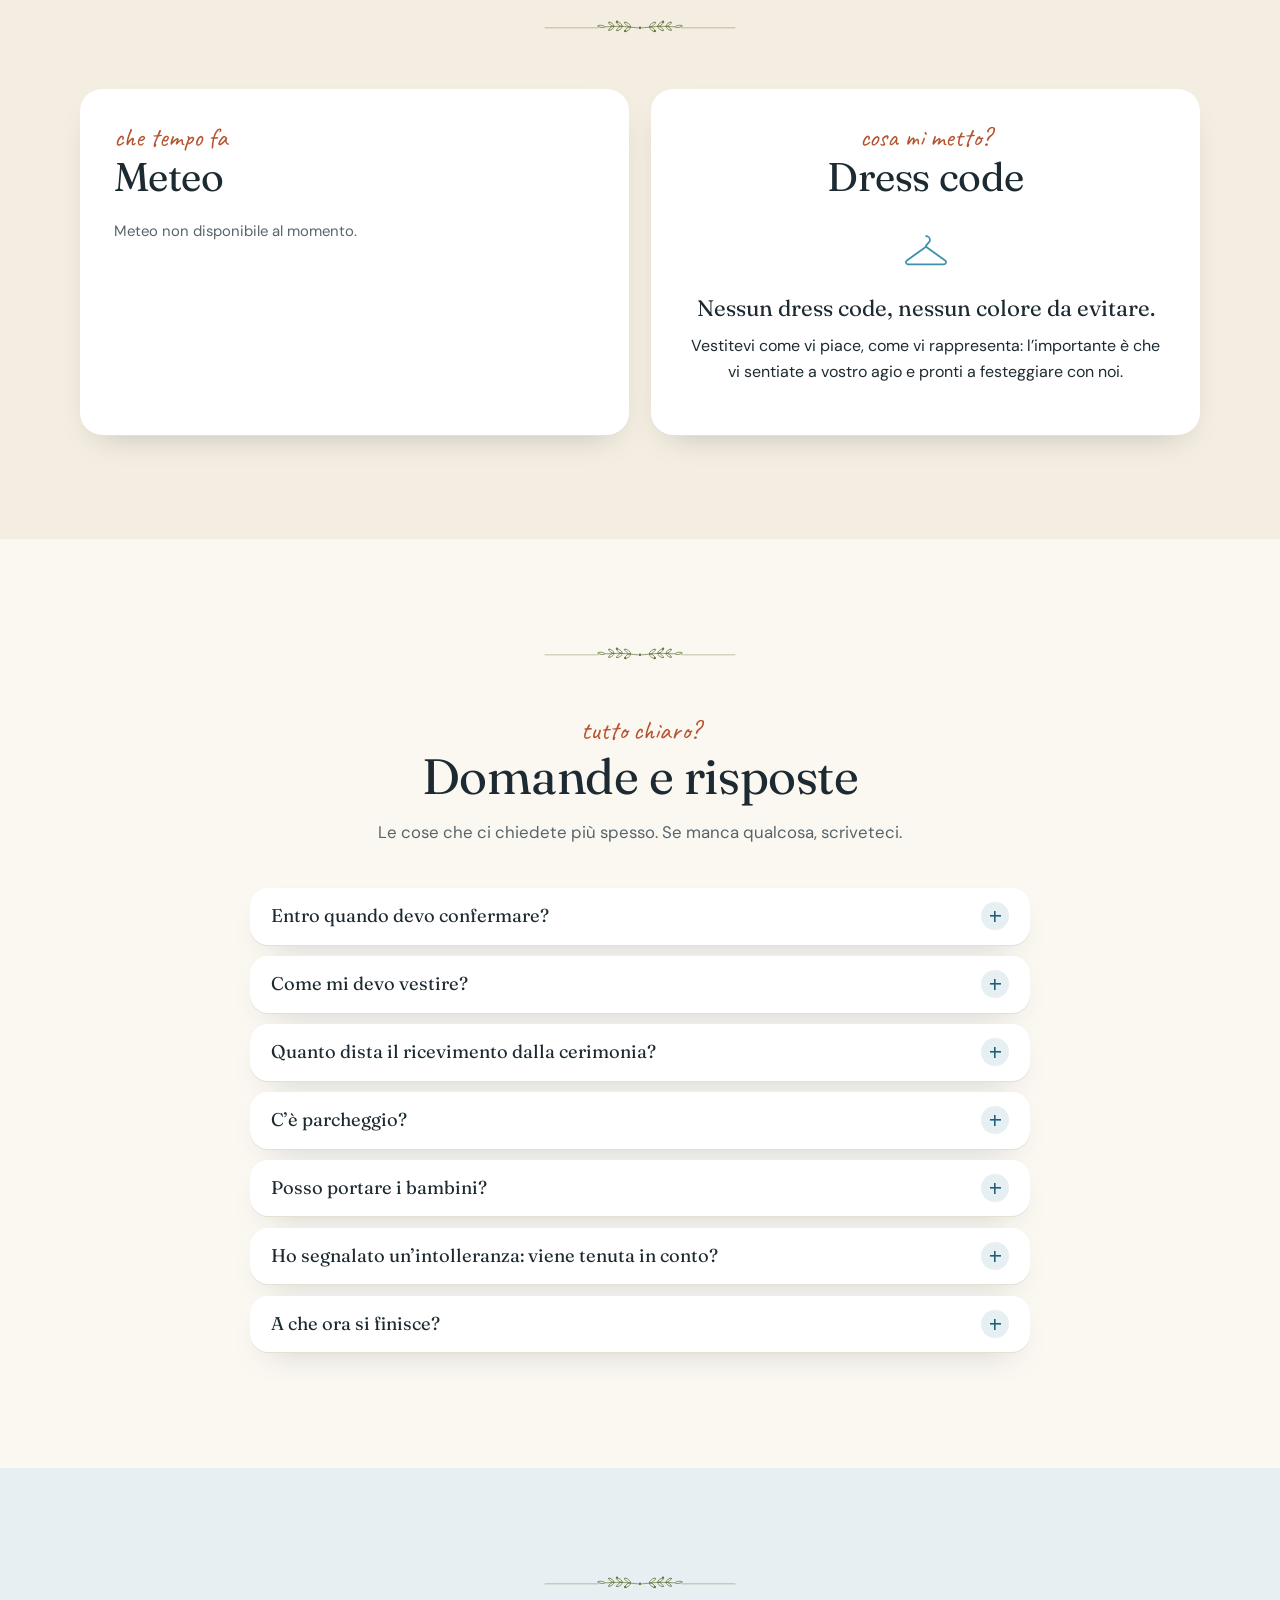
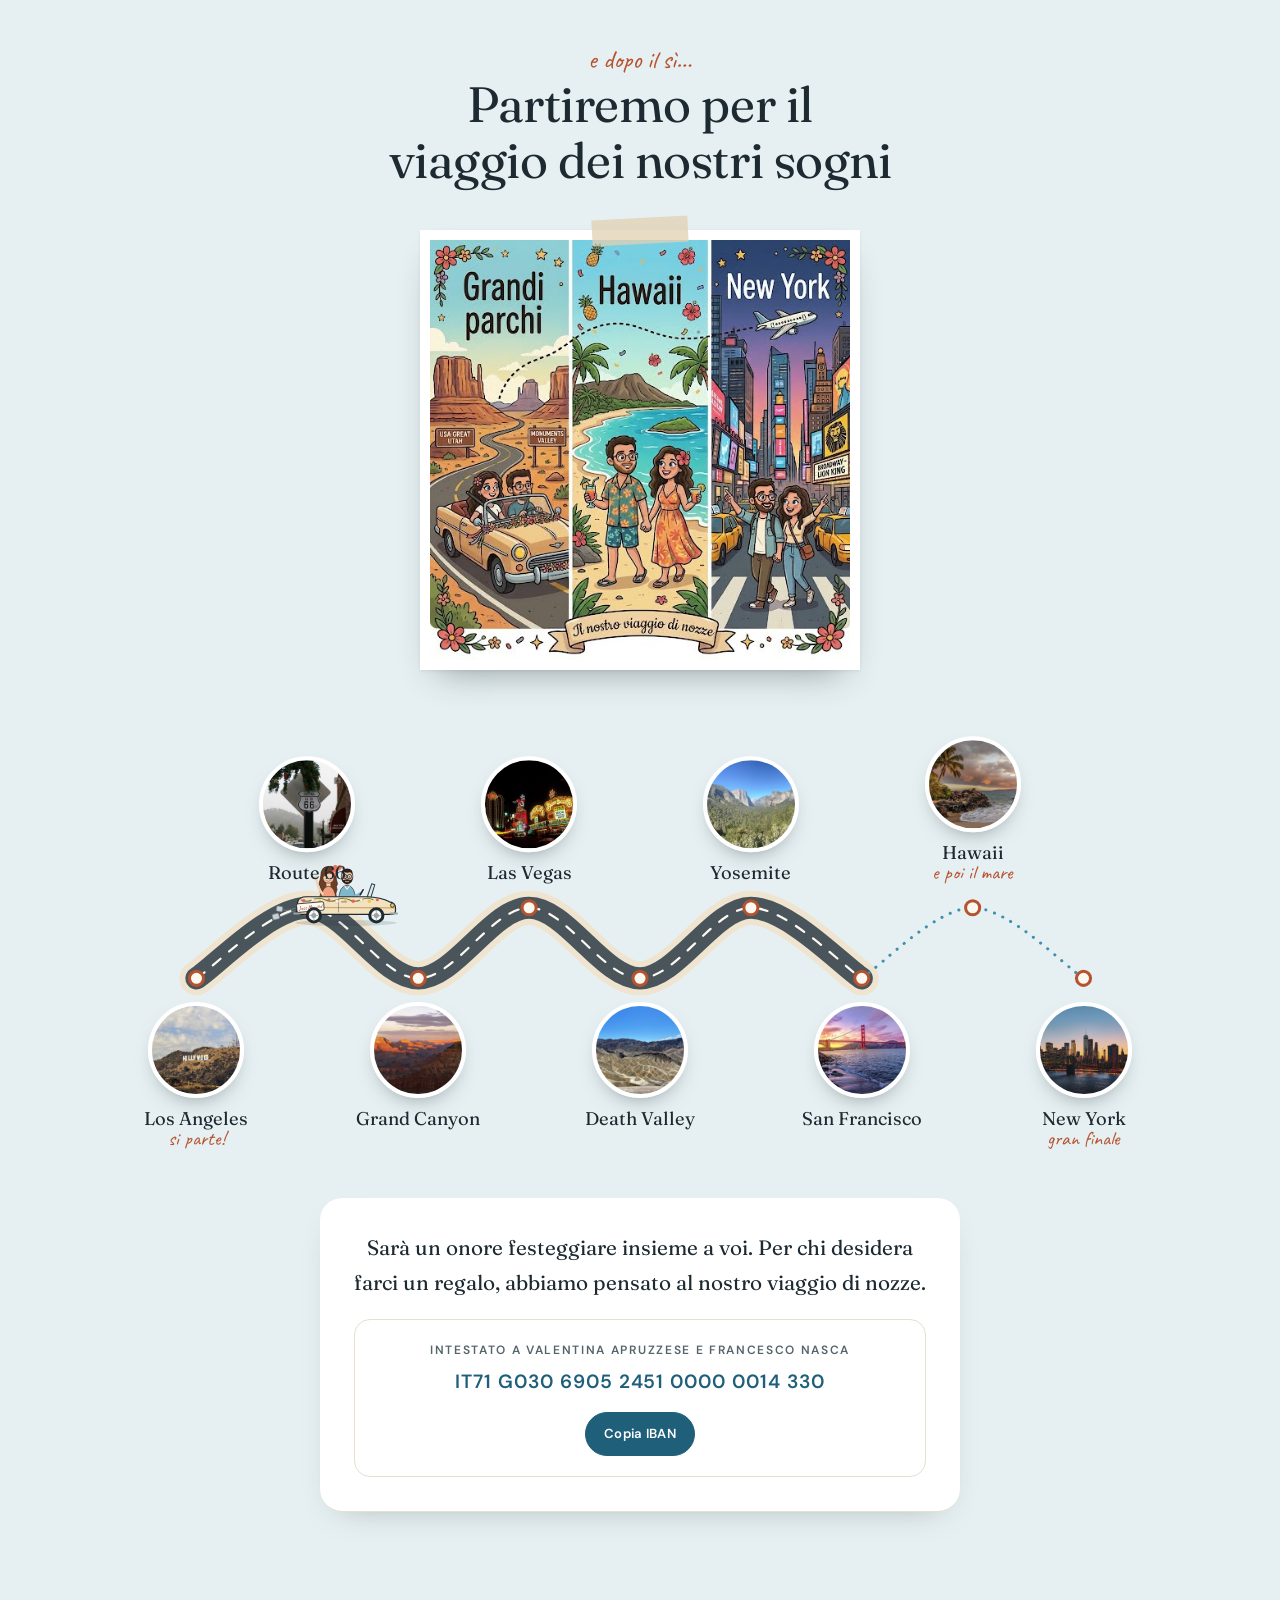
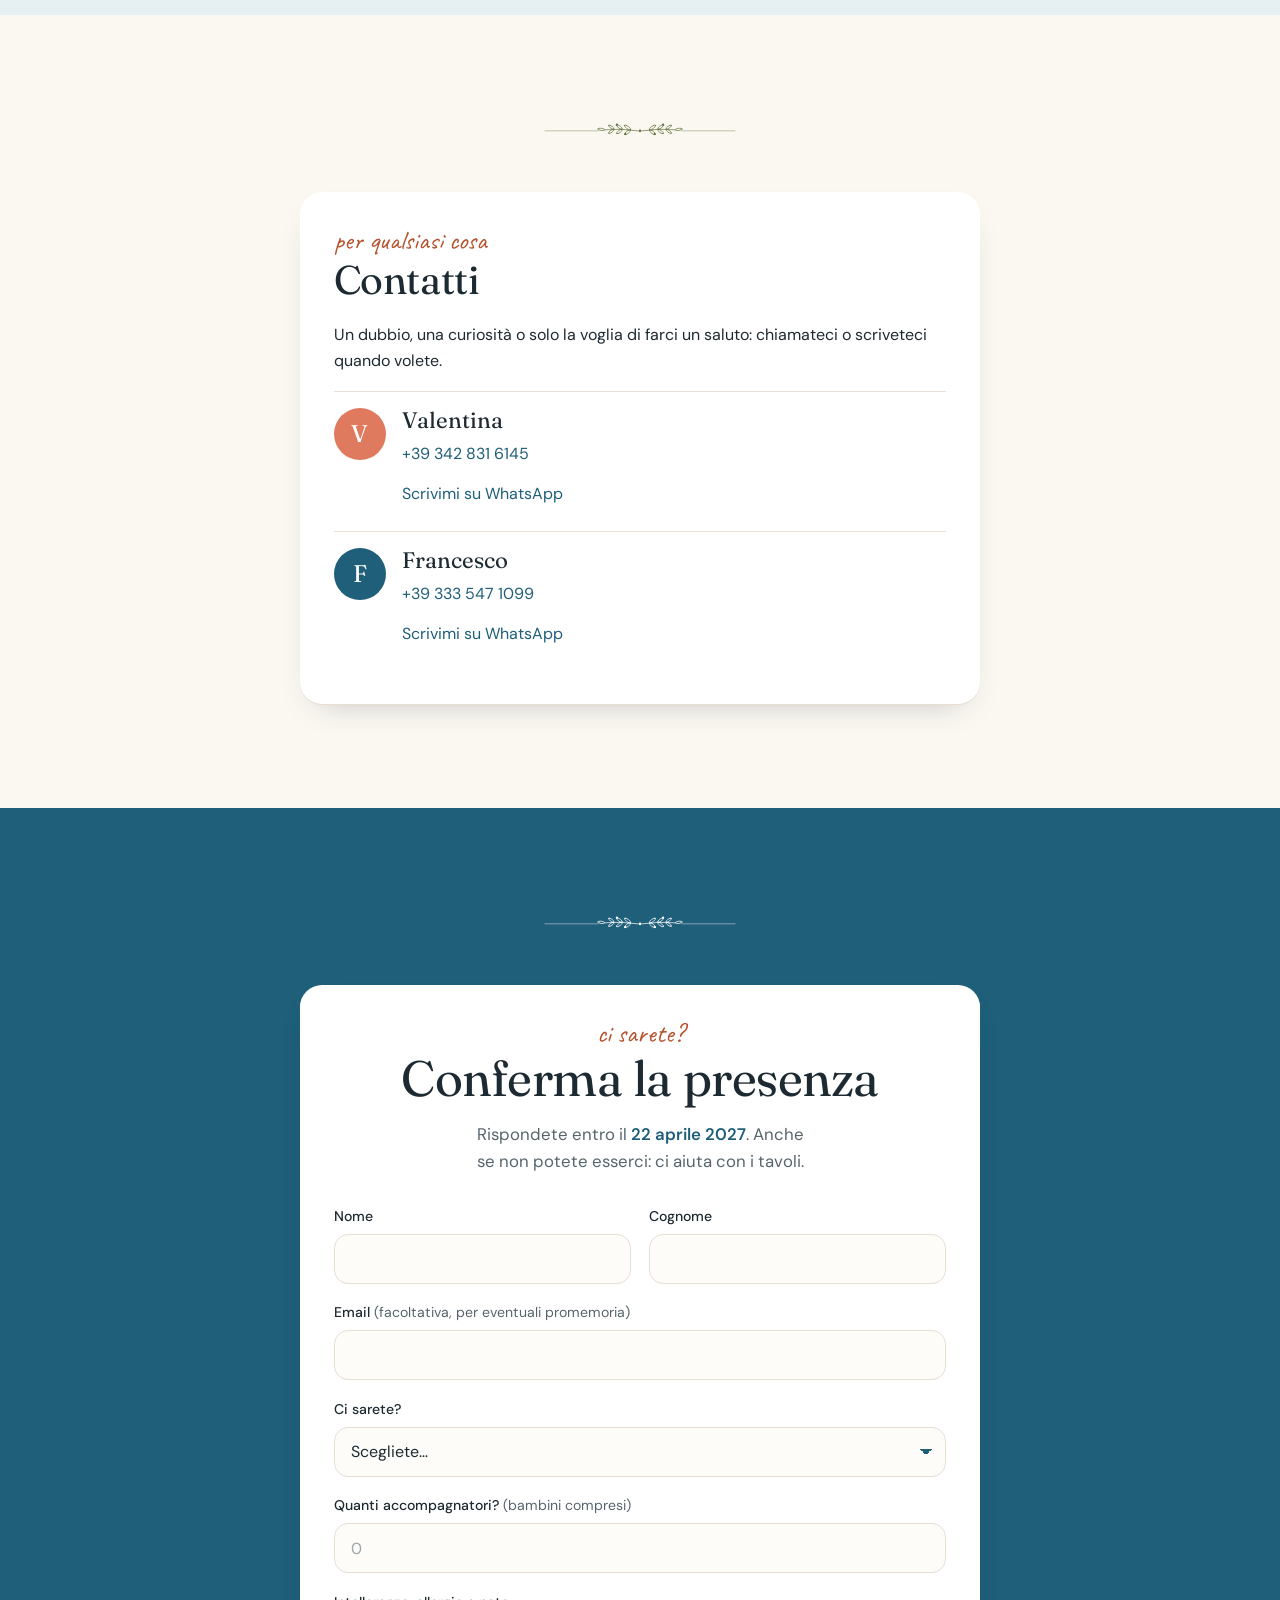
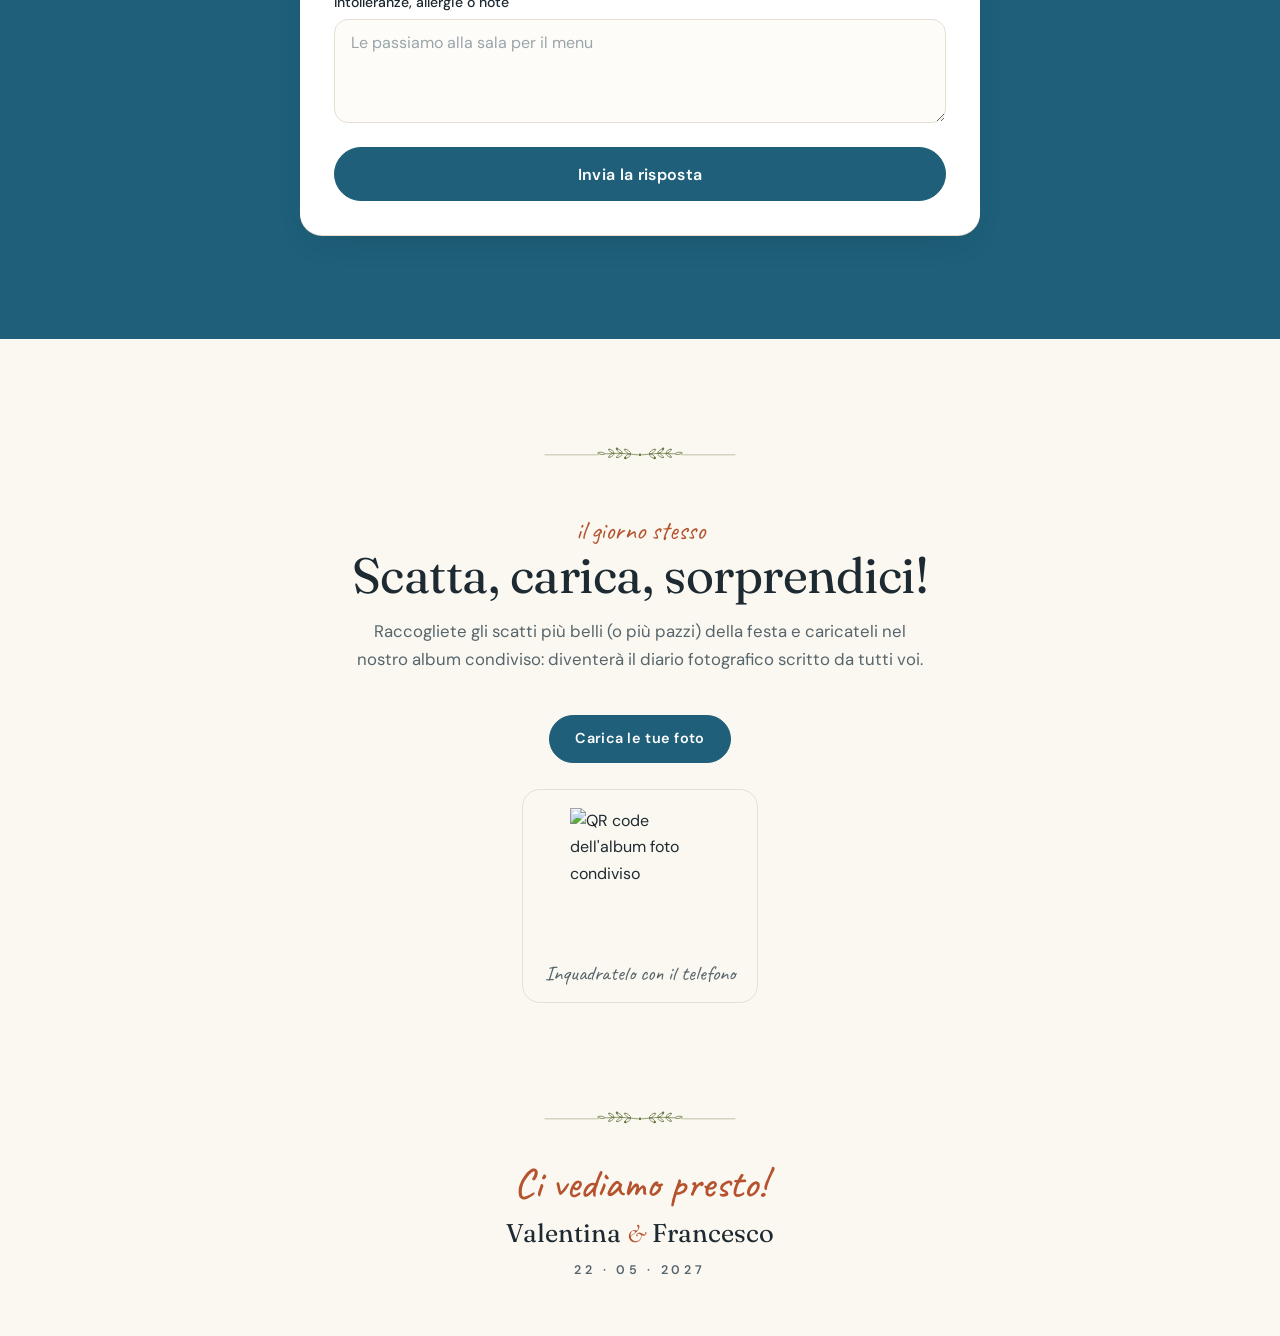
==== commit 4195cecb: "Link preview: typographic card" ====
--- a/index.html
+++ b/index.html
@@ -13,7 +13,7 @@
 <meta property="og:title" content="Valentina &amp; Francesco — 22 maggio 2027">
 <meta property="og:description" content="Siete invitati al nostro matrimonio, il 22 maggio 2027 in Puglia. Qui trovate tutti i dettagli e la conferma di partecipazione.">
 <meta property="og:url" content="https://francesco-valentina-wedding.github.io/">
-<meta property="og:image" content="https://francesco-valentina-wedding.github.io/foto/og-busta.jpg">
+<meta property="og:image" content="https://francesco-valentina-wedding.github.io/foto/og-partecipazione.jpg">
 <meta property="og:image:width" content="1200">
 <meta property="og:image:height" content="630">
 <meta name="twitter:card" content="summary_large_image">
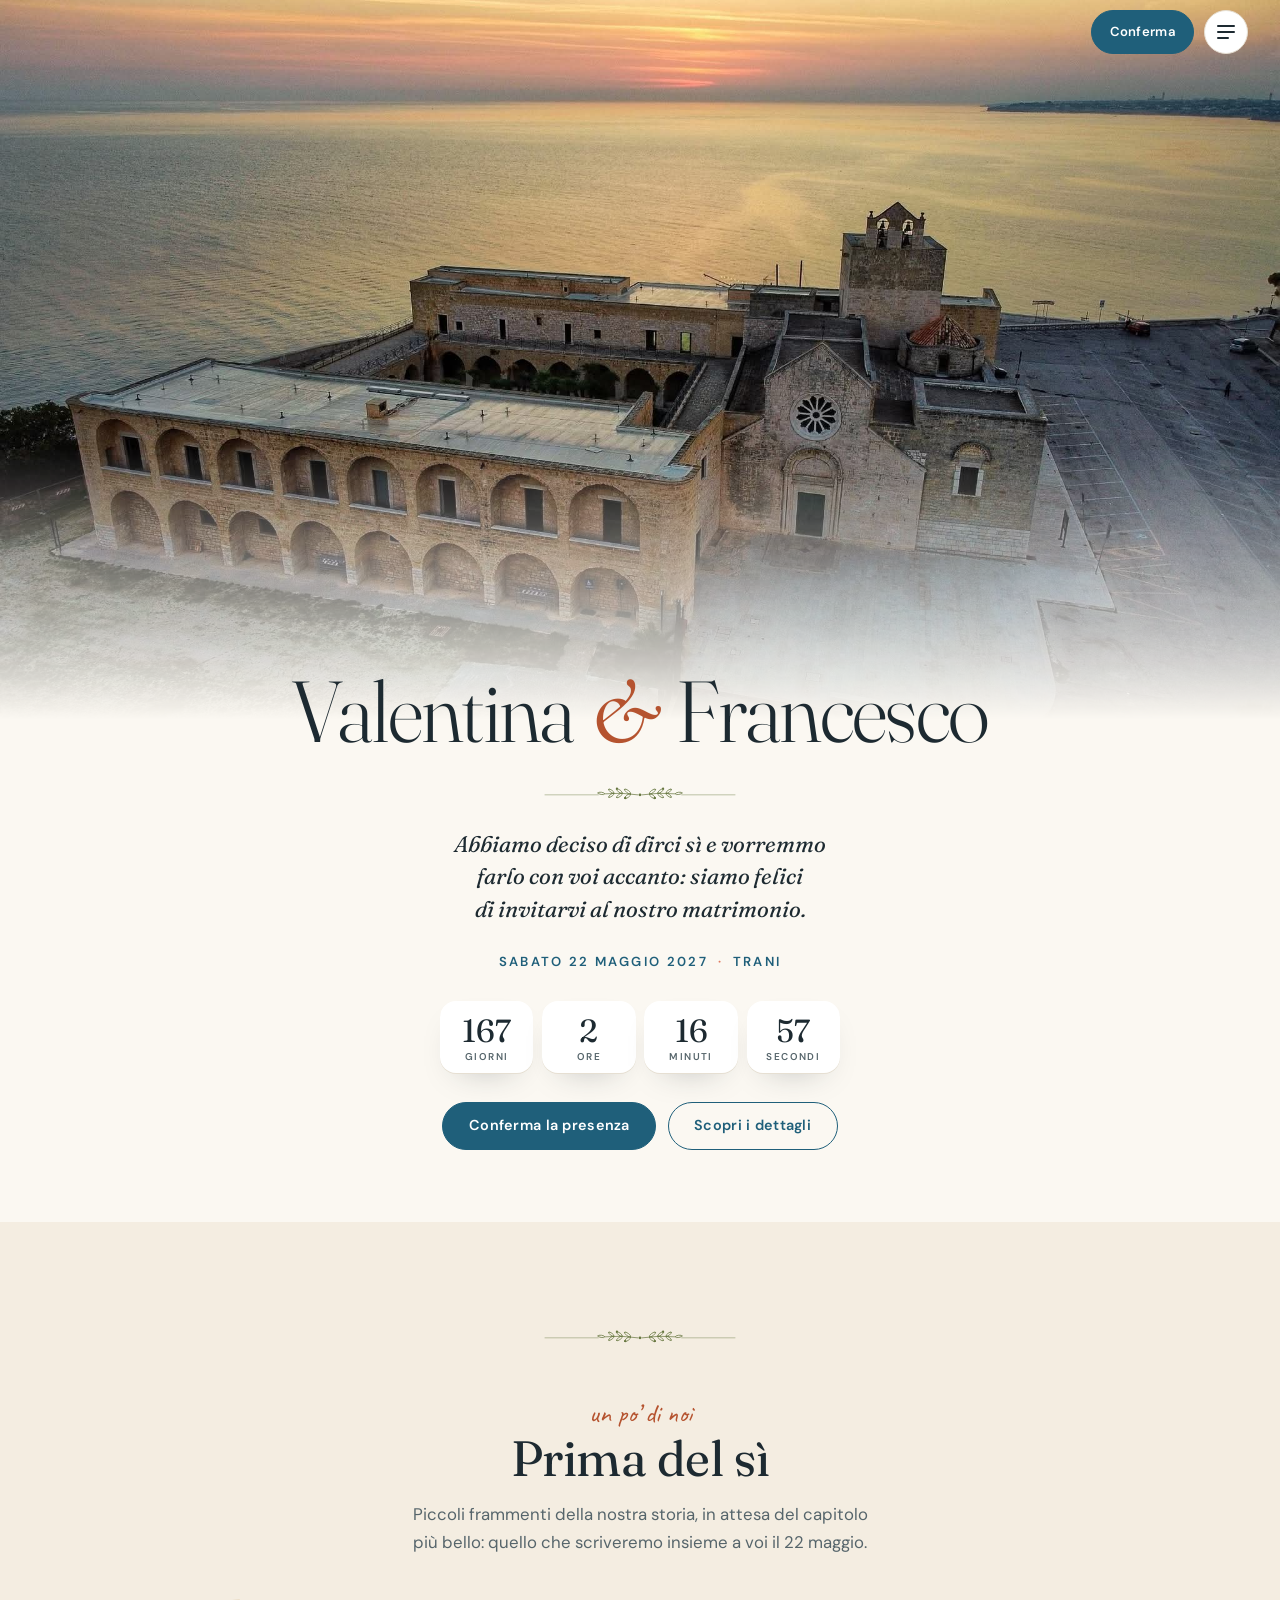
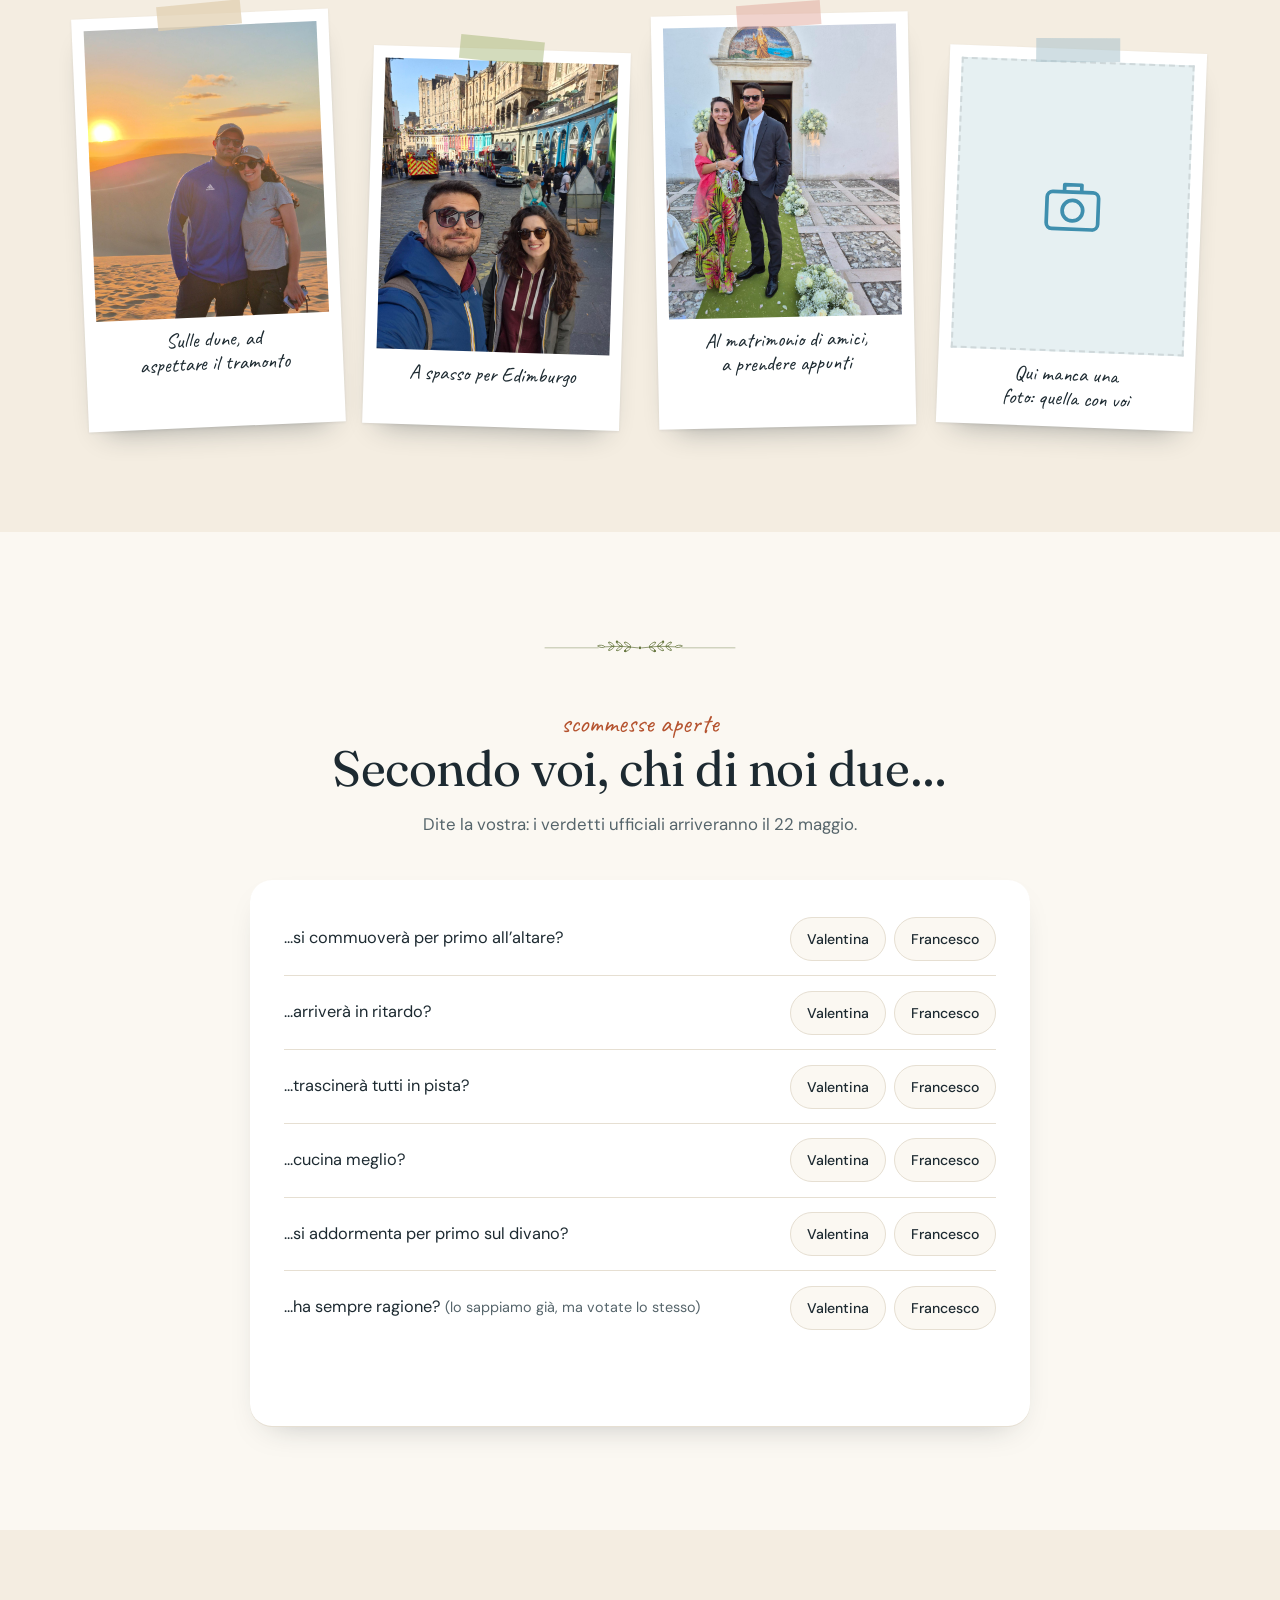
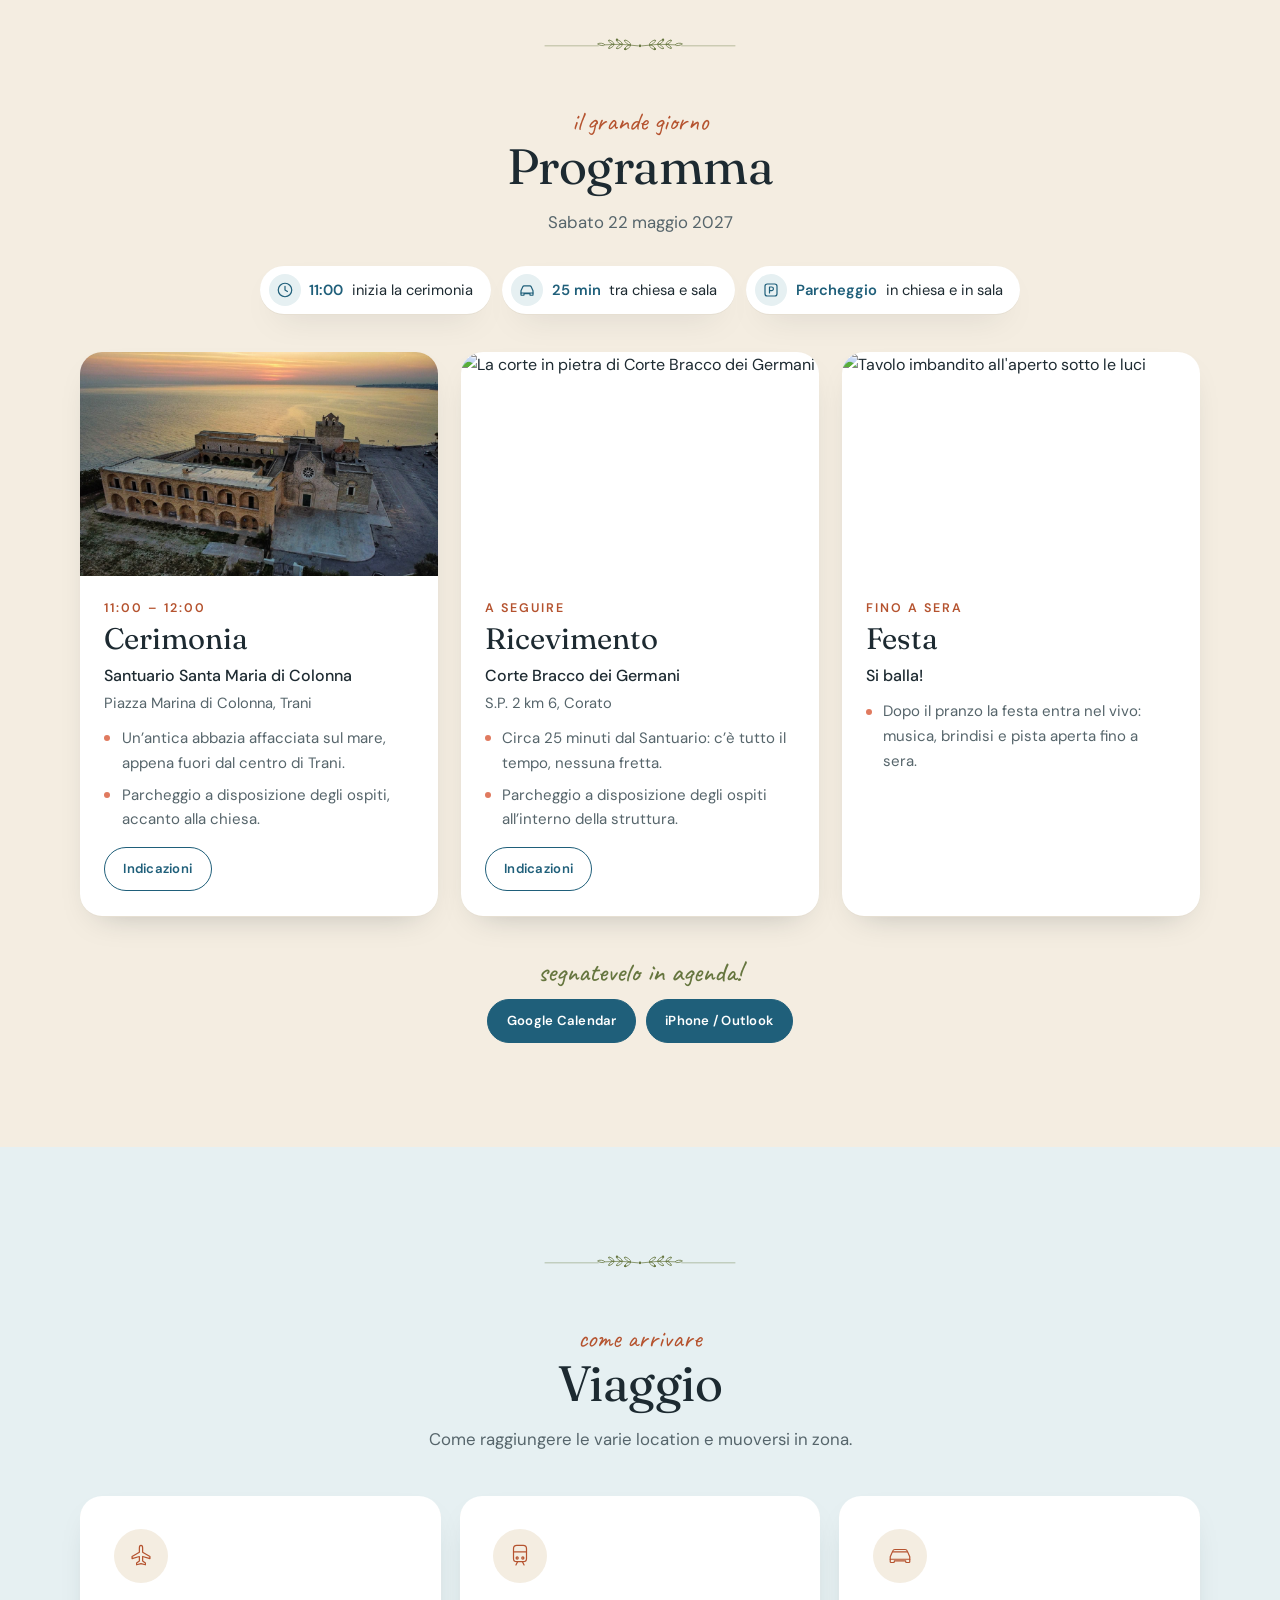
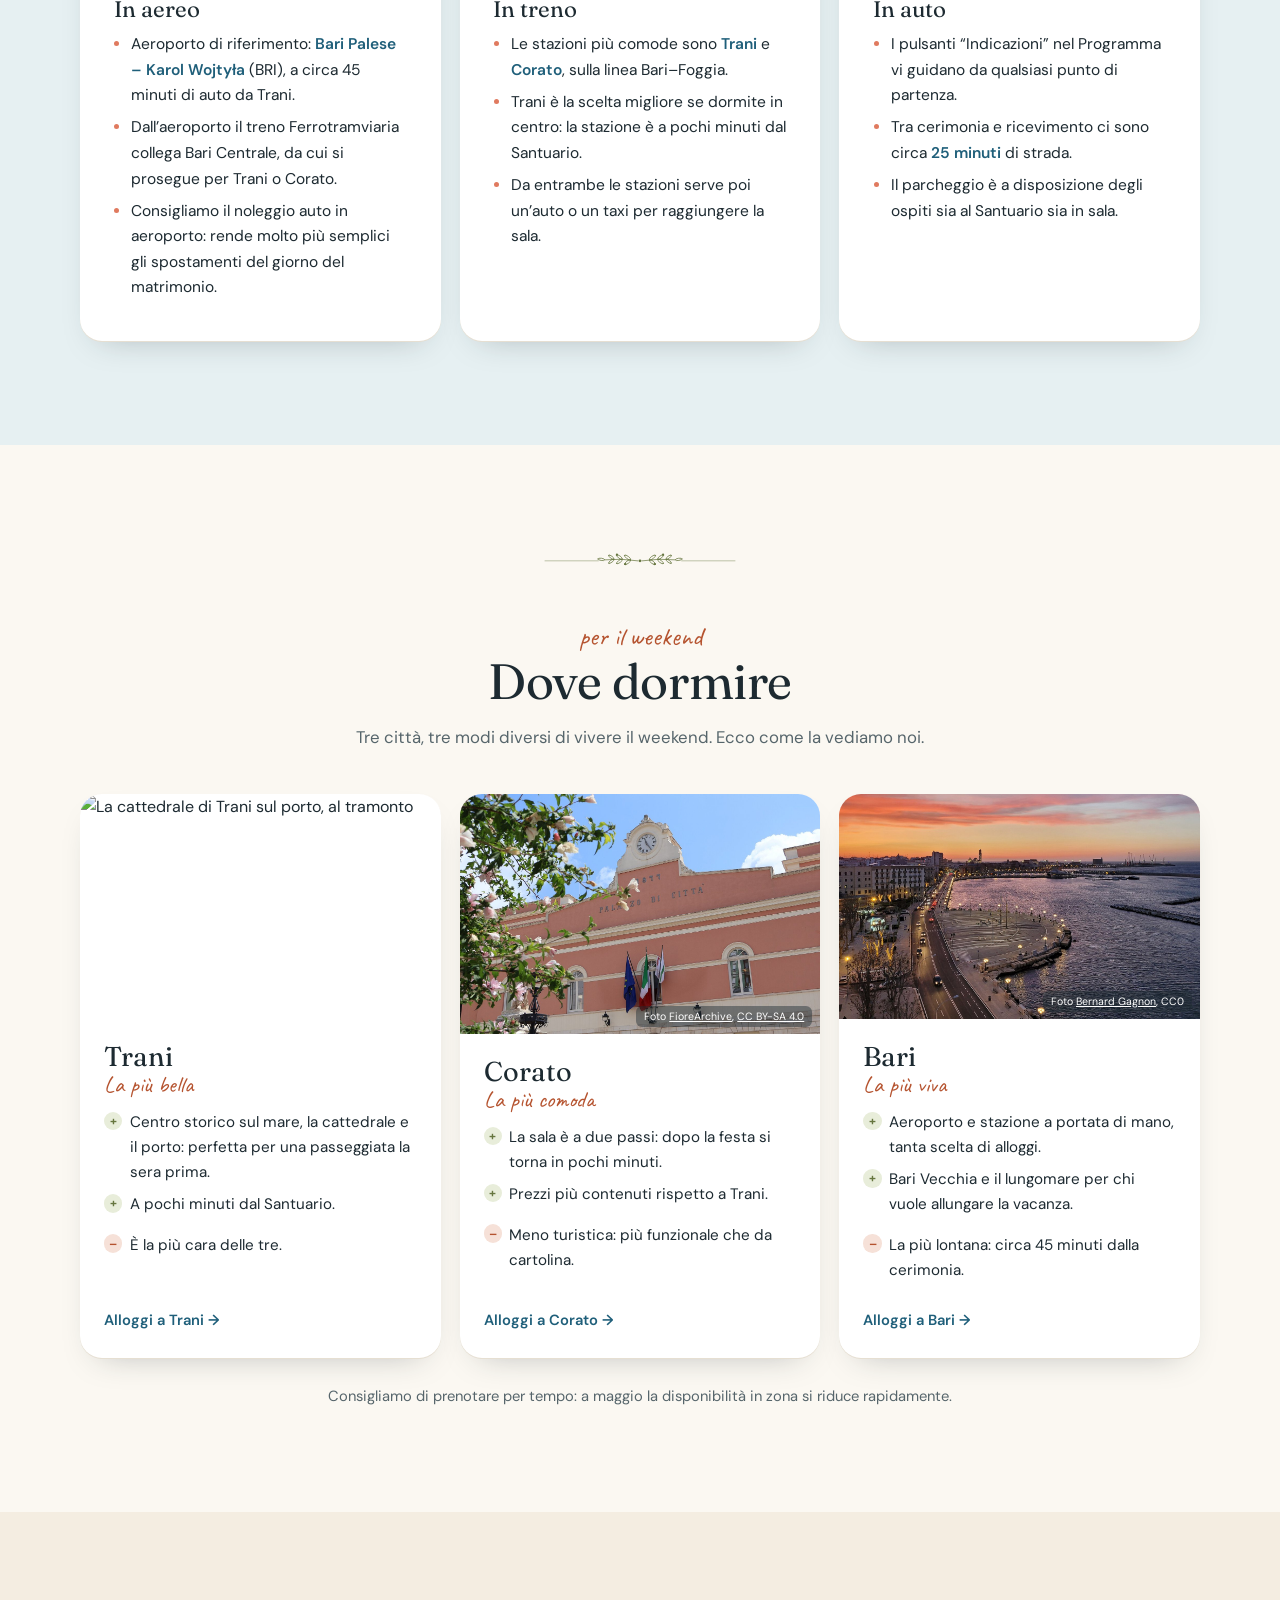
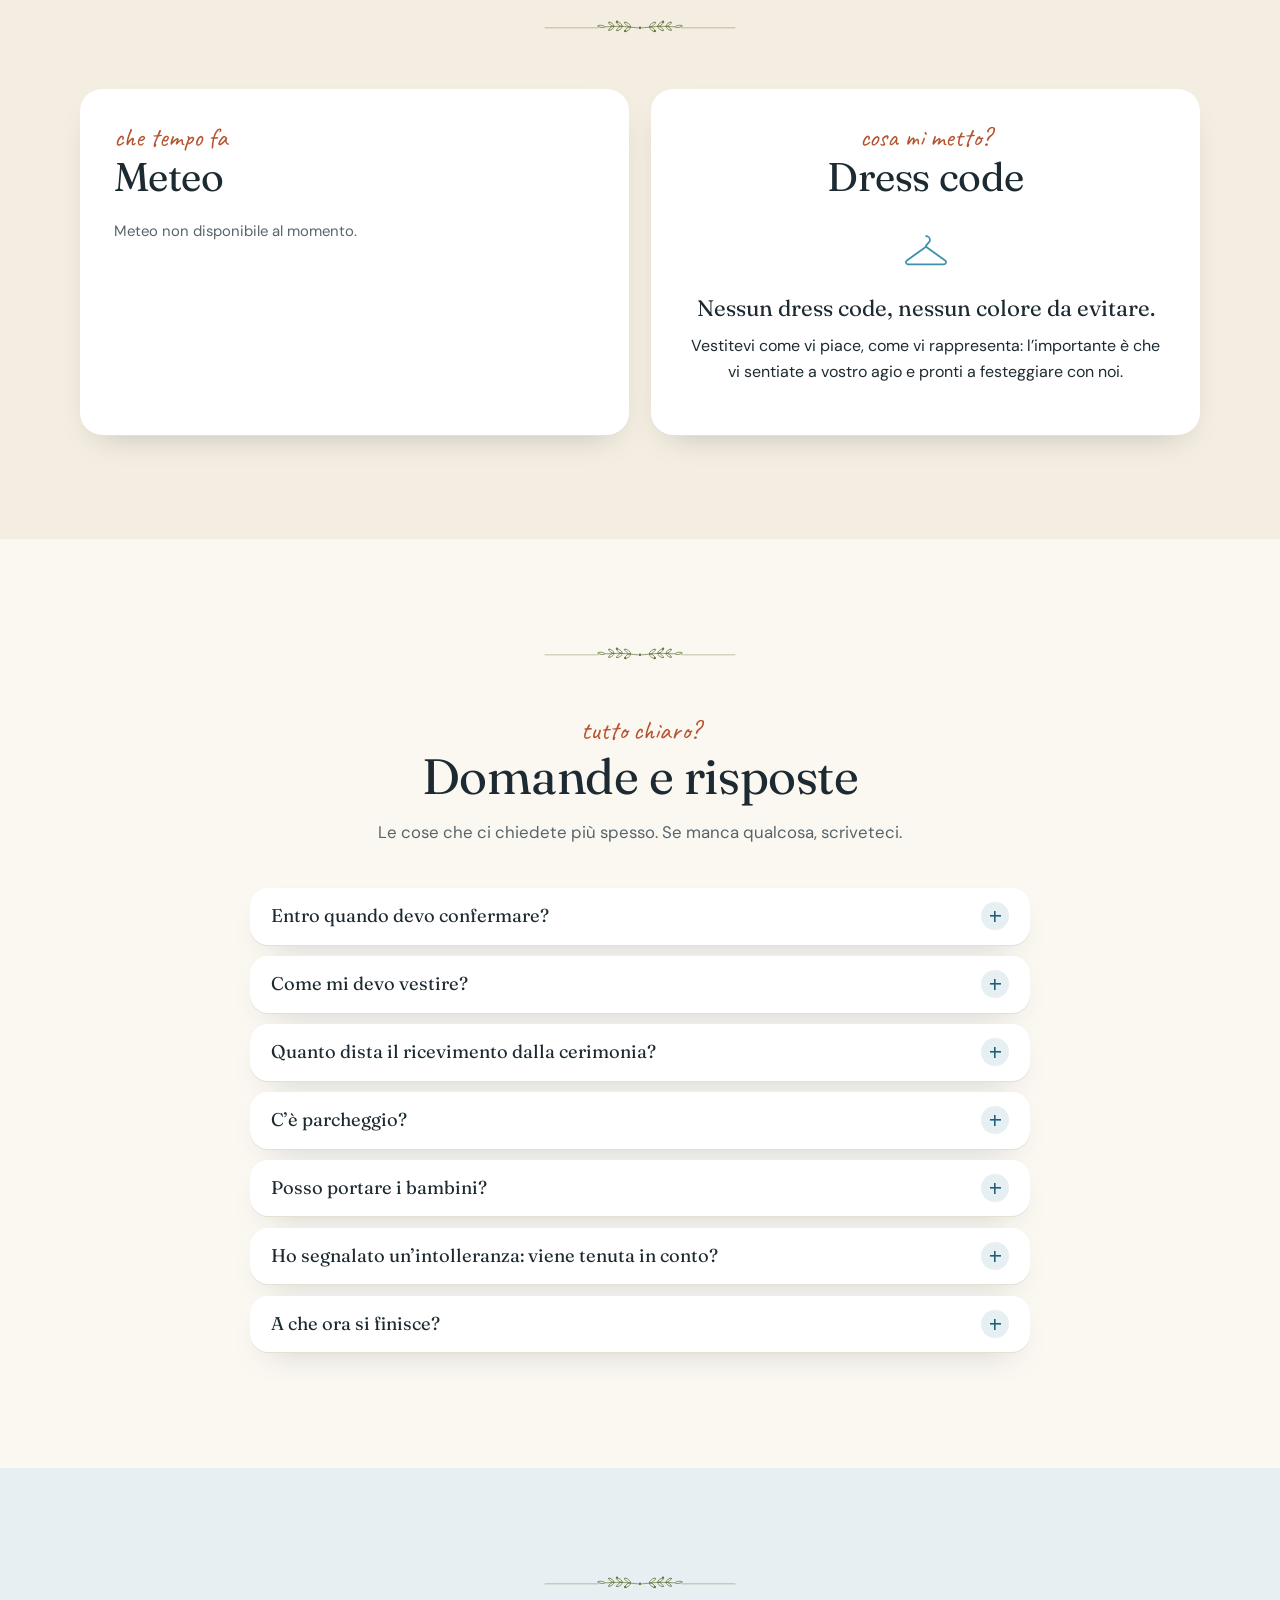
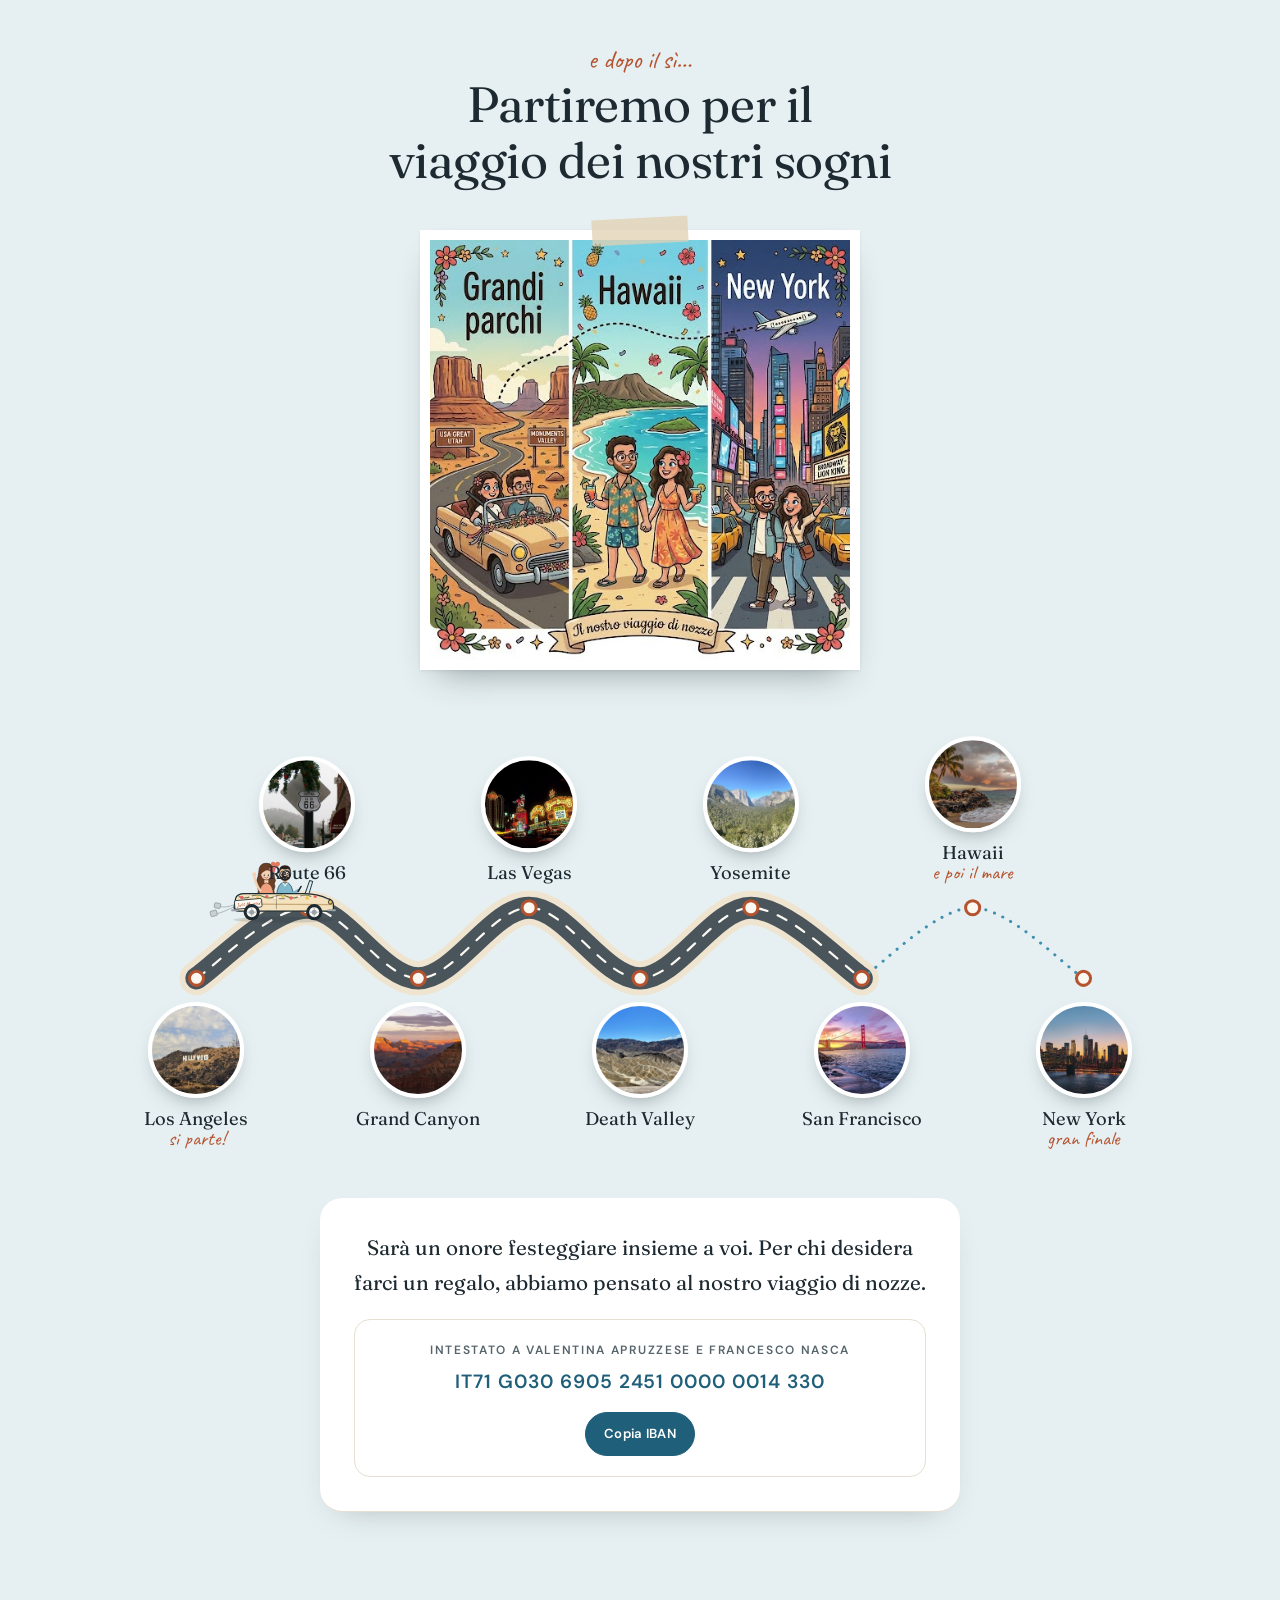
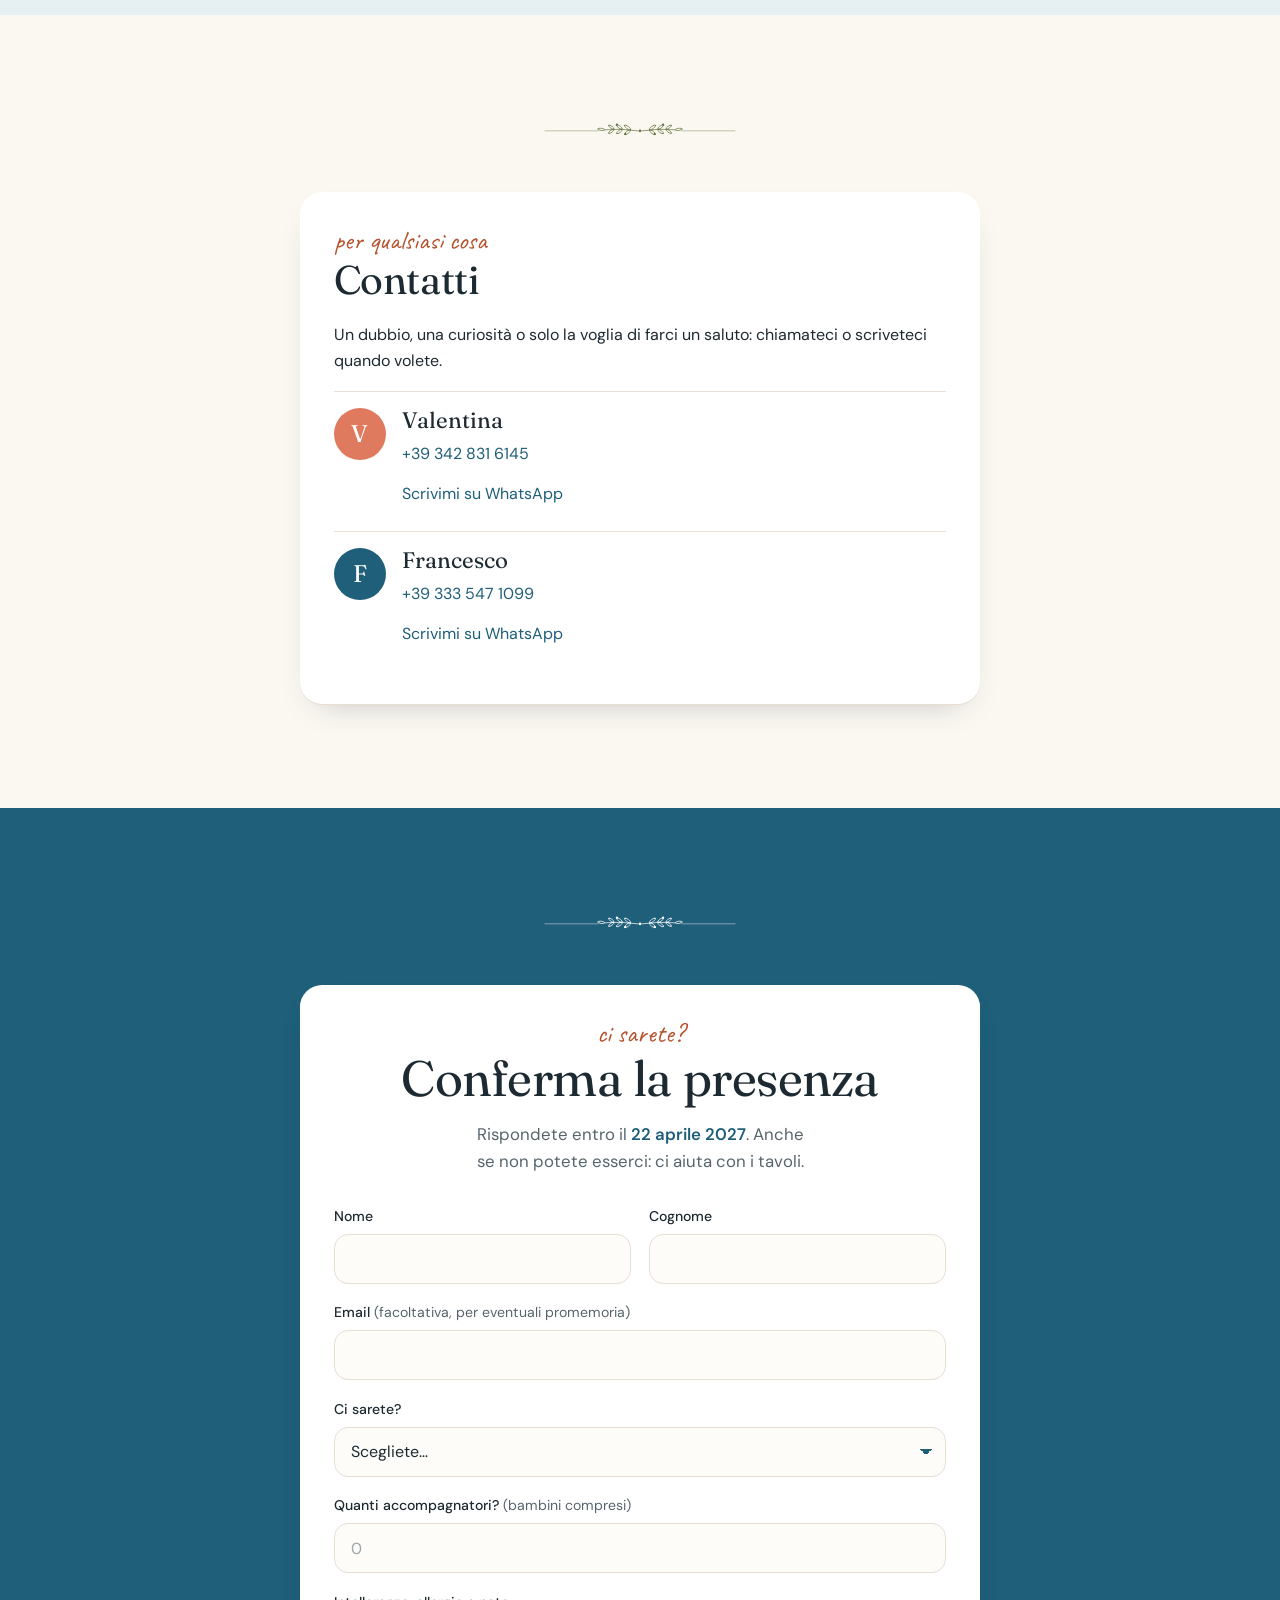
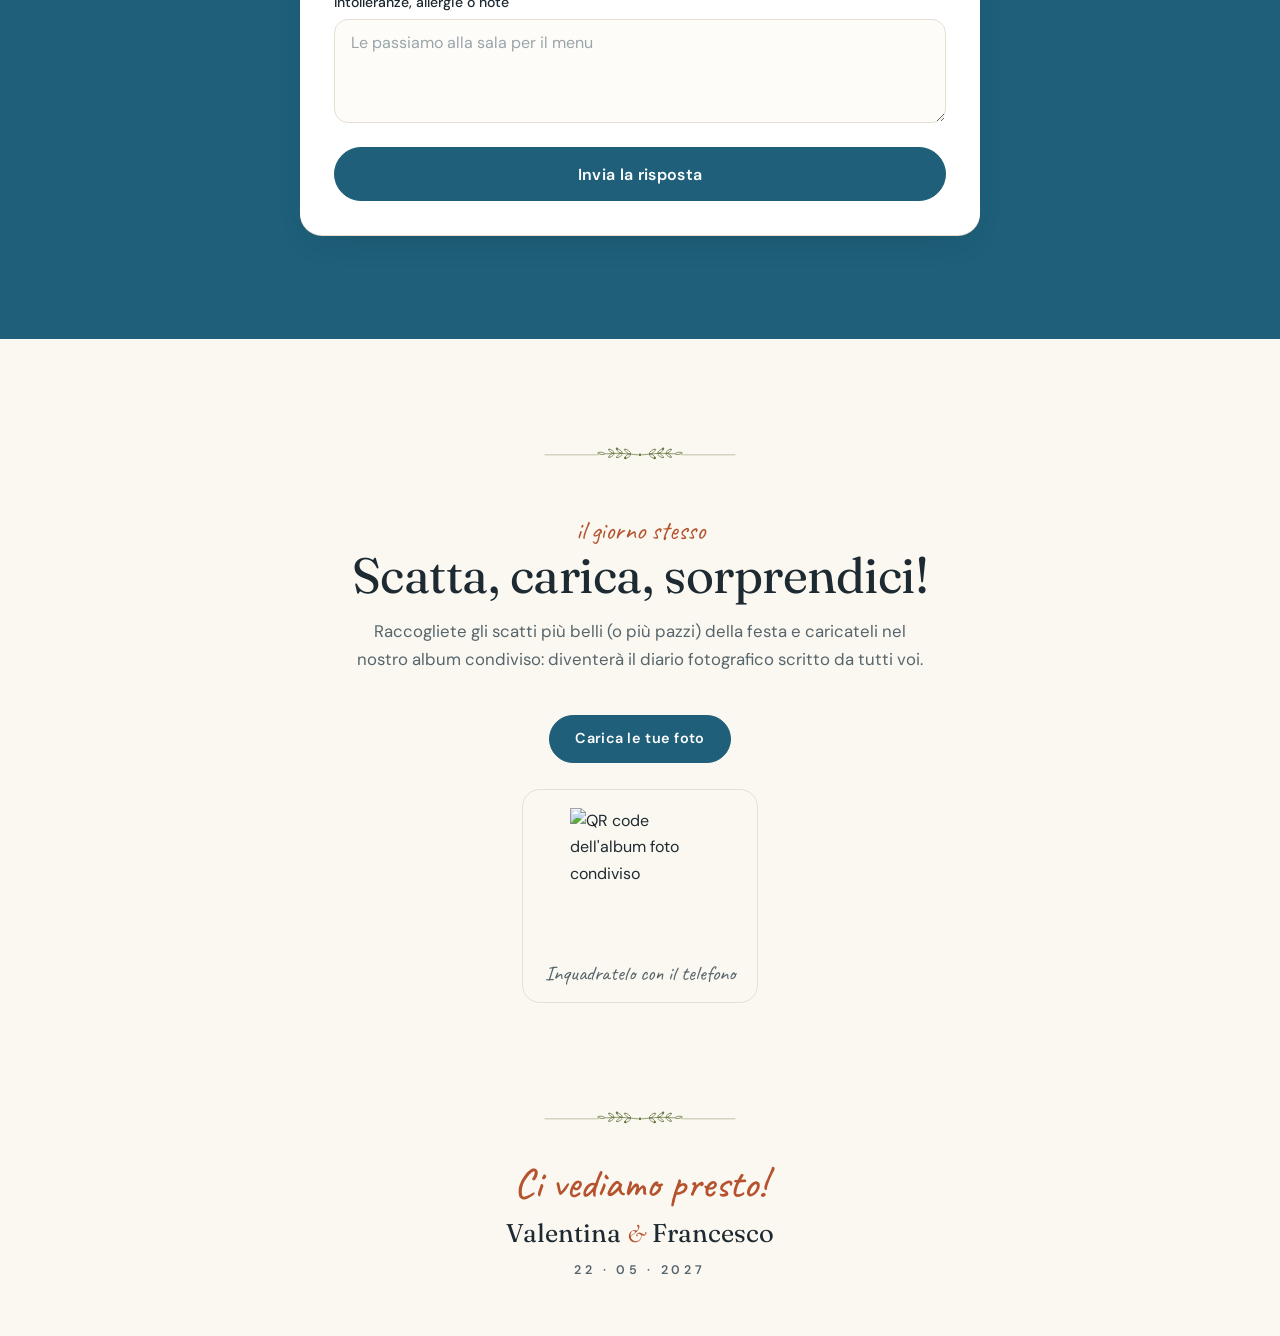
==== commit f5512310: "Link preview: names on two lines so they survive the square crop" ====
--- a/index.html
+++ b/index.html
@@ -13,7 +13,7 @@
 <meta property="og:title" content="Valentina &amp; Francesco — 22 maggio 2027">
 <meta property="og:description" content="Siete invitati al nostro matrimonio, il 22 maggio 2027 in Puglia. Qui trovate tutti i dettagli e la conferma di partecipazione.">
 <meta property="og:url" content="https://francesco-valentina-wedding.github.io/">
-<meta property="og:image" content="https://francesco-valentina-wedding.github.io/foto/og-partecipazione.jpg">
+<meta property="og:image" content="https://francesco-valentina-wedding.github.io/foto/og-invito.jpg">
 <meta property="og:image:width" content="1200">
 <meta property="og:image:height" content="630">
 <meta name="twitter:card" content="summary_large_image">
